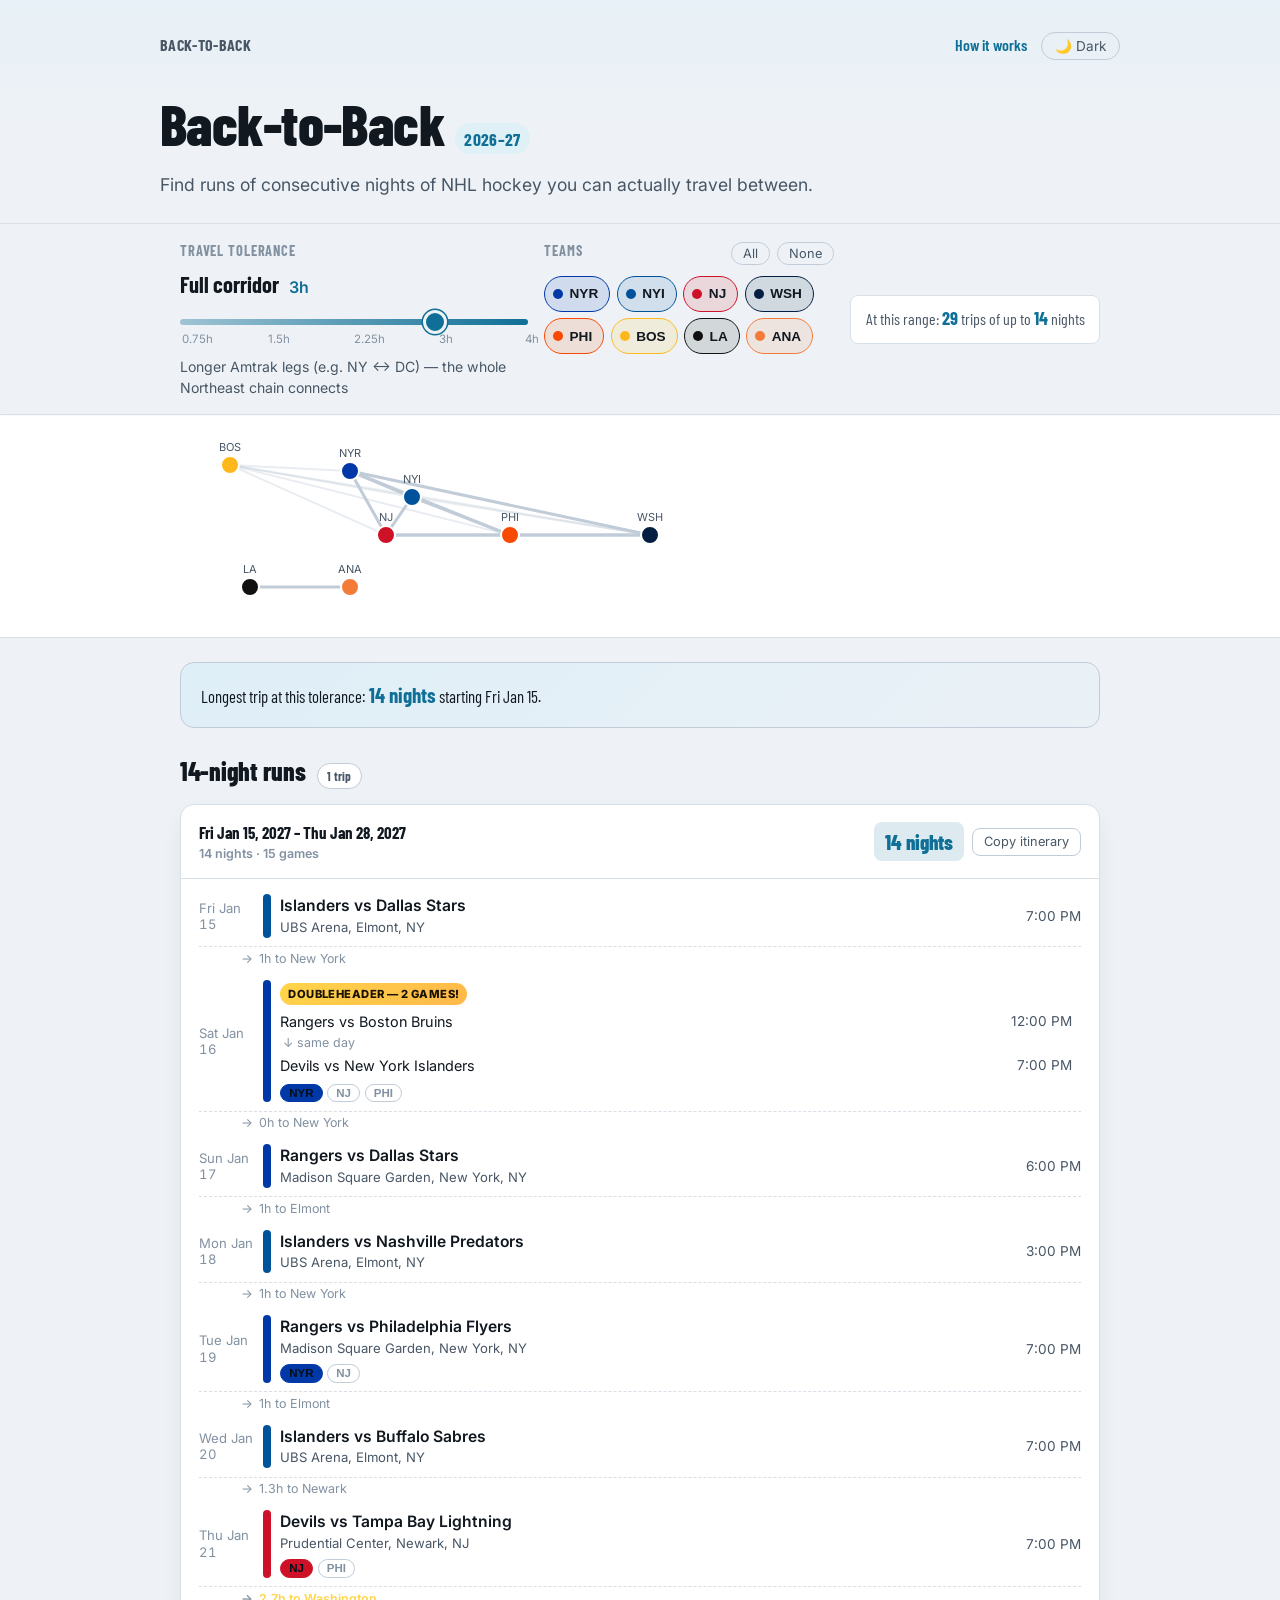
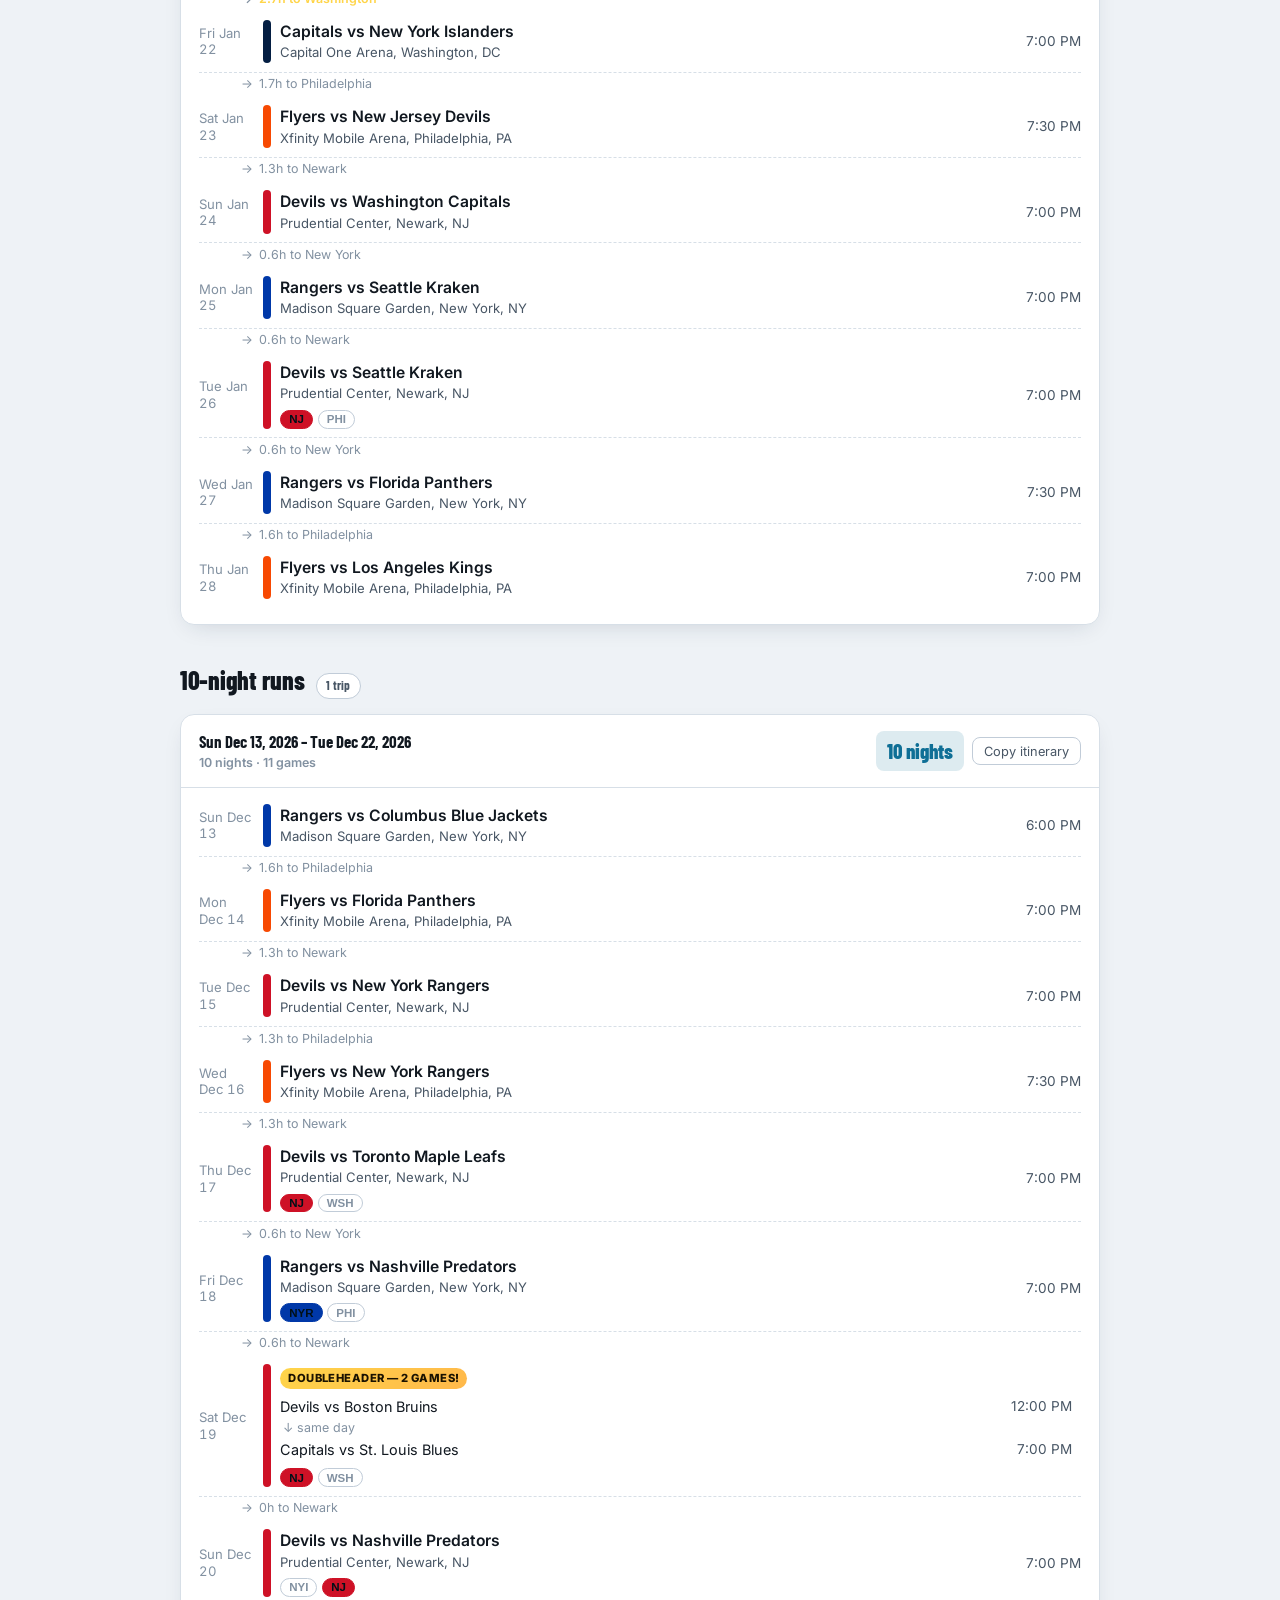
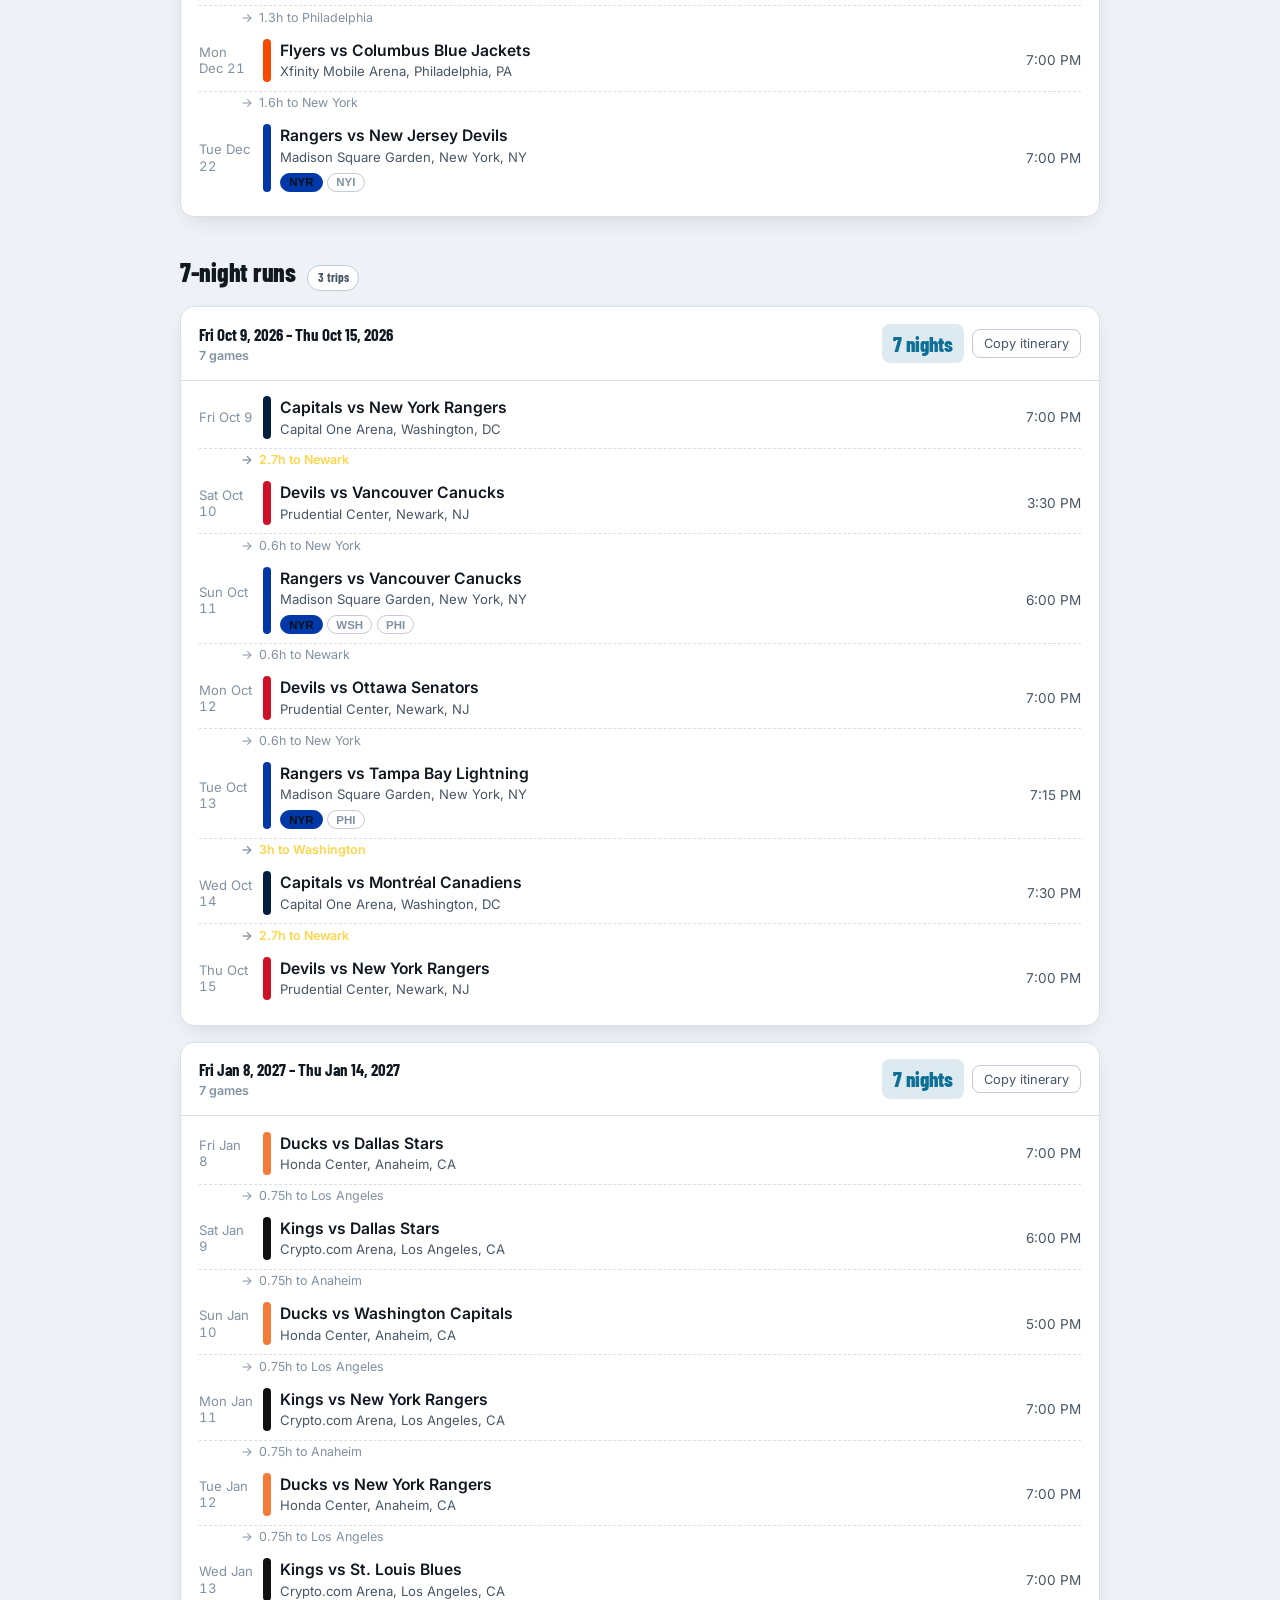
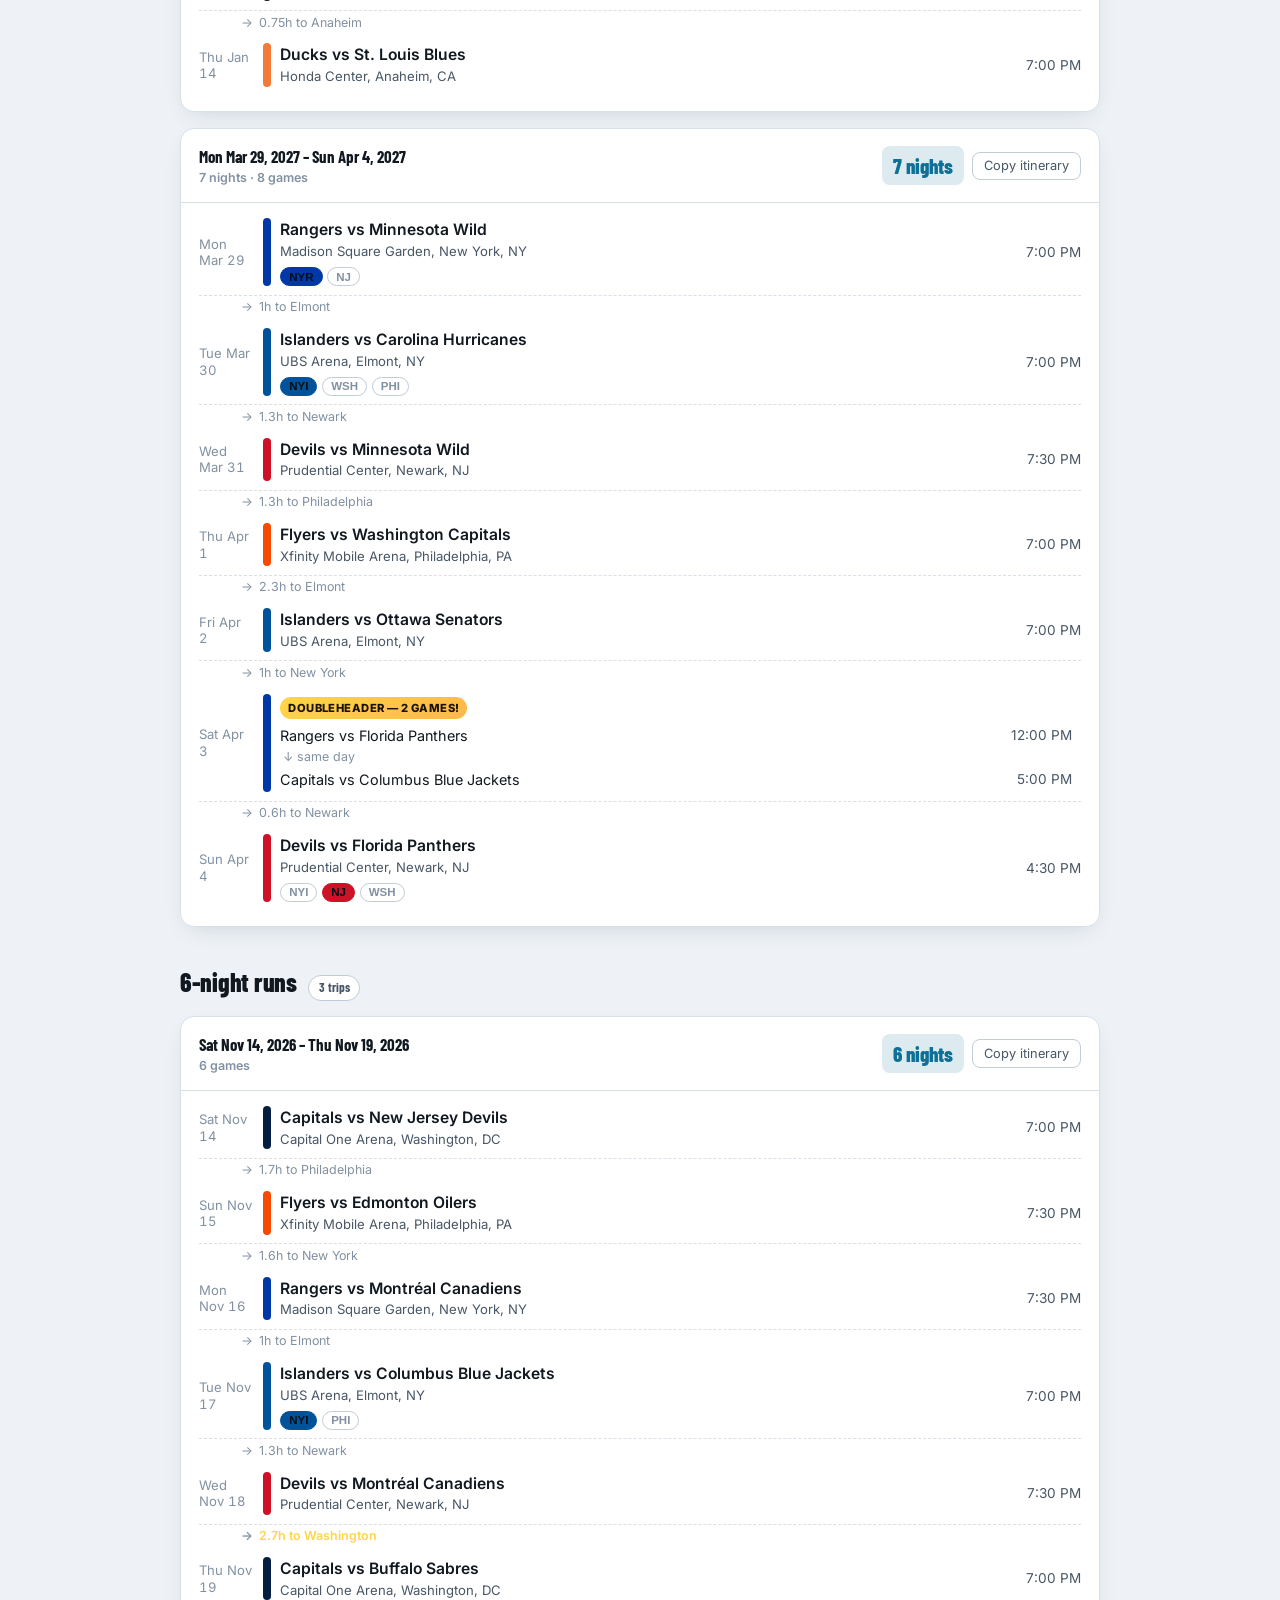
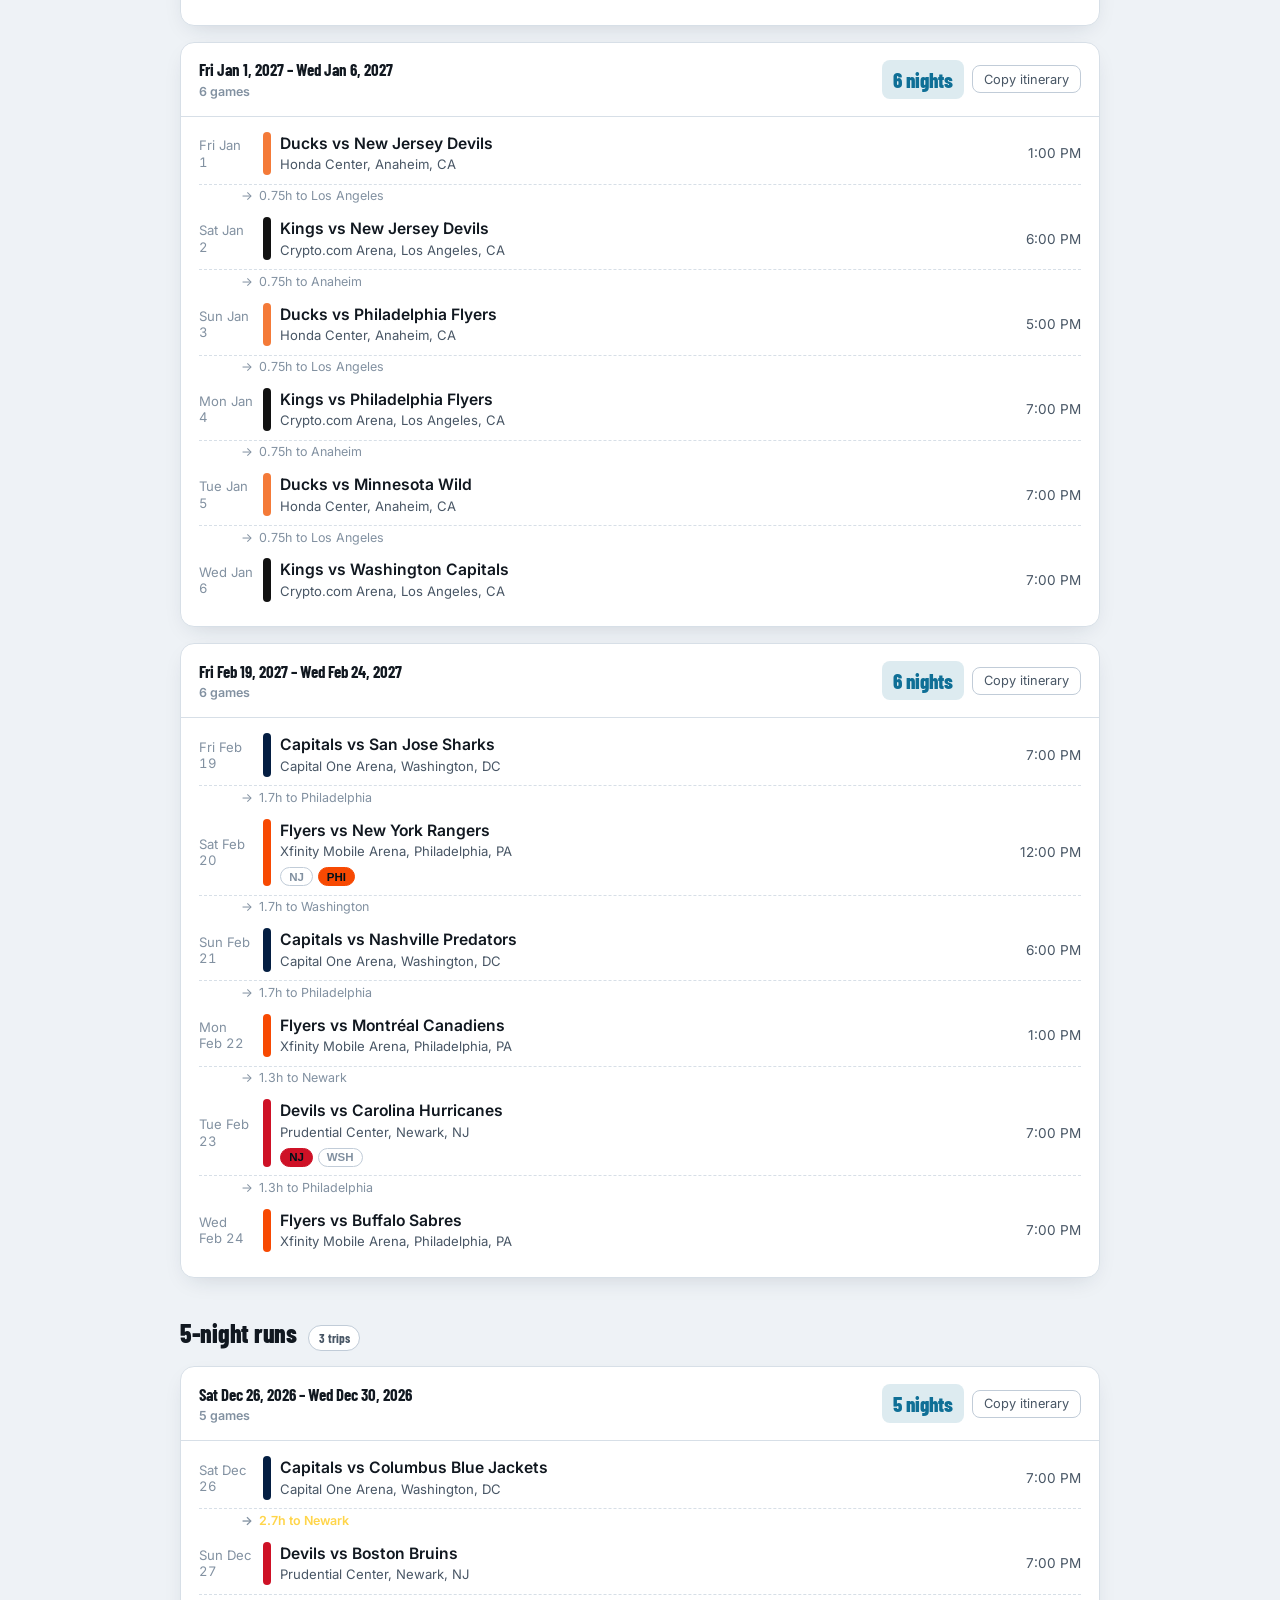
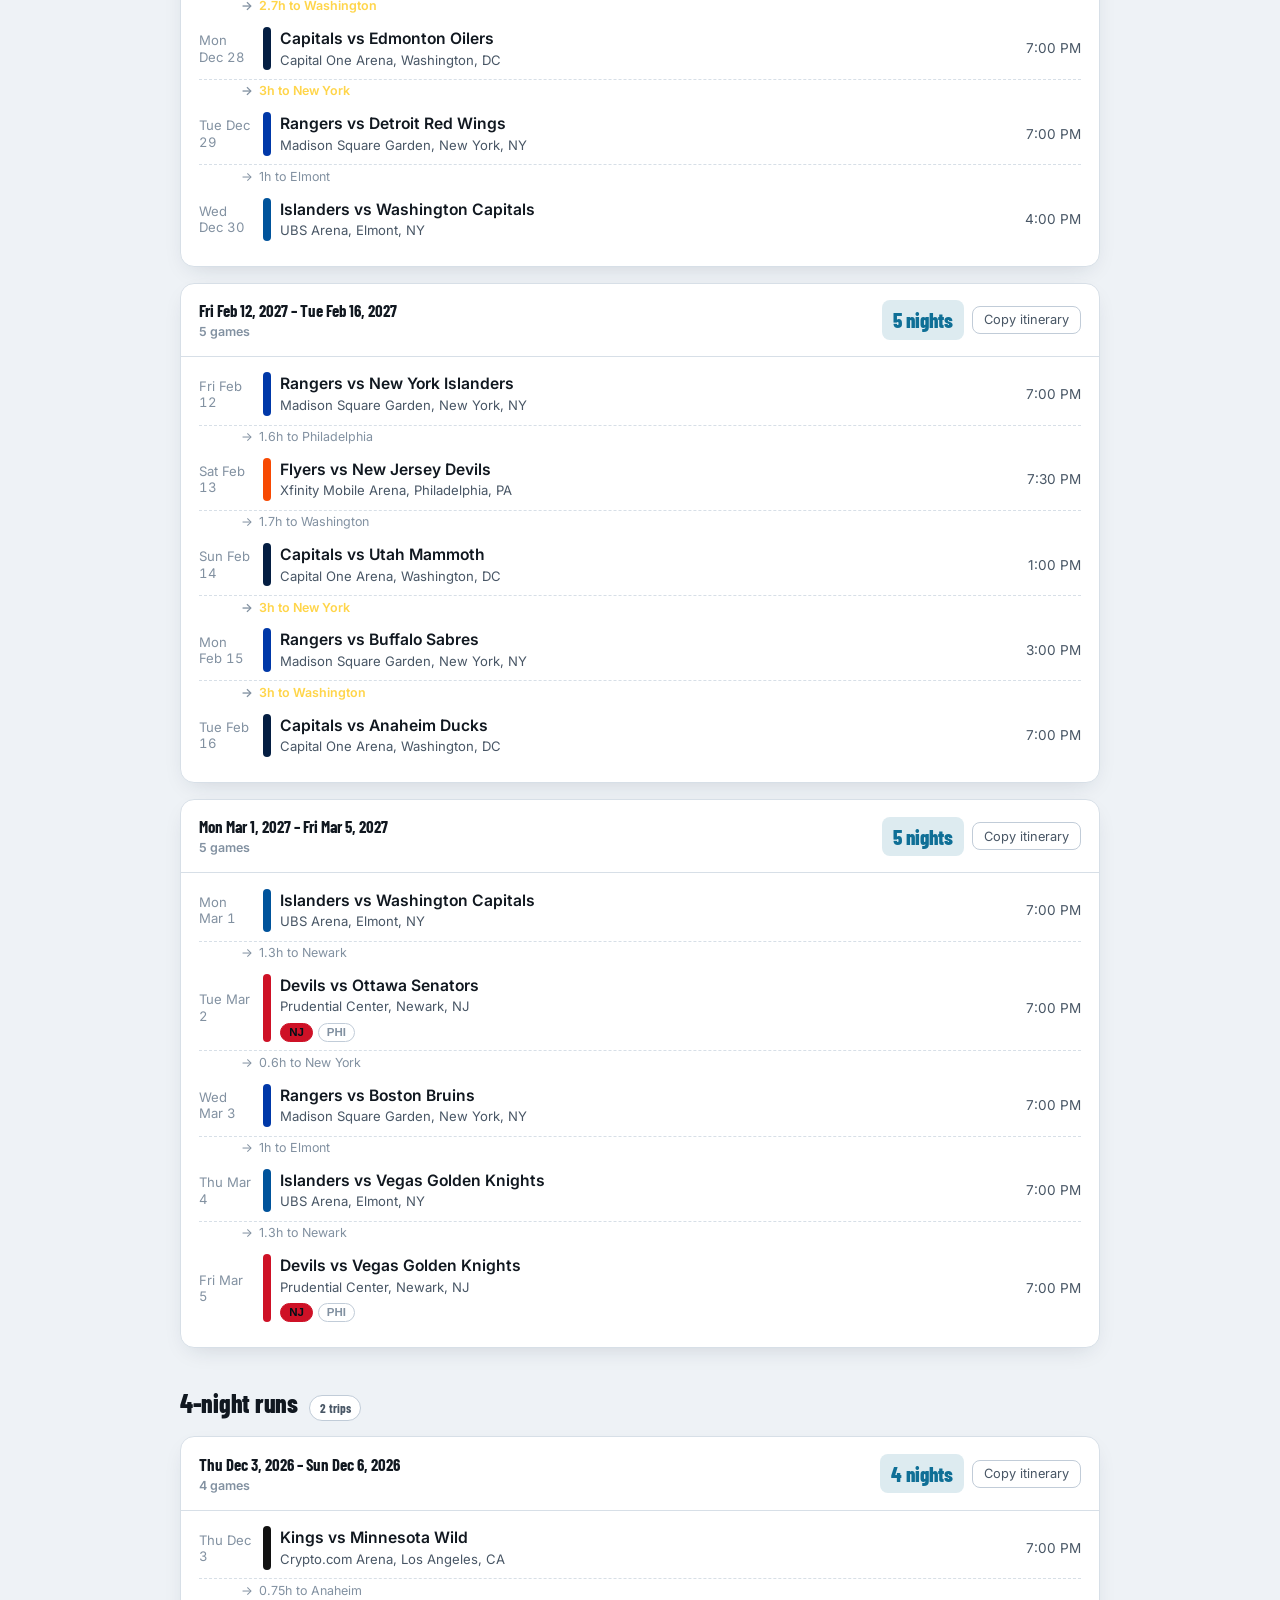
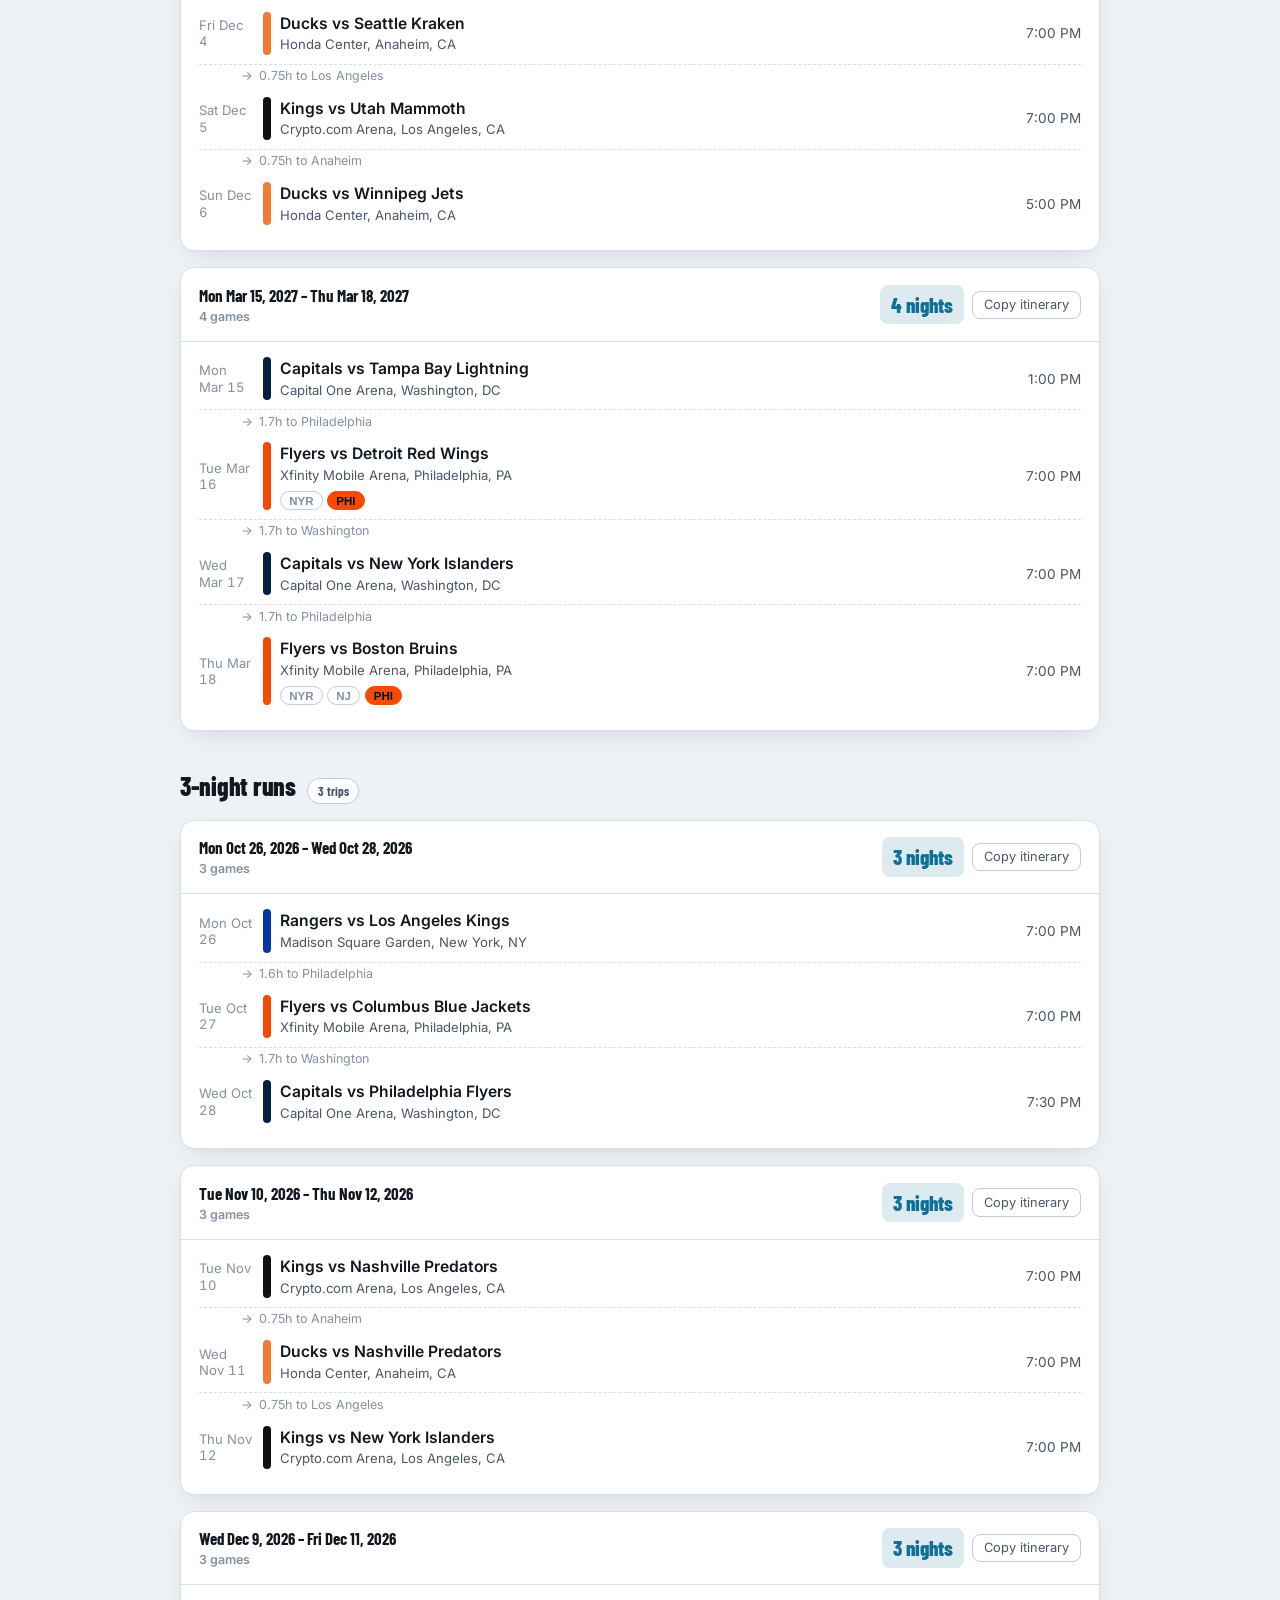
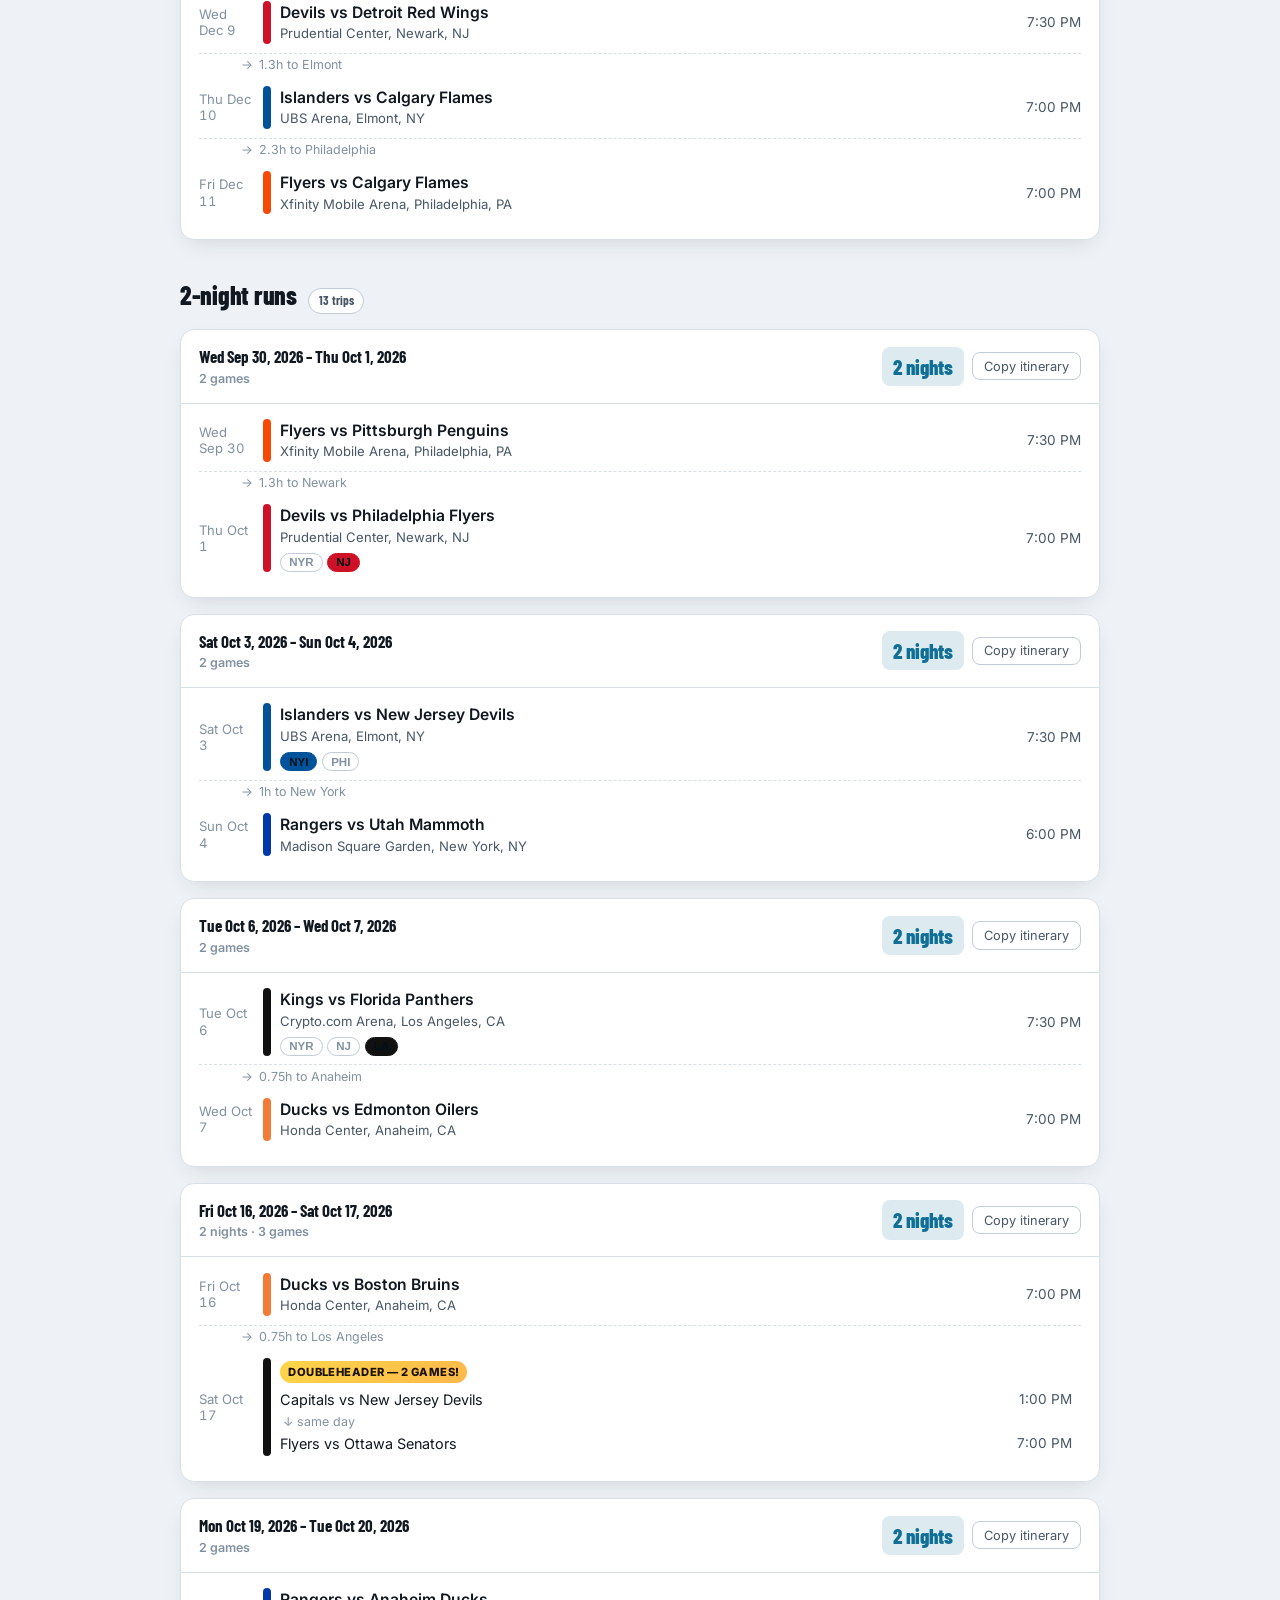
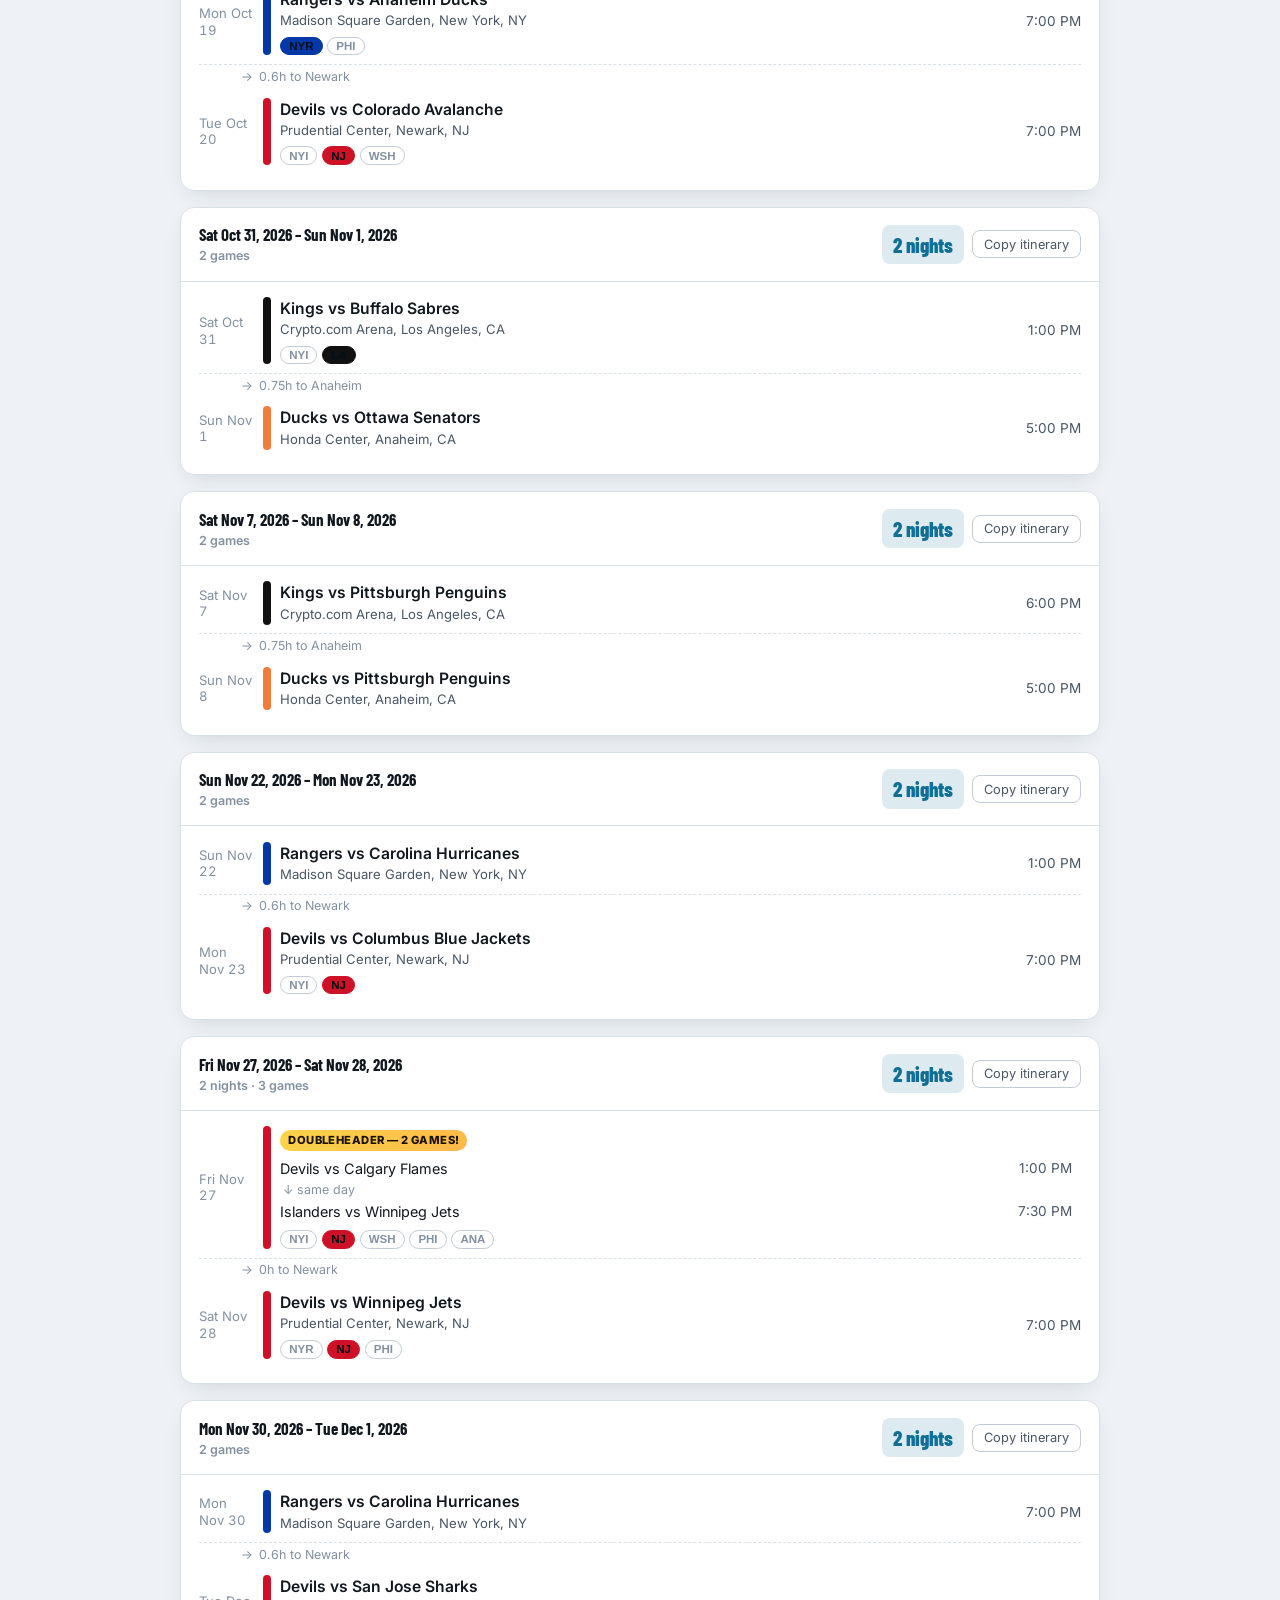
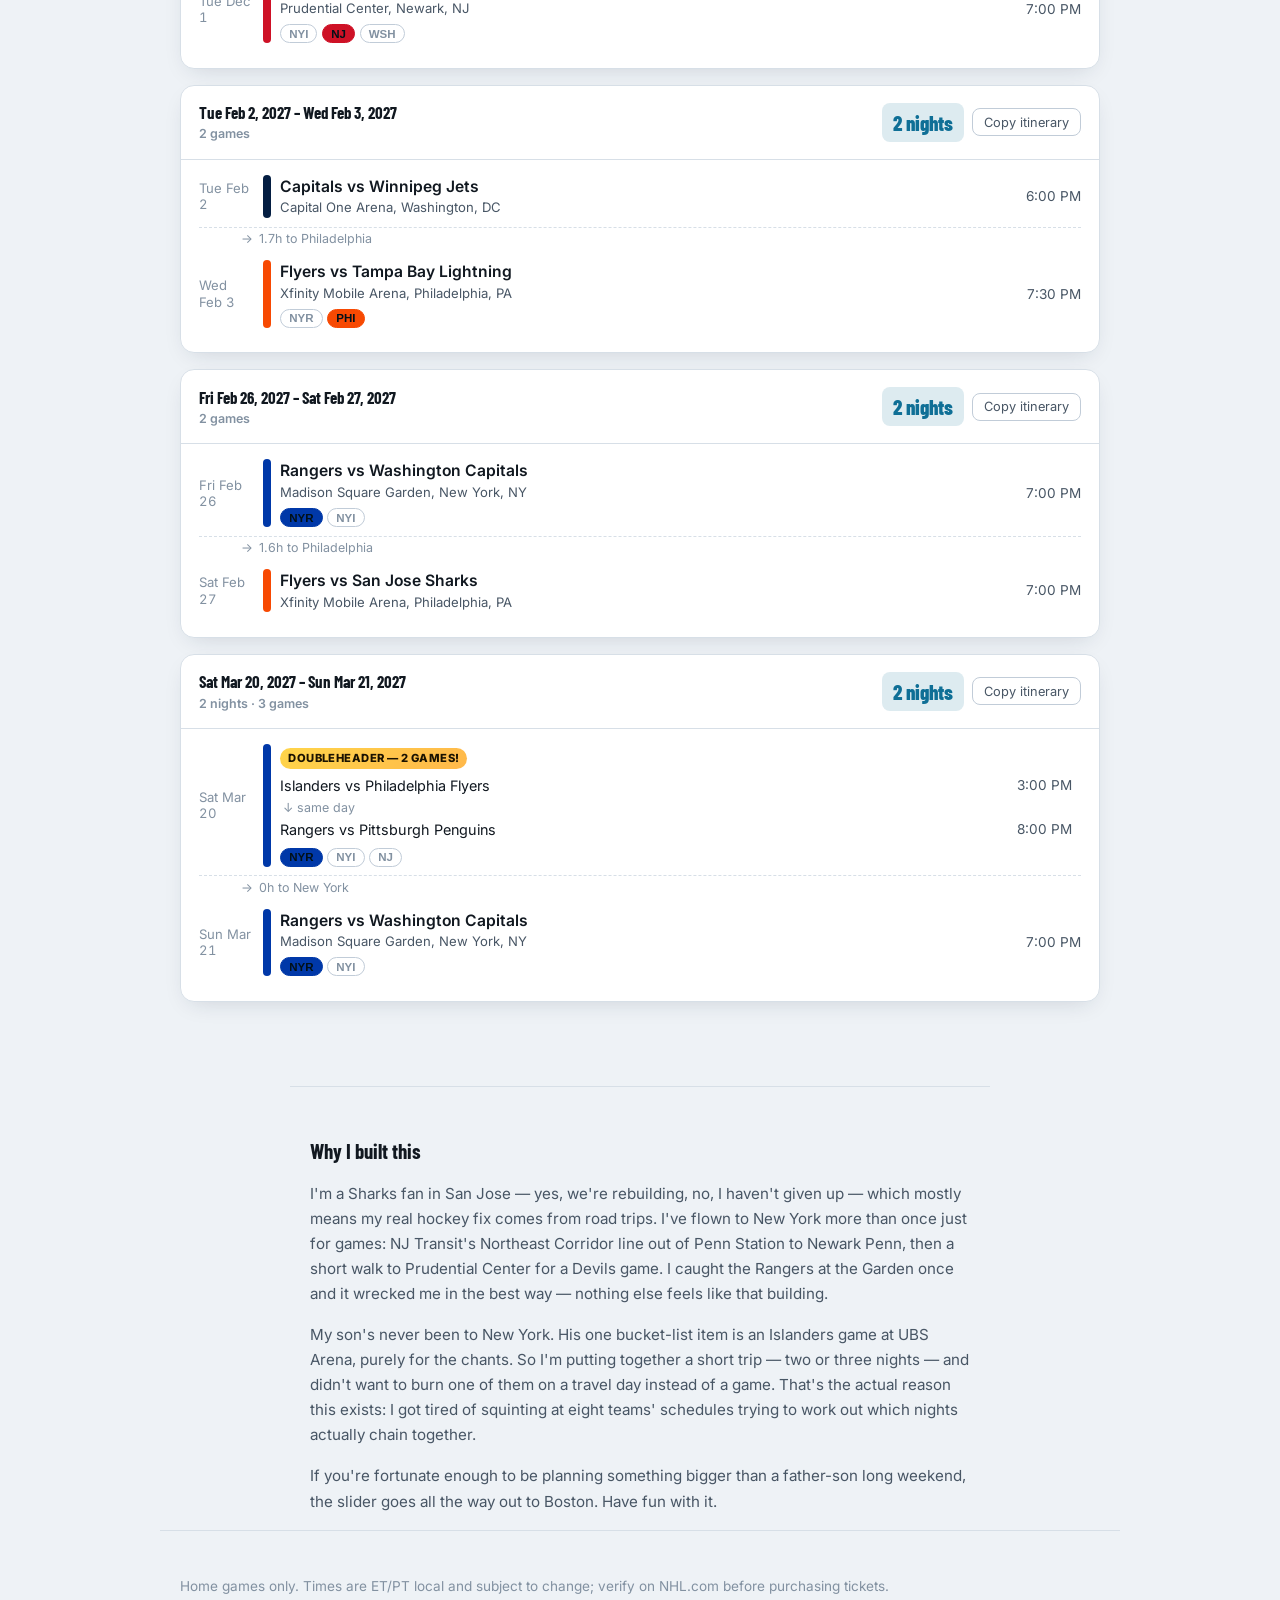
==== index.html @ 6605e3dd "Validate schedule against live NHL data, fix responsive/theme bugs, add about section - Re-fetch all" ====
<!doctype html>
<html lang="en">
<head>
<meta charset="utf-8">
<script src="theme.js"></script>
<meta name="viewport" content="width=device-width, initial-scale=1">
<title>Back-to-Back — 2026-27 NHL Trip Planner</title>
<meta name="description" content="Find runs of consecutive nights of NHL hockey you can actually travel between.">
<link rel="preconnect" href="https://fonts.googleapis.com">
<link rel="preconnect" href="https://fonts.gstatic.com" crossorigin>
<link href="https://fonts.googleapis.com/css2?family=Barlow+Condensed:wght@600;700;800&family=Inter:wght@400;500;600;700&display=swap" rel="stylesheet">
<link rel="stylesheet" href="styles.css">
</head>
<body>

<a class="skip-link" href="#results">Skip to results</a>

<header class="hero">
  <div class="hero-inner">
    <nav class="topnav">
      <span class="brand">Back-to-Back</span>
      <div class="topnav-right">
        <a href="how.html">How it works</a>
        <button type="button" class="theme-toggle" id="theme-toggle"></button>
      </div>
    </nav>
    <h1>Back-to-Back<span class="hero-year">2026&ndash;27</span></h1>
    <p class="subtitle">Find runs of consecutive nights of NHL hockey you can actually travel between.</p>
  </div>
</header>

<div class="controls-bar" id="controls">
  <div class="controls-inner">

    <section class="slider-section" aria-labelledby="slider-title">
      <h2 id="slider-title" class="control-label">Travel tolerance</h2>
      <div class="slider-readout">
        <span class="slider-value-label" id="slider-value-label">Full corridor</span>
        <span class="slider-value-hours" id="slider-value-hours">3.0h</span>
      </div>
      <input type="range" id="tolerance-slider" class="tolerance-slider"
             min="0" max="4" step="1" value="3"
             aria-describedby="slider-helper" aria-valuetext="Full corridor, 3.0 hours">
      <div class="stop-ticks" id="stop-ticks" aria-hidden="true"></div>
      <p class="slider-helper" id="slider-helper">Longer Amtrak legs (e.g. NY ↔ DC) — the whole Northeast chain connects</p>
    </section>

    <section class="team-filter" aria-labelledby="team-filter-title">
      <div class="team-filter-header">
        <h2 id="team-filter-title" class="control-label">Teams</h2>
        <div class="team-filter-actions">
          <button type="button" class="quick-action" id="teams-all">All</button>
          <button type="button" class="quick-action" id="teams-none">None</button>
        </div>
      </div>
      <div class="team-chips" id="team-chips"></div>
    </section>

    <div class="live-stat" id="live-stat" aria-live="polite"></div>
  </div>
</div>

<section class="corridor-schematic-wrap" id="corridor-wrap" aria-hidden="true">
  <div class="corridor-schematic-inner">
    <div class="corridor-schematic" id="corridor"></div>
  </div>
  <p class="corridor-hint">Swipe to see the full corridor →</p>
</section>

<main id="results" aria-live="polite"></main>

<section class="about-note">
  <h2>Why I built this</h2>
  <p>
    I'm a Sharks fan in San Jose — yes, we're rebuilding, no, I haven't given up — which mostly means
    my real hockey fix comes from road trips. I've flown to New York more than once just for games:
    NJ Transit's Northeast Corridor line out of Penn Station to Newark Penn, then a short walk to
    Prudential Center for a Devils game. I caught the Rangers at the Garden once and it wrecked me in
    the best way — nothing else feels like that building.
  </p>
  <p>
    My son's never been to New York. His one bucket-list item is an Islanders game at UBS Arena,
    purely for the chants. So I'm putting together a short trip — two or three nights — and didn't
    want to burn one of them on a travel day instead of a game. That's the actual reason this exists:
    I got tired of squinting at eight teams' schedules trying to work out which nights actually chain
    together.
  </p>
  <p>
    If you're fortunate enough to be planning something bigger than a father-son long weekend, the
    slider goes all the way out to Boston. Have fun with it.
  </p>
</section>

<footer class="site-footer">
  <p id="footer-note"></p>
  <p class="footer-credit">2026-27 season. No tracking, no analytics.</p>
</footer>

<script src="algo.js"></script>
<script src="app.js"></script>
</body>
</html>
---- styles.css ----
/* ===== Back-to-Back — rink-inspired dark theme ===== */

:root {
  --bg: #0a0e14;
  --bg-raised: #10151d;
  --bg-card: #131a24;
  --bg-card-hover: #172130;
  --ice: #7fd8ff;
  --ice-dim: #3d6b7d;
  --text: #f2f6fa;
  --text-dim: #a9b6c4;
  --text-faint: #6c7a89;
  --border: #223042;
  --border-bright: #2e4155;
  --accent: #7fd8ff;
  --danger: #ff6b6b;
  --focus: #ffd54a;
  --radius: 14px;
  --radius-sm: 8px;
  --font-display: "Barlow Condensed", "Archivo", system-ui, sans-serif;
  --font-body: "Inter", system-ui, -apple-system, sans-serif;
  --shadow-card: 0 8px 24px -8px rgba(0, 0, 0, 0.5);
  --motion-fast: 200ms;
  --motion-med: 340ms;
  --code-text: #cfe8ff;
  --controls-bg: rgba(10, 14, 20, 0.92);
}

@media (prefers-color-scheme: light) {
  :root {
    --bg: #eef2f6;
    --bg-raised: #ffffff;
    --bg-card: #ffffff;
    --bg-card-hover: #f5f8fb;
    --ice: #0f6f96;
    --ice-dim: #9fc4d4;
    --text: #111820;
    --text-dim: #485665;
    --text-faint: #8291a1;
    --border: #d7dfe7;
    --border-bright: #c1ccd8;
    --shadow-card: 0 8px 24px -10px rgba(20, 40, 60, 0.18);
    --code-text: #0b3350;
    --controls-bg: rgba(238, 242, 246, 0.92);
  }
}

/* Manual theme toggle overrides — win over the system prefers-color-scheme
   query in either direction once the visitor picks a theme explicitly. */
:root[data-theme="light"] {
  --bg: #eef2f6;
  --bg-raised: #ffffff;
  --bg-card: #ffffff;
  --bg-card-hover: #f5f8fb;
  --ice: #0f6f96;
  --ice-dim: #9fc4d4;
  --text: #111820;
  --text-dim: #485665;
  --text-faint: #8291a1;
  --border: #d7dfe7;
  --border-bright: #c1ccd8;
  --shadow-card: 0 8px 24px -10px rgba(20, 40, 60, 0.18);
  --code-text: #0b3350;
  --controls-bg: rgba(238, 242, 246, 0.92);
}
:root[data-theme="dark"] {
  --bg: #0a0e14;
  --bg-raised: #10151d;
  --bg-card: #131a24;
  --bg-card-hover: #172130;
  --ice: #7fd8ff;
  --ice-dim: #3d6b7d;
  --text: #f2f6fa;
  --text-dim: #a9b6c4;
  --text-faint: #6c7a89;
  --border: #223042;
  --border-bright: #2e4155;
  --shadow-card: 0 8px 24px -8px rgba(0, 0, 0, 0.5);
  --code-text: #cfe8ff;
  --controls-bg: rgba(10, 14, 20, 0.92);
}

* { box-sizing: border-box; }

html { color-scheme: dark light; }

body {
  margin: 0;
  background: radial-gradient(ellipse at top, #101823 0%, var(--bg) 55%);
  color: var(--text);
  font-family: var(--font-body);
  line-height: 1.5;
  -webkit-font-smoothing: antialiased;
}

@media (prefers-color-scheme: light) {
  body { background: var(--bg); }
}
:root[data-theme="light"] body { background: var(--bg); }
:root[data-theme="dark"] body { background: radial-gradient(ellipse at top, #101823 0%, var(--bg) 55%); }

.skip-link {
  position: absolute;
  left: -9999px;
  top: 0;
  background: var(--accent);
  color: #001018;
  padding: 0.75rem 1rem;
  z-index: 100;
  font-weight: 600;
}
.skip-link:focus { left: 0; }

:focus-visible {
  outline: 2px solid var(--focus);
  outline-offset: 2px;
}

/* ===== hero ===== */
.hero {
  padding: 2rem 1.25rem 1.5rem;
  border-bottom: 1px solid var(--border);
  background:
    linear-gradient(180deg, rgba(127, 216, 255, 0.06), transparent 60%);
}
.hero-inner { max-width: 960px; margin: 0 auto; }

.hero-compact { padding: 1.5rem 1.25rem 1.75rem; }
.hero-compact h1 { font-size: clamp(1.8rem, 5vw, 2.6rem); }

.topnav {
  display: flex;
  align-items: baseline;
  justify-content: space-between;
  margin-bottom: 1.25rem;
  font-family: var(--font-display);
}
.topnav .brand {
  font-weight: 700;
  letter-spacing: 0.02em;
  color: var(--text-dim);
  font-size: 1rem;
  text-transform: uppercase;
}
.topnav a {
  color: var(--ice);
  text-decoration: none;
  font-weight: 600;
  font-size: 1rem;
  border-bottom: 1px solid transparent;
}
.topnav a:hover, .topnav a:focus-visible { border-bottom-color: currentColor; }
.topnav-right { display: flex; align-items: center; gap: 0.9rem; }

.hero h1 {
  font-family: var(--font-display);
  font-weight: 800;
  font-size: clamp(2.2rem, 6vw, 3.6rem);
  letter-spacing: -0.01em;
  margin: 0 0 0.4rem;
  display: flex;
  align-items: baseline;
  gap: 0.6rem;
  flex-wrap: wrap;
}
.hero-year {
  font-size: 1.1rem;
  color: var(--ice);
  font-weight: 700;
  background: rgba(127, 216, 255, 0.12);
  padding: 0.15rem 0.6rem;
  border-radius: 999px;
  letter-spacing: 0.02em;
}
.subtitle {
  color: var(--text-dim);
  font-size: 1.1rem;
  max-width: 42em;
  margin: 0;
}

/* ===== controls bar ===== */
.controls-bar {
  position: sticky;
  top: 0;
  z-index: 20;
  background: var(--controls-bg);
  backdrop-filter: blur(10px);
  border-bottom: 1px solid var(--border);
}
.controls-inner {
  max-width: 960px;
  margin: 0 auto;
  padding: 1rem 1.25rem;
  display: grid;
  gap: 1rem;
  grid-template-columns: 1fr;
}
@media (min-width: 800px) {
  .controls-inner {
    grid-template-columns: 1.2fr 1fr auto;
    align-items: start;
  }
}

.control-label {
  font-family: var(--font-display);
  font-weight: 700;
  font-size: 0.9rem;
  text-transform: uppercase;
  letter-spacing: 0.06em;
  color: var(--text-faint);
  margin: 0 0 0.4rem;
}

.slider-readout {
  display: flex;
  align-items: baseline;
  gap: 0.6rem;
  margin-bottom: 0.35rem;
}
.slider-value-label {
  font-family: var(--font-display);
  font-weight: 700;
  font-size: 1.4rem;
  color: var(--text);
}
.slider-value-hours {
  font-variant-numeric: tabular-nums;
  color: var(--ice);
  font-weight: 600;
}

.tolerance-slider {
  width: 100%;
  appearance: none;
  height: 6px;
  border-radius: 999px;
  background: linear-gradient(90deg, var(--ice-dim), var(--ice));
  margin: 0.4rem 0 0.2rem;
  cursor: pointer;
}
.tolerance-slider::-webkit-slider-thumb {
  appearance: none;
  width: 24px;
  height: 24px;
  border-radius: 50%;
  background: var(--ice);
  border: 3px solid var(--bg);
  box-shadow: 0 0 0 1.5px var(--ice);
  cursor: pointer;
  transition: transform var(--motion-fast);
}
.tolerance-slider:hover::-webkit-slider-thumb,
.tolerance-slider:focus-visible::-webkit-slider-thumb { transform: scale(1.15); }
.tolerance-slider::-moz-range-thumb {
  width: 24px;
  height: 24px;
  border-radius: 50%;
  background: var(--ice);
  border: 3px solid var(--bg);
  cursor: pointer;
}

.stop-ticks {
  display: flex;
  justify-content: space-between;
  font-size: 0.72rem;
  color: var(--text-faint);
  padding: 0 2px;
}
.stop-ticks span { width: 1px; text-align: center; }

.slider-helper {
  color: var(--text-dim);
  font-size: 0.88rem;
  margin: 0.5rem 0 0;
  min-height: 2.4em;
}

.team-filter-header {
  display: flex;
  align-items: center;
  justify-content: space-between;
  gap: 0.5rem;
}
.team-filter-actions { display: flex; gap: 0.4rem; }
.quick-action {
  background: transparent;
  border: 1px solid var(--border-bright);
  color: var(--text-dim);
  border-radius: 999px;
  padding: 0.2rem 0.7rem;
  font-size: 0.8rem;
  cursor: pointer;
  font-family: var(--font-body);
}
.quick-action:hover { border-color: var(--ice); color: var(--ice); }

.theme-toggle {
  background: transparent;
  border: 1px solid var(--border-bright);
  color: var(--text-dim);
  border-radius: 999px;
  padding: 0.3rem 0.8rem;
  font-size: 0.85rem;
  font-family: var(--font-body);
  cursor: pointer;
  white-space: nowrap;
}
.theme-toggle:hover { border-color: var(--ice); color: var(--ice); }

.team-chips {
  display: flex;
  flex-wrap: wrap;
  gap: 0.4rem;
  margin-top: 0.5rem;
}
.team-chip {
  --chip-color: #888;
  display: inline-flex;
  align-items: center;
  gap: 0.4rem;
  border: 1.5px solid var(--chip-color);
  background: color-mix(in srgb, var(--chip-color) 12%, transparent);
  color: var(--text);
  padding: 0.35rem 0.7rem 0.35rem 0.5rem;
  border-radius: 999px;
  font-size: 0.85rem;
  font-weight: 600;
  cursor: pointer;
  min-height: 36px;
  transition: background var(--motion-fast), opacity var(--motion-fast);
}
.team-chip .dot {
  width: 10px;
  height: 10px;
  border-radius: 50%;
  background: var(--chip-color);
  flex: none;
}
.team-chip[aria-pressed="false"] {
  opacity: 0.4;
  background: transparent;
}
.team-chip:hover { background: color-mix(in srgb, var(--chip-color) 22%, transparent); }

.live-stat {
  font-family: var(--font-display);
  font-size: 1rem;
  color: var(--text-dim);
  align-self: center;
  background: var(--bg-raised);
  border: 1px solid var(--border);
  border-radius: var(--radius-sm);
  padding: 0.6rem 0.9rem;
  white-space: nowrap;
}
.live-stat strong { color: var(--ice); font-size: 1.15rem; }

/* ===== corridor schematic ===== */
.corridor-schematic-wrap {
  border-bottom: 1px solid var(--border);
  background: var(--bg-raised);
}
.corridor-schematic-inner {
  max-width: 960px;
  margin: 0 auto;
  padding: 1rem 1.25rem;
  overflow-x: auto;
}
.corridor-schematic svg { display: block; min-width: 560px; }
.corridor-hint {
  max-width: 960px;
  margin: 0 auto;
  padding: 0 1.25rem 0.85rem;
  font-size: 0.78rem;
  color: var(--text-faint);
  text-align: center;
  display: none;
}
@media (max-width: 640px) {
  .corridor-hint { display: block; }
}
.corridor-node-label {
  font-family: var(--font-body);
  font-size: 11px;
  fill: var(--text-dim);
}
.corridor-link {
  stroke: var(--border-bright);
  stroke-width: 2;
  transition: stroke var(--motion-med), stroke-width var(--motion-med), opacity var(--motion-med);
  opacity: 0.35;
}
.corridor-link.active {
  opacity: 1;
  stroke-width: 3;
}

/* ===== results ===== */
main#results {
  max-width: 960px;
  margin: 0 auto;
  padding: 1.5rem 1.25rem 3rem;
  /* keeps the skip-link target from landing underneath the sticky controls
     bar, which is much taller on narrow screens where its contents stack */
  scroll-margin-top: 400px;
}
@media (min-width: 800px) {
  main#results { scroll-margin-top: 200px; }
}

.hero-callout {
  background: linear-gradient(135deg, rgba(127, 216, 255, 0.14), rgba(127, 216, 255, 0.03));
  border: 1px solid var(--border-bright);
  border-radius: var(--radius);
  padding: 1rem 1.25rem;
  margin-bottom: 1.5rem;
  font-family: var(--font-display);
  font-size: 1.05rem;
  color: var(--text);
}
.hero-callout strong { color: var(--ice); font-size: 1.3rem; }

.empty-state {
  text-align: center;
  padding: 3rem 1rem;
  color: var(--text-dim);
  font-size: 1.05rem;
}

.range-section { margin-bottom: 2.25rem; }
.range-section-header {
  display: flex;
  align-items: baseline;
  gap: 0.7rem;
  margin-bottom: 0.9rem;
  font-family: var(--font-display);
}
.range-section-header h2 {
  font-size: 1.6rem;
  font-weight: 800;
  margin: 0;
  letter-spacing: -0.01em;
}
.range-count-badge {
  background: var(--bg-card);
  border: 1px solid var(--border-bright);
  color: var(--text-dim);
  font-size: 0.8rem;
  font-weight: 700;
  padding: 0.15rem 0.6rem;
  border-radius: 999px;
}

.trip-cards { display: grid; gap: 1rem; }

.trip-card {
  background: var(--bg-card);
  border: 1px solid var(--border);
  border-radius: var(--radius);
  box-shadow: var(--shadow-card);
  overflow: hidden;
  animation: card-in var(--motion-med) both;
}
@keyframes card-in {
  from { opacity: 0; transform: translateY(6px); }
  to { opacity: 1; transform: translateY(0); }
}
@media (prefers-reduced-motion: reduce) {
  .trip-card { animation: none; }
}

.trip-card-header {
  display: flex;
  align-items: center;
  justify-content: space-between;
  gap: 1rem;
  padding: 0.9rem 1.1rem;
  border-bottom: 1px solid var(--border);
  flex-wrap: wrap;
}
.trip-card-dates {
  font-family: var(--font-display);
  font-weight: 700;
  font-size: 1.05rem;
}
.trip-card-badges { display: flex; gap: 0.5rem; align-items: center; }
.night-count-badge {
  font-family: var(--font-display);
  font-weight: 800;
  font-size: 1.3rem;
  color: var(--ice);
  background: color-mix(in srgb, var(--ice) 14%, transparent);
  border-radius: var(--radius-sm);
  padding: 0.25rem 0.7rem;
  white-space: nowrap;
}
.game-count-note {
  font-size: 0.78rem;
  color: var(--text-faint);
  font-weight: 600;
}
.copy-btn {
  background: transparent;
  border: 1px solid var(--border-bright);
  color: var(--text-dim);
  border-radius: var(--radius-sm);
  padding: 0.35rem 0.7rem;
  font-size: 0.8rem;
  cursor: pointer;
  font-family: var(--font-body);
}
.copy-btn:hover { color: var(--ice); border-color: var(--ice); }

.night-list { list-style: none; margin: 0; padding: 0.4rem 1.1rem 1rem; }
.night-row {
  display: grid;
  grid-template-columns: 3.4em 8px 1fr auto;
  gap: 0.6rem;
  align-items: center;
  padding: 0.55rem 0;
  border-bottom: 1px dashed var(--border);
}
.night-row:last-child { border-bottom: none; }
.night-date {
  font-size: 0.82rem;
  color: var(--text-faint);
  font-variant-numeric: tabular-nums;
  line-height: 1.25;
}
.night-stripe { width: 8px; align-self: stretch; border-radius: 4px; background: var(--stripe-color, var(--ice)); }
.night-main { min-width: 0; }
.night-matchup { font-weight: 600; font-size: 0.98rem; }
.night-meta { font-size: 0.82rem; color: var(--text-dim); }
.night-time {
  font-size: 0.85rem;
  color: var(--text-dim);
  text-align: right;
  white-space: nowrap;
}

.alt-picker { display: flex; flex-wrap: wrap; gap: 0.3rem; margin-top: 0.35rem; }
.alt-chip {
  font-size: 0.72rem;
  font-weight: 600;
  padding: 0.15rem 0.5rem;
  border-radius: 999px;
  border: 1px solid var(--border-bright);
  background: transparent;
  color: var(--text-faint);
  cursor: pointer;
}
.alt-chip[aria-pressed="true"] {
  background: var(--alt-color, var(--ice));
  color: #001018;
  border-color: var(--alt-color, var(--ice));
}

.hop-row {
  grid-column: 1 / -1;
  display: flex;
  align-items: center;
  gap: 0.4rem;
  font-size: 0.78rem;
  color: var(--text-faint);
  padding: 0.15rem 0 0.15rem 3.4em;
}
.hop-row.hop-tight { color: var(--focus); font-weight: 600; }
.hop-arrow { color: var(--text-faint); }

.doubleheader-badge {
  display: inline-block;
  font-size: 0.7rem;
  font-weight: 800;
  text-transform: uppercase;
  letter-spacing: 0.04em;
  color: #1a1200;
  background: linear-gradient(135deg, var(--focus), #ffb84a);
  padding: 0.15rem 0.5rem;
  border-radius: 999px;
  margin-bottom: 0.3rem;
}
.doubleheader-game {
  display: flex;
  justify-content: space-between;
  gap: 0.6rem;
  font-size: 0.9rem;
  padding: 0.1rem 0;
}
.doubleheader-arrow { color: var(--text-faint); font-size: 0.78rem; padding-left: 0.2rem; }

/* ===== about note ===== */
.about-note {
  max-width: 700px;
  margin: 0 auto;
  padding: 1.5rem 1.25rem 0;
  border-top: 1px solid var(--border);
}
.about-note h2 {
  font-family: var(--font-display);
  font-weight: 700;
  font-size: 1.3rem;
  margin: 1.5rem 0 0.9rem;
}
.about-note p {
  color: var(--text-dim);
  font-size: 0.95rem;
  line-height: 1.65;
  margin: 0 0 1rem;
}

/* ===== footer ===== */
.site-footer {
  max-width: 960px;
  margin: 0 auto;
  padding: 2rem 1.25rem 3rem;
  color: var(--text-faint);
  font-size: 0.85rem;
  border-top: 1px solid var(--border);
}
.footer-credit { margin-top: 0.4rem; }

/* ===== "how it works" page shares this stylesheet ===== */
.how-page {
  max-width: 760px;
  margin: 0 auto;
  padding: 1.5rem 1.25rem 4rem;
}
.how-page h1 {
  font-family: var(--font-display);
  font-weight: 800;
  font-size: clamp(2rem, 5vw, 2.8rem);
  margin-bottom: 0.3rem;
}
.how-page h2 {
  font-family: var(--font-display);
  font-weight: 700;
  font-size: 1.5rem;
  margin-top: 2.4rem;
  border-top: 1px solid var(--border);
  padding-top: 1.6rem;
}
.how-page p { color: var(--text-dim); font-size: 1.02rem; }
.how-page code, .how-page pre { font-family: "SF Mono", "Menlo", monospace; }
.how-page pre {
  background: var(--bg-card);
  border: 1px solid var(--border);
  border-radius: var(--radius-sm);
  padding: 1rem;
  overflow-x: auto;
  font-size: 0.85rem;
  line-height: 1.5;
  color: var(--code-text);
}
.how-page .aha {
  border-left: 3px solid var(--focus);
  padding: 0.2rem 0 0.2rem 1rem;
  margin: 1.2rem 0;
  color: var(--text);
  font-style: italic;
}
.worked-example-row {
  display: flex;
  gap: 0.6rem;
  align-items: baseline;
  padding: 0.3rem 0;
  font-size: 0.92rem;
  border-bottom: 1px dashed var(--border);
}
.worked-example-row .ok { color: #6ee787; font-weight: 700; }
.mini-slider-demo {
  display: flex;
  gap: 0.5rem;
  flex-wrap: wrap;
  margin: 1rem 0;
}
.mini-slider-card {
  border: 1px solid var(--border-bright);
  border-radius: var(--radius-sm);
  padding: 0.6rem 0.8rem;
  background: var(--bg-card);
  font-size: 0.85rem;
  flex: 1 1 200px;
}
.mini-slider-card h3 { margin: 0 0 0.4rem; font-family: var(--font-display); font-size: 1rem; }
.mini-slider-card .link-ok { color: #6ee787; }
.mini-slider-card .link-no { color: var(--text-faint); text-decoration: line-through; }

@media (max-width: 560px) {
  .night-row { grid-template-columns: 2.8em 6px 1fr; }
  .night-time { grid-column: 1 / -1; text-align: left; padding-left: calc(2.8em + 6px + 0.6rem); }
  .hop-row { padding-left: 2.8em; }
}
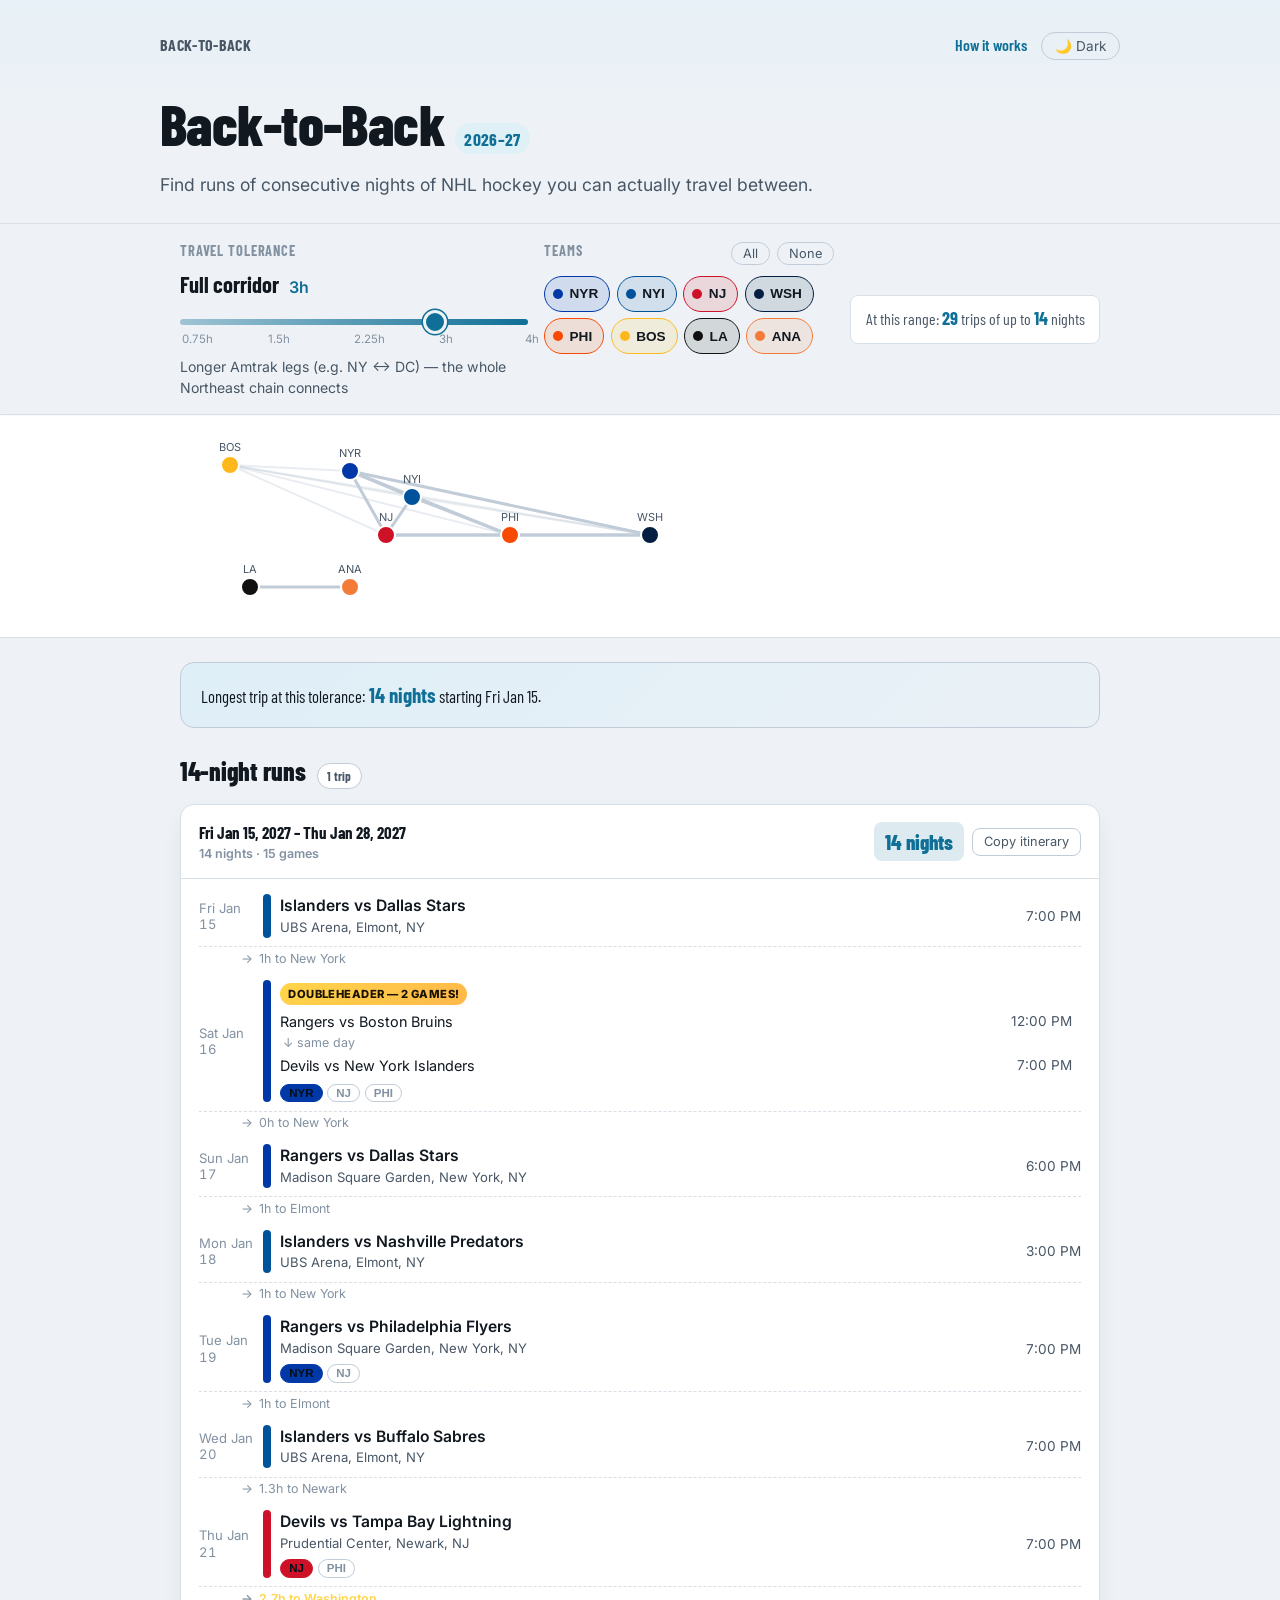
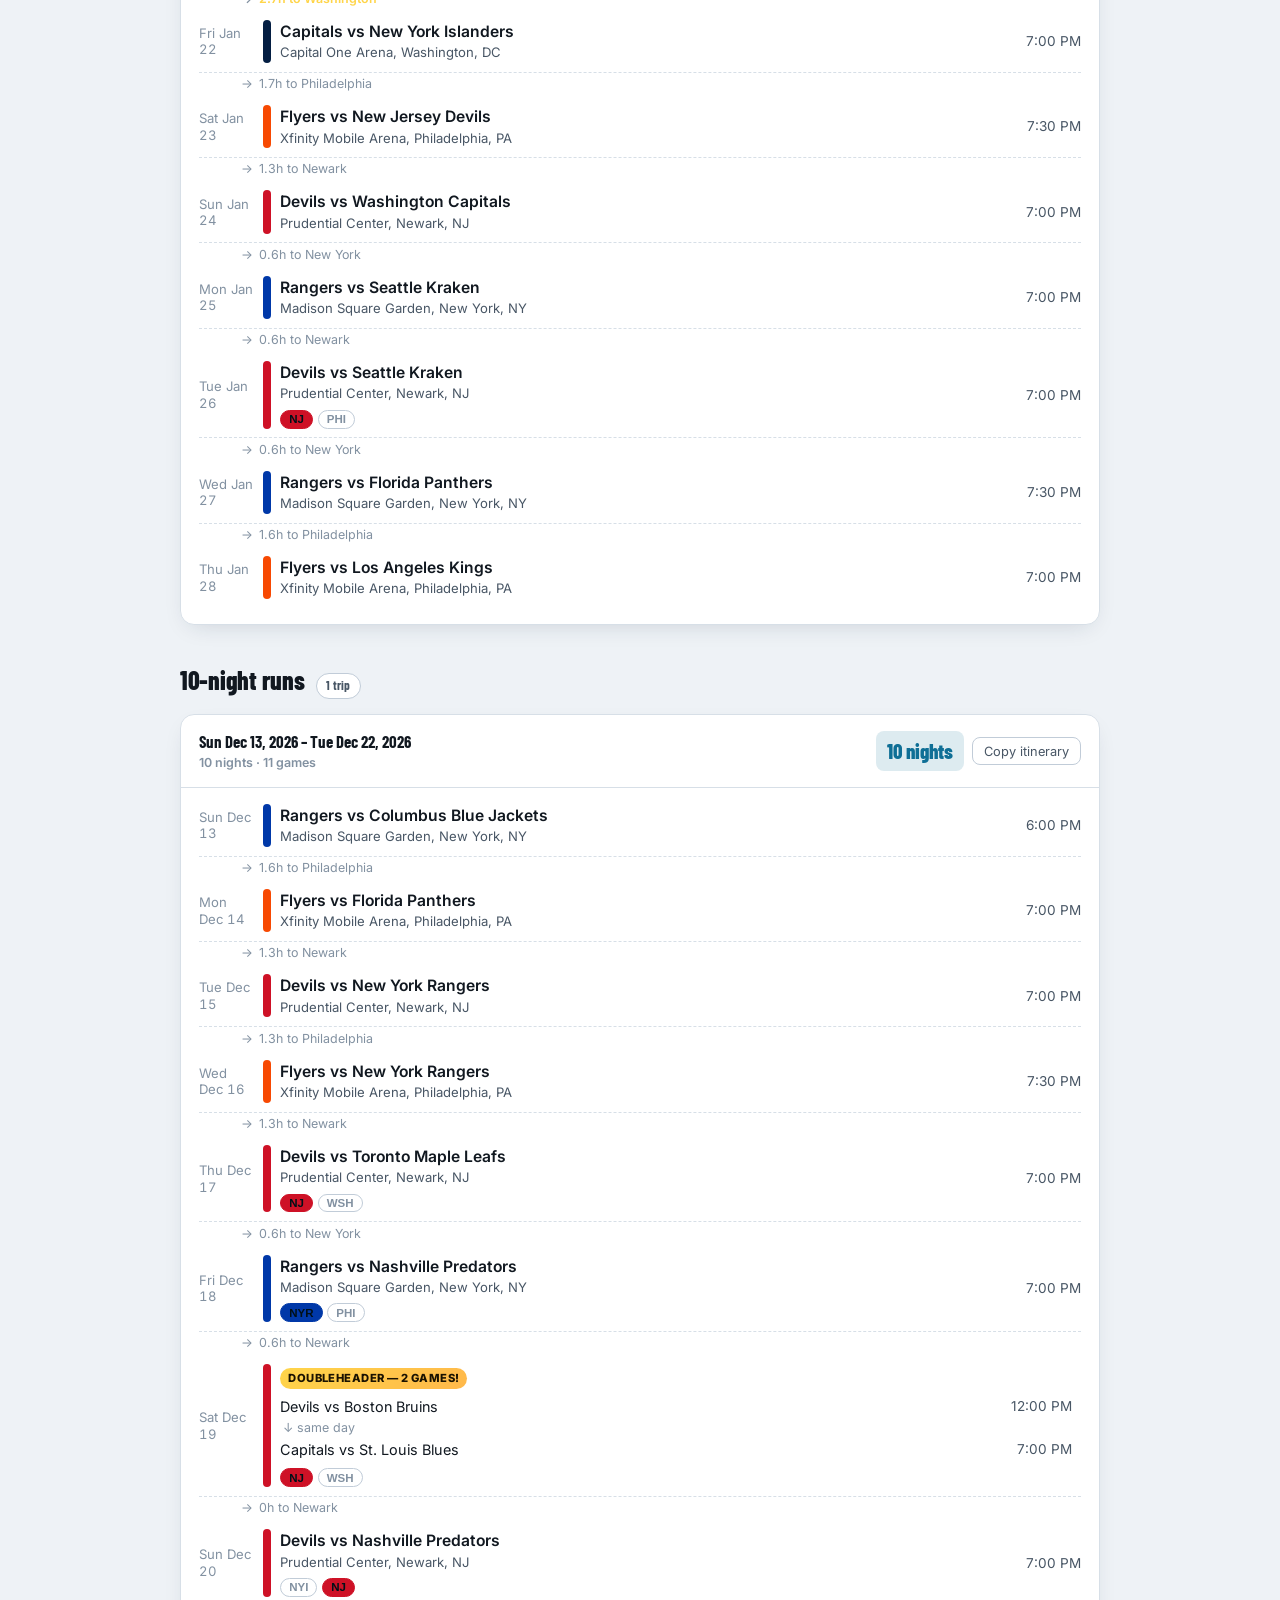
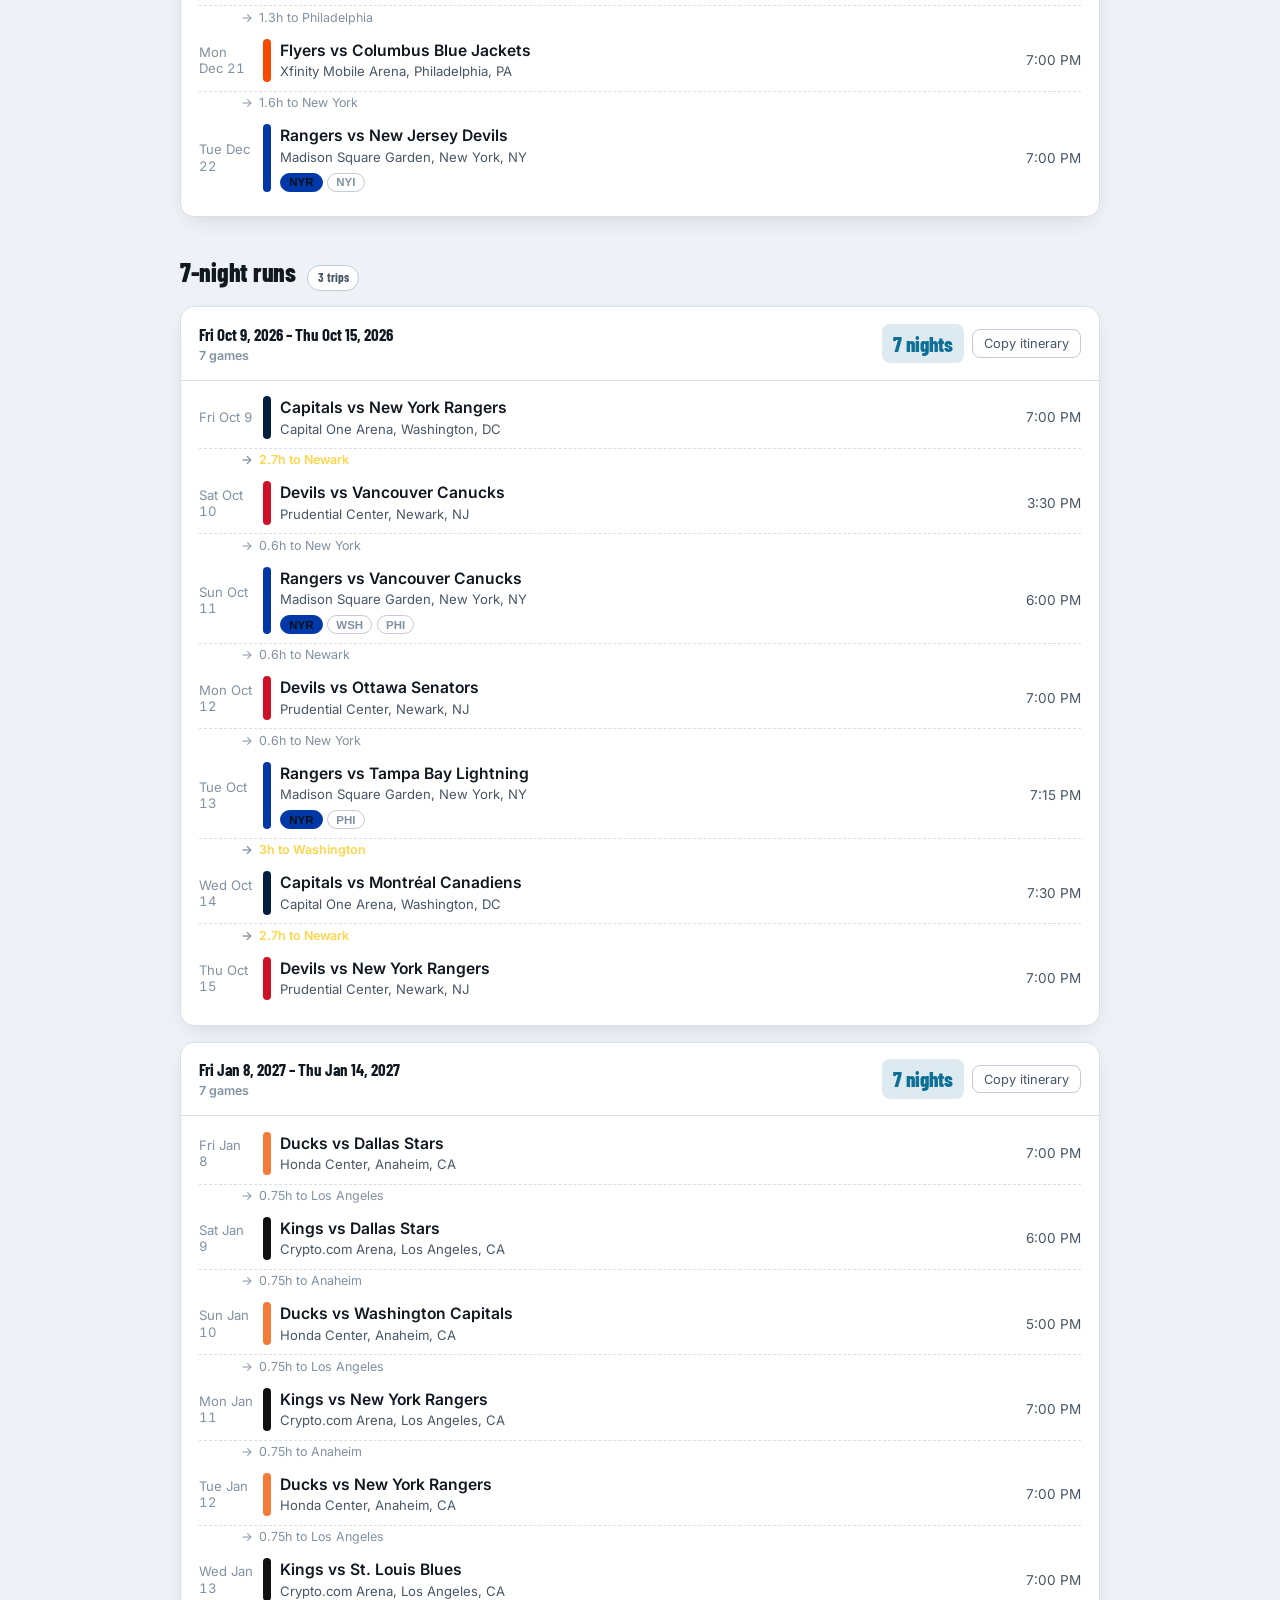
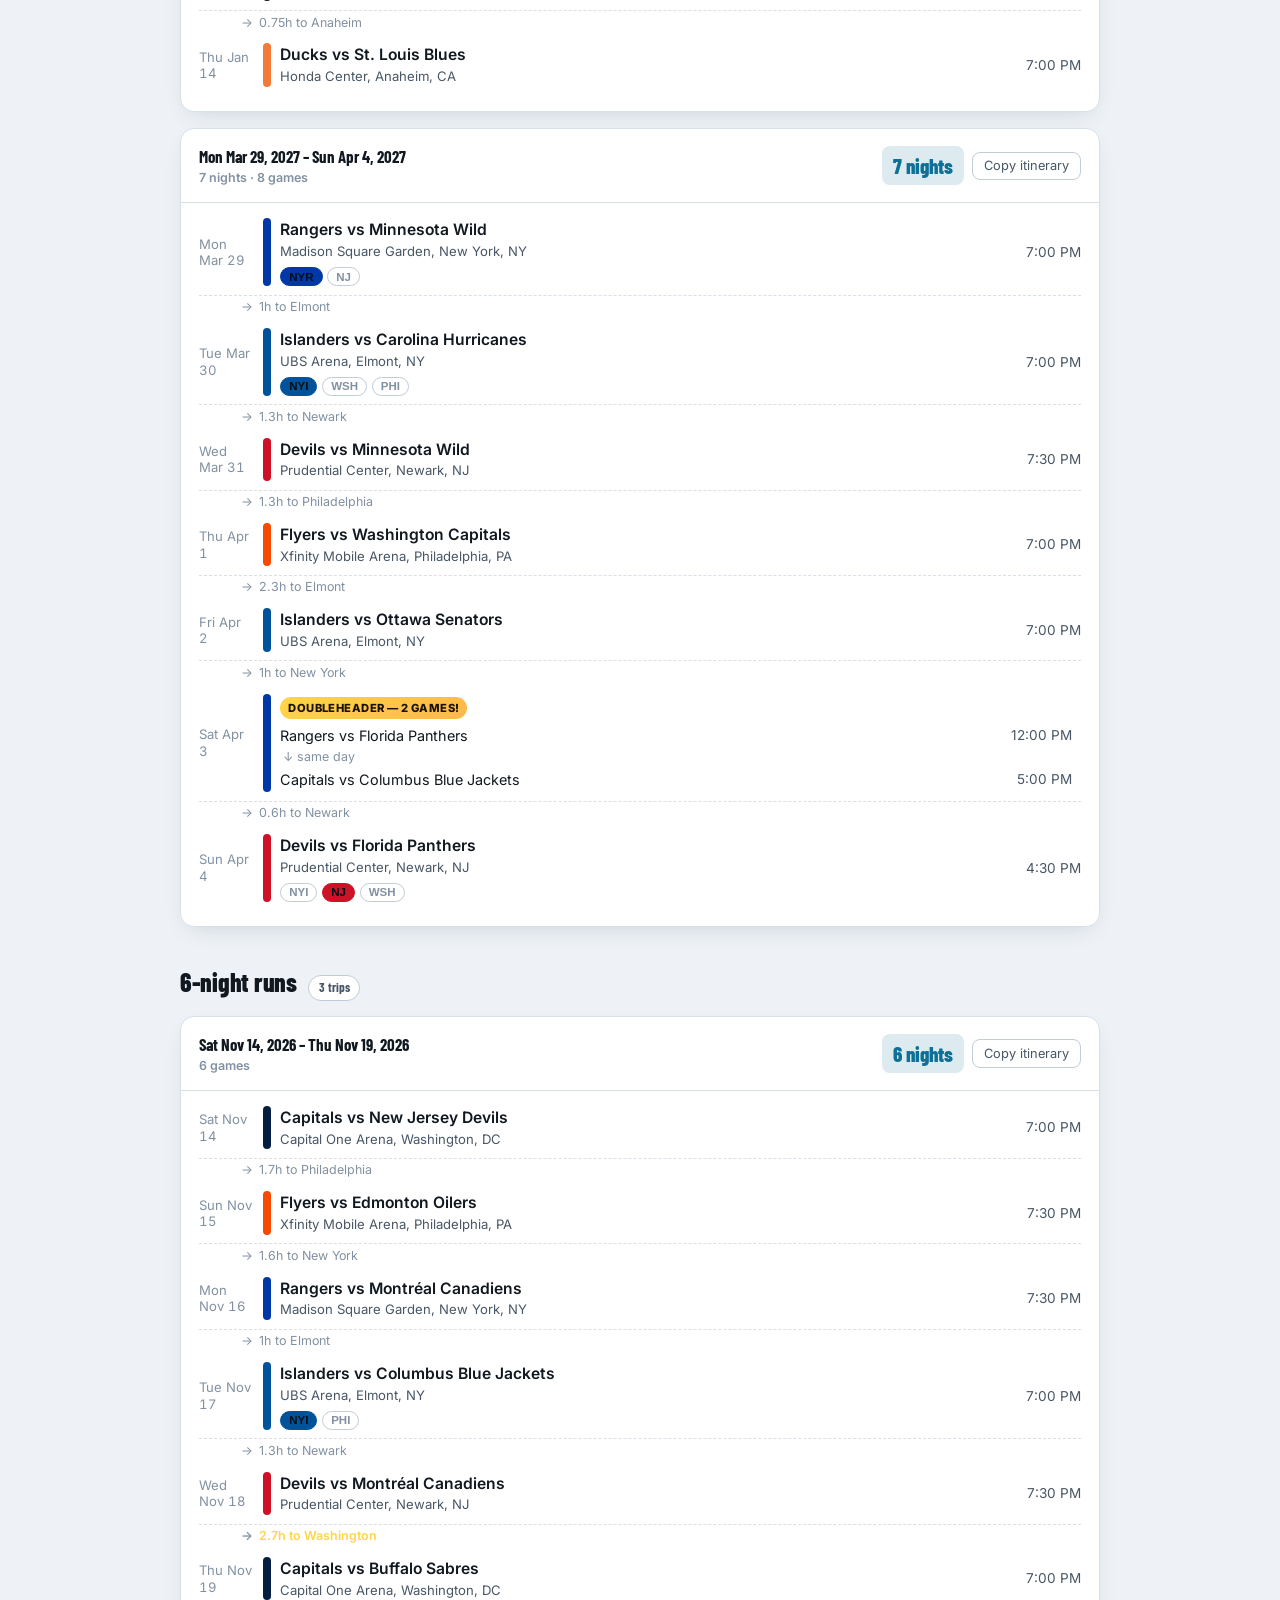
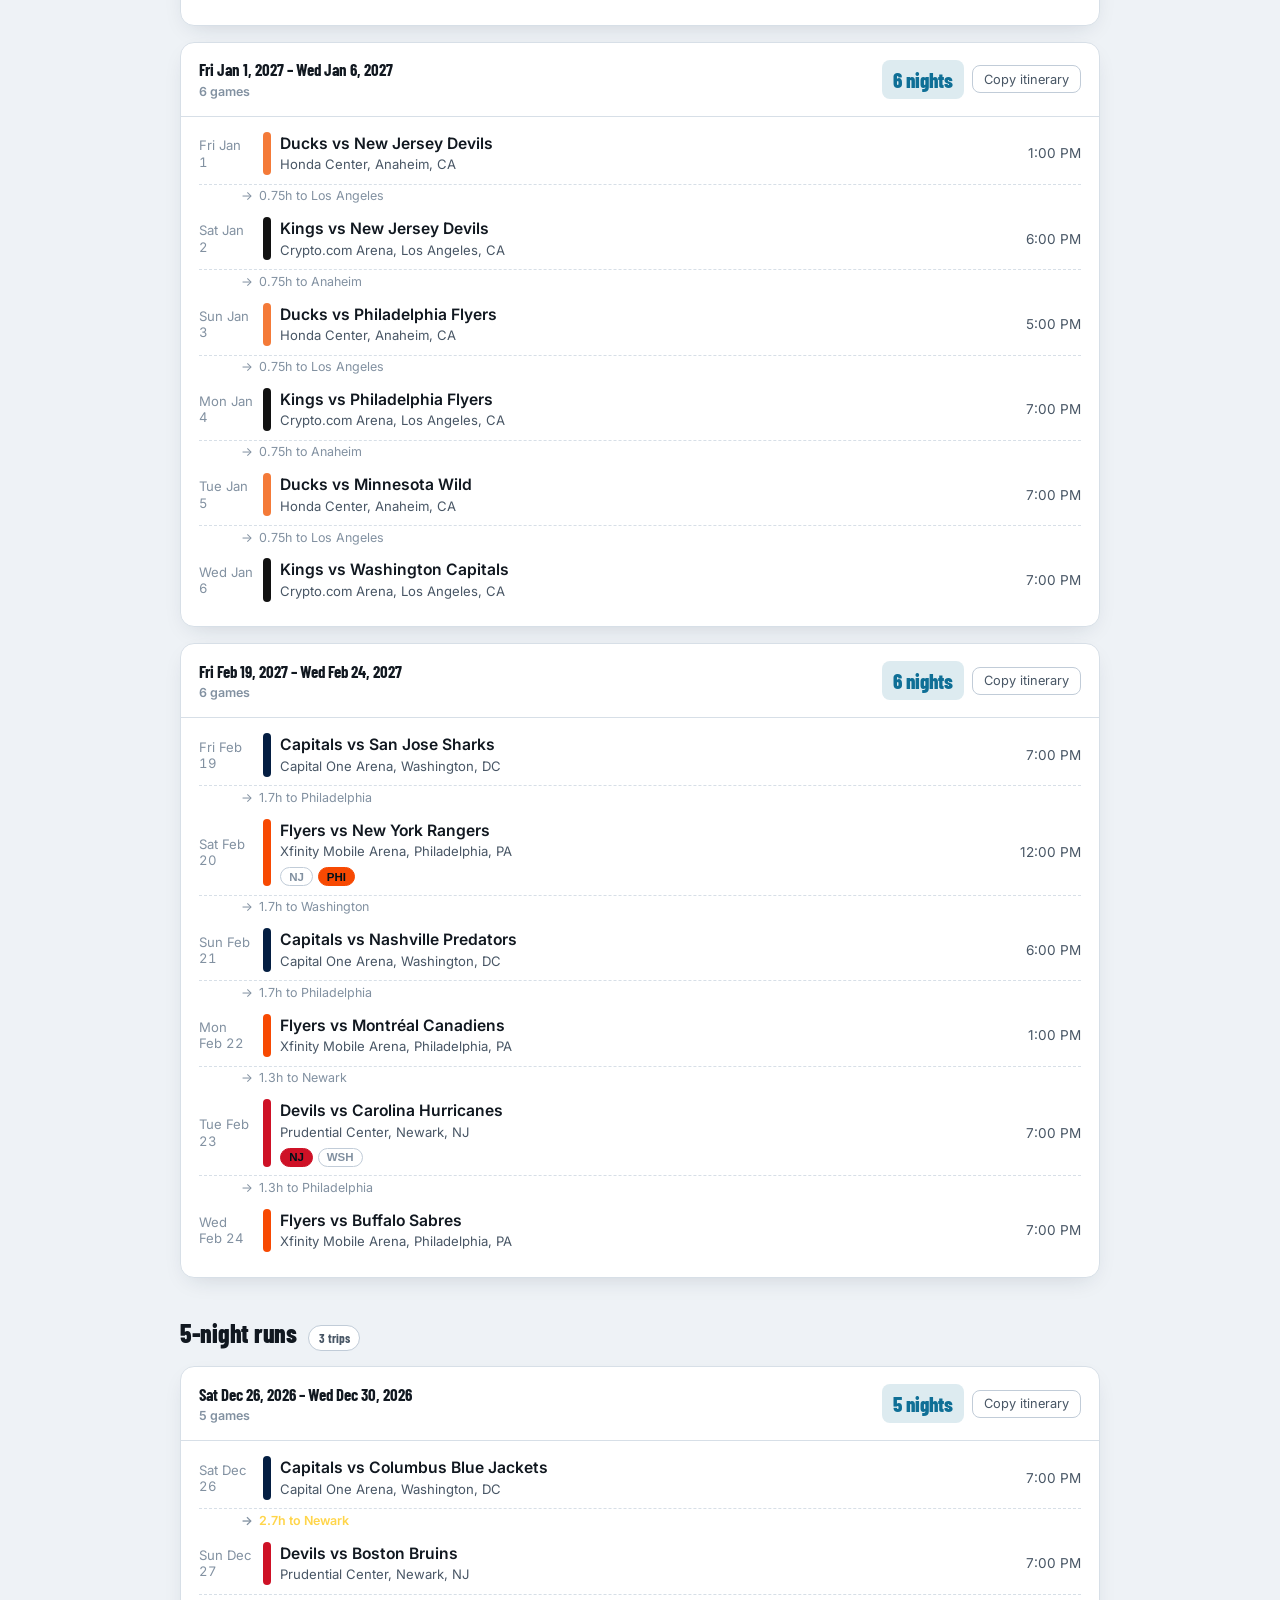
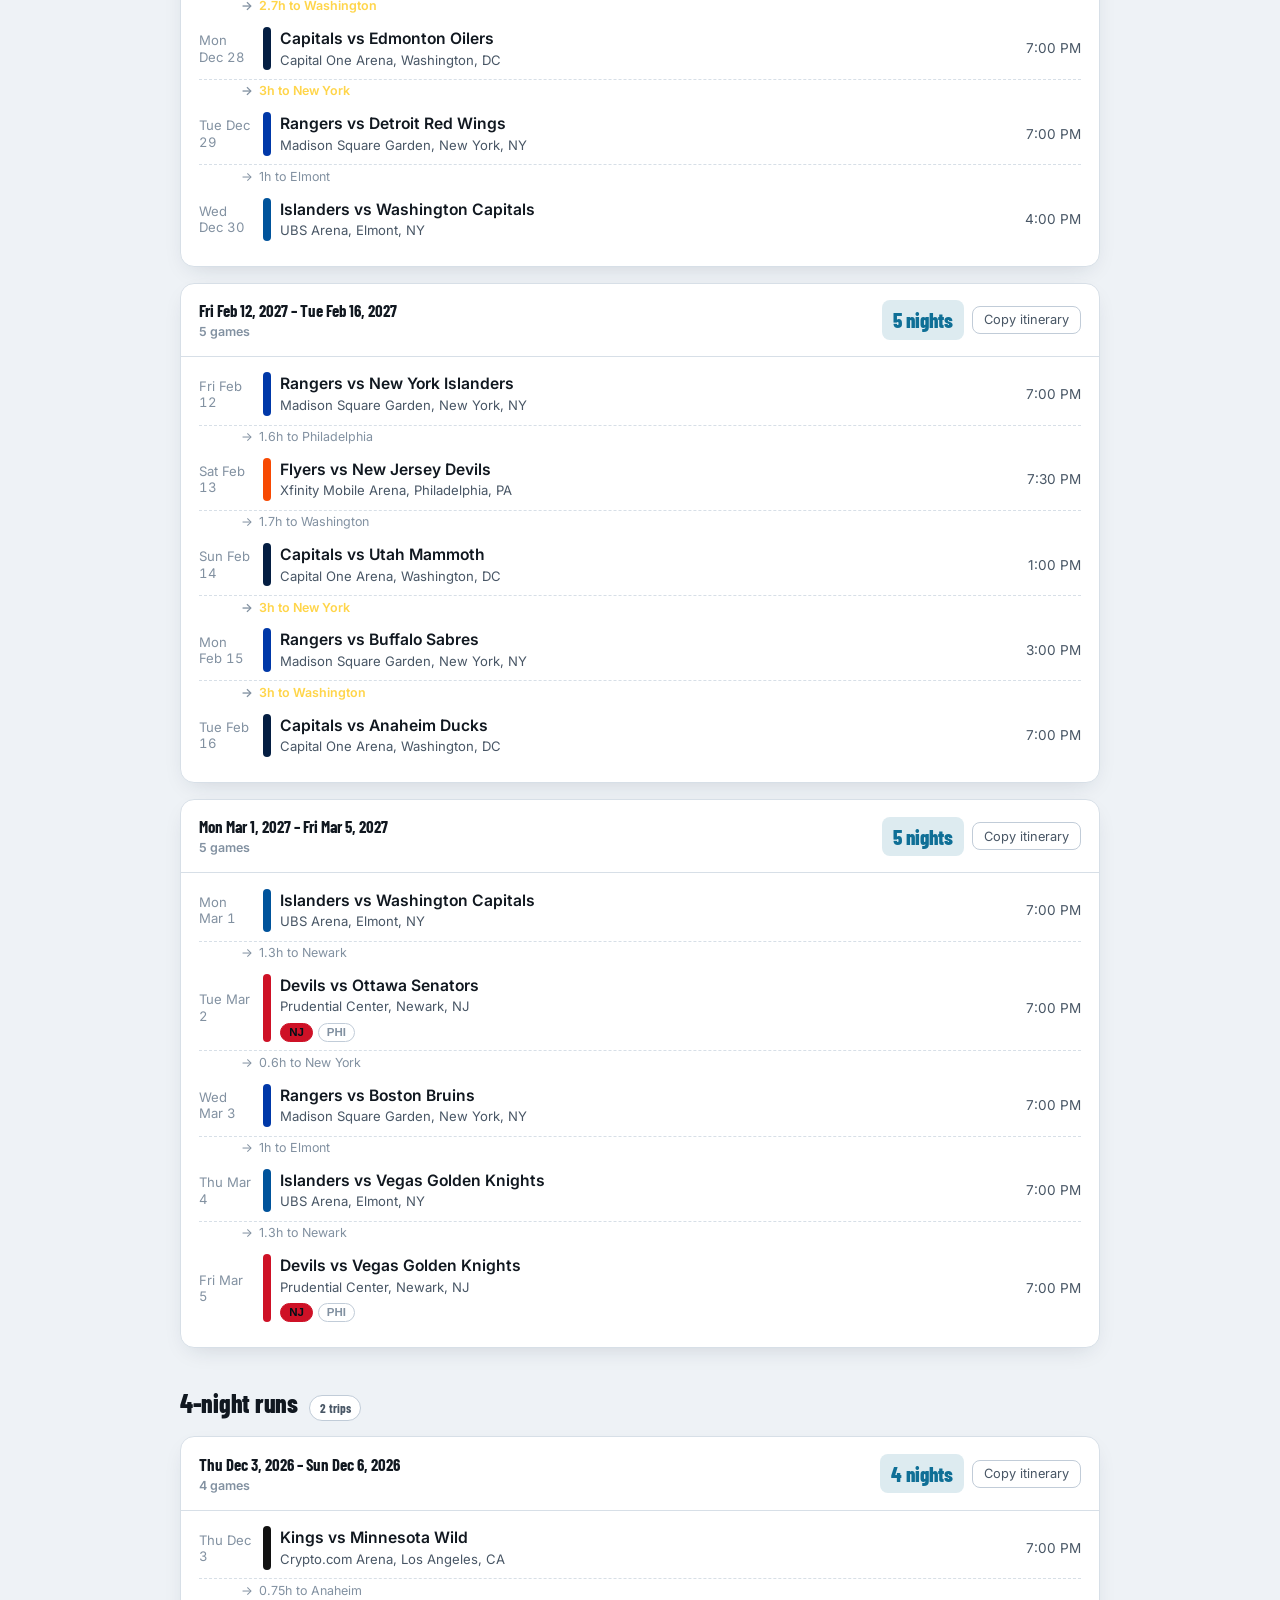
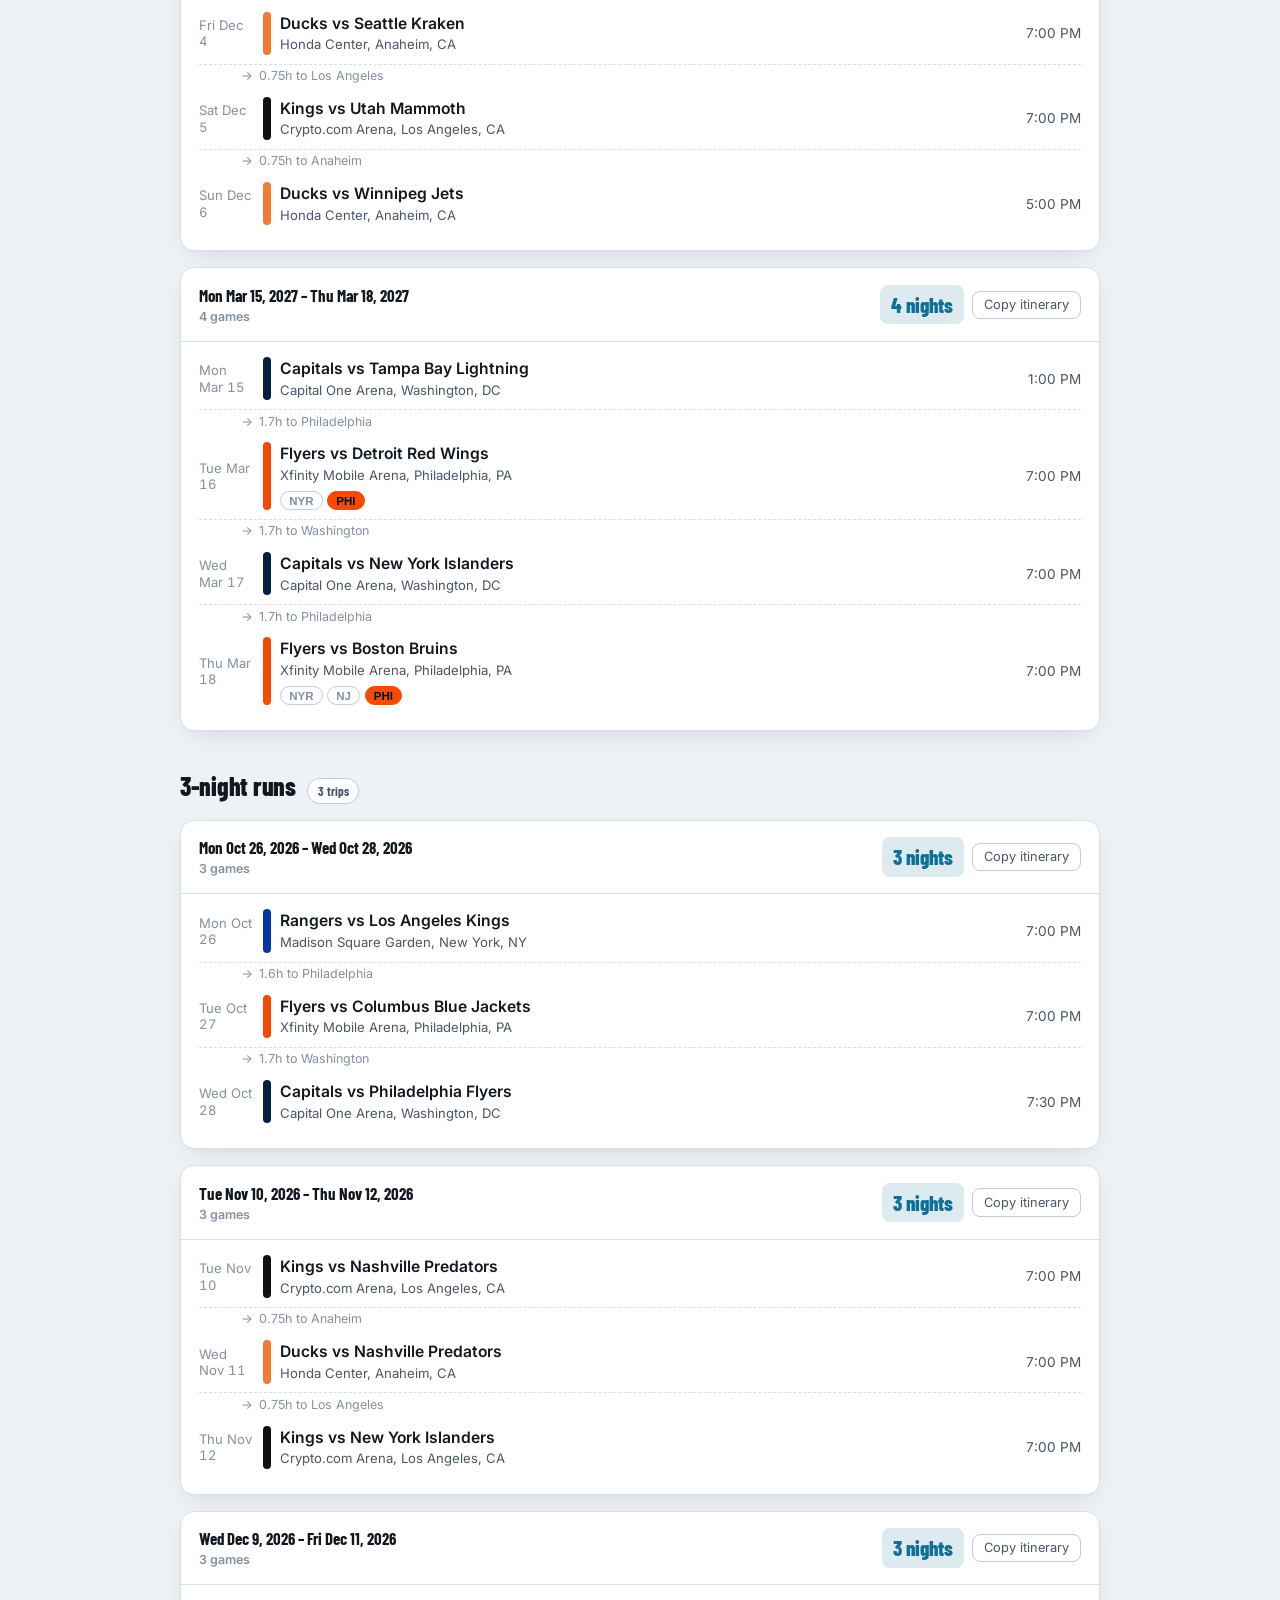
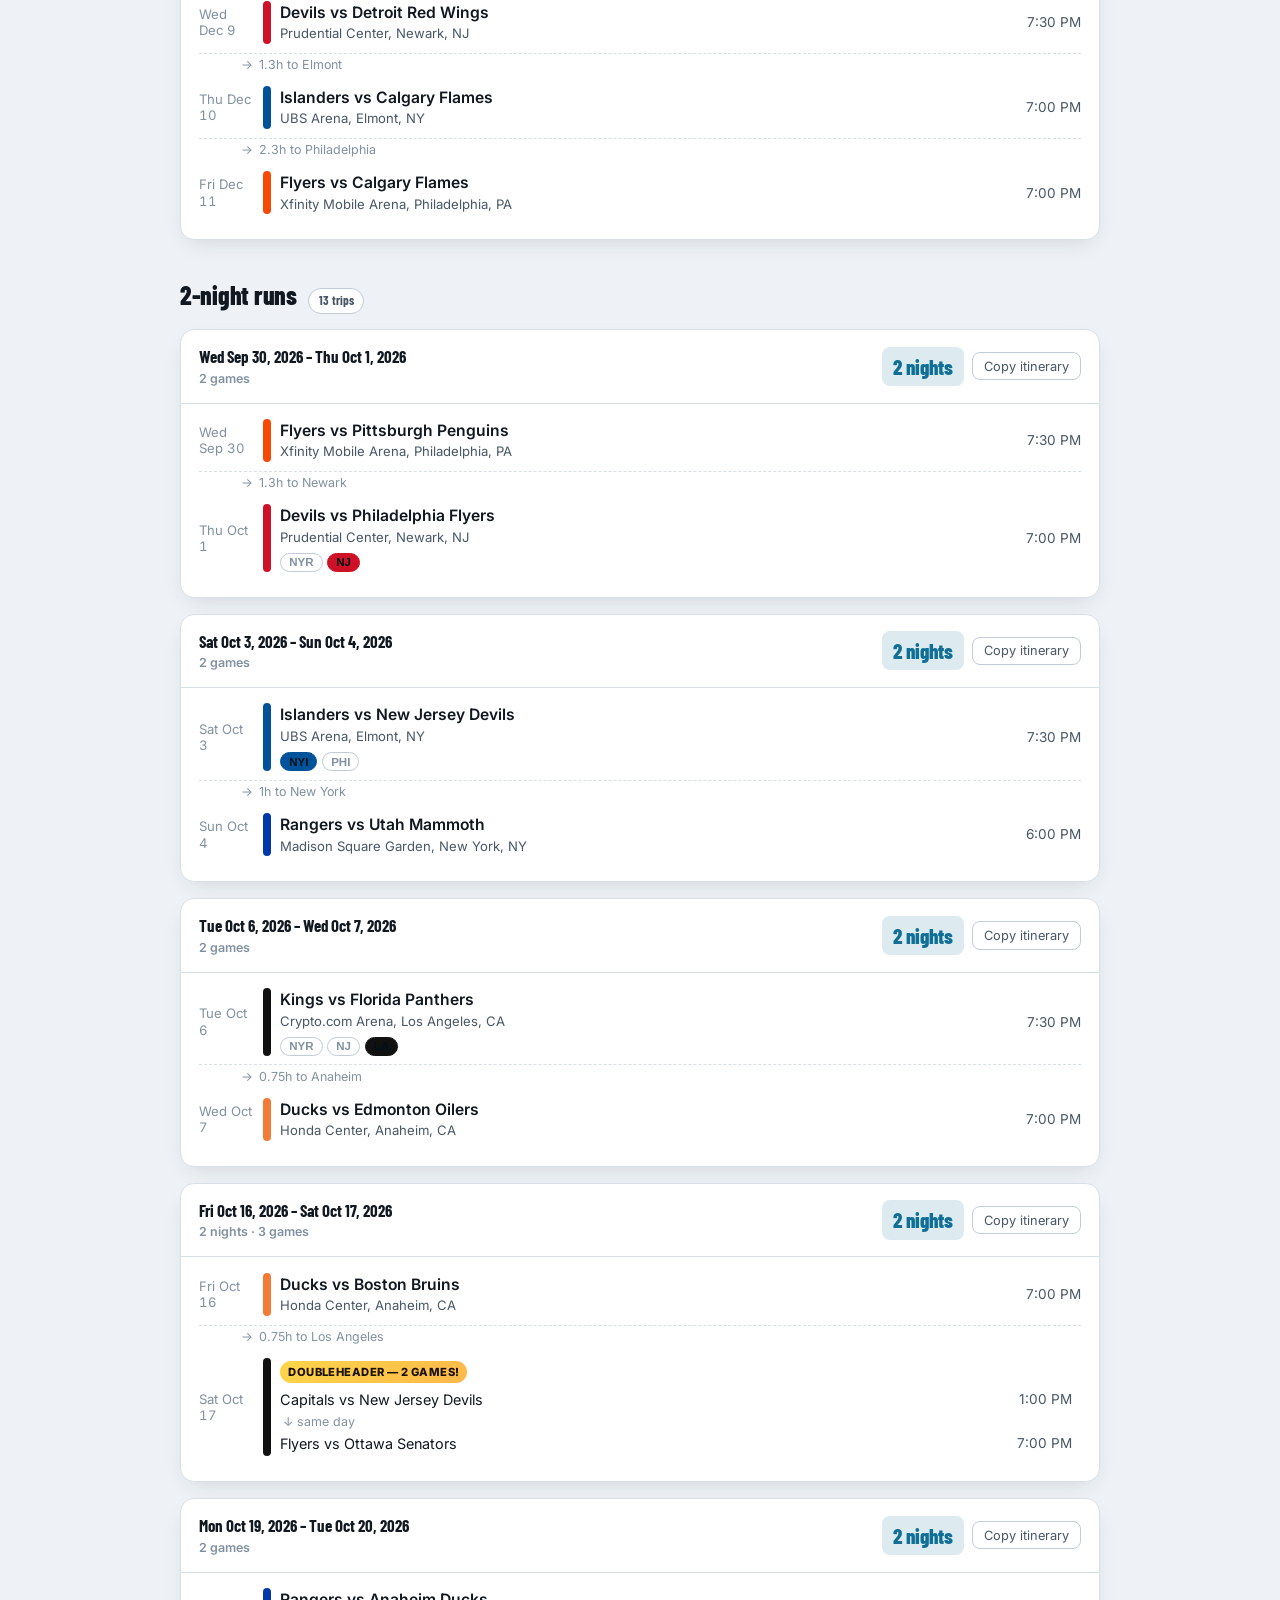
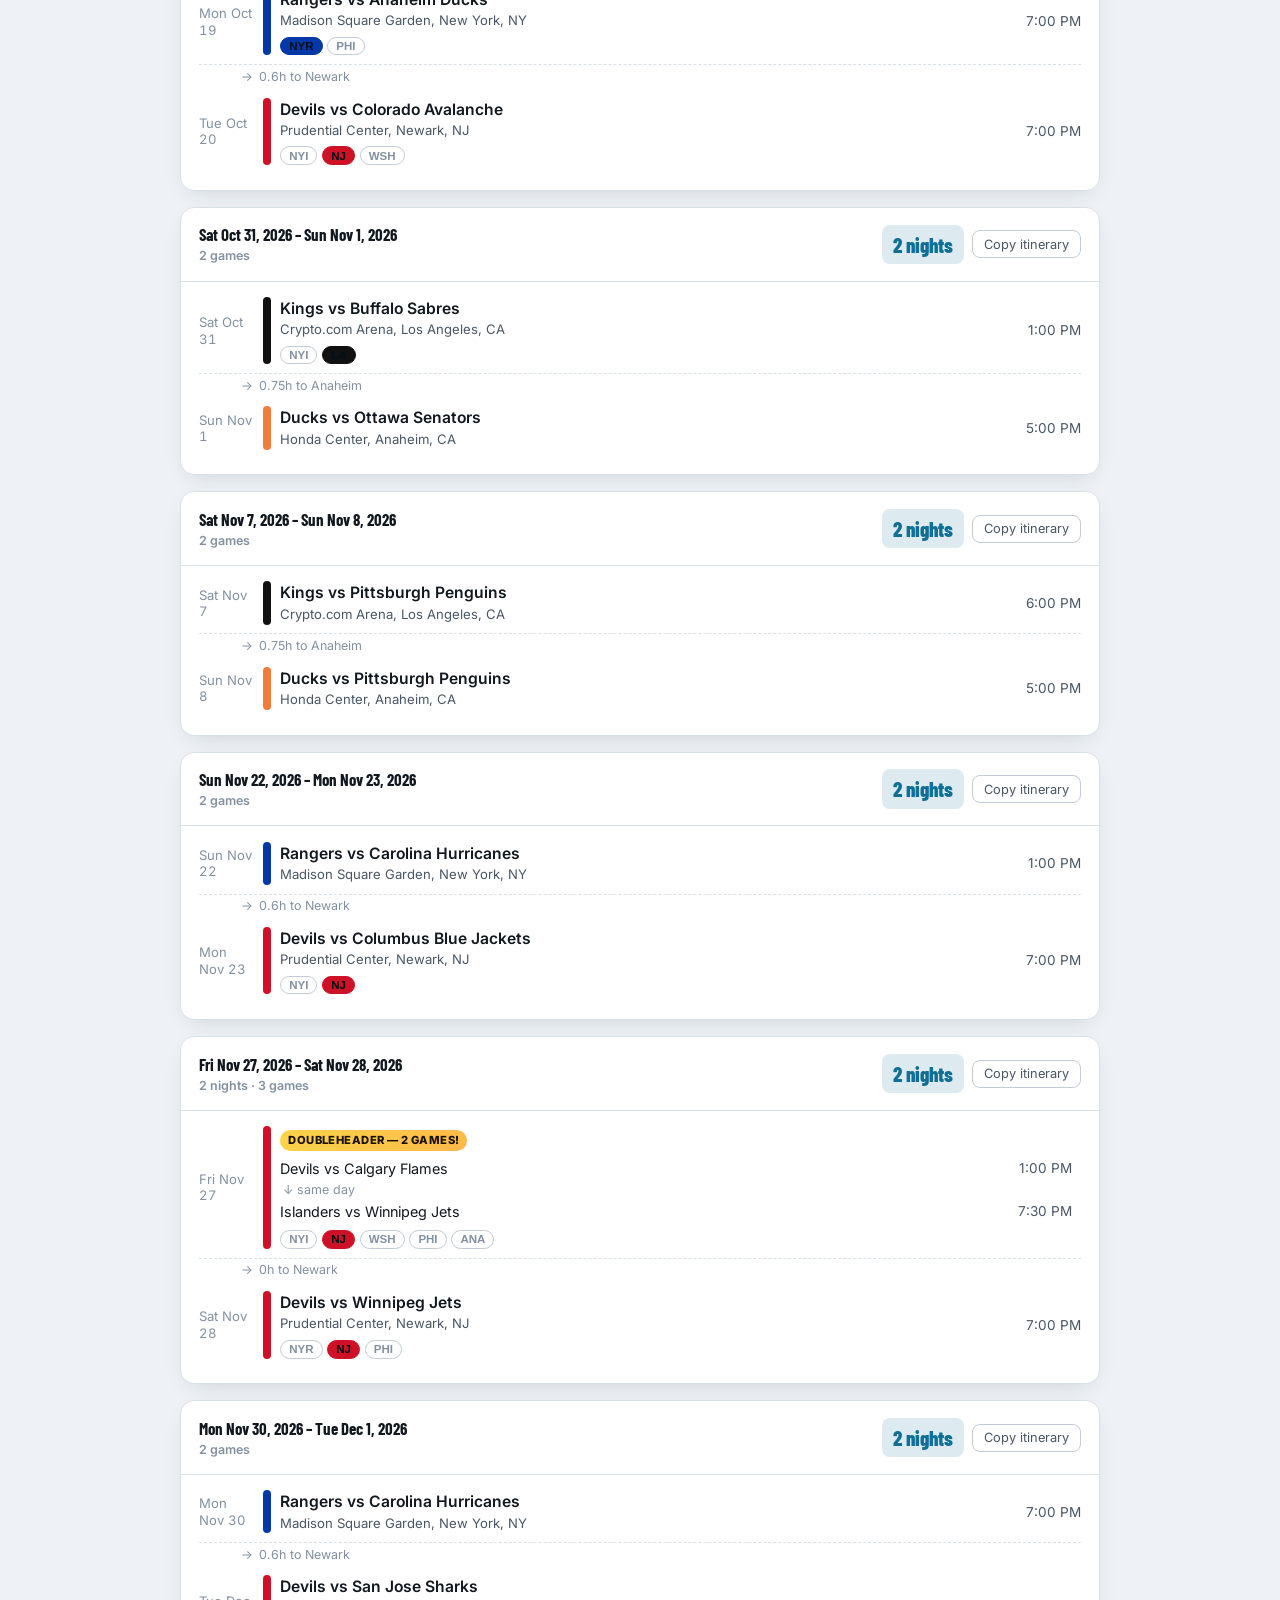
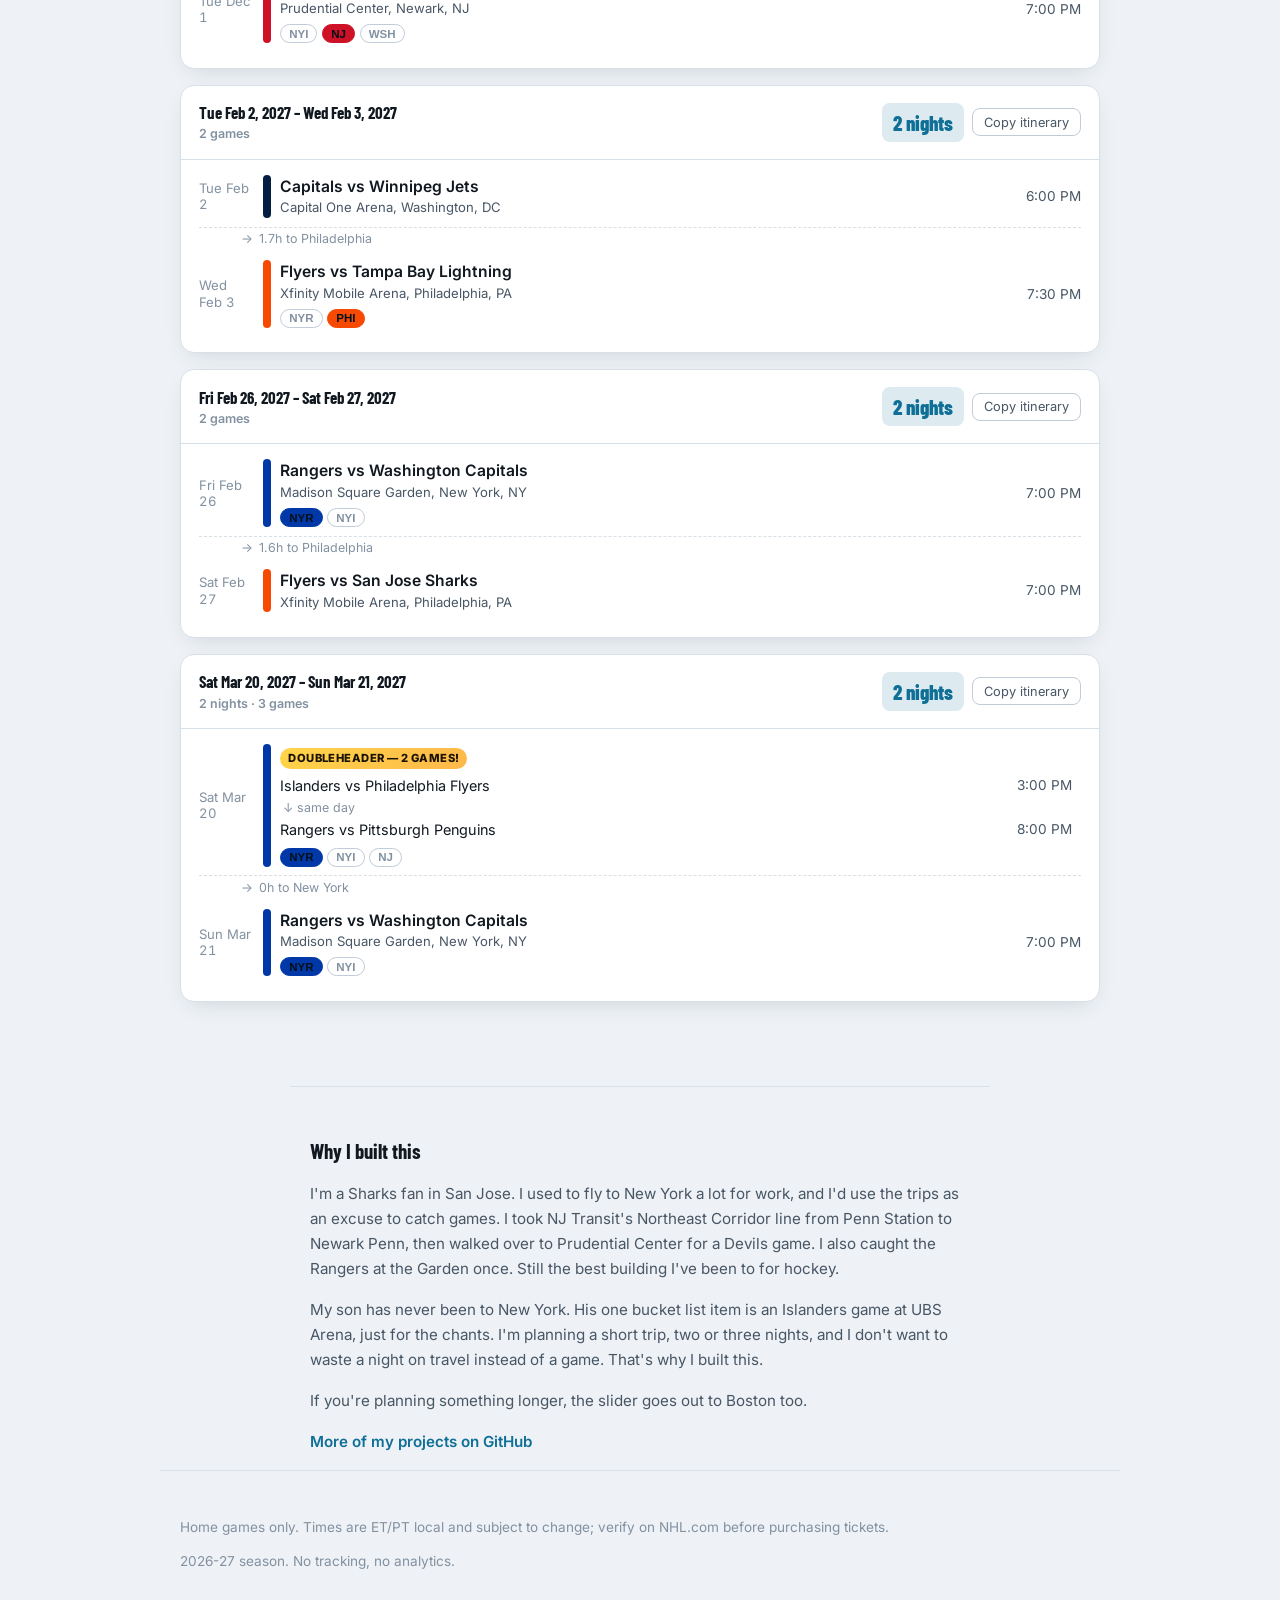
==== commit 3a612f4d: "Rewrite about section copy, add GitHub link Cut the em dashes and flowery asides in favor of shorter" ====
--- a/index.html
+++ b/index.html
@@ -72,23 +72,20 @@
 <section class="about-note">
   <h2>Why I built this</h2>
   <p>
-    I'm a Sharks fan in San Jose — yes, we're rebuilding, no, I haven't given up — which mostly means
-    my real hockey fix comes from road trips. I've flown to New York more than once just for games:
-    NJ Transit's Northeast Corridor line out of Penn Station to Newark Penn, then a short walk to
-    Prudential Center for a Devils game. I caught the Rangers at the Garden once and it wrecked me in
-    the best way — nothing else feels like that building.
+    I'm a Sharks fan in San Jose. I used to fly to New York a lot for work, and I'd use the trips as
+    an excuse to catch games. I took NJ Transit's Northeast Corridor line from Penn Station to Newark
+    Penn, then walked over to Prudential Center for a Devils game. I also caught the Rangers at the
+    Garden once. Still the best building I've been to for hockey.
   </p>
   <p>
-    My son's never been to New York. His one bucket-list item is an Islanders game at UBS Arena,
-    purely for the chants. So I'm putting together a short trip — two or three nights — and didn't
-    want to burn one of them on a travel day instead of a game. That's the actual reason this exists:
-    I got tired of squinting at eight teams' schedules trying to work out which nights actually chain
-    together.
+    My son has never been to New York. His one bucket list item is an Islanders game at UBS Arena,
+    just for the chants. I'm planning a short trip, two or three nights, and I don't want to waste a
+    night on travel instead of a game. That's why I built this.
   </p>
   <p>
-    If you're fortunate enough to be planning something bigger than a father-son long weekend, the
-    slider goes all the way out to Boston. Have fun with it.
+    If you're planning something longer, the slider goes out to Boston too.
   </p>
+  <p class="about-links"><a href="https://github.com/neilkod">More of my projects on GitHub</a></p>
 </section>
 
 <footer class="site-footer">
--- a/styles.css
+++ b/styles.css
@@ -610,6 +610,13 @@
   line-height: 1.65;
   margin: 0 0 1rem;
 }
+.about-links a {
+  color: var(--ice);
+  text-decoration: none;
+  font-weight: 600;
+  border-bottom: 1px solid transparent;
+}
+.about-links a:hover, .about-links a:focus-visible { border-bottom-color: currentColor; }
 
 /* ===== footer ===== */
 .site-footer {
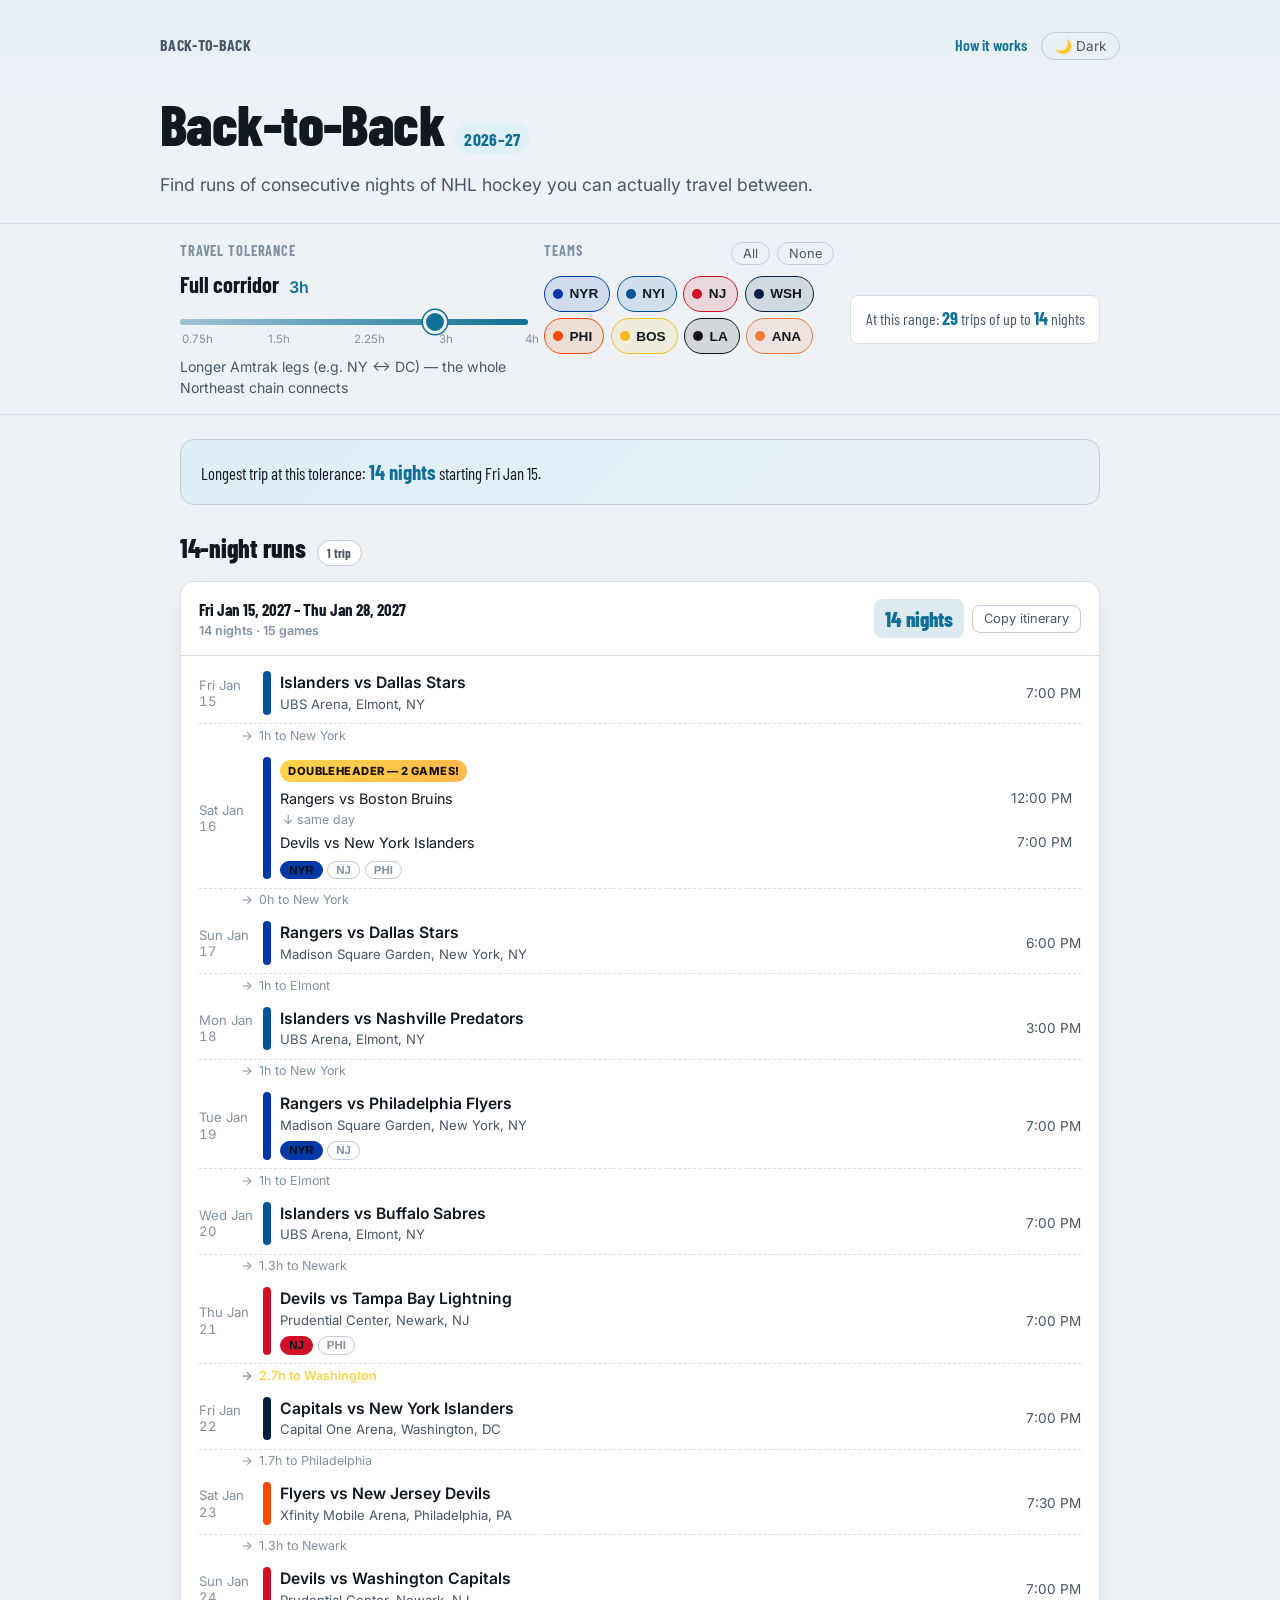
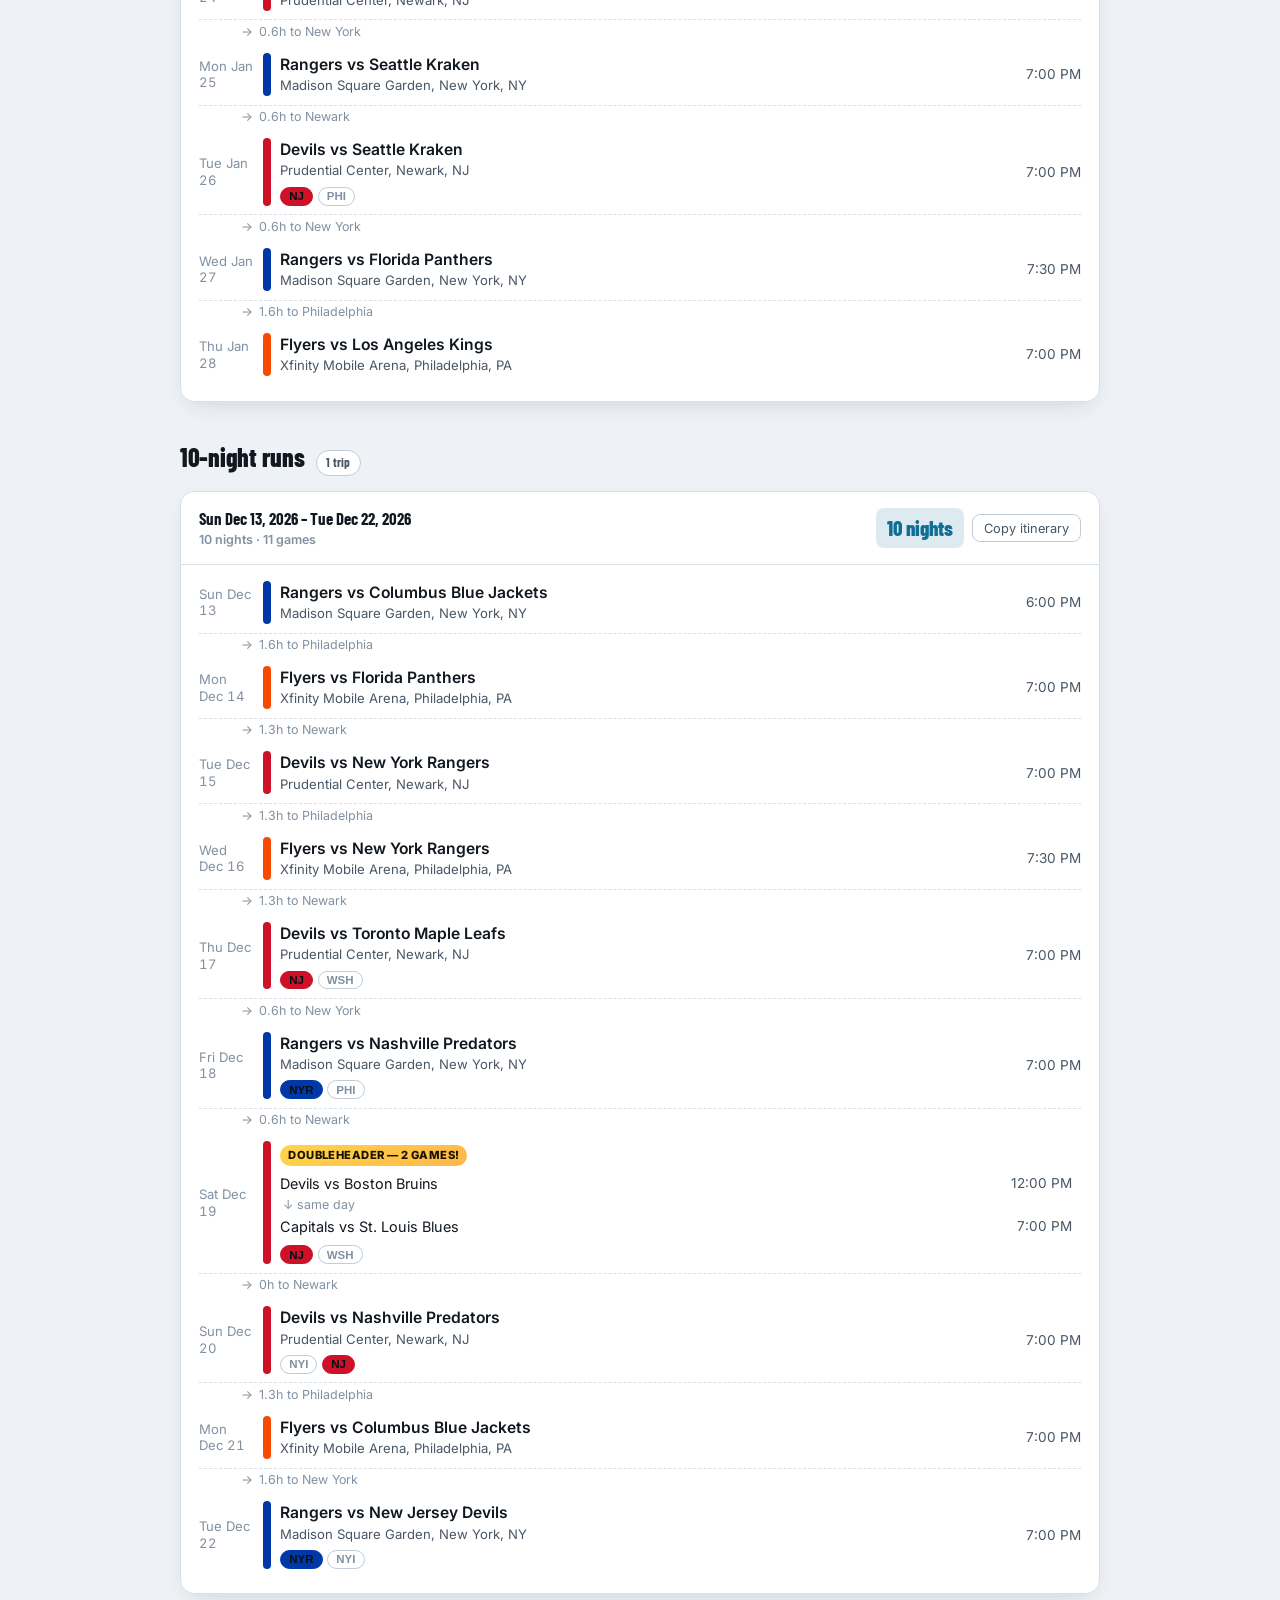
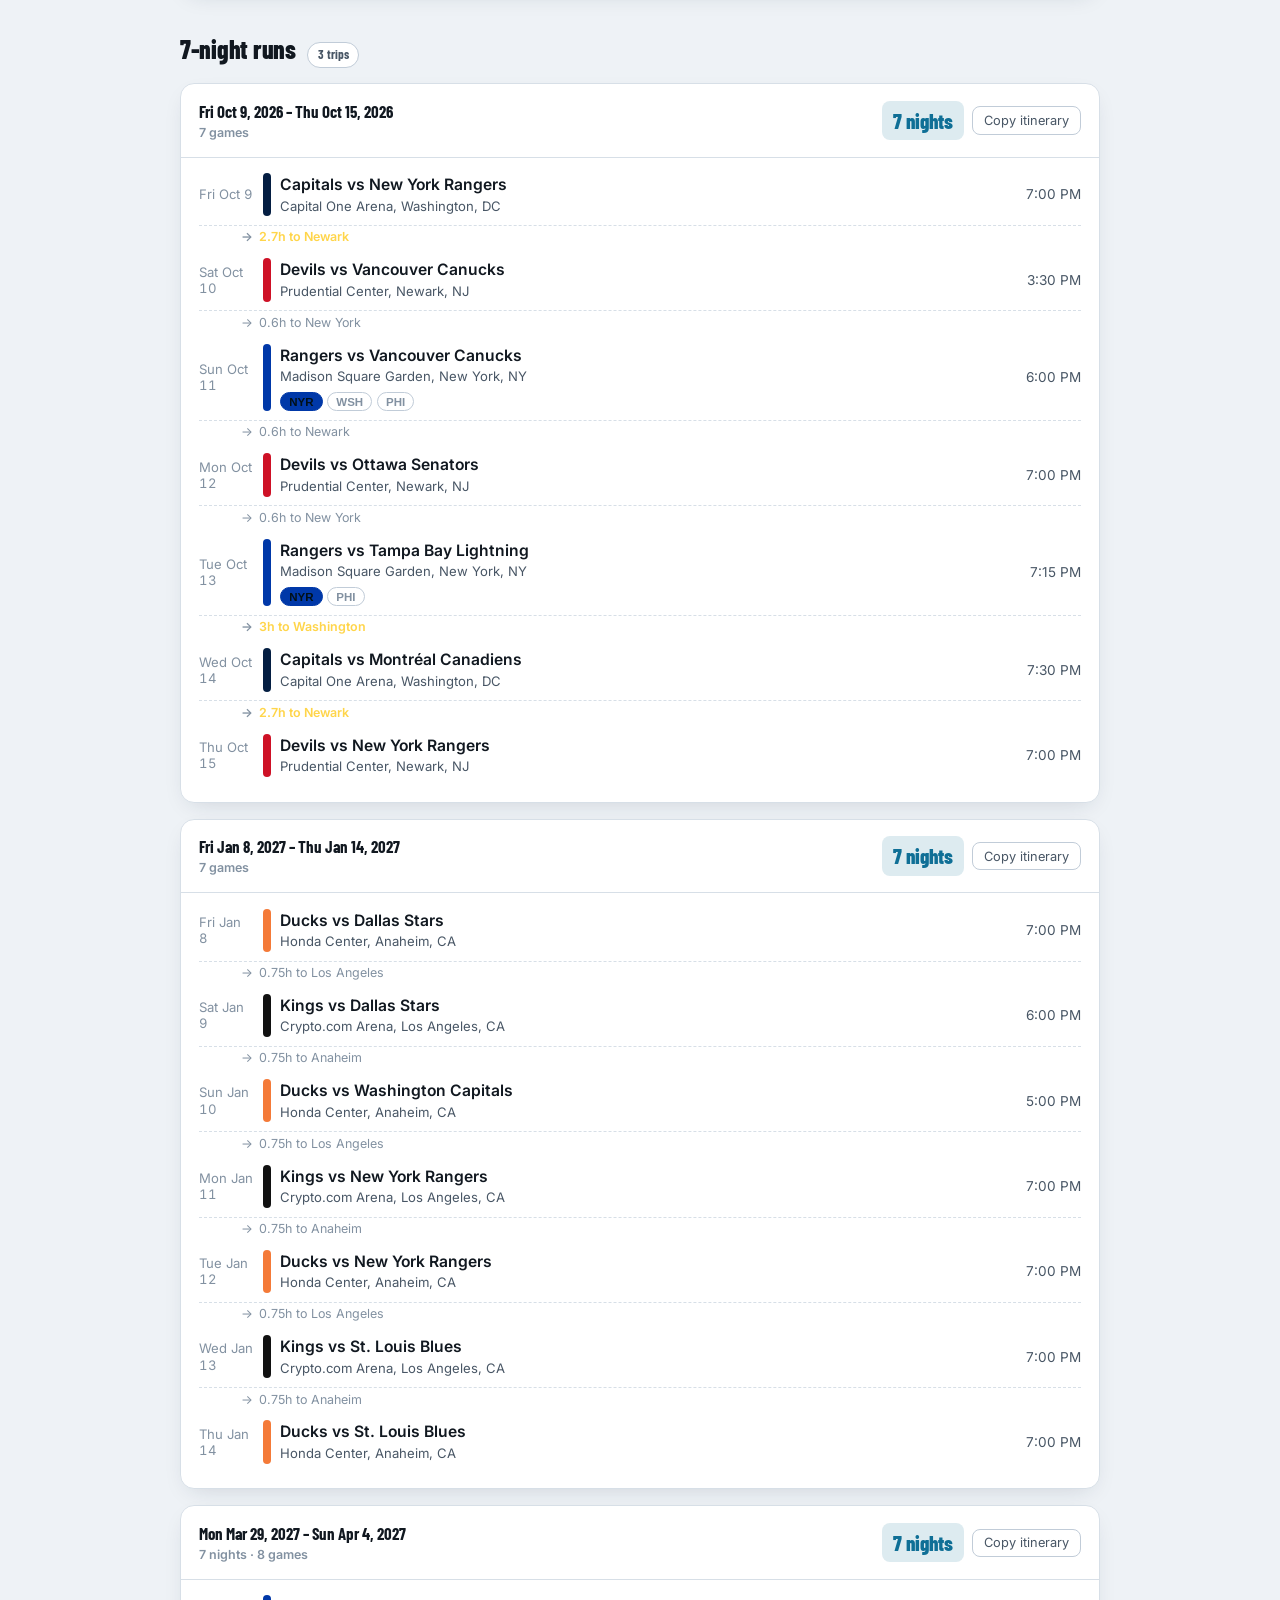
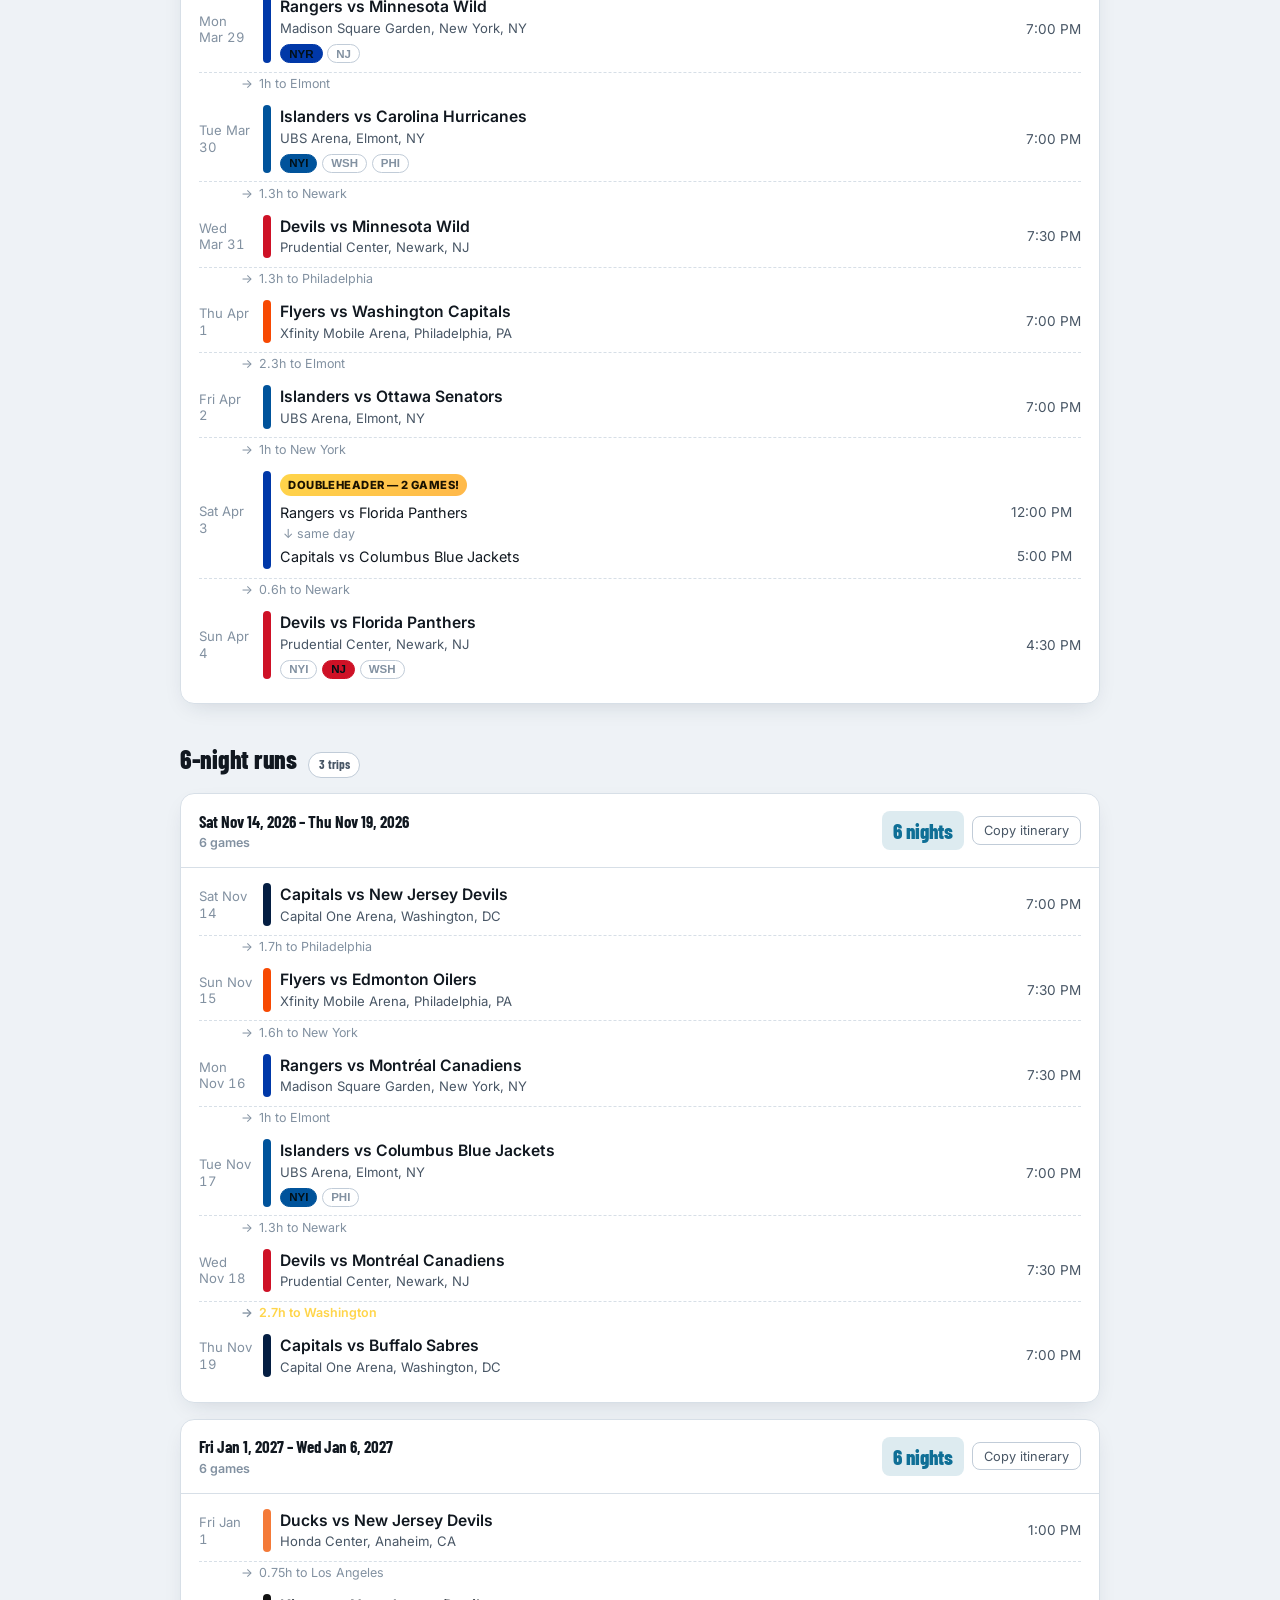
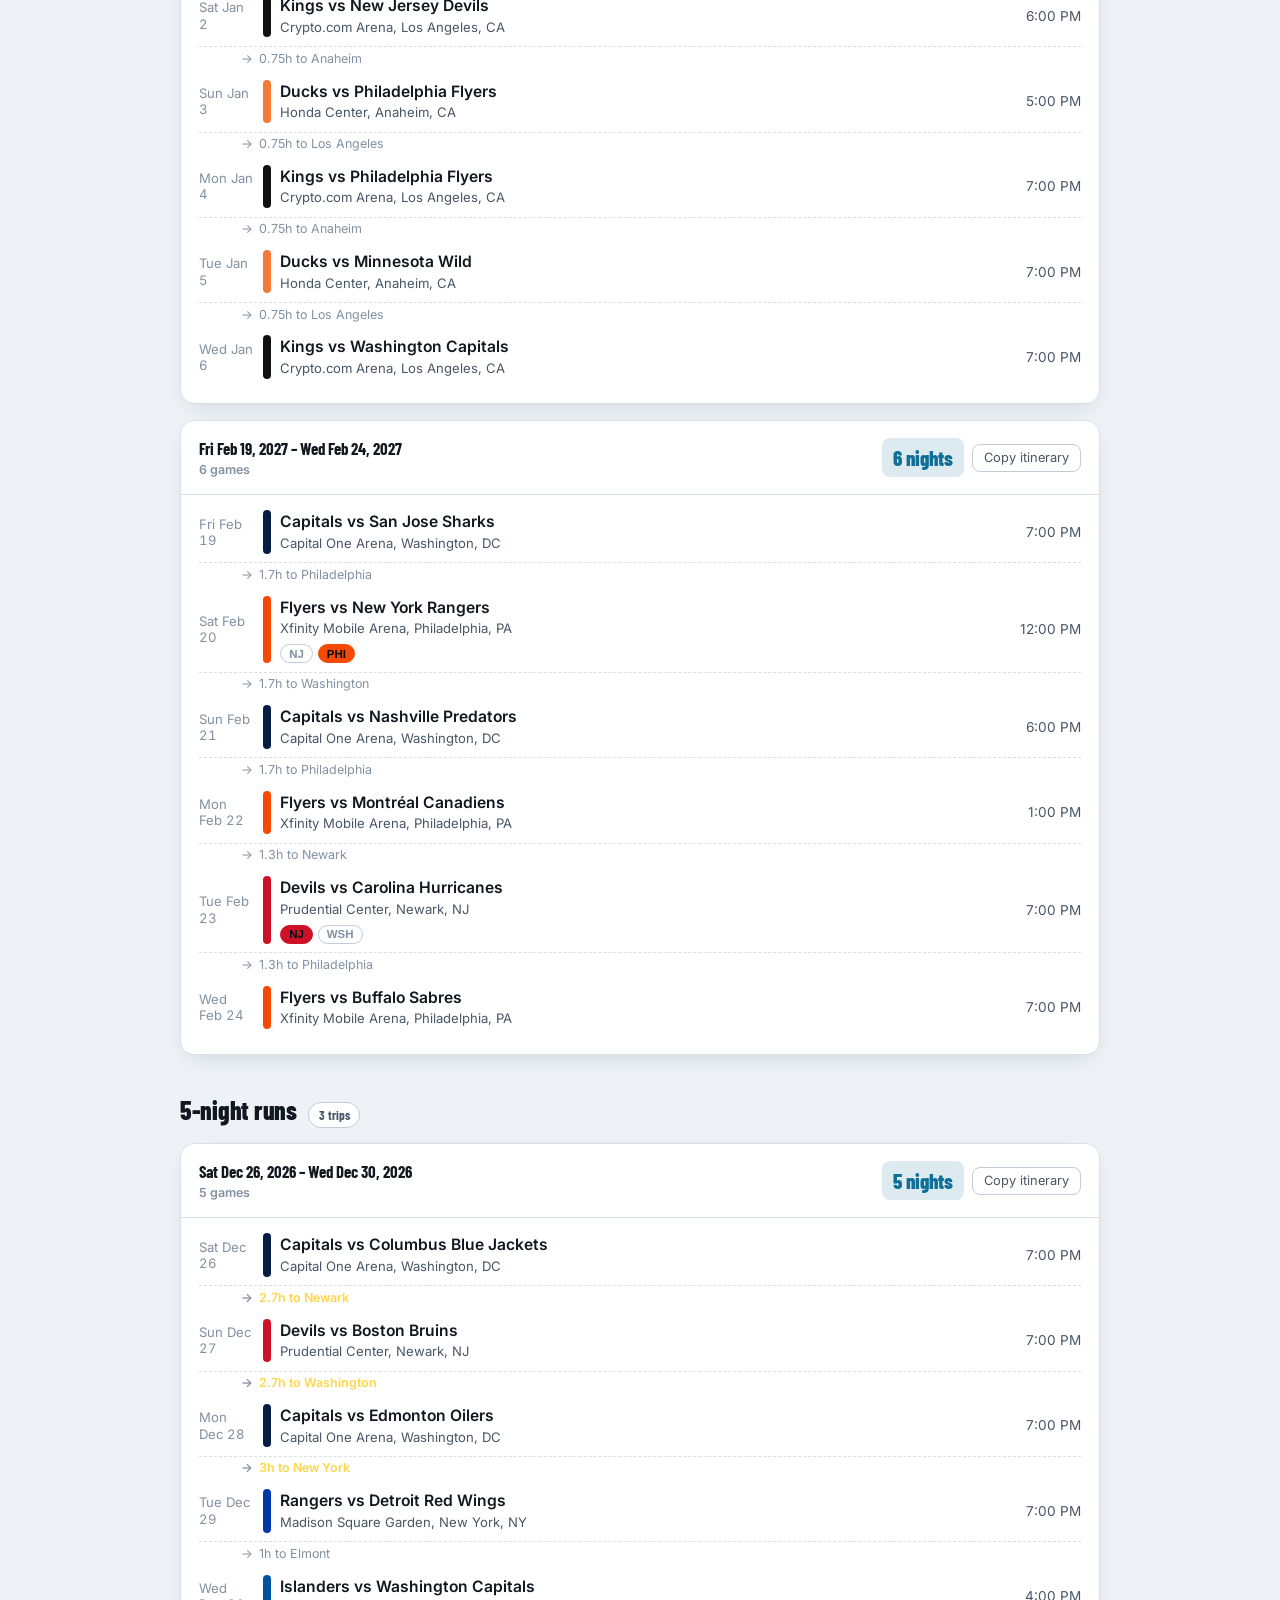
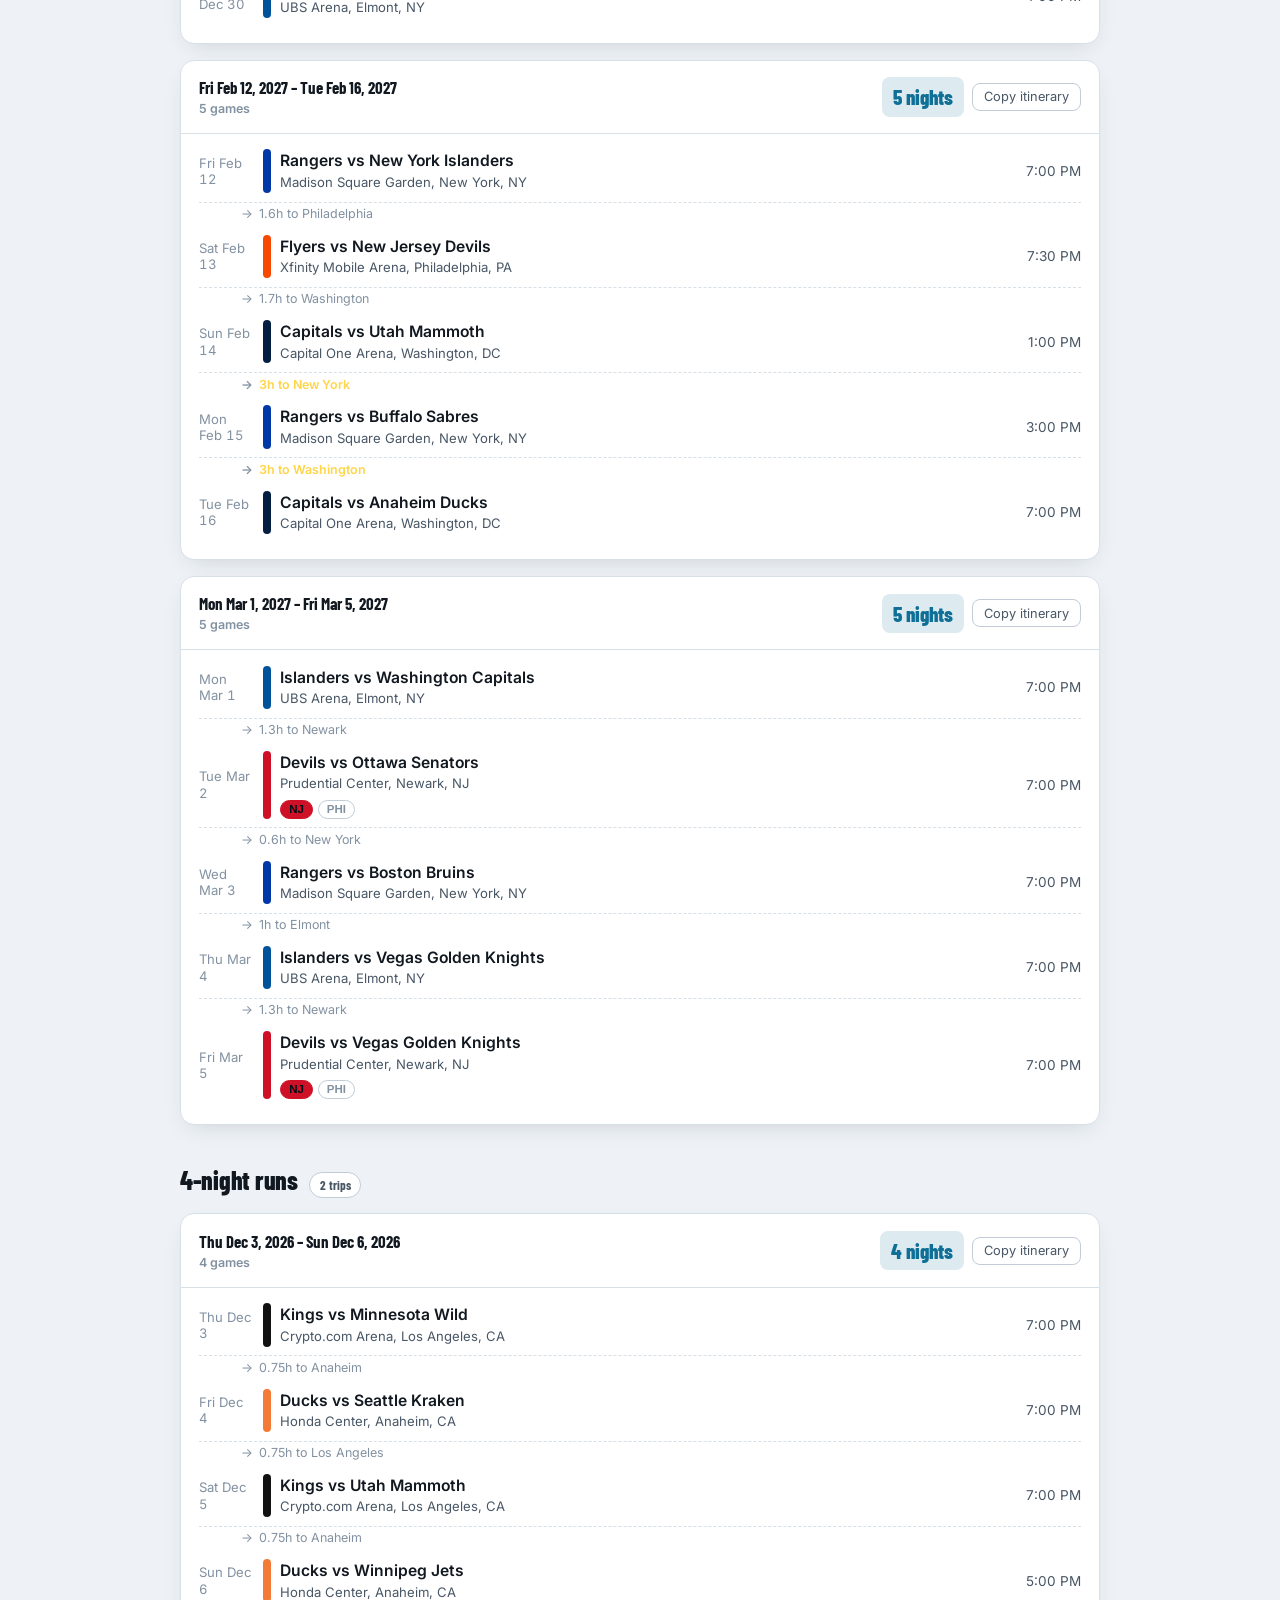
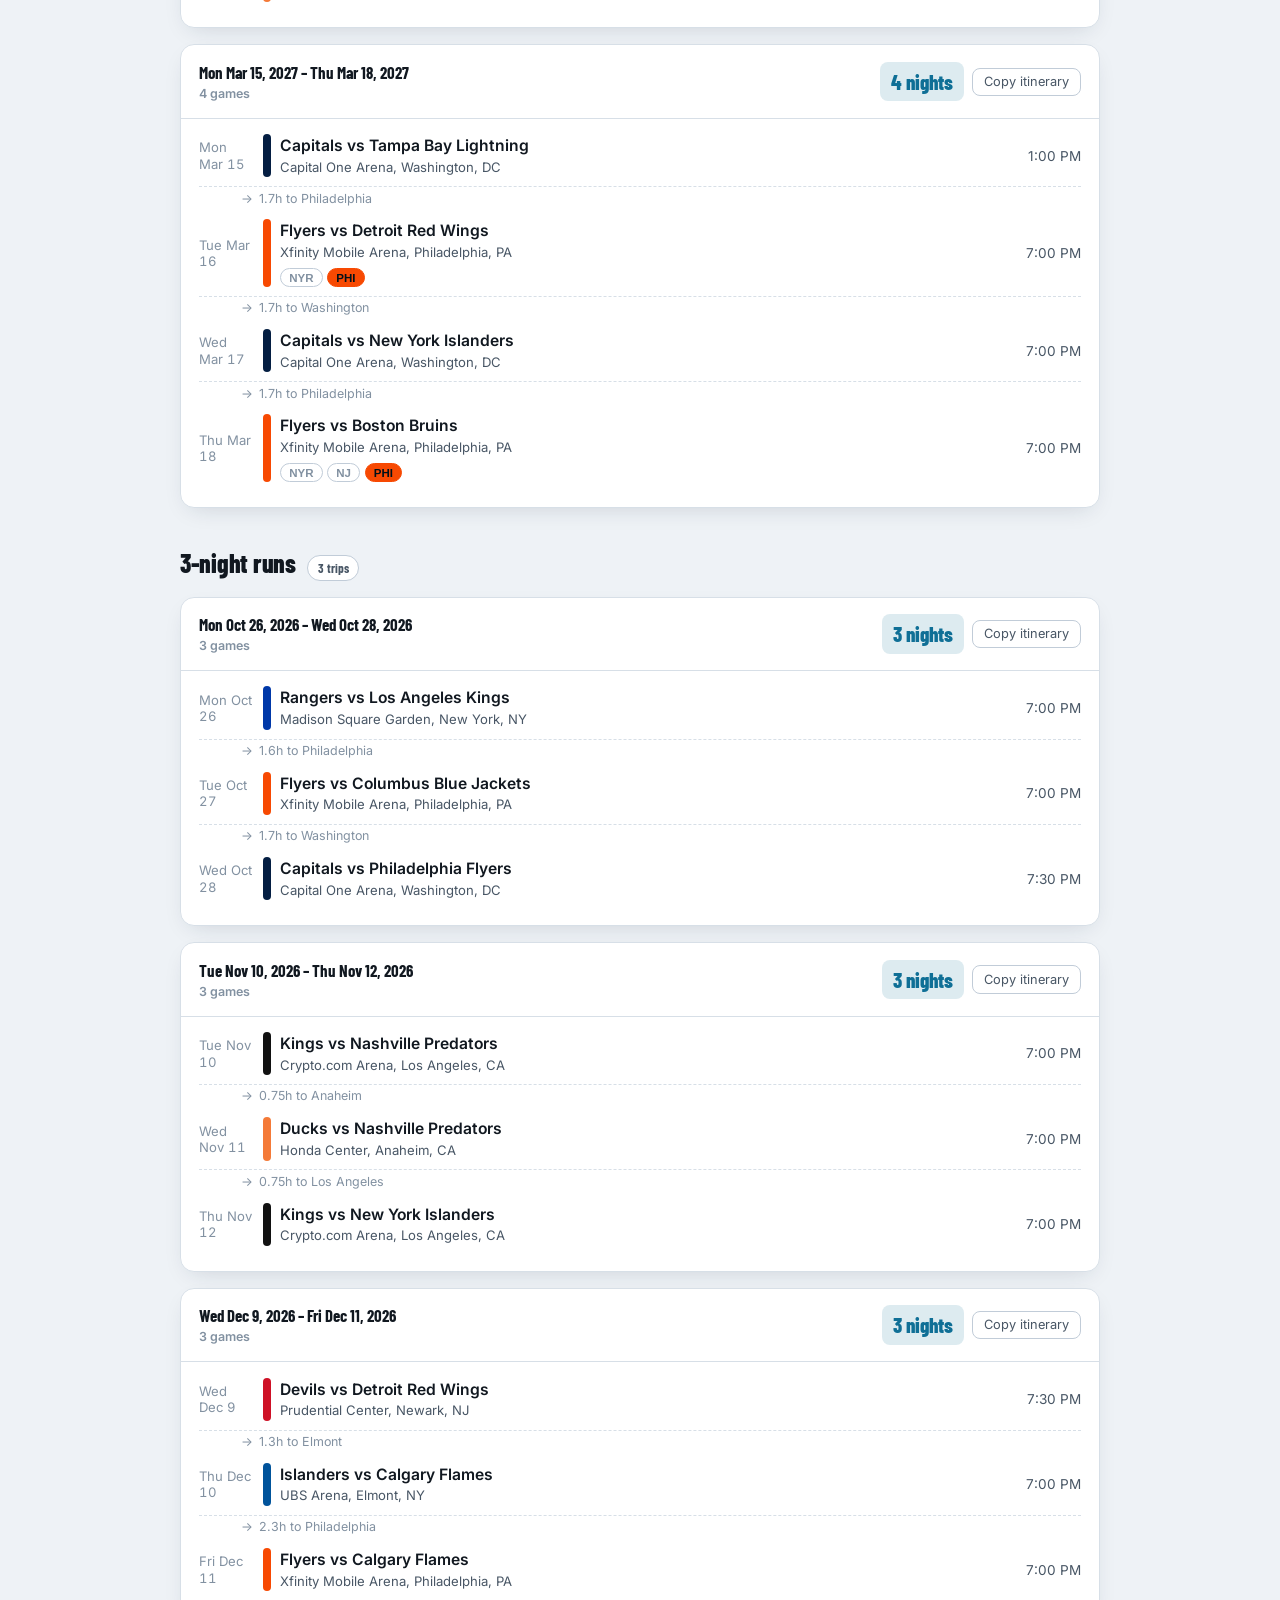
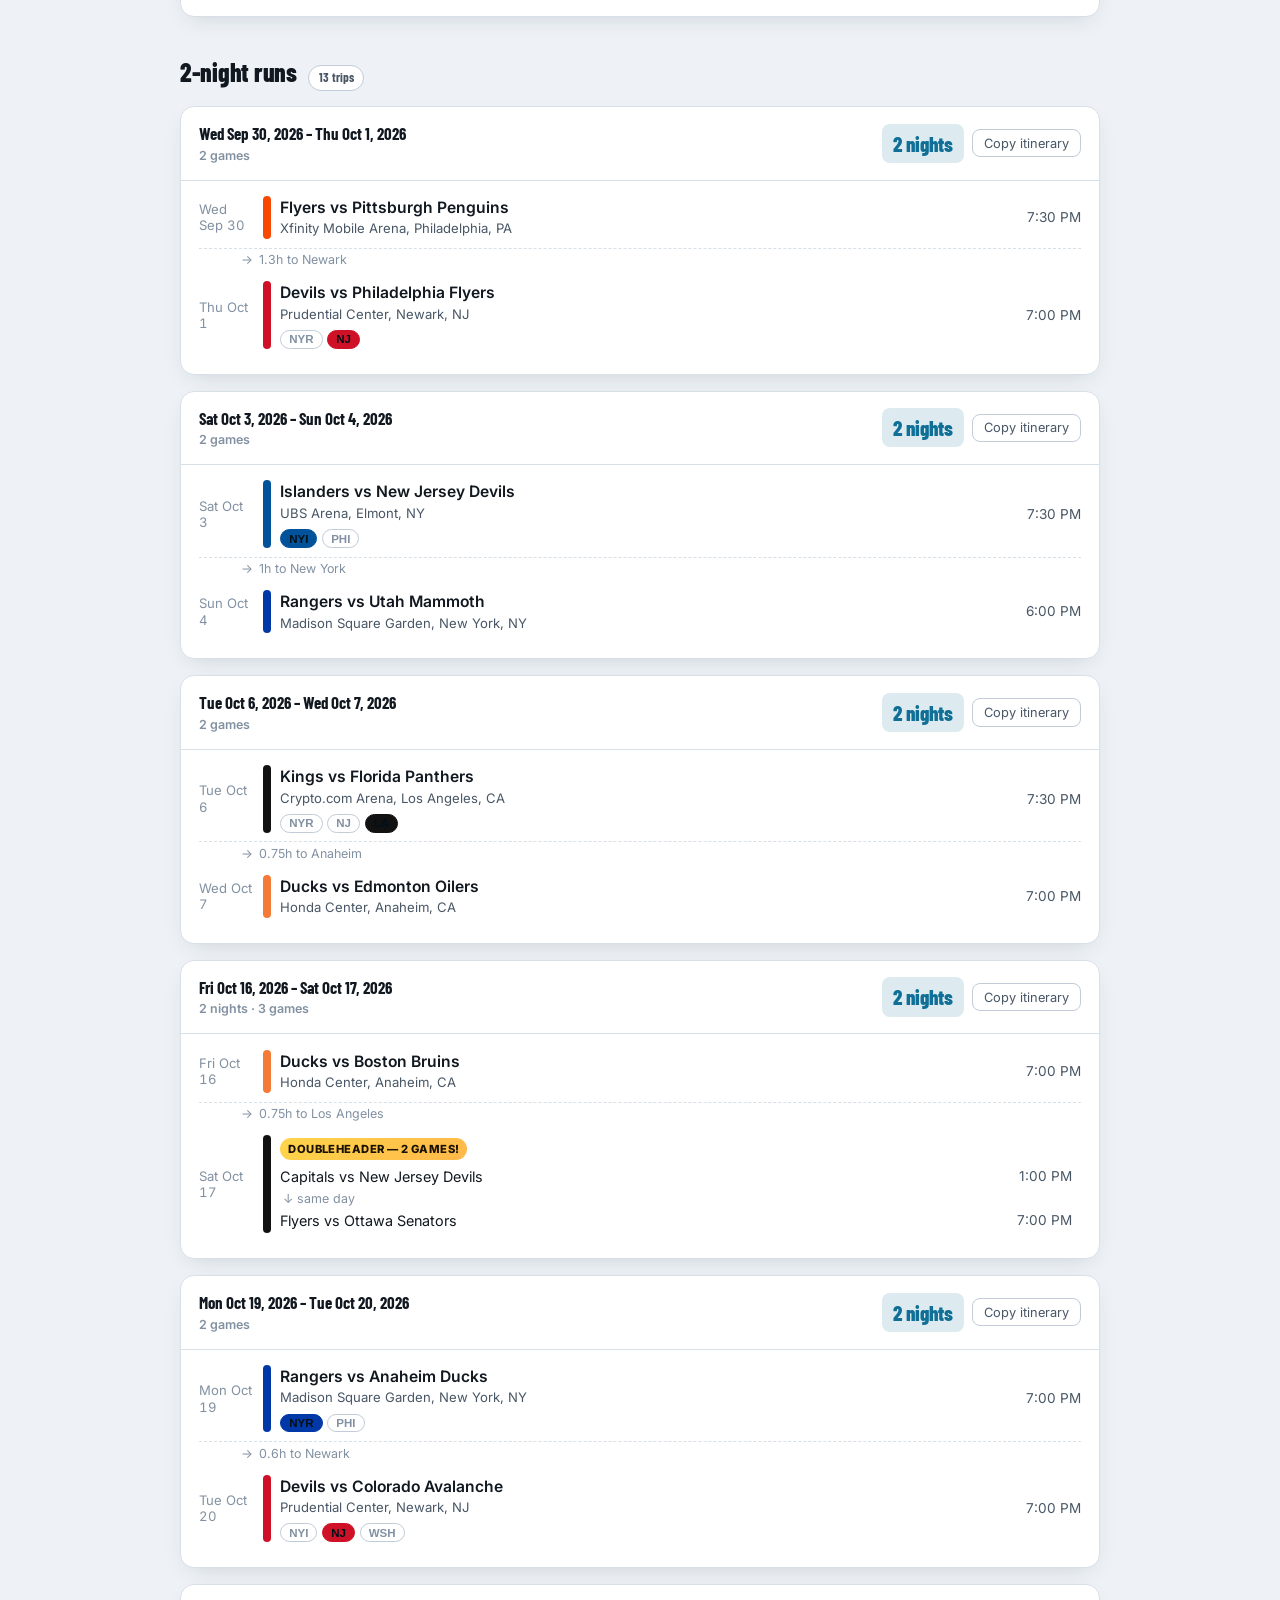
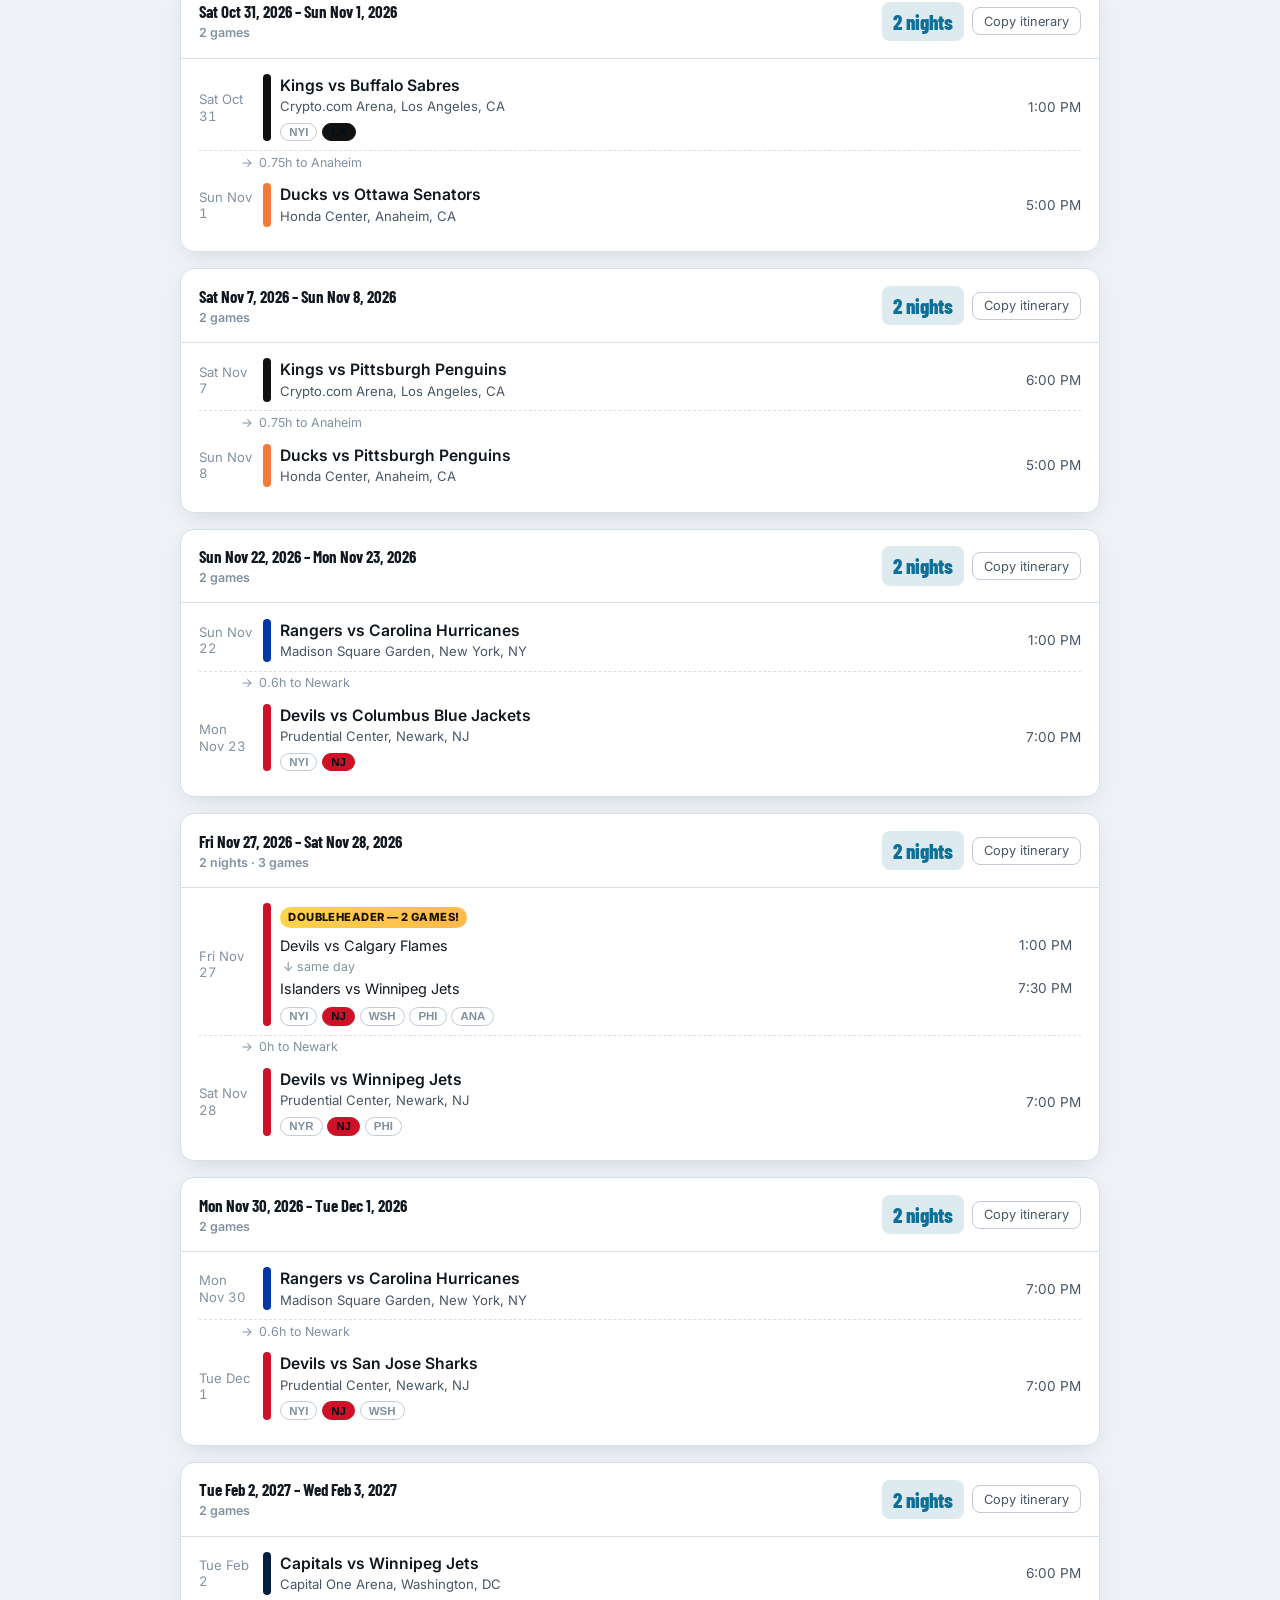
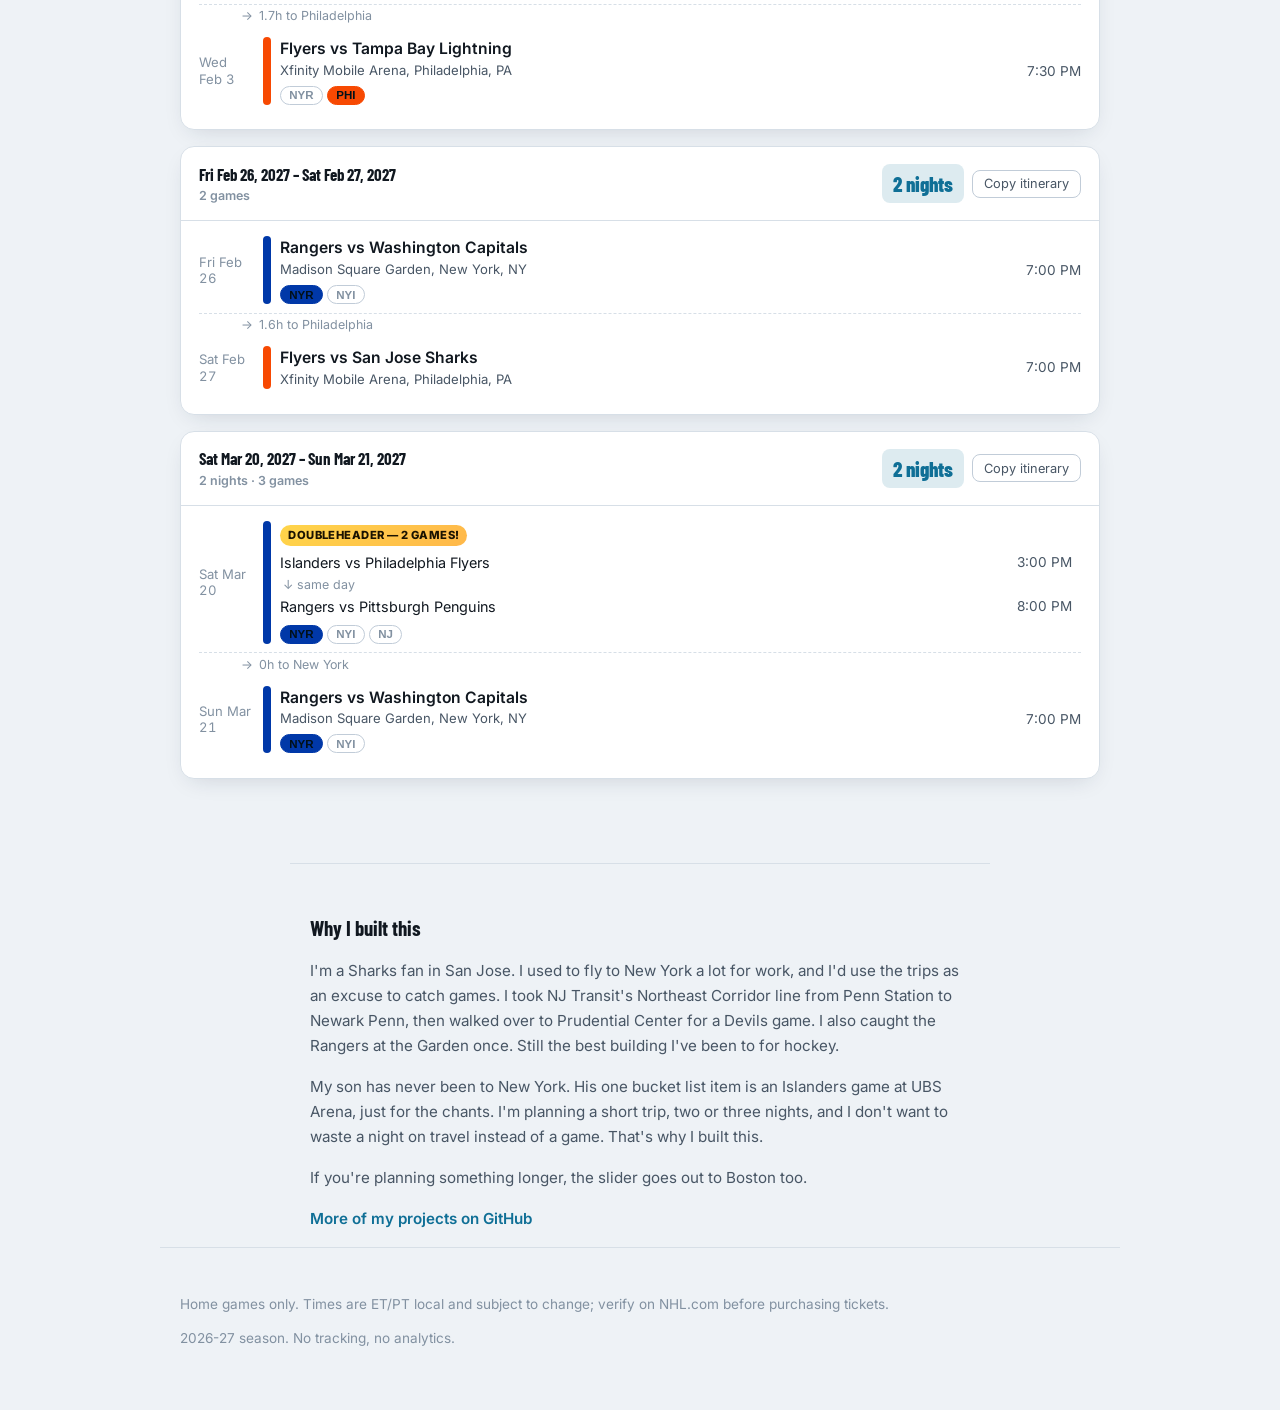
==== commit a9c8c498: "Remove the corridor schematic diagram It didn't add information beyond what the trip cards already s" ====
--- a/index.html
+++ b/index.html
@@ -60,13 +60,6 @@
   </div>
 </div>
 
-<section class="corridor-schematic-wrap" id="corridor-wrap" aria-hidden="true">
-  <div class="corridor-schematic-inner">
-    <div class="corridor-schematic" id="corridor"></div>
-  </div>
-  <p class="corridor-hint">Swipe to see the full corridor →</p>
-</section>
-
 <main id="results" aria-live="polite"></main>
 
 <section class="about-note">
--- a/styles.css
+++ b/styles.css
@@ -358,46 +358,6 @@
 }
 .live-stat strong { color: var(--ice); font-size: 1.15rem; }
 
-/* ===== corridor schematic ===== */
-.corridor-schematic-wrap {
-  border-bottom: 1px solid var(--border);
-  background: var(--bg-raised);
-}
-.corridor-schematic-inner {
-  max-width: 960px;
-  margin: 0 auto;
-  padding: 1rem 1.25rem;
-  overflow-x: auto;
-}
-.corridor-schematic svg { display: block; min-width: 560px; }
-.corridor-hint {
-  max-width: 960px;
-  margin: 0 auto;
-  padding: 0 1.25rem 0.85rem;
-  font-size: 0.78rem;
-  color: var(--text-faint);
-  text-align: center;
-  display: none;
-}
-@media (max-width: 640px) {
-  .corridor-hint { display: block; }
-}
-.corridor-node-label {
-  font-family: var(--font-body);
-  font-size: 11px;
-  fill: var(--text-dim);
-}
-.corridor-link {
-  stroke: var(--border-bright);
-  stroke-width: 2;
-  transition: stroke var(--motion-med), stroke-width var(--motion-med), opacity var(--motion-med);
-  opacity: 0.35;
-}
-.corridor-link.active {
-  opacity: 1;
-  stroke-width: 3;
-}
-
 /* ===== results ===== */
 main#results {
   max-width: 960px;
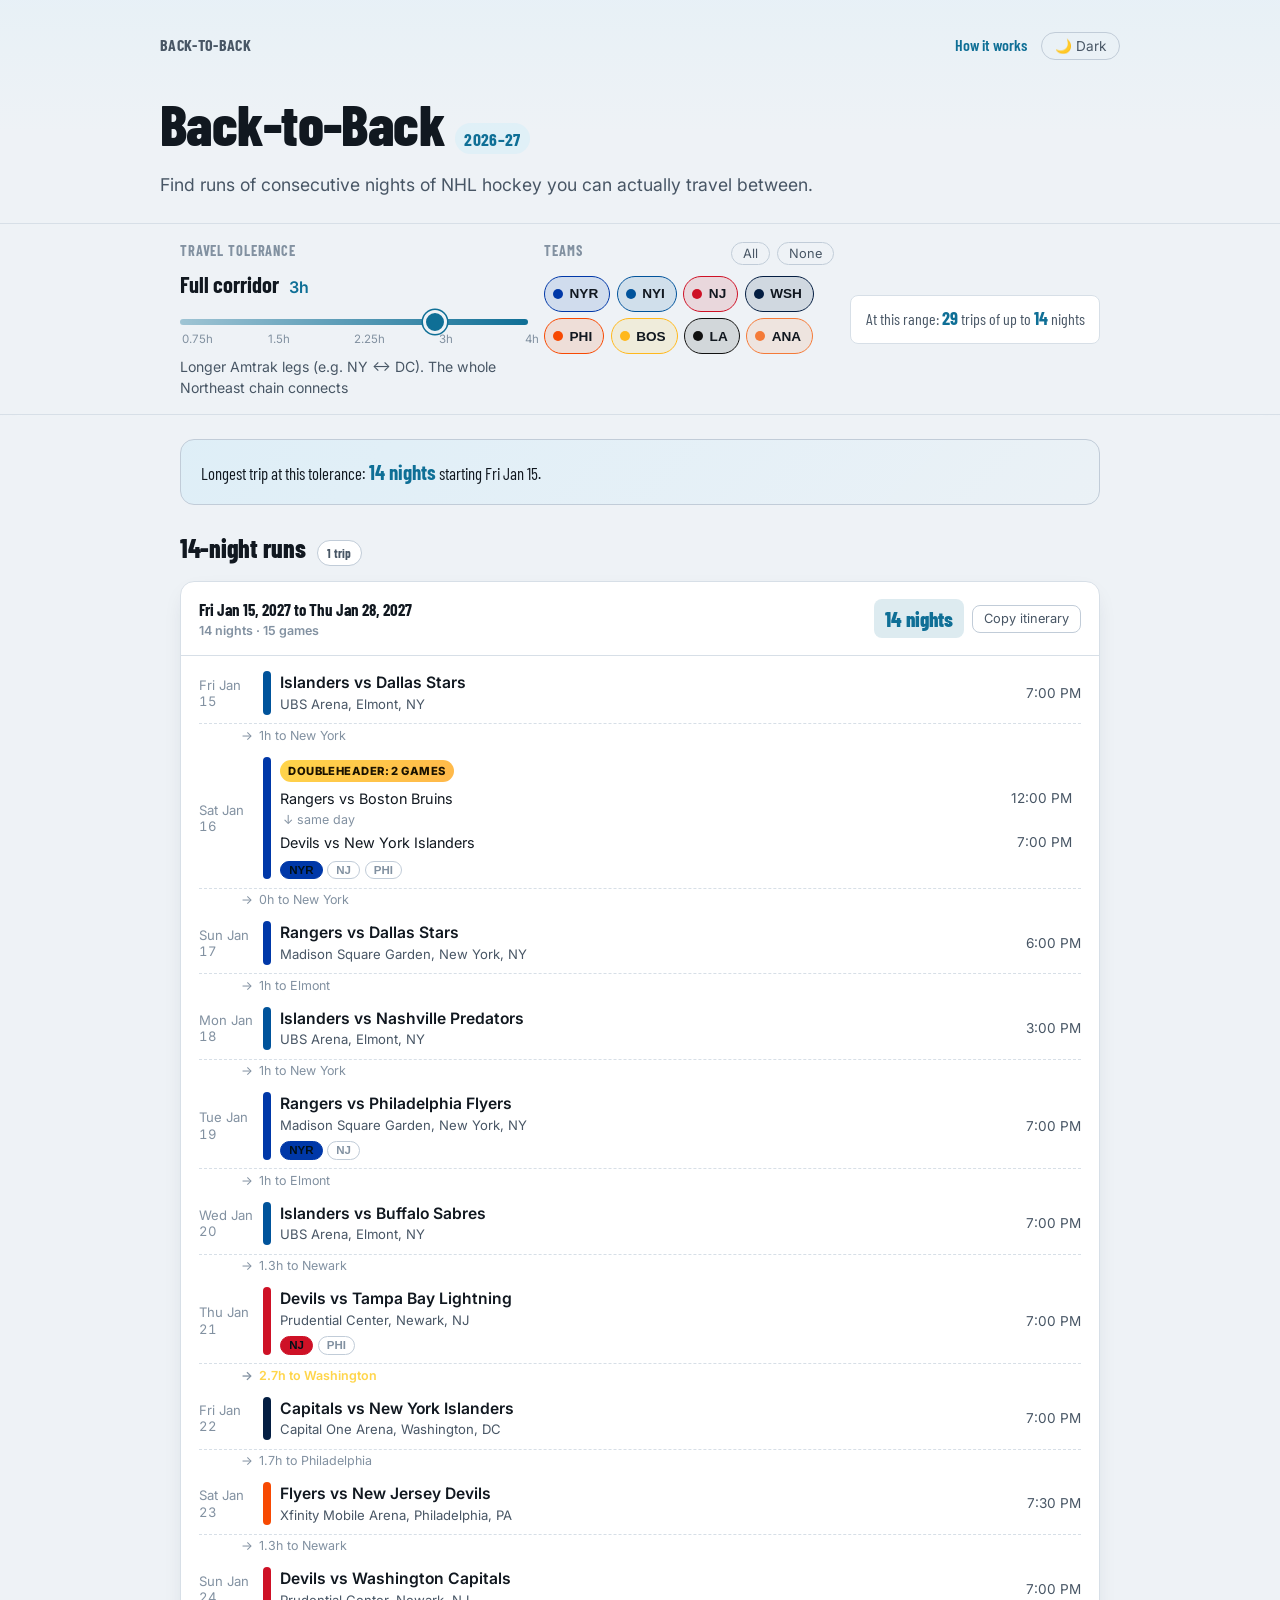
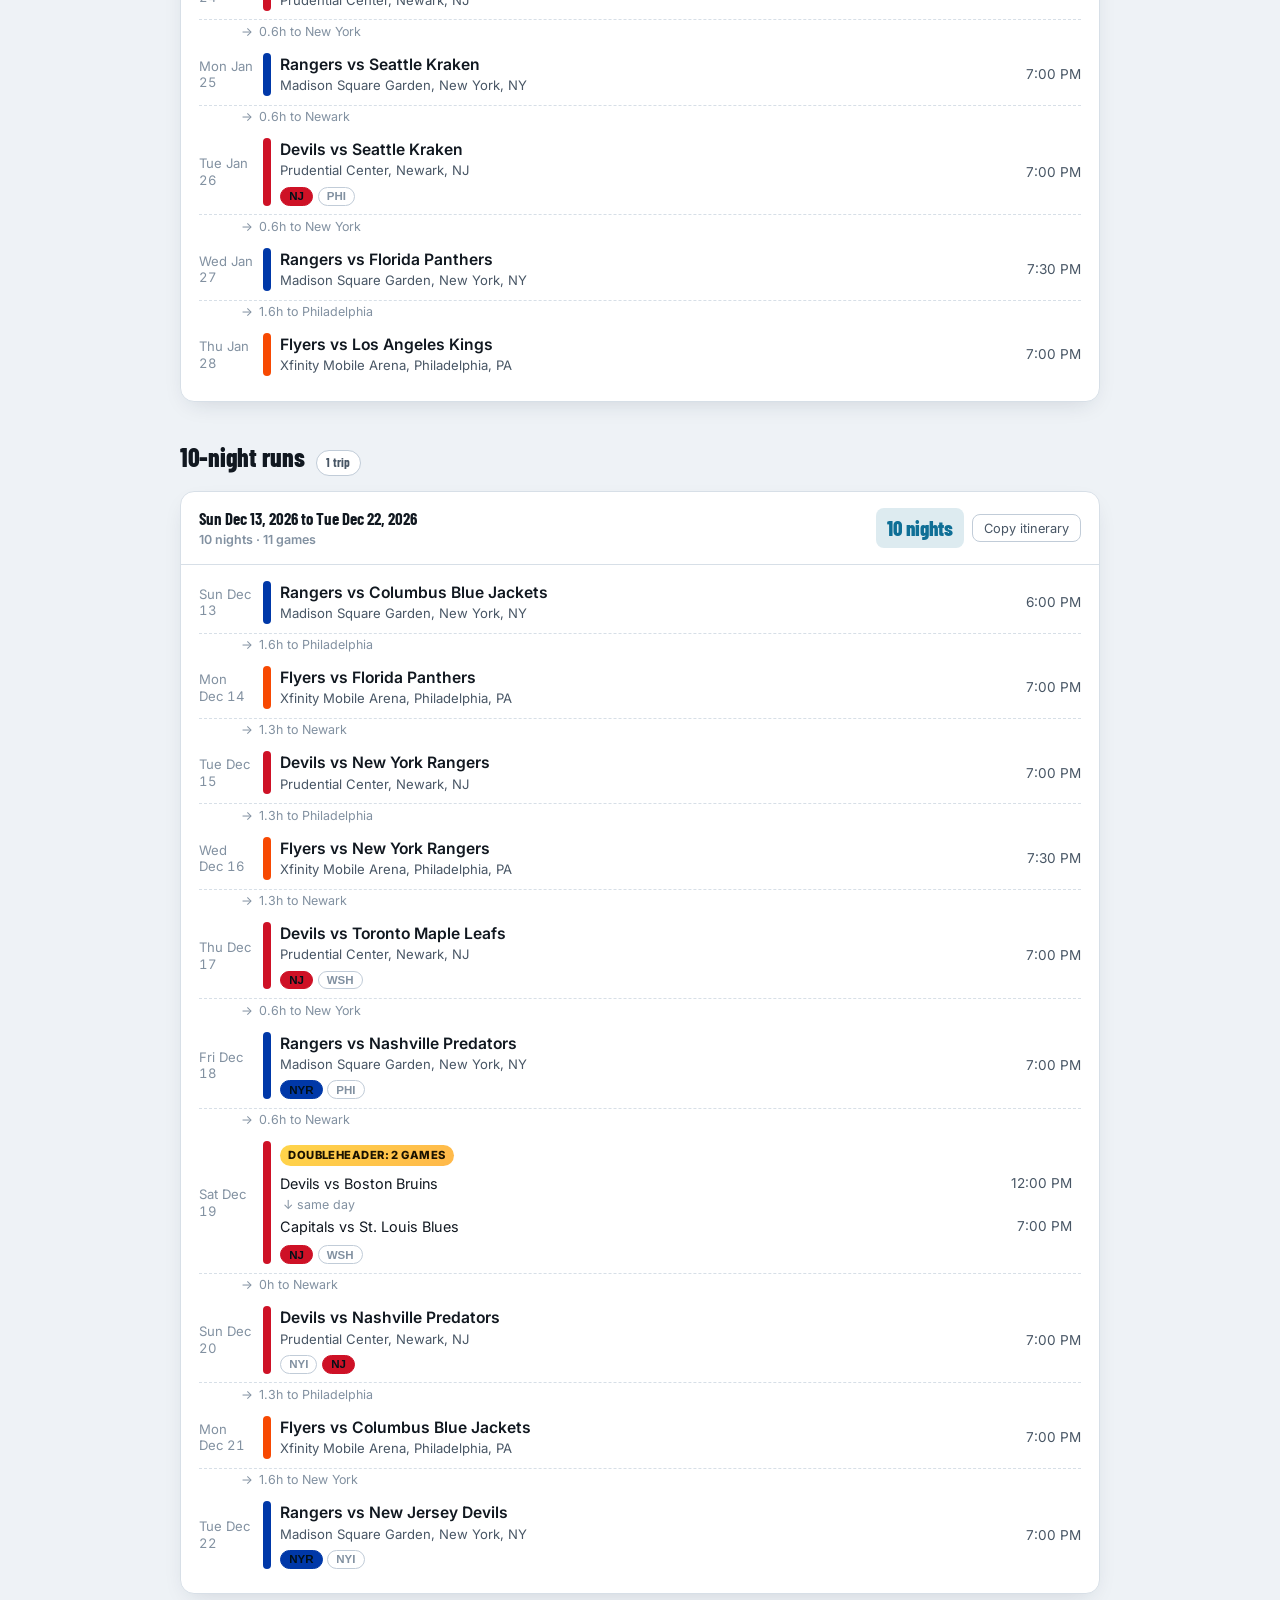
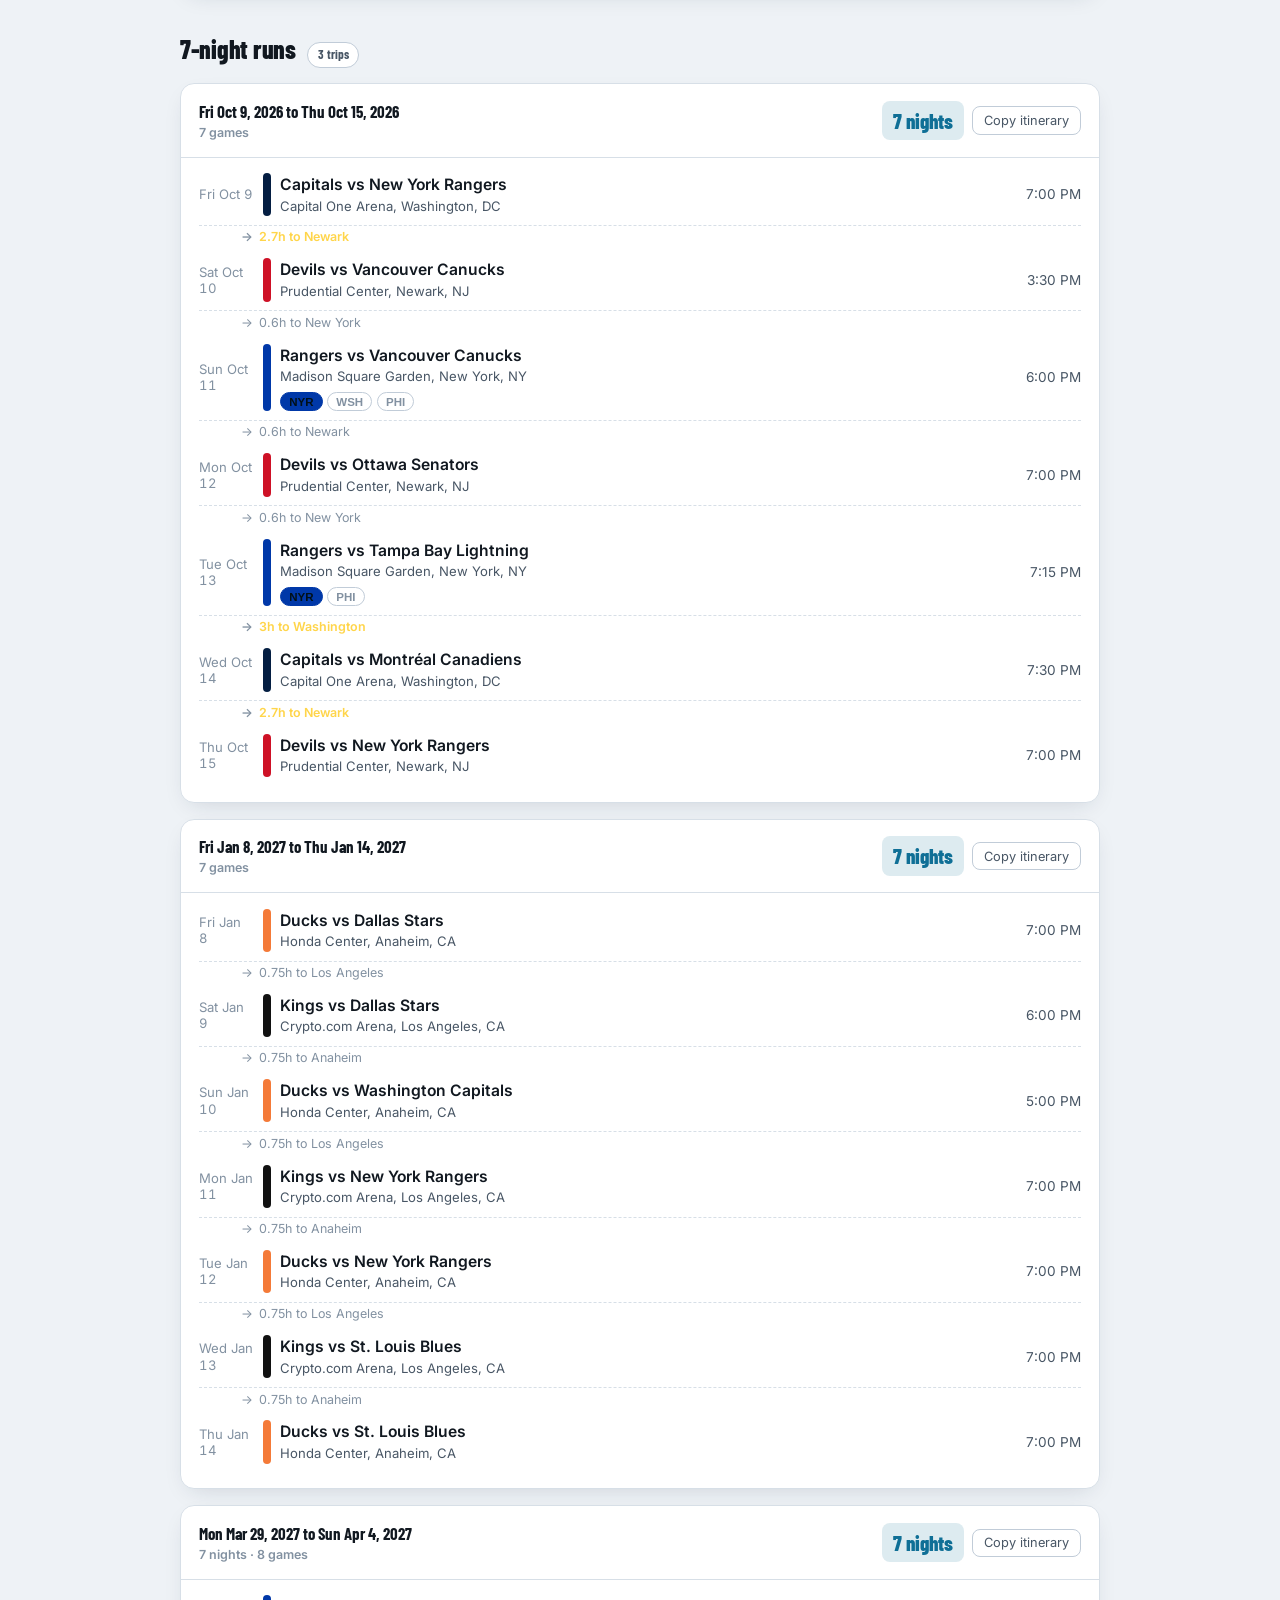
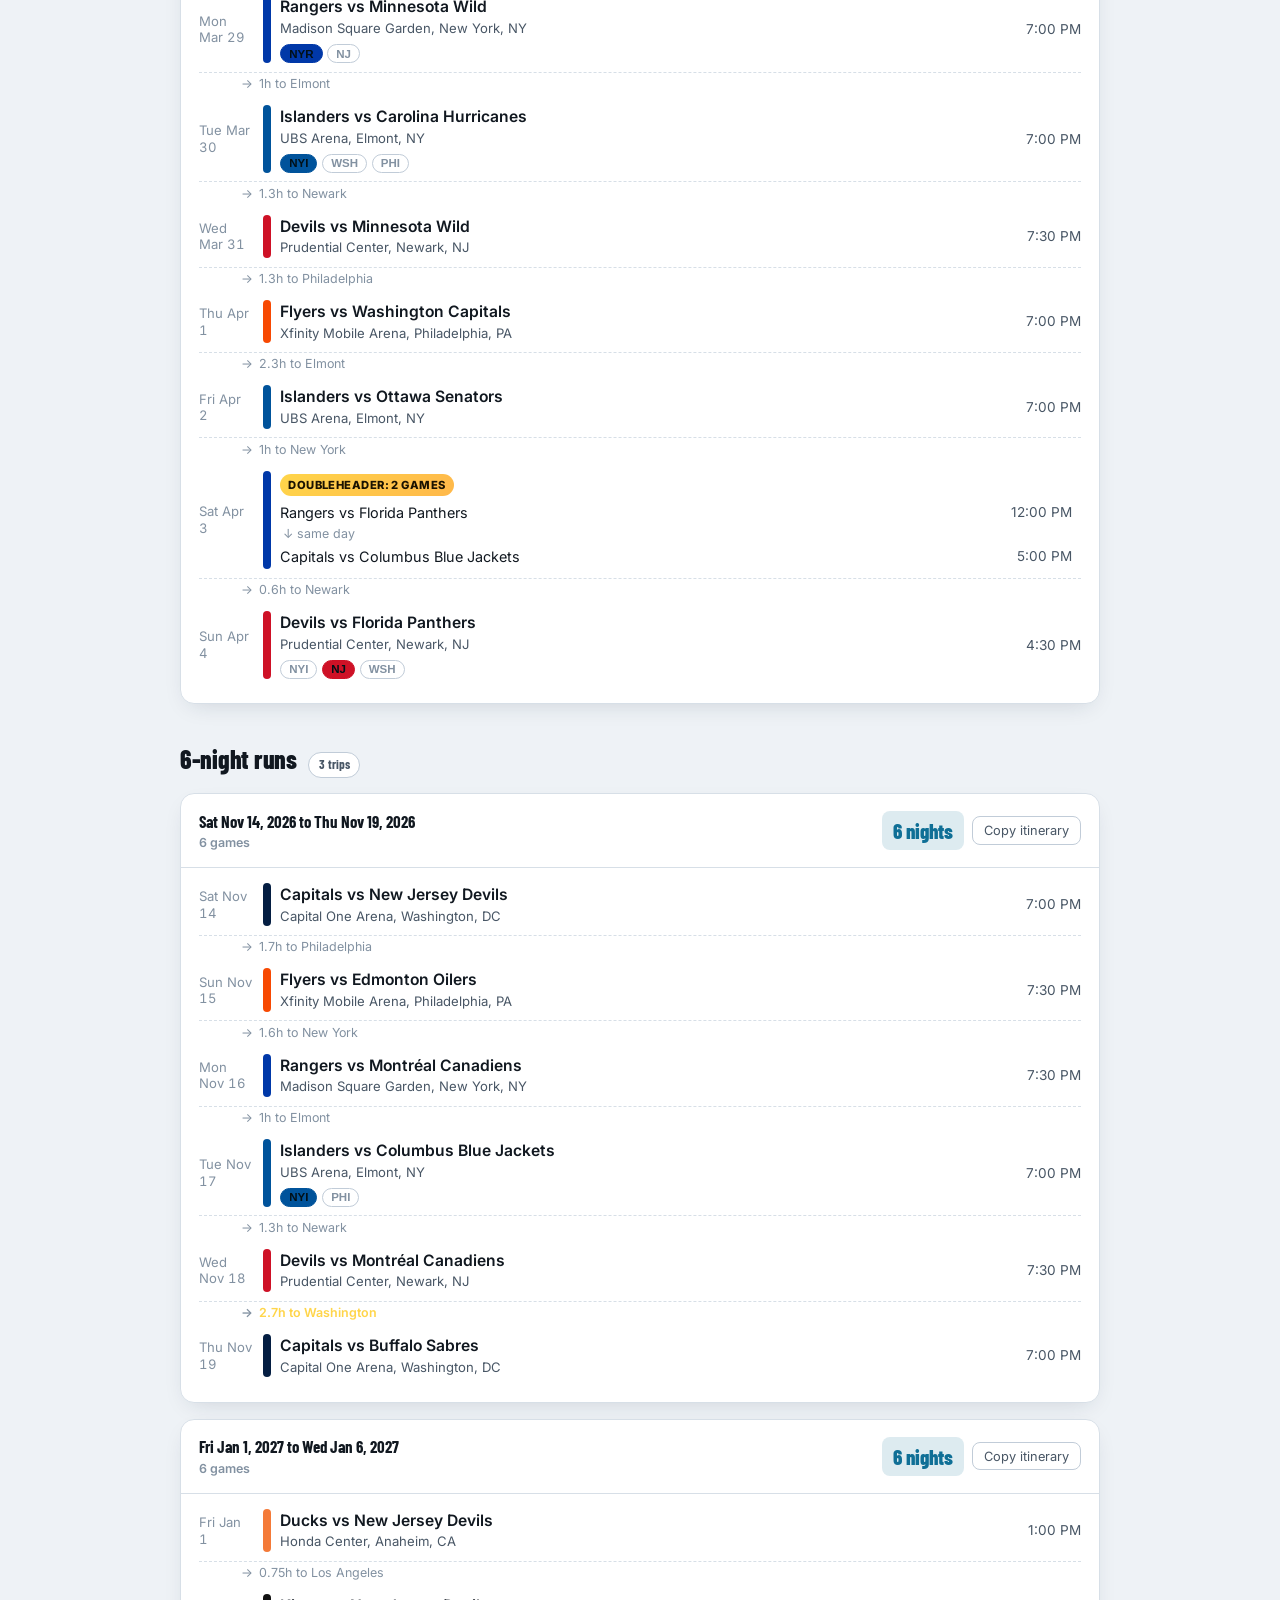
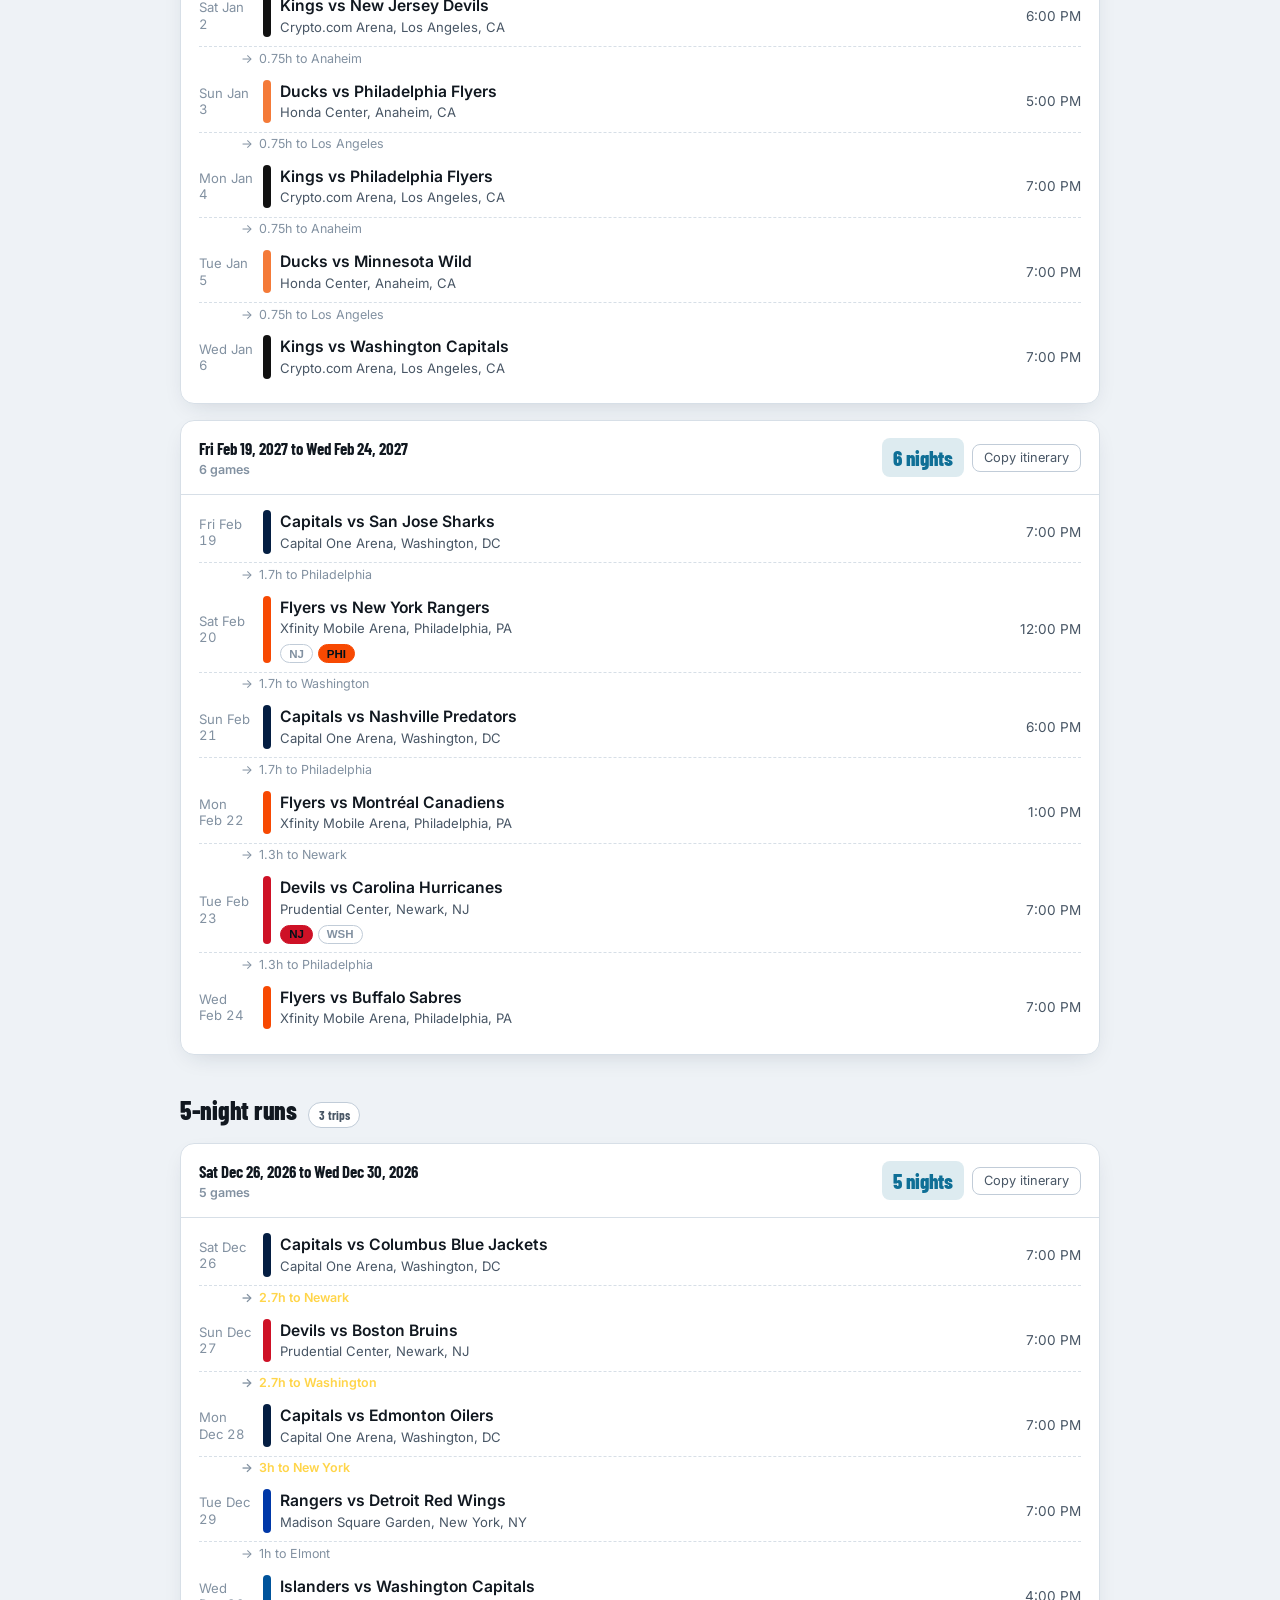
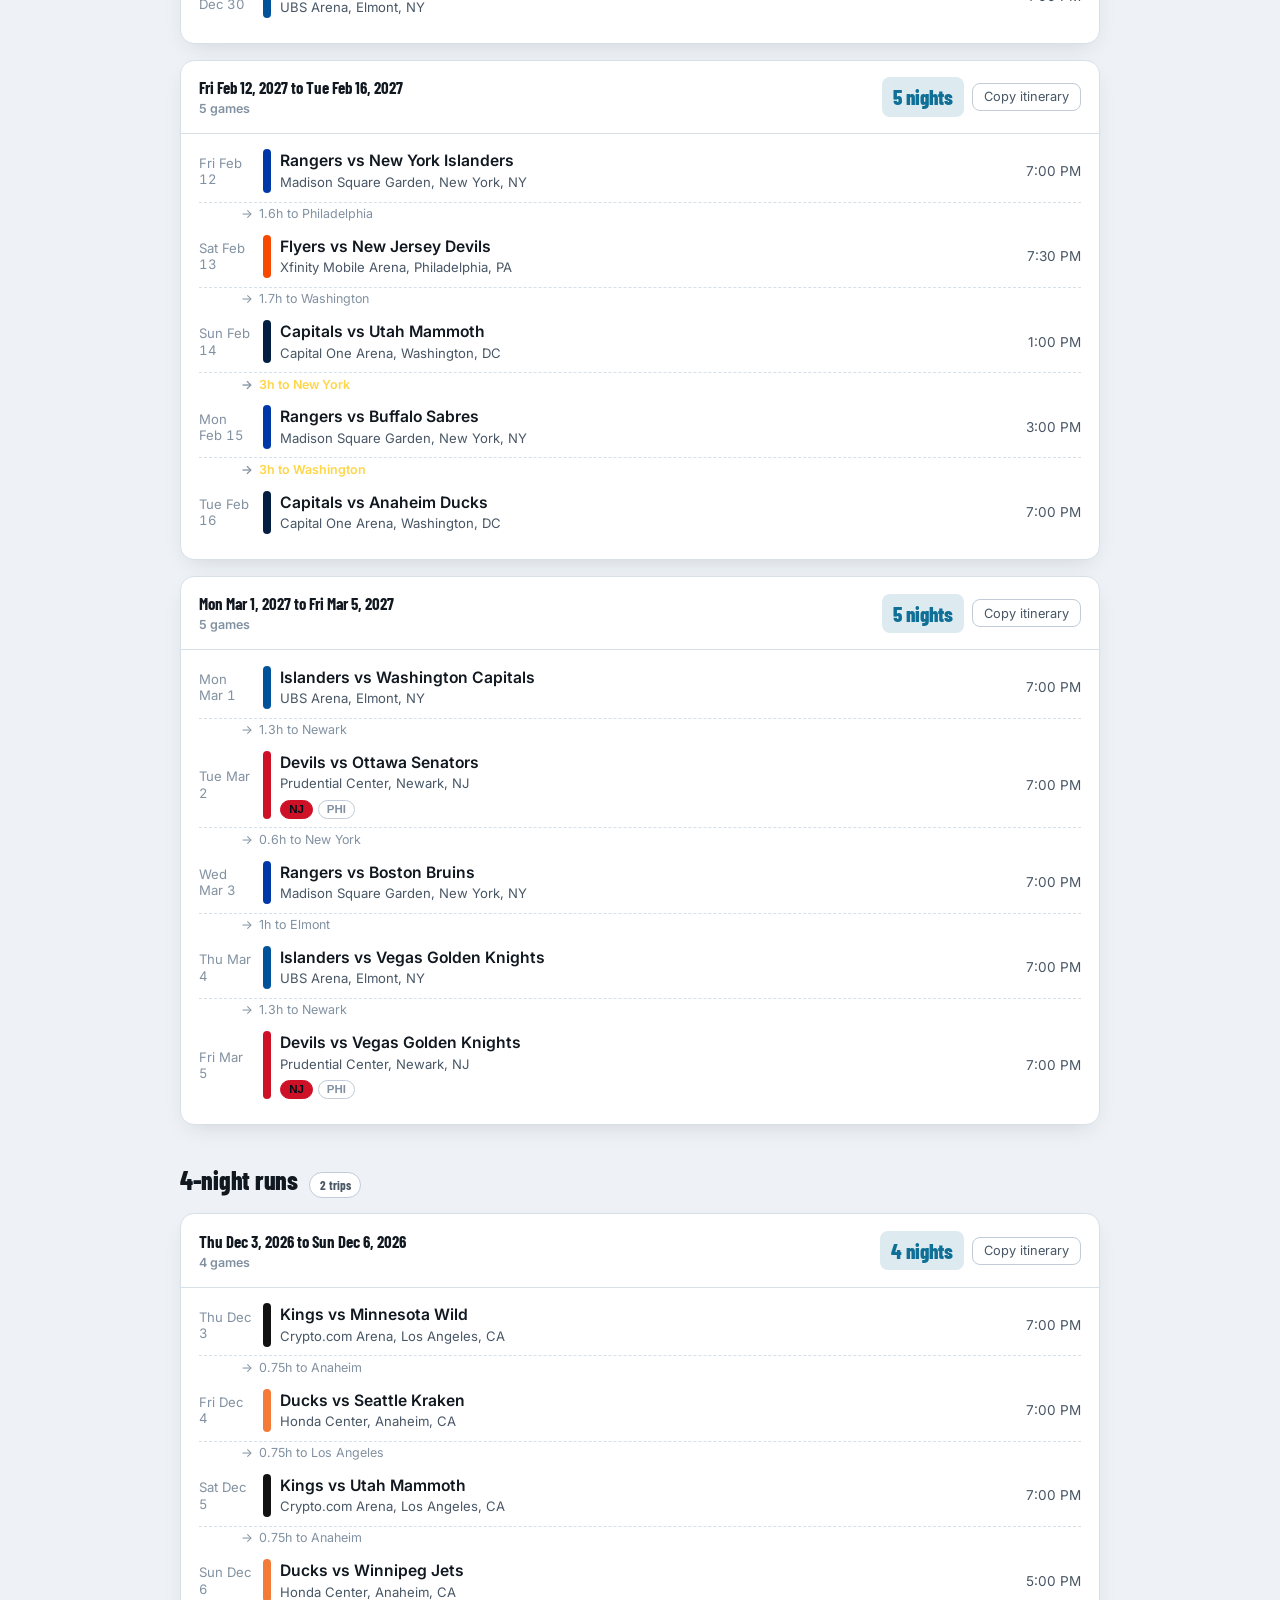
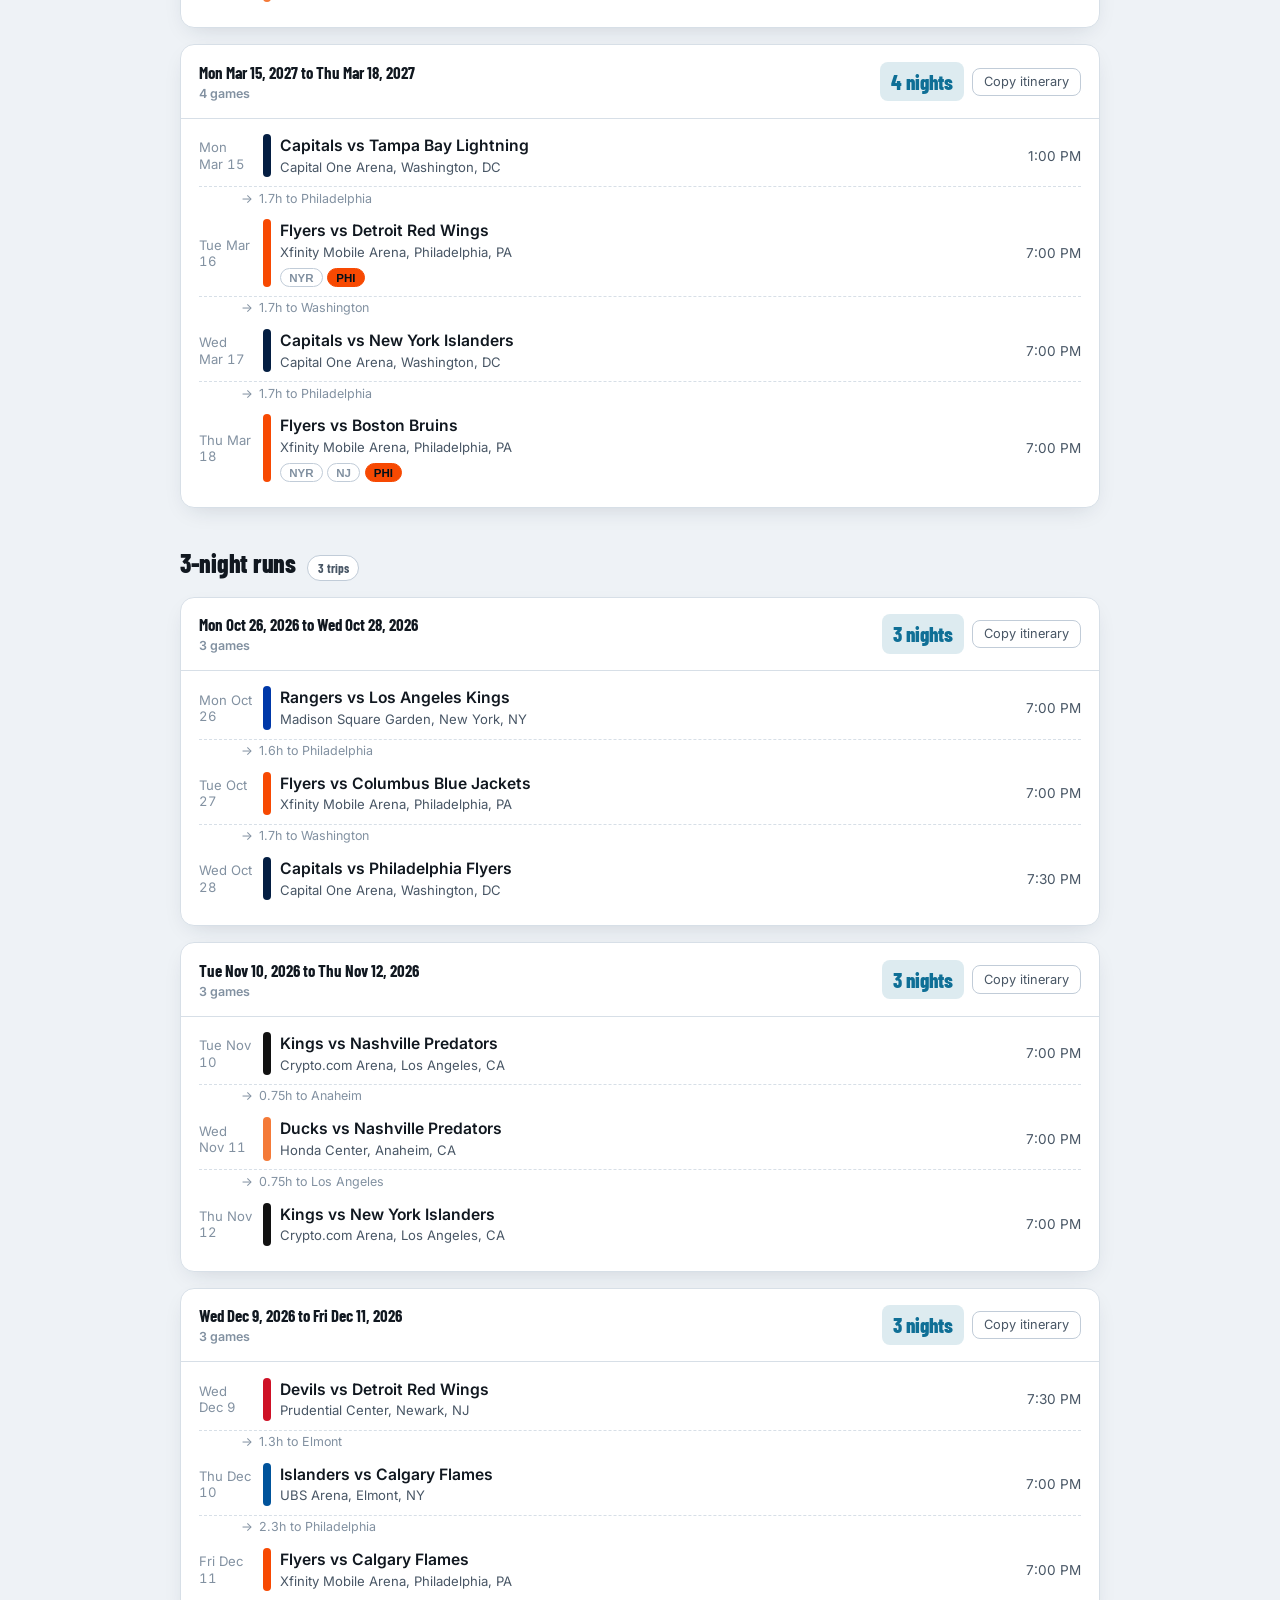
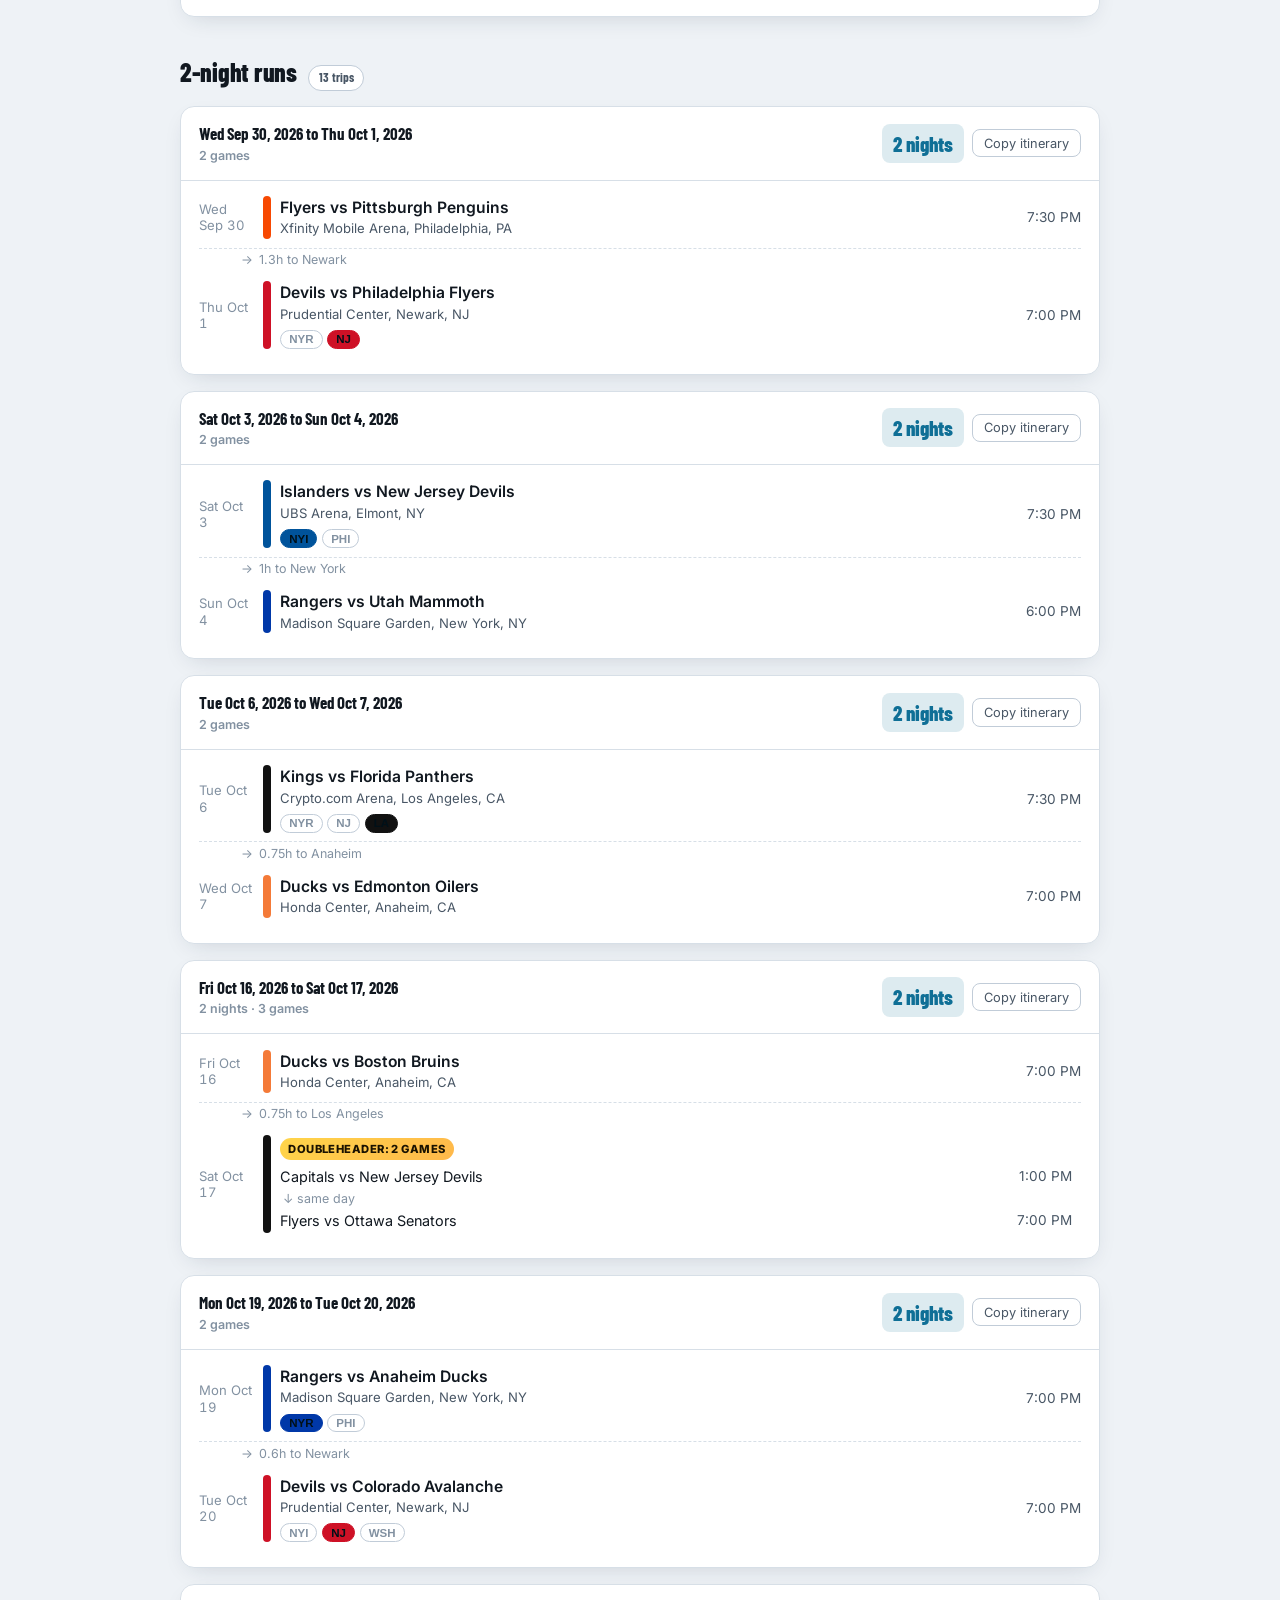
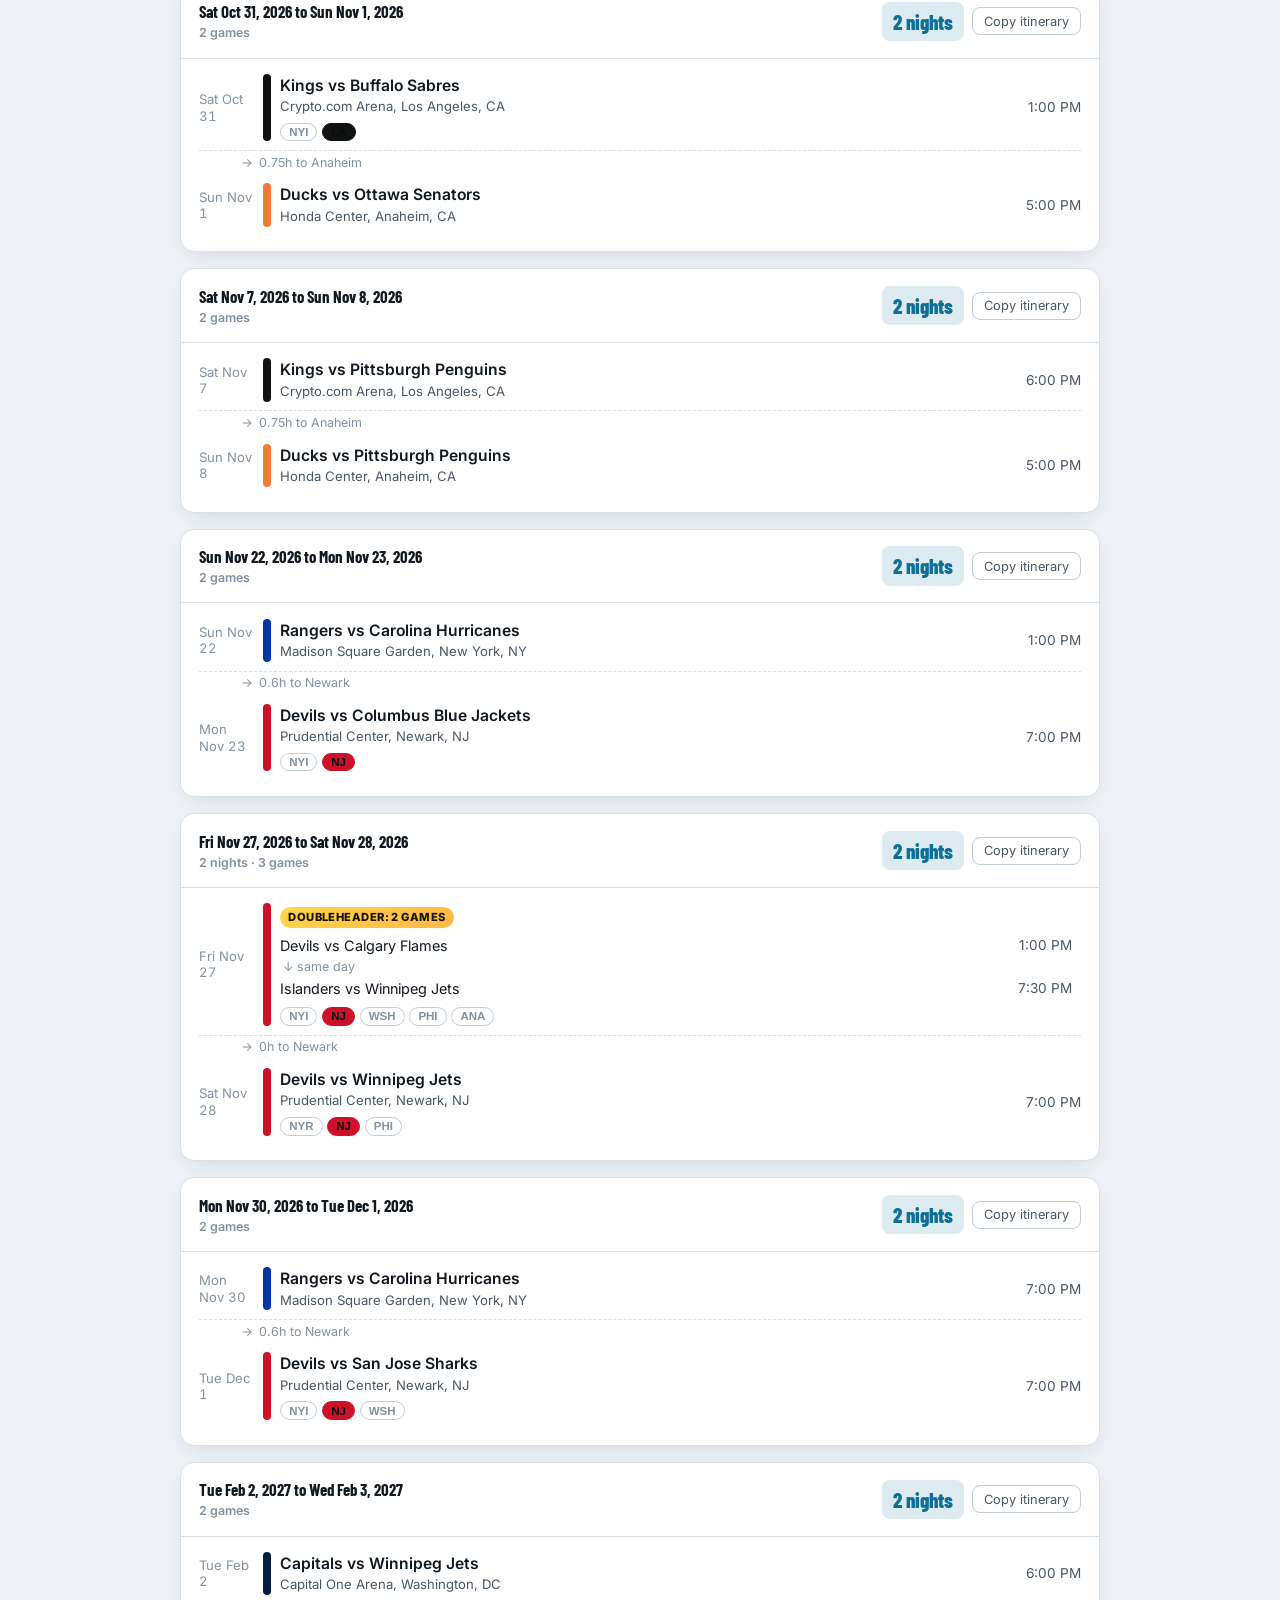
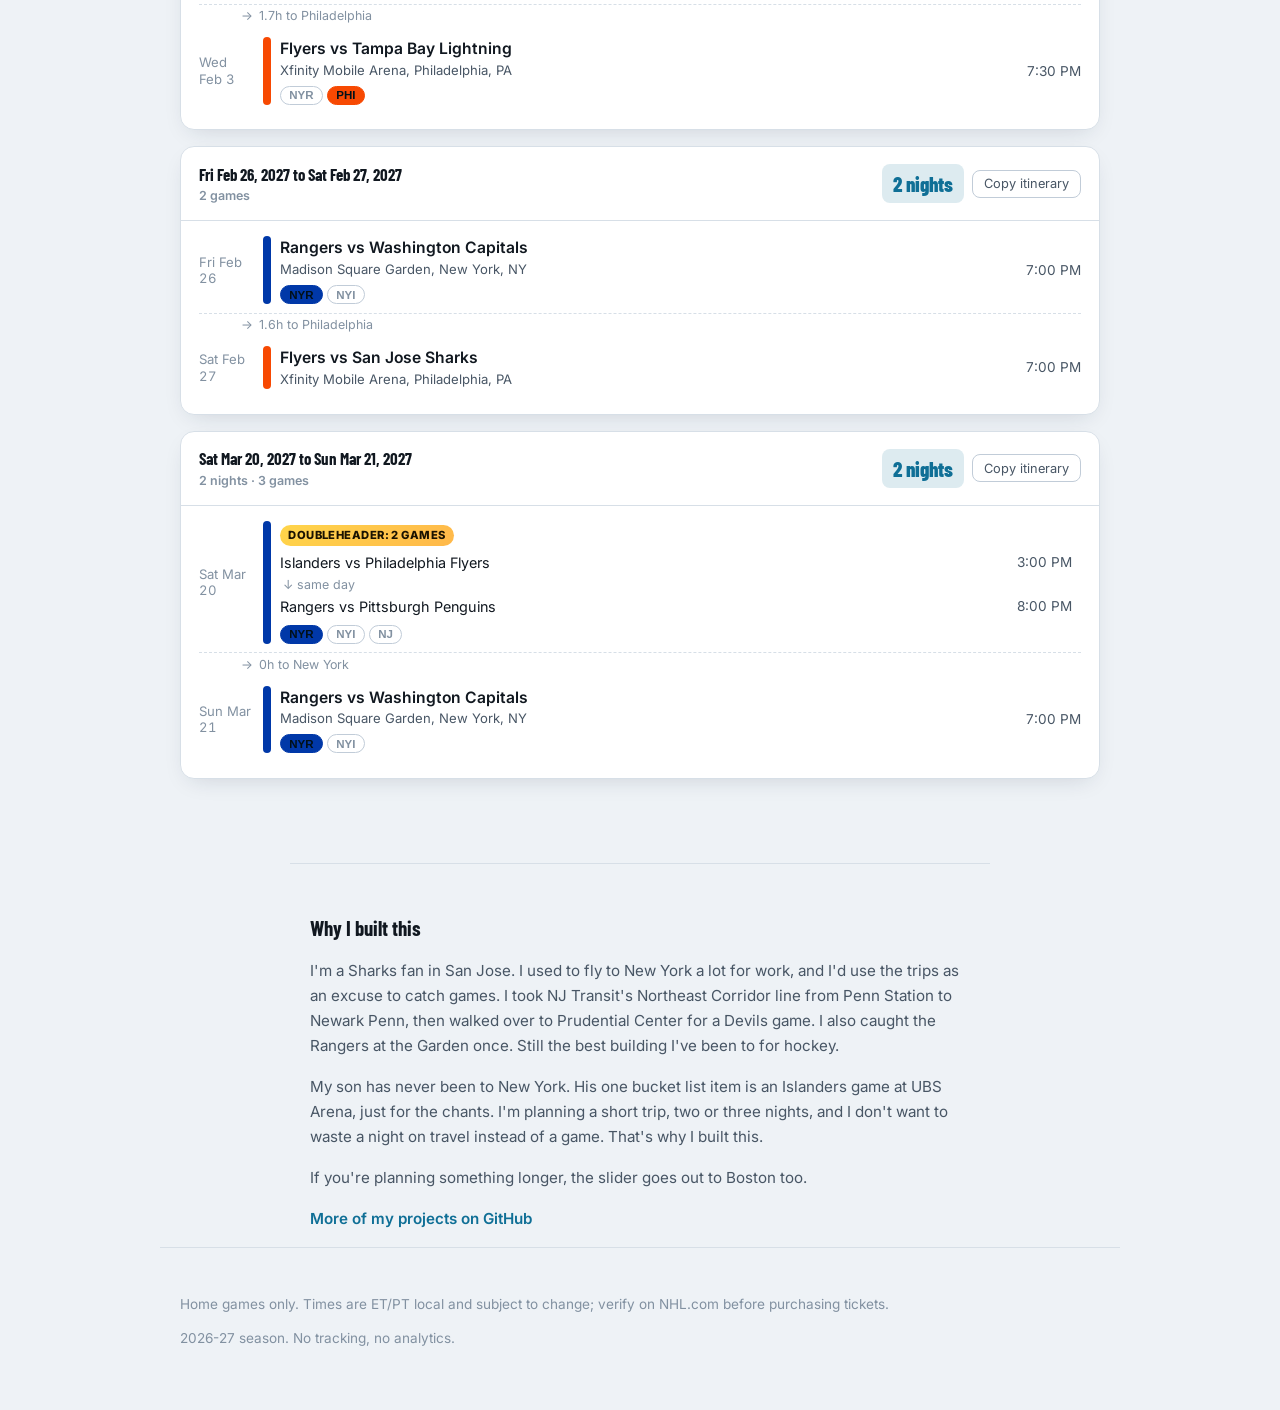
==== commit 86572460: "Remove em/en dashes site-wide, rewrite how.html prose, document style rule Swept every file (UI copy" ====
--- a/index.html
+++ b/index.html
@@ -4,7 +4,7 @@
 <meta charset="utf-8">
 <script src="theme.js"></script>
 <meta name="viewport" content="width=device-width, initial-scale=1">
-<title>Back-to-Back — 2026-27 NHL Trip Planner</title>
+<title>Back-to-Back: 2026-27 NHL Trip Planner</title>
 <meta name="description" content="Find runs of consecutive nights of NHL hockey you can actually travel between.">
 <link rel="preconnect" href="https://fonts.googleapis.com">
 <link rel="preconnect" href="https://fonts.gstatic.com" crossorigin>
@@ -42,7 +42,7 @@
              min="0" max="4" step="1" value="3"
              aria-describedby="slider-helper" aria-valuetext="Full corridor, 3.0 hours">
       <div class="stop-ticks" id="stop-ticks" aria-hidden="true"></div>
-      <p class="slider-helper" id="slider-helper">Longer Amtrak legs (e.g. NY ↔ DC) — the whole Northeast chain connects</p>
+      <p class="slider-helper" id="slider-helper">Longer Amtrak legs (e.g. NY ↔ DC). The whole Northeast chain connects</p>
     </section>
 
     <section class="team-filter" aria-labelledby="team-filter-title">
--- a/styles.css
+++ b/styles.css
@@ -1,4 +1,4 @@
-/* ===== Back-to-Back — rink-inspired dark theme ===== */
+/* ===== Back-to-Back: rink-inspired dark theme ===== */
 
 :root {
   --bg: #0a0e14;
@@ -45,8 +45,9 @@
   }
 }
 
-/* Manual theme toggle overrides — win over the system prefers-color-scheme
-   query in either direction once the visitor picks a theme explicitly. */
+/* Manual theme toggle overrides. These win over the system
+   prefers-color-scheme query in either direction once the visitor picks a
+   theme explicitly. */
 :root[data-theme="light"] {
   --bg: #eef2f6;
   --bg-raised: #ffffff;
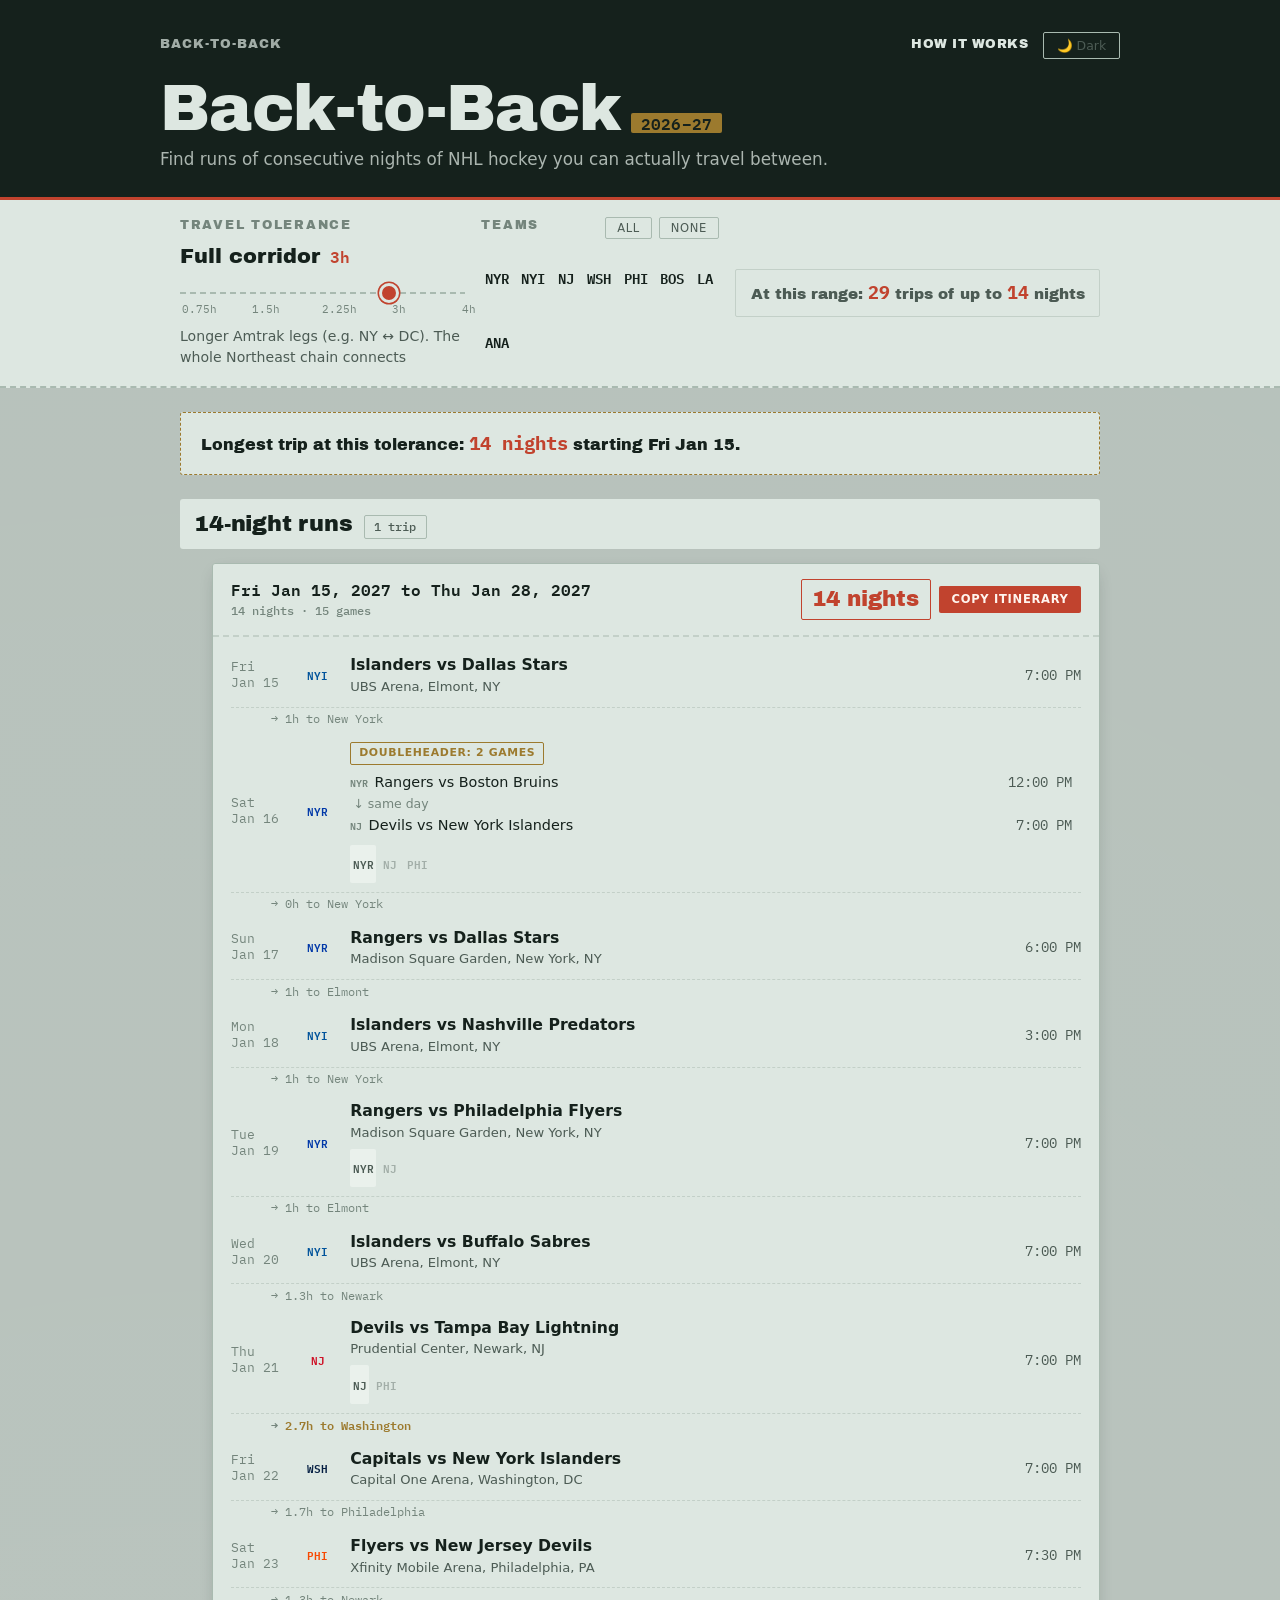
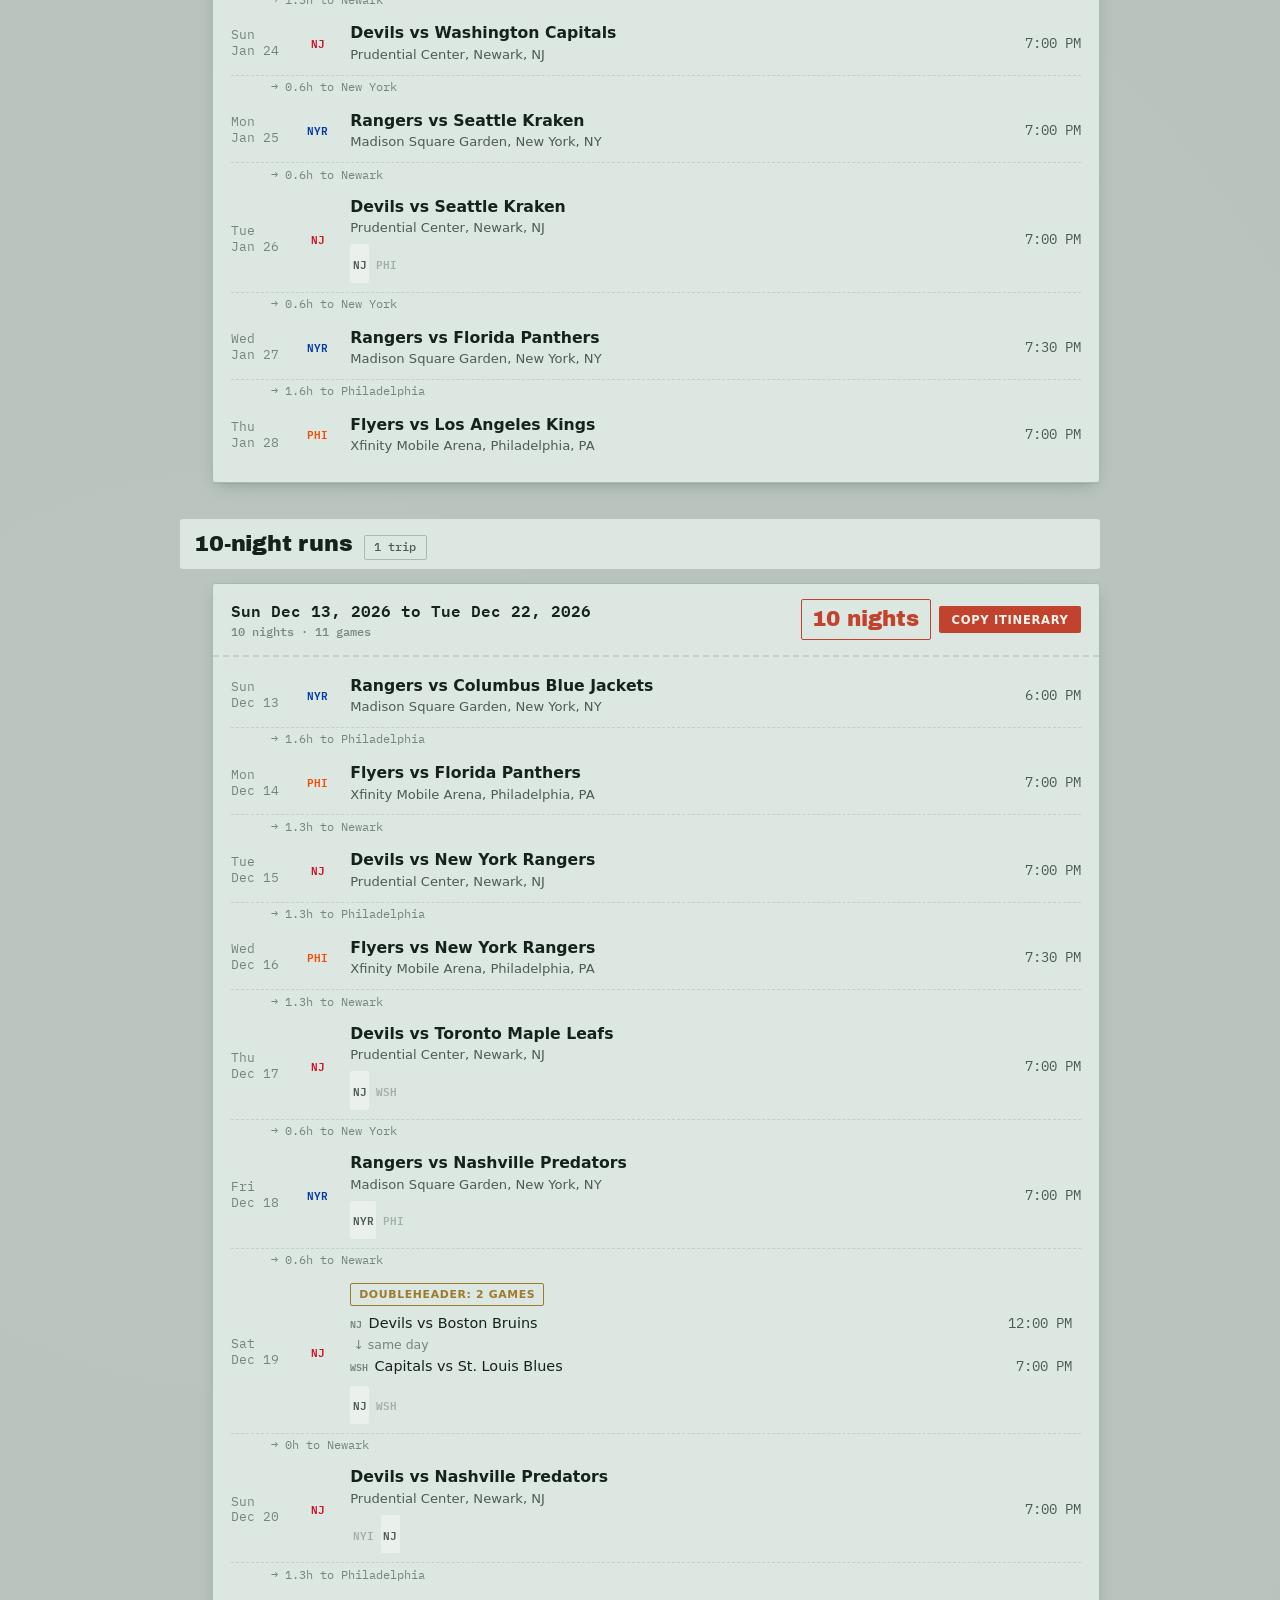
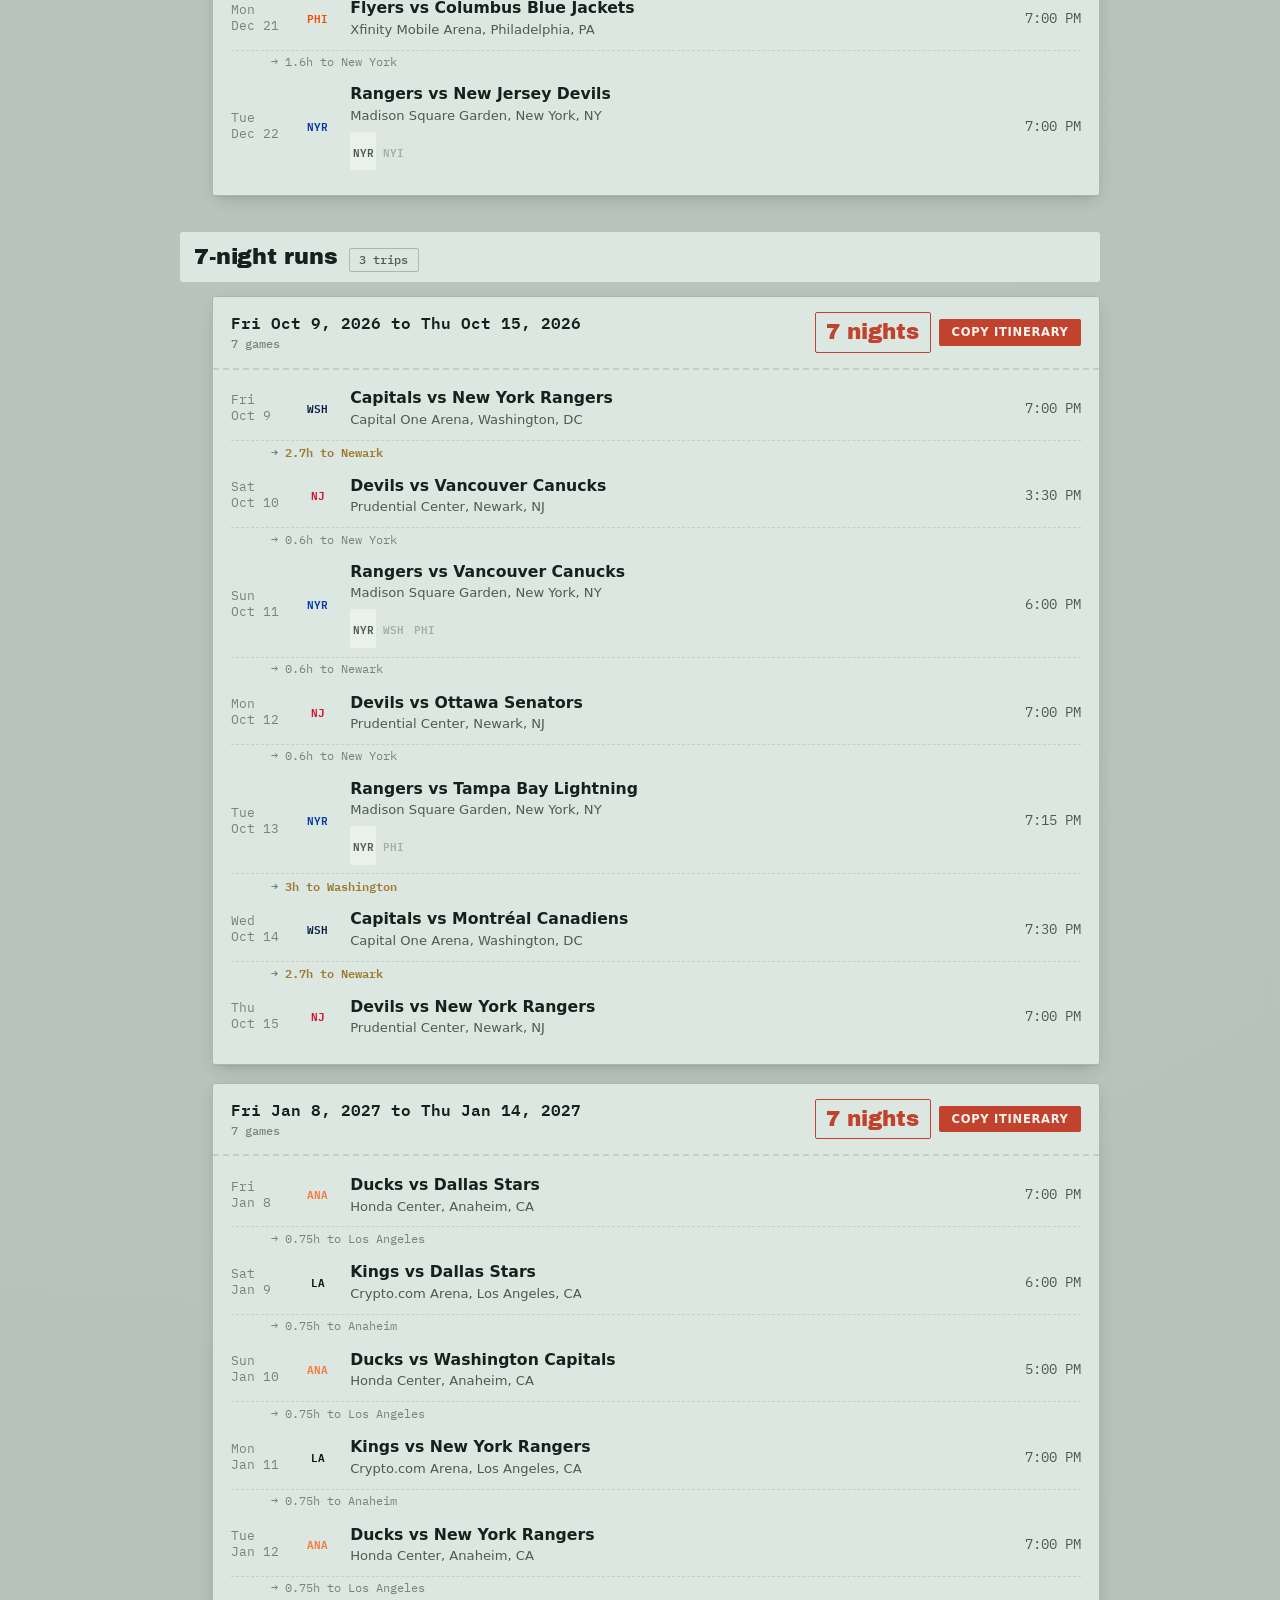
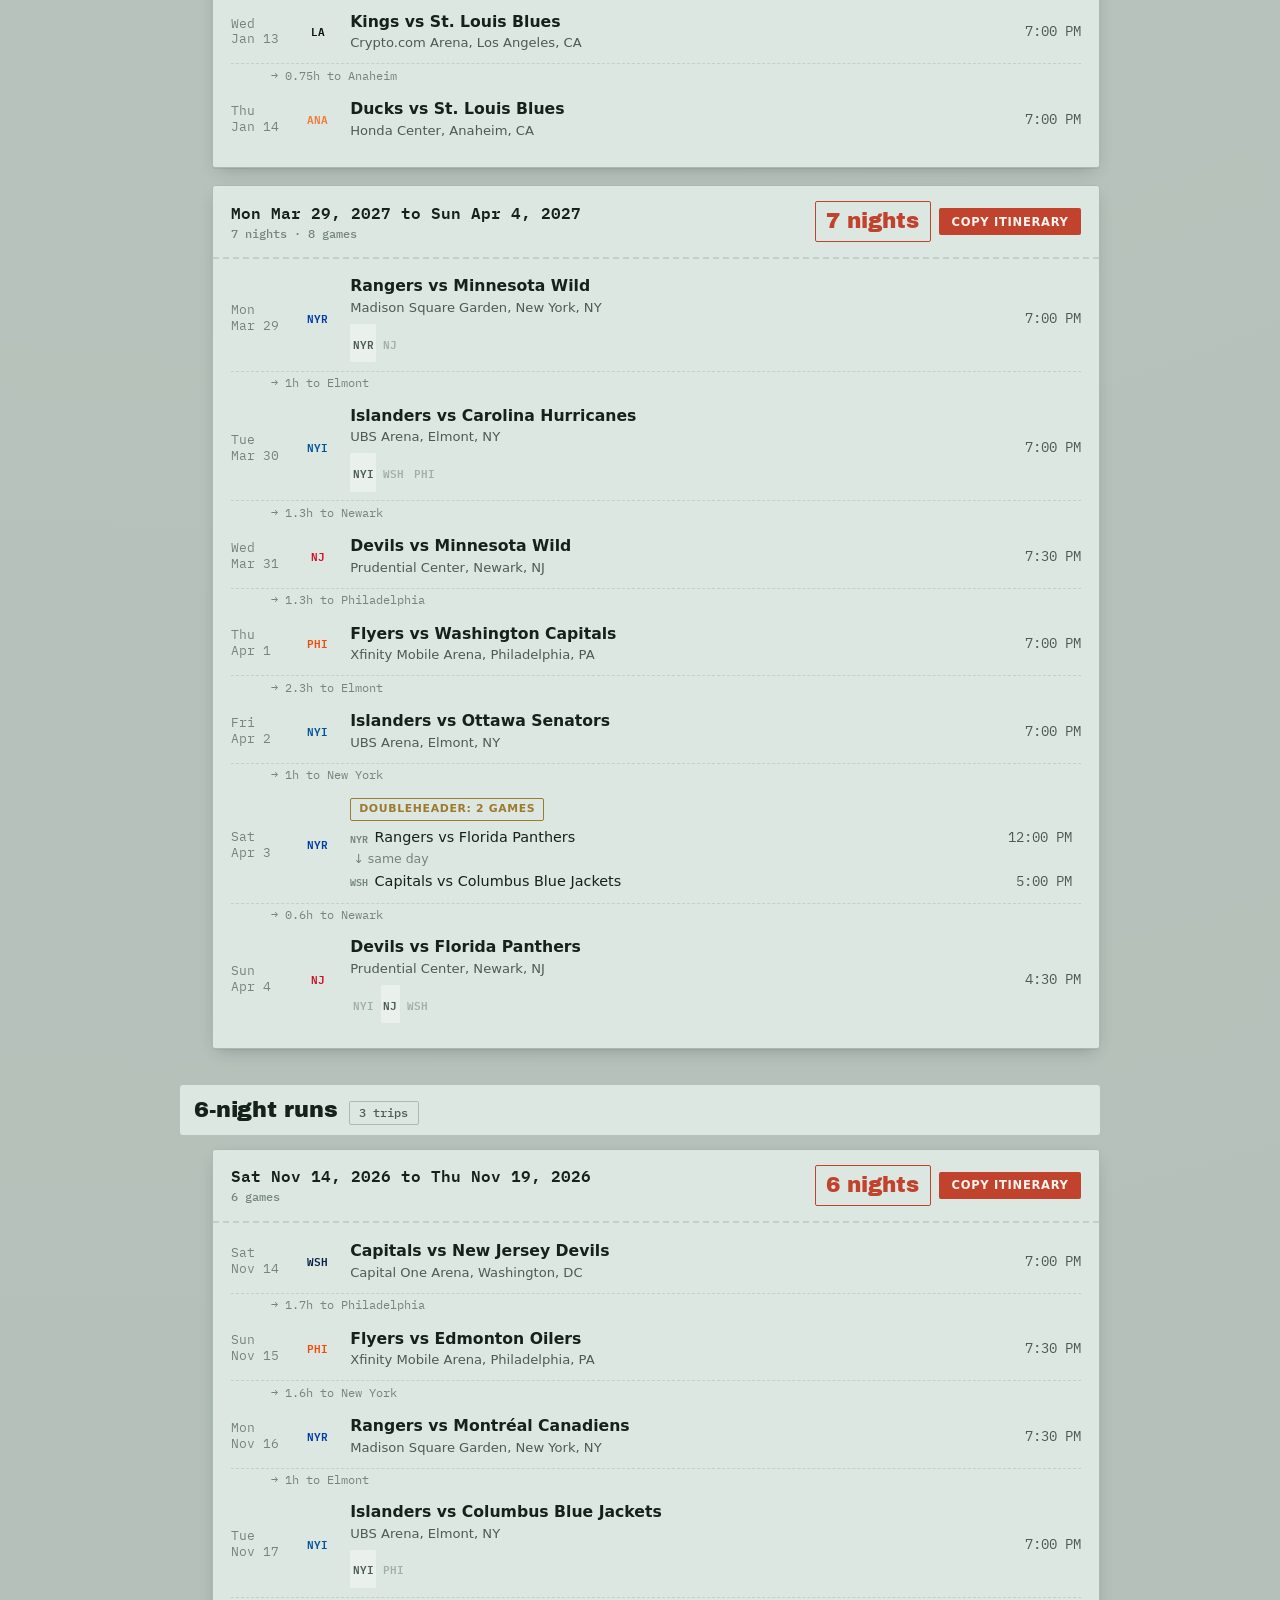
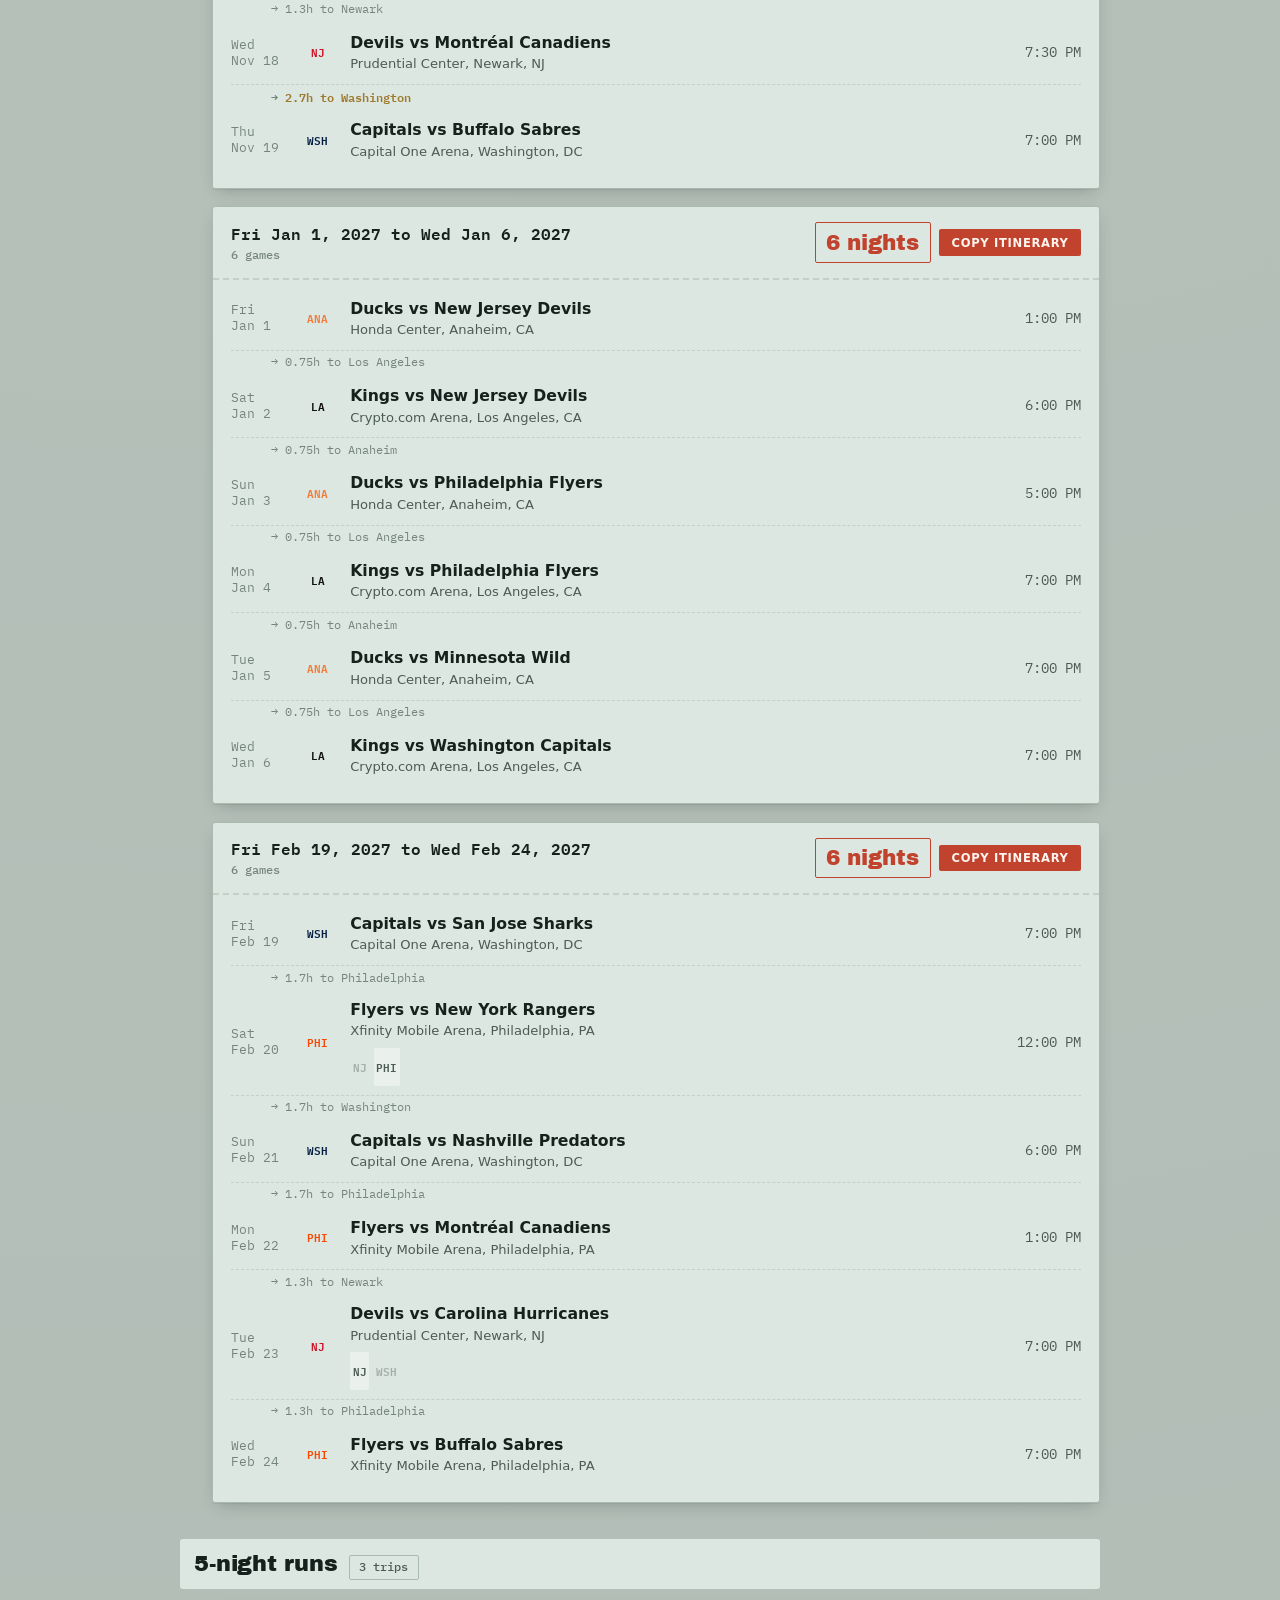
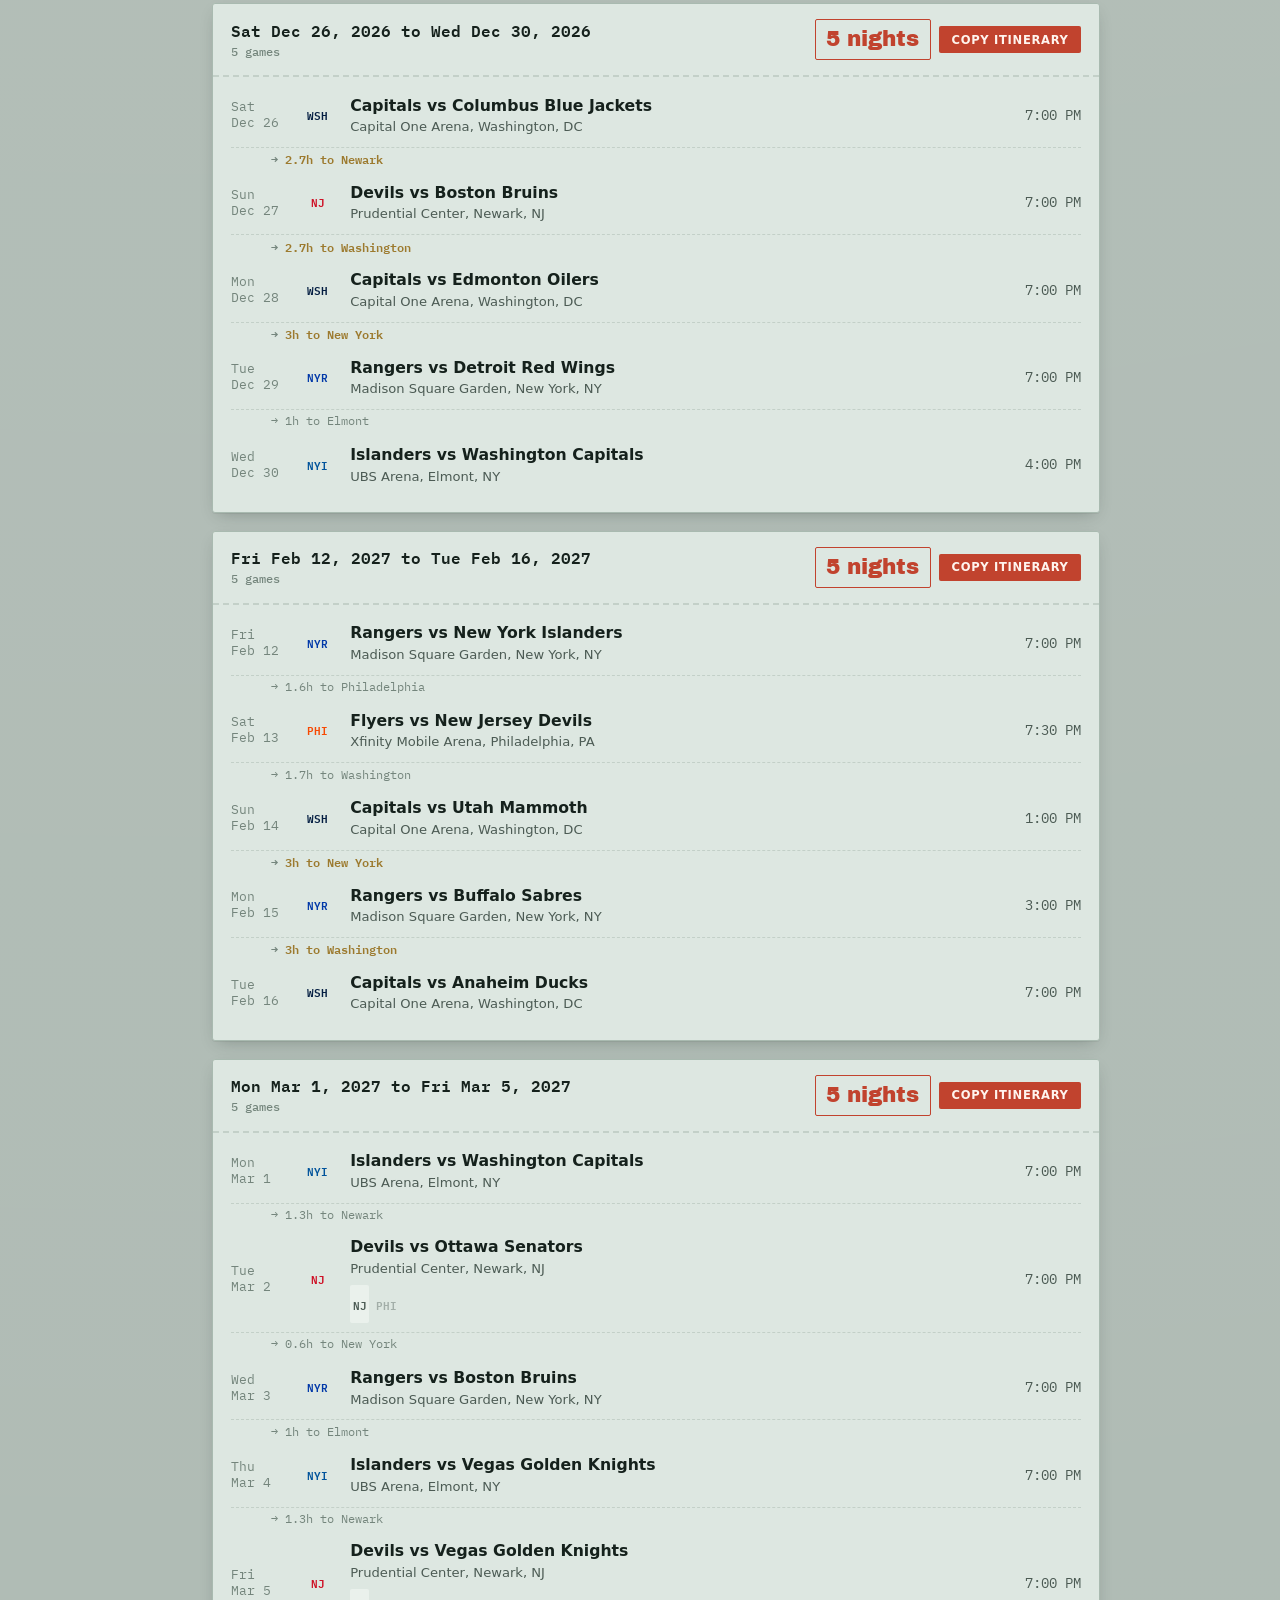
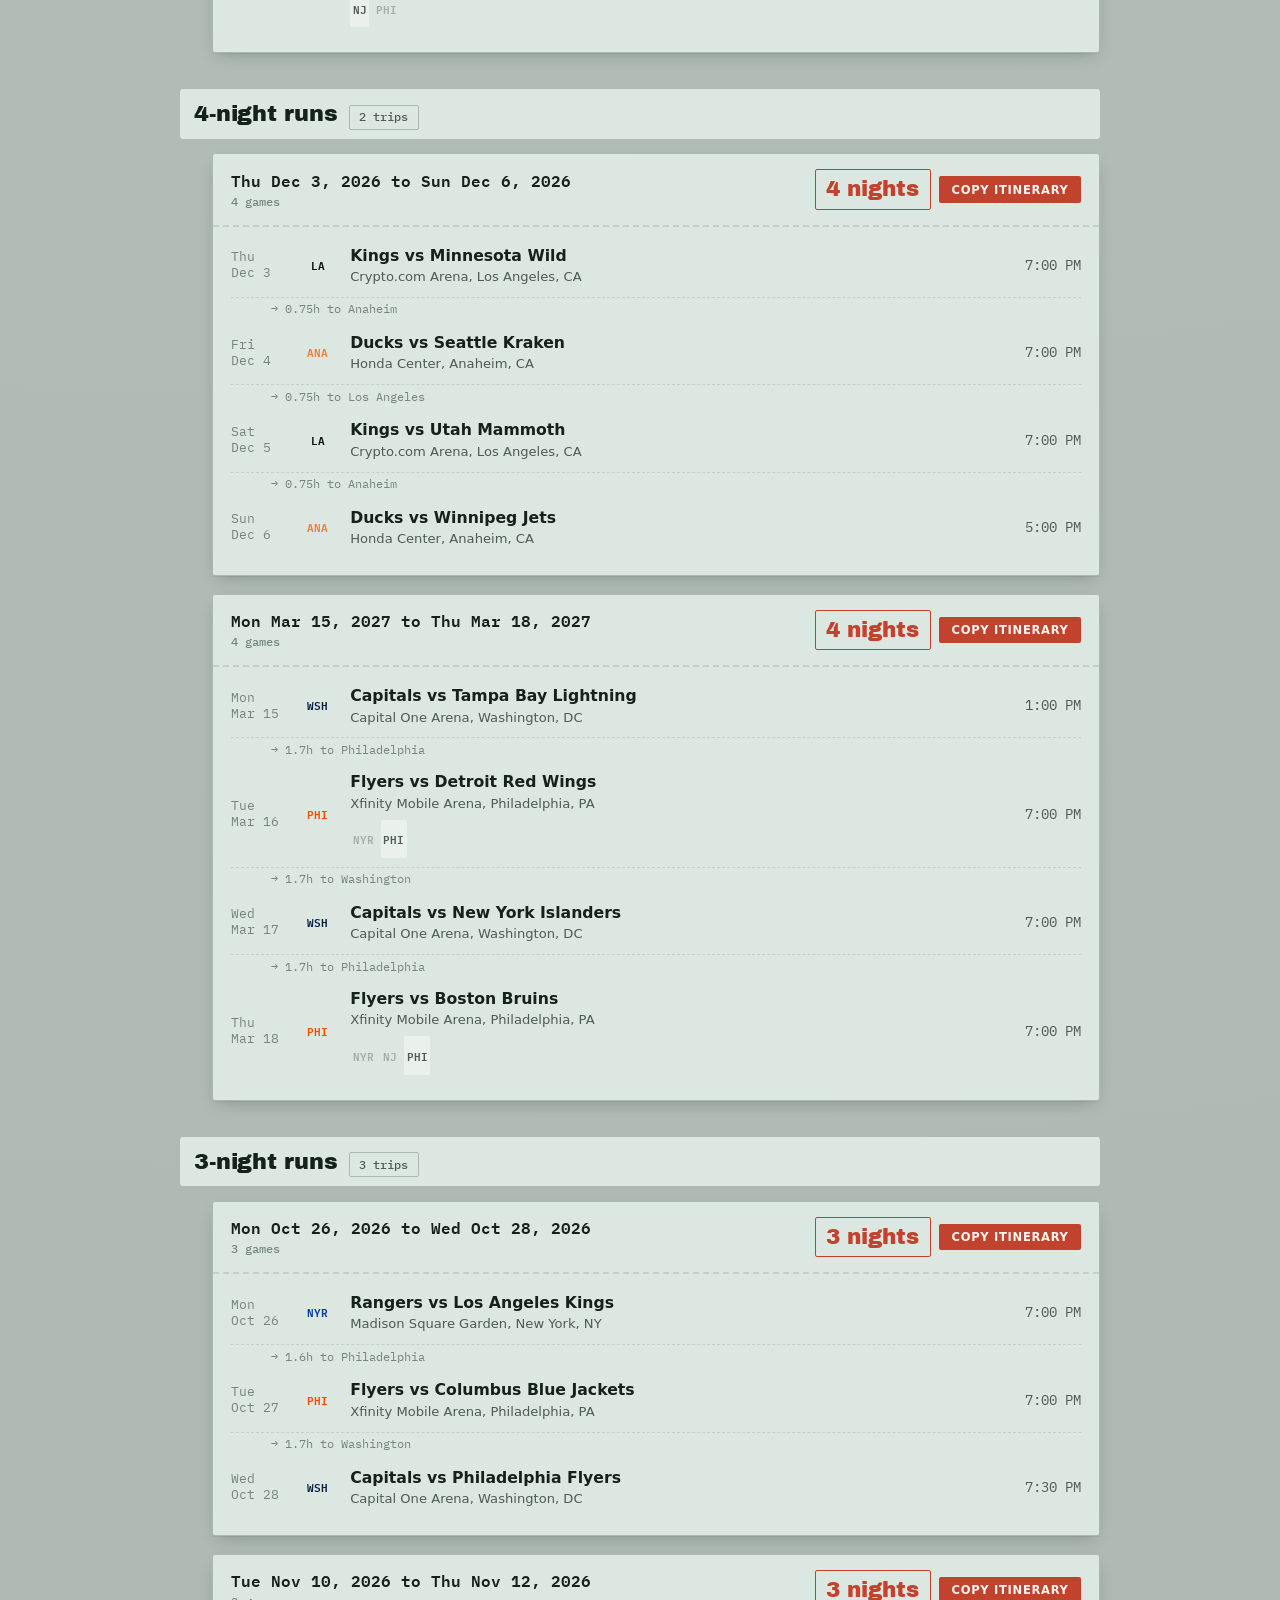
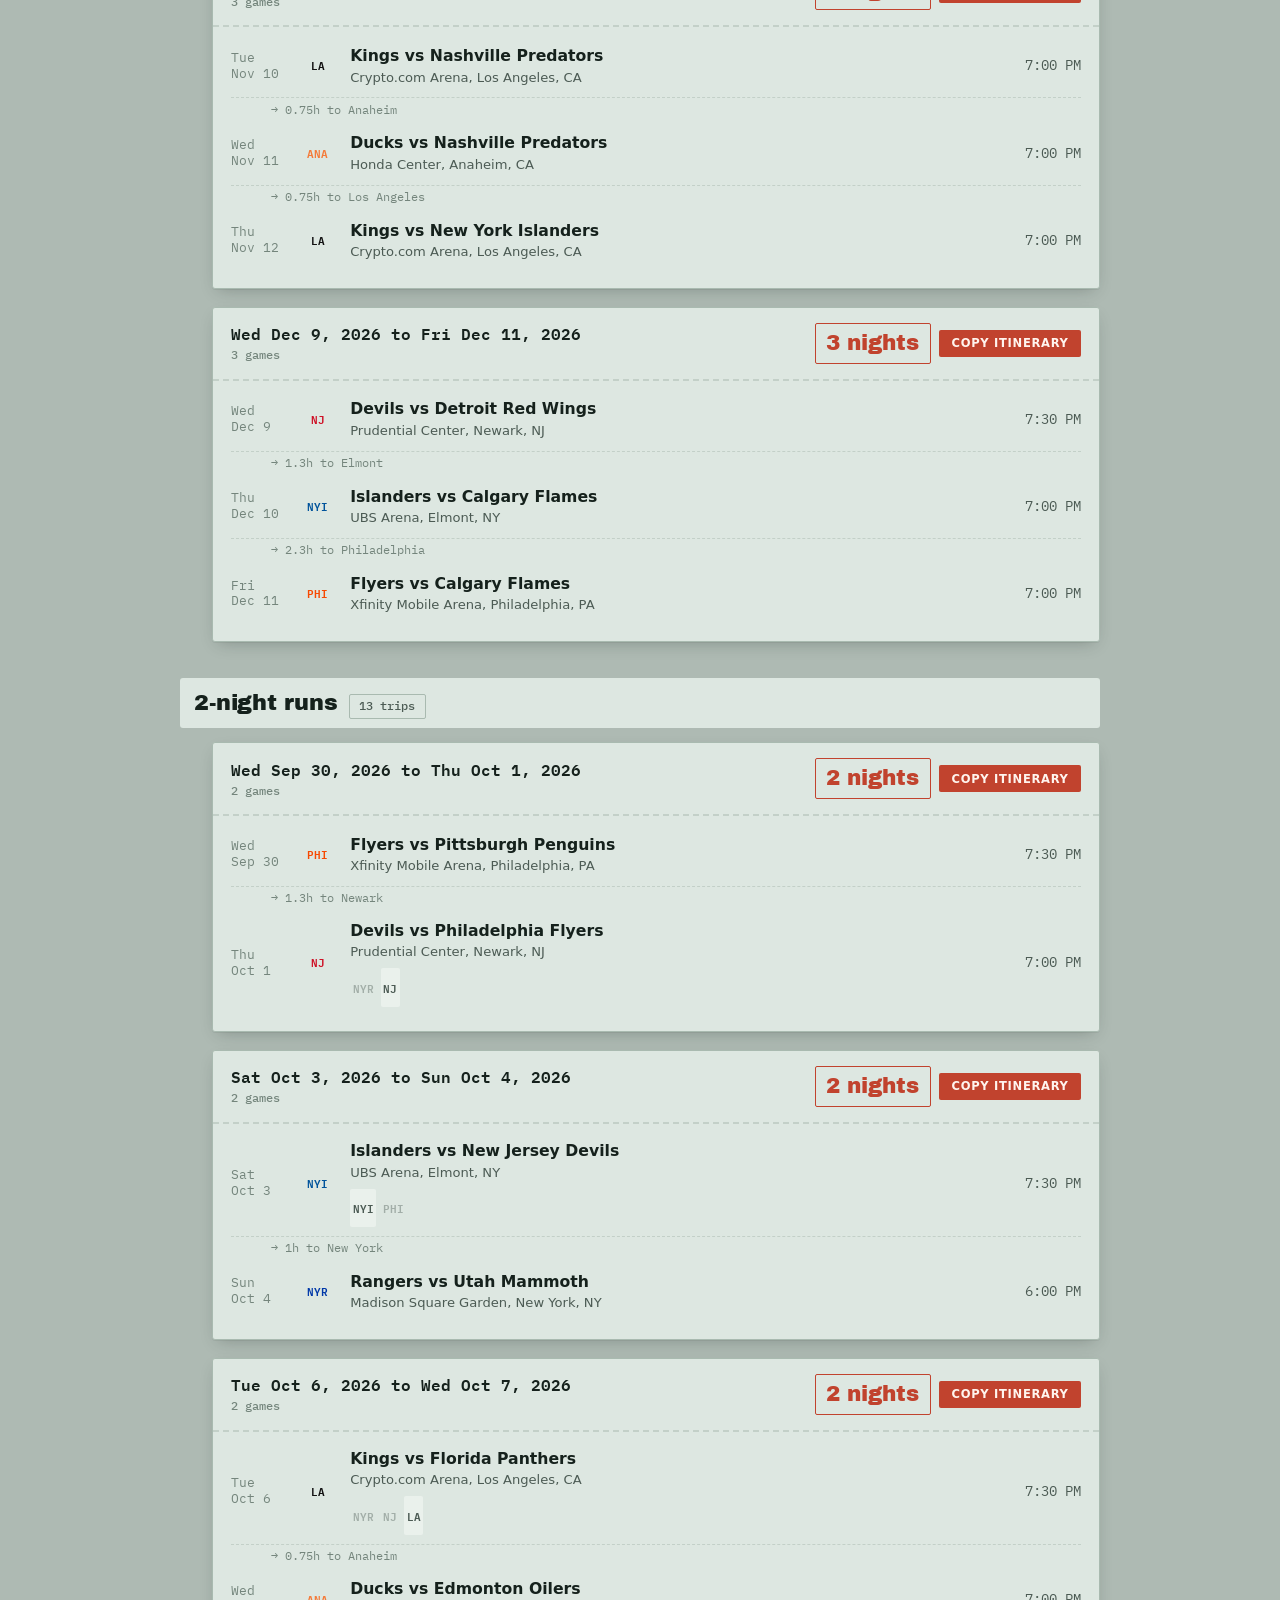
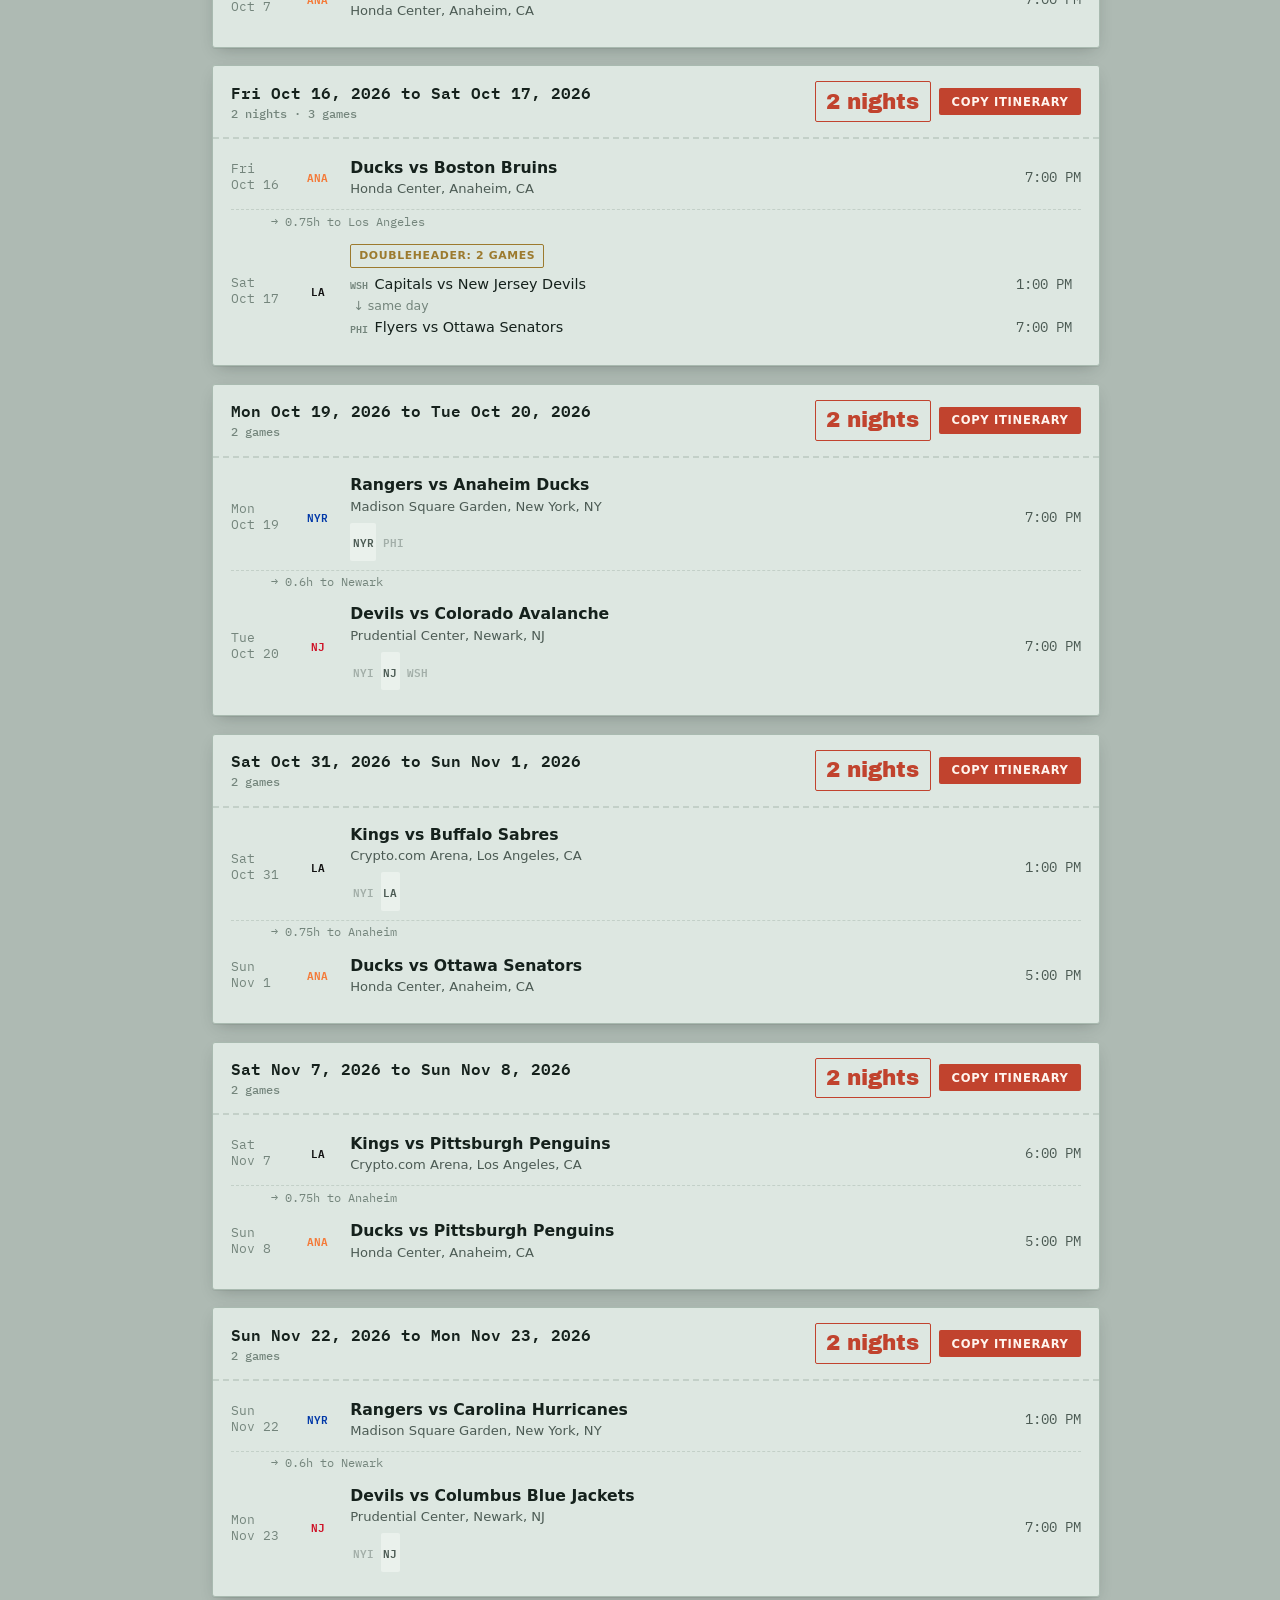
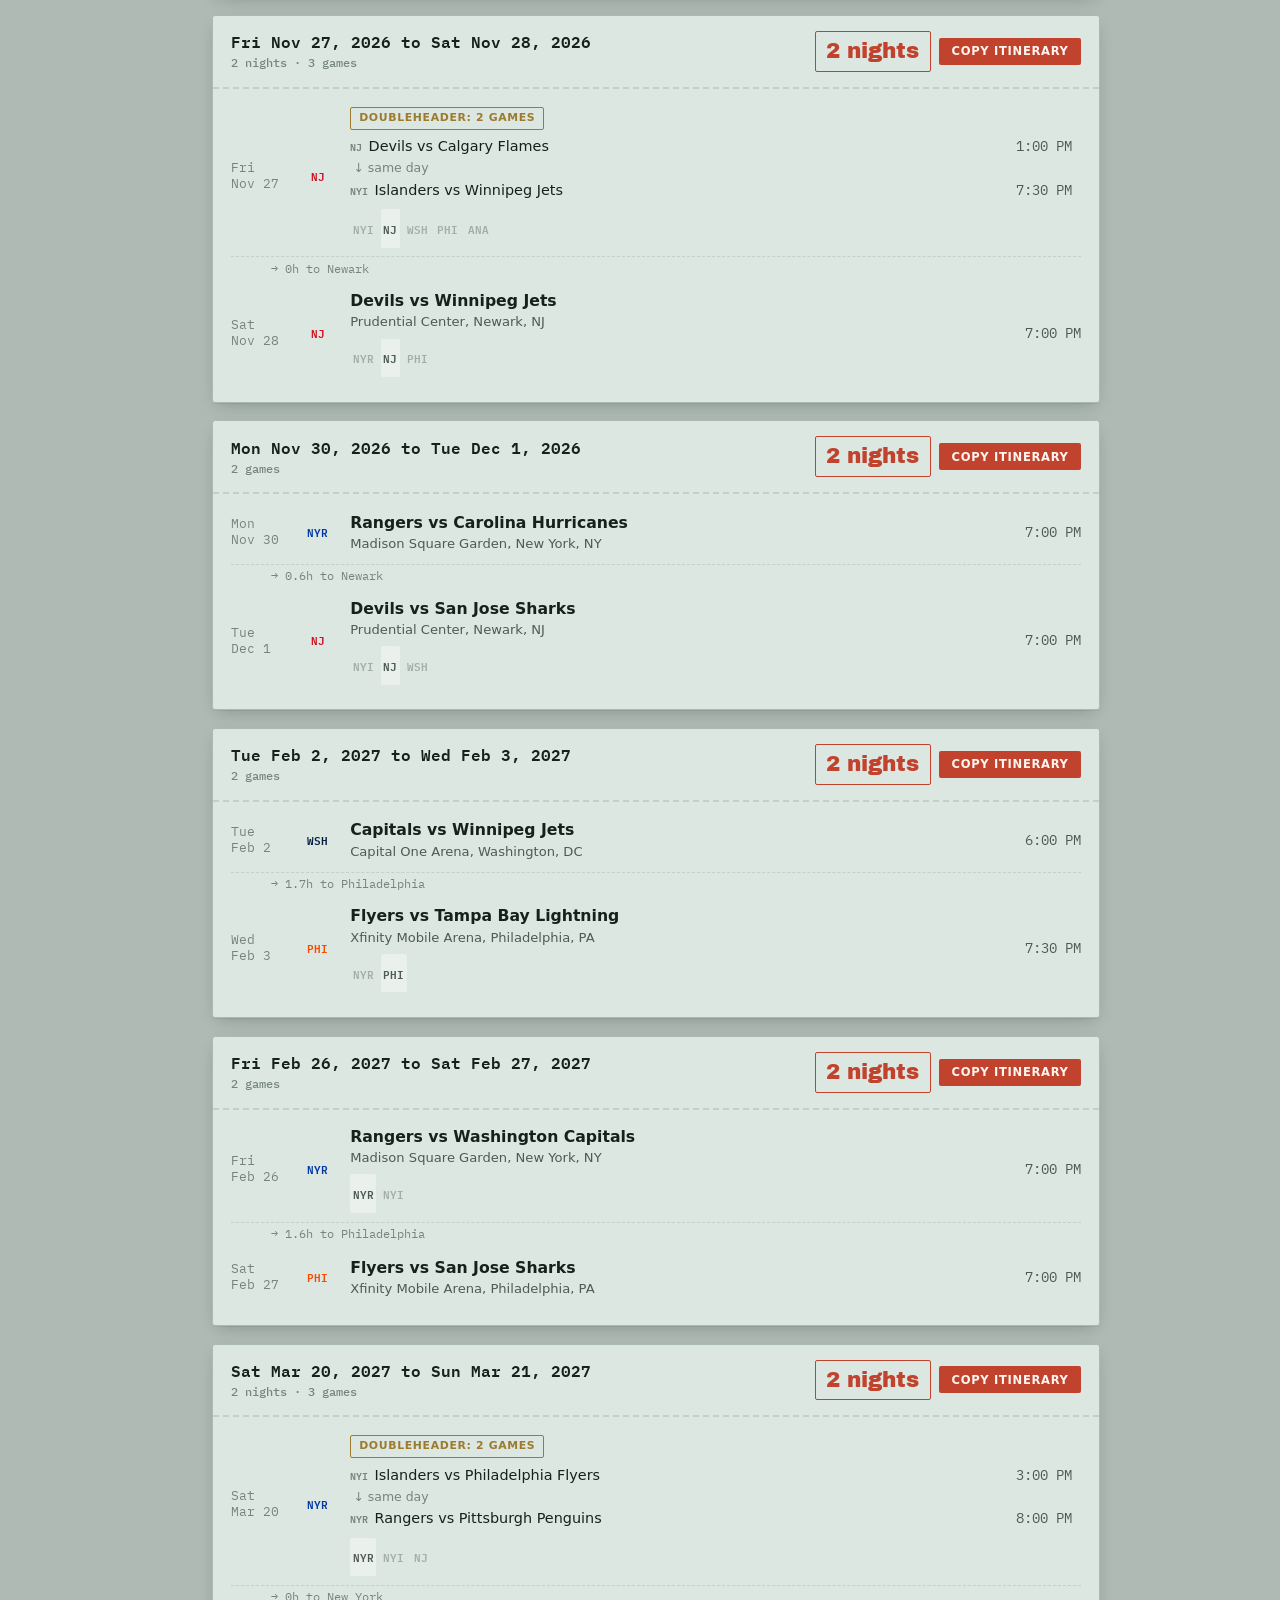
==== commit 649e4d72: "Redesign as a boarding-pass ticket, add real NHL team logos Replaces the previous dark/ice-blue them" ====
--- a/index.html
+++ b/index.html
@@ -8,7 +8,7 @@
 <meta name="description" content="Find runs of consecutive nights of NHL hockey you can actually travel between.">
 <link rel="preconnect" href="https://fonts.googleapis.com">
 <link rel="preconnect" href="https://fonts.gstatic.com" crossorigin>
-<link href="https://fonts.googleapis.com/css2?family=Barlow+Condensed:wght@600;700;800&family=Inter:wght@400;500;600;700&display=swap" rel="stylesheet">
+<link href="https://fonts.googleapis.com/css2?family=Archivo+Black&family=IBM+Plex+Mono:wght@400;500;600&display=swap" rel="stylesheet">
 <link rel="stylesheet" href="styles.css">
 </head>
 <body>
--- a/styles.css
+++ b/styles.css
@@ -1,47 +1,48 @@
-/* ===== Back-to-Back: rink-inspired dark theme ===== */
+/* ===== Back-to-Back: boarding-pass theme =====
+   Concept: a printed ticket sitting on a desk. The ticket itself (paper,
+   ink, the rust/gold spot inks) doesn't change between light and dark.
+   Only the room around it does: a sunlit desk in light mode, a lamp-lit
+   desk at night in dark mode. That's a deliberate choice, not a missed
+   dark-mode pass. */
 
 :root {
-  --bg: #0a0e14;
-  --bg-raised: #10151d;
-  --bg-card: #131a24;
-  --bg-card-hover: #172130;
-  --ice: #7fd8ff;
-  --ice-dim: #3d6b7d;
-  --text: #f2f6fa;
-  --text-dim: #a9b6c4;
-  --text-faint: #6c7a89;
-  --border: #223042;
-  --border-bright: #2e4155;
-  --accent: #7fd8ff;
-  --danger: #ff6b6b;
-  --focus: #ffd54a;
-  --radius: 14px;
-  --radius-sm: 8px;
-  --font-display: "Barlow Condensed", "Archivo", system-ui, sans-serif;
-  --font-body: "Inter", system-ui, -apple-system, sans-serif;
-  --shadow-card: 0 8px 24px -8px rgba(0, 0, 0, 0.5);
+  --bg: #aebab3;
+  --bg-raised: #dde7e1;
+  --bg-card: #dde7e1;
+  --bg-card-hover: #eaf1ec;
+  --ice: #c1432e;
+  --ice-dim: #9c7a2e;
+  --text: #15211c;
+  --text-dim: #4c5b54;
+  --text-faint: #74857c;
+  --border: #c3d0c8;
+  --border-bright: #a9bab0;
+  --accent: #c1432e;
+  --danger: #b3261e;
+  --focus: #9c7a2e;
+  --radius: 3px;
+  --radius-sm: 2px;
+  --font-display: "Archivo Black", "Arial Black", "Helvetica Neue", sans-serif;
+  --font-body: system-ui, -apple-system, "Helvetica Neue", Arial, sans-serif;
+  --font-mono: "IBM Plex Mono", "SF Mono", Menlo, Consolas, monospace;
+  --shadow-card: 0 6px 16px -6px rgba(21, 33, 28, 0.28), 0 1px 0 rgba(21, 33, 28, 0.06);
   --motion-fast: 200ms;
   --motion-med: 340ms;
-  --code-text: #cfe8ff;
-  --controls-bg: rgba(10, 14, 20, 0.92);
-}
-
-@media (prefers-color-scheme: light) {
+  --code-text: #15211c;
+  --controls-bg: #dde7e1;
+}
+
+@media (prefers-color-scheme: dark) {
   :root {
-    --bg: #eef2f6;
-    --bg-raised: #ffffff;
-    --bg-card: #ffffff;
-    --bg-card-hover: #f5f8fb;
-    --ice: #0f6f96;
-    --ice-dim: #9fc4d4;
-    --text: #111820;
-    --text-dim: #485665;
-    --text-faint: #8291a1;
-    --border: #d7dfe7;
-    --border-bright: #c1ccd8;
-    --shadow-card: 0 8px 24px -10px rgba(20, 40, 60, 0.18);
-    --code-text: #0b3350;
-    --controls-bg: rgba(238, 242, 246, 0.92);
+    --bg: #2b2622;
+    --bg-raised: #cdd6cd;
+    --bg-card: #cdd6cd;
+    --bg-card-hover: #d6dfd6;
+    --border: #b8c4b8;
+    --border-bright: #9fb09f;
+    --shadow-card: 0 10px 26px -8px rgba(0, 0, 0, 0.55);
+    --code-text: #15211c;
+    --controls-bg: #cdd6cd;
   }
 }
 
@@ -49,36 +50,26 @@
    prefers-color-scheme query in either direction once the visitor picks a
    theme explicitly. */
 :root[data-theme="light"] {
-  --bg: #eef2f6;
-  --bg-raised: #ffffff;
-  --bg-card: #ffffff;
-  --bg-card-hover: #f5f8fb;
-  --ice: #0f6f96;
-  --ice-dim: #9fc4d4;
-  --text: #111820;
-  --text-dim: #485665;
-  --text-faint: #8291a1;
-  --border: #d7dfe7;
-  --border-bright: #c1ccd8;
-  --shadow-card: 0 8px 24px -10px rgba(20, 40, 60, 0.18);
-  --code-text: #0b3350;
-  --controls-bg: rgba(238, 242, 246, 0.92);
+  --bg: #aebab3;
+  --bg-raised: #dde7e1;
+  --bg-card: #dde7e1;
+  --bg-card-hover: #eaf1ec;
+  --border: #c3d0c8;
+  --border-bright: #a9bab0;
+  --shadow-card: 0 6px 16px -6px rgba(21, 33, 28, 0.28), 0 1px 0 rgba(21, 33, 28, 0.06);
+  --code-text: #15211c;
+  --controls-bg: #dde7e1;
 }
 :root[data-theme="dark"] {
-  --bg: #0a0e14;
-  --bg-raised: #10151d;
-  --bg-card: #131a24;
-  --bg-card-hover: #172130;
-  --ice: #7fd8ff;
-  --ice-dim: #3d6b7d;
-  --text: #f2f6fa;
-  --text-dim: #a9b6c4;
-  --text-faint: #6c7a89;
-  --border: #223042;
-  --border-bright: #2e4155;
-  --shadow-card: 0 8px 24px -8px rgba(0, 0, 0, 0.5);
-  --code-text: #cfe8ff;
-  --controls-bg: rgba(10, 14, 20, 0.92);
+  --bg: #2b2622;
+  --bg-raised: #cdd6cd;
+  --bg-card: #cdd6cd;
+  --bg-card-hover: #d6dfd6;
+  --border: #b8c4b8;
+  --border-bright: #9fb09f;
+  --shadow-card: 0 10px 26px -8px rgba(0, 0, 0, 0.55);
+  --code-text: #15211c;
+  --controls-bg: #cdd6cd;
 }
 
 * { box-sizing: border-box; }
@@ -87,25 +78,24 @@
 
 body {
   margin: 0;
-  background: radial-gradient(ellipse at top, #101823 0%, var(--bg) 55%);
+  background: var(--bg) radial-gradient(circle at 18% 15%, rgba(255, 255, 255, 0.16), transparent 60%);
   color: var(--text);
   font-family: var(--font-body);
   line-height: 1.5;
   -webkit-font-smoothing: antialiased;
 }
-
-@media (prefers-color-scheme: light) {
-  body { background: var(--bg); }
-}
-:root[data-theme="light"] body { background: var(--bg); }
-:root[data-theme="dark"] body { background: radial-gradient(ellipse at top, #101823 0%, var(--bg) 55%); }
+@media (prefers-color-scheme: dark) {
+  body { background: var(--bg) radial-gradient(ellipse at top, rgba(255, 195, 110, 0.1) 0%, transparent 55%); }
+}
+:root[data-theme="light"] body { background: var(--bg) radial-gradient(circle at 18% 15%, rgba(255, 255, 255, 0.16), transparent 60%); }
+:root[data-theme="dark"] body { background: var(--bg) radial-gradient(ellipse at top, rgba(255, 195, 110, 0.1) 0%, transparent 55%); }
 
 .skip-link {
   position: absolute;
   left: -9999px;
   top: 0;
   background: var(--accent);
-  color: #001018;
+  color: #fff4ee;
   padding: 0.75rem 1rem;
   z-index: 100;
   font-weight: 600;
@@ -117,12 +107,12 @@
   outline-offset: 2px;
 }
 
-/* ===== hero ===== */
+/* ===== hero: the ink stub of the ticket ===== */
 .hero {
   padding: 2rem 1.25rem 1.5rem;
-  border-bottom: 1px solid var(--border);
-  background:
-    linear-gradient(180deg, rgba(127, 216, 255, 0.06), transparent 60%);
+  background: var(--text);
+  color: var(--bg-raised);
+  border-bottom: 3px solid var(--ice);
 }
 .hero-inner { max-width: 960px; margin: 0 auto; }
 
@@ -133,61 +123,70 @@
   display: flex;
   align-items: baseline;
   justify-content: space-between;
+  flex-wrap: wrap;
+  row-gap: 0.5rem;
   margin-bottom: 1.25rem;
   font-family: var(--font-display);
 }
 .topnav .brand {
-  font-weight: 700;
-  letter-spacing: 0.02em;
-  color: var(--text-dim);
-  font-size: 1rem;
+  font-weight: 400;
+  letter-spacing: 0.08em;
+  color: var(--bg-raised);
+  opacity: 0.7;
+  font-size: 0.8rem;
   text-transform: uppercase;
+  white-space: nowrap;
 }
 .topnav a {
-  color: var(--ice);
+  color: var(--bg-raised);
   text-decoration: none;
-  font-weight: 600;
-  font-size: 1rem;
+  font-weight: 400;
+  font-size: 0.8rem;
+  letter-spacing: 0.04em;
+  text-transform: uppercase;
   border-bottom: 1px solid transparent;
+  white-space: nowrap;
 }
 .topnav a:hover, .topnav a:focus-visible { border-bottom-color: currentColor; }
 .topnav-right { display: flex; align-items: center; gap: 0.9rem; }
 
 .hero h1 {
   font-family: var(--font-display);
-  font-weight: 800;
-  font-size: clamp(2.2rem, 6vw, 3.6rem);
+  font-weight: 400;
+  font-size: clamp(2.4rem, 7vw, 4rem);
   letter-spacing: -0.01em;
-  margin: 0 0 0.4rem;
+  line-height: 0.95;
+  margin: 0 0 0.5rem;
   display: flex;
   align-items: baseline;
   gap: 0.6rem;
   flex-wrap: wrap;
 }
 .hero-year {
-  font-size: 1.1rem;
-  color: var(--ice);
-  font-weight: 700;
-  background: rgba(127, 216, 255, 0.12);
+  font-family: var(--font-mono);
+  font-size: 1rem;
+  color: var(--text);
+  font-weight: 600;
+  background: var(--ice-dim);
   padding: 0.15rem 0.6rem;
-  border-radius: 999px;
+  border-radius: var(--radius-sm);
   letter-spacing: 0.02em;
 }
 .subtitle {
-  color: var(--text-dim);
-  font-size: 1.1rem;
+  color: var(--bg-raised);
+  opacity: 0.75;
+  font-size: 1.05rem;
   max-width: 42em;
   margin: 0;
 }
 
-/* ===== controls bar ===== */
+/* ===== controls bar: paper, not glass ===== */
 .controls-bar {
   position: sticky;
   top: 0;
   z-index: 20;
   background: var(--controls-bg);
-  backdrop-filter: blur(10px);
-  border-bottom: 1px solid var(--border);
+  border-bottom: 2px dashed var(--border-bright);
 }
 .controls-inner {
   max-width: 960px;
@@ -206,10 +205,10 @@
 
 .control-label {
   font-family: var(--font-display);
-  font-weight: 700;
-  font-size: 0.9rem;
+  font-weight: 400;
+  font-size: 0.78rem;
   text-transform: uppercase;
-  letter-spacing: 0.06em;
+  letter-spacing: 0.14em;
   color: var(--text-faint);
   margin: 0 0 0.4rem;
 }
@@ -222,11 +221,12 @@
 }
 .slider-value-label {
   font-family: var(--font-display);
-  font-weight: 700;
-  font-size: 1.4rem;
+  font-weight: 400;
+  font-size: 1.3rem;
   color: var(--text);
 }
 .slider-value-hours {
+  font-family: var(--font-mono);
   font-variant-numeric: tabular-nums;
   color: var(--ice);
   font-weight: 600;
@@ -235,19 +235,18 @@
 .tolerance-slider {
   width: 100%;
   appearance: none;
-  height: 6px;
-  border-radius: 999px;
-  background: linear-gradient(90deg, var(--ice-dim), var(--ice));
-  margin: 0.4rem 0 0.2rem;
+  height: 2px;
+  background: repeating-linear-gradient(90deg, var(--border-bright) 0 6px, transparent 6px 10px);
+  margin: 0.6rem 0 0.3rem;
   cursor: pointer;
 }
 .tolerance-slider::-webkit-slider-thumb {
   appearance: none;
-  width: 24px;
-  height: 24px;
+  width: 20px;
+  height: 20px;
   border-radius: 50%;
   background: var(--ice);
-  border: 3px solid var(--bg);
+  border: 3px solid var(--bg-raised);
   box-shadow: 0 0 0 1.5px var(--ice);
   cursor: pointer;
   transition: transform var(--motion-fast);
@@ -255,18 +254,19 @@
 .tolerance-slider:hover::-webkit-slider-thumb,
 .tolerance-slider:focus-visible::-webkit-slider-thumb { transform: scale(1.15); }
 .tolerance-slider::-moz-range-thumb {
-  width: 24px;
-  height: 24px;
+  width: 20px;
+  height: 20px;
   border-radius: 50%;
   background: var(--ice);
-  border: 3px solid var(--bg);
+  border: 3px solid var(--bg-raised);
   cursor: pointer;
 }
 
 .stop-ticks {
   display: flex;
   justify-content: space-between;
-  font-size: 0.72rem;
+  font-family: var(--font-mono);
+  font-size: 0.7rem;
   color: var(--text-faint);
   padding: 0 2px;
 }
@@ -290,9 +290,11 @@
   background: transparent;
   border: 1px solid var(--border-bright);
   color: var(--text-dim);
-  border-radius: 999px;
+  border-radius: var(--radius-sm);
   padding: 0.2rem 0.7rem;
-  font-size: 0.8rem;
+  font-size: 0.72rem;
+  text-transform: uppercase;
+  letter-spacing: 0.06em;
   cursor: pointer;
   font-family: var(--font-body);
 }
@@ -302,62 +304,67 @@
   background: transparent;
   border: 1px solid var(--border-bright);
   color: var(--text-dim);
-  border-radius: 999px;
+  border-radius: var(--radius-sm);
   padding: 0.3rem 0.8rem;
-  font-size: 0.85rem;
+  font-size: 0.78rem;
   font-family: var(--font-body);
   cursor: pointer;
   white-space: nowrap;
 }
 .theme-toggle:hover { border-color: var(--ice); color: var(--ice); }
 
+/* ===== team chips: bare logos, no badge shell ===== */
 .team-chips {
   display: flex;
   flex-wrap: wrap;
+  align-items: center;
   gap: 0.4rem;
   margin-top: 0.5rem;
 }
 .team-chip {
-  --chip-color: #888;
   display: inline-flex;
   align-items: center;
-  gap: 0.4rem;
-  border: 1.5px solid var(--chip-color);
-  background: color-mix(in srgb, var(--chip-color) 12%, transparent);
-  color: var(--text);
-  padding: 0.35rem 0.7rem 0.35rem 0.5rem;
-  border-radius: 999px;
-  font-size: 0.85rem;
-  font-weight: 600;
+  justify-content: center;
+  height: 3.6rem;
+  padding: 0.2rem;
+  background: none;
+  border: none;
+  border-radius: var(--radius-sm);
+  color: var(--text);
   cursor: pointer;
-  min-height: 36px;
-  transition: background var(--motion-fast), opacity var(--motion-fast);
-}
-.team-chip .dot {
-  width: 10px;
-  height: 10px;
-  border-radius: 50%;
-  background: var(--chip-color);
-  flex: none;
+  opacity: 1;
+  transition: opacity var(--motion-fast), background var(--motion-fast);
+}
+.team-chip-logo {
+  height: 100%;
+  width: auto;
+  max-width: 5rem;
+  object-fit: contain;
+}
+.team-chip-fallback {
+  display: none;
+  font-family: var(--font-mono);
+  font-size: 0.9rem;
+  font-weight: 600;
 }
 .team-chip[aria-pressed="false"] {
-  opacity: 0.4;
-  background: transparent;
-}
-.team-chip:hover { background: color-mix(in srgb, var(--chip-color) 22%, transparent); }
+  opacity: 0.28;
+}
+.team-chip:hover { background: var(--bg-card-hover); }
 
 .live-stat {
   font-family: var(--font-display);
-  font-size: 1rem;
+  font-weight: 400;
+  font-size: 0.95rem;
   color: var(--text-dim);
   align-self: center;
-  background: var(--bg-raised);
+  background: var(--bg-card);
   border: 1px solid var(--border);
   border-radius: var(--radius-sm);
   padding: 0.6rem 0.9rem;
   white-space: nowrap;
 }
-.live-stat strong { color: var(--ice); font-size: 1.15rem; }
+.live-stat strong { color: var(--ice); font-family: var(--font-mono); font-size: 1.1rem; }
 
 /* ===== results ===== */
 main#results {
@@ -373,22 +380,25 @@
 }
 
 .hero-callout {
-  background: linear-gradient(135deg, rgba(127, 216, 255, 0.14), rgba(127, 216, 255, 0.03));
-  border: 1px solid var(--border-bright);
+  background: var(--bg-card);
+  border: 1px dashed var(--ice-dim);
   border-radius: var(--radius);
   padding: 1rem 1.25rem;
   margin-bottom: 1.5rem;
   font-family: var(--font-display);
-  font-size: 1.05rem;
-  color: var(--text);
-}
-.hero-callout strong { color: var(--ice); font-size: 1.3rem; }
+  font-weight: 400;
+  font-size: 1rem;
+  color: var(--text);
+}
+.hero-callout strong { color: var(--ice); font-family: var(--font-mono); font-size: 1.2rem; }
 
 .empty-state {
   text-align: center;
   padding: 3rem 1rem;
   color: var(--text-dim);
   font-size: 1.05rem;
+  background: var(--bg-card);
+  border-radius: var(--radius);
 }
 
 .range-section { margin-bottom: 2.25rem; }
@@ -397,29 +407,35 @@
   align-items: baseline;
   gap: 0.7rem;
   margin-bottom: 0.9rem;
-  font-family: var(--font-display);
+  padding: 0.5rem 0.9rem;
+  background: var(--bg-card);
+  border-radius: var(--radius);
+  font-family: var(--font-display);
+  font-weight: 400;
+  color: var(--text);
 }
 .range-section-header h2 {
-  font-size: 1.6rem;
-  font-weight: 800;
+  font-size: 1.4rem;
+  font-weight: 400;
   margin: 0;
   letter-spacing: -0.01em;
 }
 .range-count-badge {
+  background: transparent;
+  border: 1px solid var(--border-bright);
+  color: var(--text-dim);
+  font-family: var(--font-mono);
+  font-size: 0.75rem;
+  font-weight: 500;
+  padding: 0.15rem 0.6rem;
+  border-radius: var(--radius-sm);
+}
+
+.trip-cards { display: grid; gap: 1.1rem; padding-left: 2rem; }
+
+.trip-card {
   background: var(--bg-card);
   border: 1px solid var(--border-bright);
-  color: var(--text-dim);
-  font-size: 0.8rem;
-  font-weight: 700;
-  padding: 0.15rem 0.6rem;
-  border-radius: 999px;
-}
-
-.trip-cards { display: grid; gap: 1rem; }
-
-.trip-card {
-  background: var(--bg-card);
-  border: 1px solid var(--border);
   border-radius: var(--radius);
   box-shadow: var(--shadow-card);
   overflow: hidden;
@@ -439,46 +455,51 @@
   justify-content: space-between;
   gap: 1rem;
   padding: 0.9rem 1.1rem;
-  border-bottom: 1px solid var(--border);
+  border-bottom: 2px dashed var(--border);
   flex-wrap: wrap;
 }
 .trip-card-dates {
-  font-family: var(--font-display);
-  font-weight: 700;
-  font-size: 1.05rem;
+  font-family: var(--font-mono);
+  font-weight: 600;
+  font-size: 1rem;
 }
 .trip-card-badges { display: flex; gap: 0.5rem; align-items: center; }
 .night-count-badge {
   font-family: var(--font-display);
-  font-weight: 800;
-  font-size: 1.3rem;
+  font-weight: 400;
+  font-size: 1.35rem;
   color: var(--ice);
-  background: color-mix(in srgb, var(--ice) 14%, transparent);
-  border-radius: var(--radius-sm);
-  padding: 0.25rem 0.7rem;
+  background: transparent;
+  border: 1.5px solid var(--ice);
+  border-radius: var(--radius-sm);
+  padding: 0.2rem 0.65rem;
   white-space: nowrap;
 }
 .game-count-note {
-  font-size: 0.78rem;
+  font-family: var(--font-mono);
+  font-size: 0.75rem;
   color: var(--text-faint);
-  font-weight: 600;
+  font-weight: 500;
 }
 .copy-btn {
-  background: transparent;
-  border: 1px solid var(--border-bright);
-  color: var(--text-dim);
-  border-radius: var(--radius-sm);
-  padding: 0.35rem 0.7rem;
-  font-size: 0.8rem;
+  background: var(--ice);
+  border: none;
+  color: #fff4ee;
+  border-radius: var(--radius-sm);
+  padding: 0.4rem 0.8rem;
+  font-size: 0.72rem;
+  text-transform: uppercase;
+  letter-spacing: 0.06em;
   cursor: pointer;
   font-family: var(--font-body);
-}
-.copy-btn:hover { color: var(--ice); border-color: var(--ice); }
+  font-weight: 600;
+}
+.copy-btn:hover { opacity: 0.85; }
 
 .night-list { list-style: none; margin: 0; padding: 0.4rem 1.1rem 1rem; }
 .night-row {
   display: grid;
-  grid-template-columns: 3.4em 8px 1fr auto;
+  grid-template-columns: 3.4em 46px 1fr auto;
   gap: 0.6rem;
   align-items: center;
   padding: 0.55rem 0;
@@ -486,45 +507,78 @@
 }
 .night-row:last-child { border-bottom: none; }
 .night-date {
-  font-size: 0.82rem;
+  font-family: var(--font-mono);
+  font-size: 0.8rem;
   color: var(--text-faint);
   font-variant-numeric: tabular-nums;
   line-height: 1.25;
 }
-.night-stripe { width: 8px; align-self: stretch; border-radius: 4px; background: var(--stripe-color, var(--ice)); }
+/* a bare team logo, not a full-height accent rail or a badge shell */
+.night-seal {
+  width: 46px;
+  height: 46px;
+  align-self: center;
+  display: flex;
+  align-items: center;
+  justify-content: center;
+  background: none;
+  border: none;
+}
+.night-seal-logo { width: 100%; height: 100%; object-fit: contain; }
+.night-seal-fallback {
+  display: none;
+  font-family: var(--font-mono);
+  font-size: 0.68rem;
+  font-weight: 600;
+  color: var(--stripe-color, var(--ice));
+}
 .night-main { min-width: 0; }
 .night-matchup { font-weight: 600; font-size: 0.98rem; }
 .night-meta { font-size: 0.82rem; color: var(--text-dim); }
 .night-time {
+  font-family: var(--font-mono);
   font-size: 0.85rem;
   color: var(--text-dim);
   text-align: right;
   white-space: nowrap;
 }
 
-.alt-picker { display: flex; flex-wrap: wrap; gap: 0.3rem; margin-top: 0.35rem; }
+.alt-picker { display: flex; flex-wrap: wrap; align-items: center; gap: 0.3rem; margin-top: 0.4rem; }
 .alt-chip {
-  font-size: 0.72rem;
-  font-weight: 600;
-  padding: 0.15rem 0.5rem;
-  border-radius: 999px;
-  border: 1px solid var(--border-bright);
-  background: transparent;
-  color: var(--text-faint);
+  display: inline-flex;
+  align-items: center;
+  justify-content: center;
+  height: 2.4rem;
+  padding: 0.15rem;
+  border-radius: var(--radius-sm);
+  border: none;
+  background: none;
   cursor: pointer;
-}
+  opacity: 0.4;
+  transition: opacity var(--motion-fast), background var(--motion-fast);
+}
+.alt-chip-logo { height: 100%; width: auto; max-width: 3.2rem; object-fit: contain; }
+.alt-chip-fallback {
+  display: none;
+  font-family: var(--font-mono);
+  font-size: 0.7rem;
+  font-weight: 600;
+  color: var(--text-dim);
+}
+.alt-chip:hover { opacity: 0.7; }
 .alt-chip[aria-pressed="true"] {
-  background: var(--alt-color, var(--ice));
-  color: #001018;
-  border-color: var(--alt-color, var(--ice));
-}
+  opacity: 1;
+  background: var(--bg-card-hover);
+}
+.alt-chip[aria-pressed="true"]:hover { opacity: 1; }
 
 .hop-row {
   grid-column: 1 / -1;
   display: flex;
   align-items: center;
   gap: 0.4rem;
-  font-size: 0.78rem;
+  font-family: var(--font-mono);
+  font-size: 0.75rem;
   color: var(--text-faint);
   padding: 0.15rem 0 0.15rem 3.4em;
 }
@@ -533,14 +587,16 @@
 
 .doubleheader-badge {
   display: inline-block;
-  font-size: 0.7rem;
-  font-weight: 800;
+  font-family: var(--font-body);
+  font-size: 0.68rem;
+  font-weight: 700;
   text-transform: uppercase;
-  letter-spacing: 0.04em;
-  color: #1a1200;
-  background: linear-gradient(135deg, var(--focus), #ffb84a);
+  letter-spacing: 0.06em;
+  color: var(--focus);
+  background: transparent;
+  border: 1px solid var(--focus);
   padding: 0.15rem 0.5rem;
-  border-radius: 999px;
+  border-radius: var(--radius-sm);
   margin-bottom: 0.3rem;
 }
 .doubleheader-game {
@@ -550,20 +606,33 @@
   font-size: 0.9rem;
   padding: 0.1rem 0;
 }
+.dh-team-name { display: inline-flex; align-items: center; gap: 0.4rem; }
+.dh-logo { width: 28px; height: 28px; object-fit: contain; flex: none; }
+.dh-fallback {
+  display: none;
+  font-family: var(--font-mono);
+  font-size: 0.62rem;
+  font-weight: 600;
+  color: var(--text-faint);
+}
 .doubleheader-arrow { color: var(--text-faint); font-size: 0.78rem; padding-left: 0.2rem; }
 
 /* ===== about note ===== */
 .about-note {
   max-width: 700px;
-  margin: 0 auto;
-  padding: 1.5rem 1.25rem 0;
-  border-top: 1px solid var(--border);
+  width: calc(100% - 2.5rem);
+  margin: 0 auto 2rem;
+  padding: 1.75rem 1.5rem;
+  background: var(--bg-card);
+  border-top: 2px dashed var(--border-bright);
+  border-radius: var(--radius);
+  color: var(--text);
 }
 .about-note h2 {
   font-family: var(--font-display);
-  font-weight: 700;
-  font-size: 1.3rem;
-  margin: 1.5rem 0 0.9rem;
+  font-weight: 400;
+  font-size: 1.2rem;
+  margin: 0 0 0.9rem;
 }
 .about-note p {
   color: var(--text-dim);
@@ -582,43 +651,63 @@
 /* ===== footer ===== */
 .site-footer {
   max-width: 960px;
-  margin: 0 auto;
-  padding: 2rem 1.25rem 3rem;
+  width: calc(100% - 2.5rem);
+  margin: 0 auto 2rem;
+  padding: 1.75rem 1.5rem 2rem;
+  background: var(--bg-card);
   color: var(--text-faint);
   font-size: 0.85rem;
-  border-top: 1px solid var(--border);
-}
-.footer-credit { margin-top: 0.4rem; }
+  border-top: 2px dashed var(--border-bright);
+  border-radius: var(--radius);
+}
+.site-footer::before {
+  content: "";
+  display: block;
+  width: 140px;
+  height: 1.6rem;
+  margin-bottom: 1.1rem;
+  opacity: 0.55;
+  background-image: repeating-linear-gradient(90deg,
+    var(--text) 0 2px, transparent 2px 4px,
+    var(--text) 4px 5px, transparent 5px 9px,
+    var(--text) 9px 12px, transparent 12px 15px,
+    var(--text) 15px 16px, transparent 16px 21px);
+}
+.footer-credit { margin-top: 0.4rem; font-family: var(--font-mono); font-size: 0.78rem; }
 
 /* ===== "how it works" page shares this stylesheet ===== */
 .how-page {
   max-width: 760px;
-  margin: 0 auto;
-  padding: 1.5rem 1.25rem 4rem;
+  width: calc(100% - 2.5rem);
+  margin: 1.75rem auto 2rem;
+  padding: 2rem clamp(1.25rem, 4vw, 3rem) 3rem;
+  background: var(--bg-card);
+  border-radius: var(--radius);
+  color: var(--text);
 }
 .how-page h1 {
   font-family: var(--font-display);
-  font-weight: 800;
+  font-weight: 400;
   font-size: clamp(2rem, 5vw, 2.8rem);
   margin-bottom: 0.3rem;
 }
 .how-page h2 {
   font-family: var(--font-display);
-  font-weight: 700;
-  font-size: 1.5rem;
+  font-weight: 400;
+  font-size: 1.3rem;
   margin-top: 2.4rem;
-  border-top: 1px solid var(--border);
+  border-top: 2px dashed var(--border-bright);
   padding-top: 1.6rem;
 }
 .how-page p { color: var(--text-dim); font-size: 1.02rem; }
-.how-page code, .how-page pre { font-family: "SF Mono", "Menlo", monospace; }
+.how-page code, .how-page pre { font-family: var(--font-mono); }
 .how-page pre {
-  background: var(--bg-card);
-  border: 1px solid var(--border);
+  background: var(--bg-card-hover);
+  border: 1px solid var(--border-bright);
   border-radius: var(--radius-sm);
   padding: 1rem;
   overflow-x: auto;
-  font-size: 0.85rem;
+  font-size: 0.83rem;
   line-height: 1.5;
   color: var(--code-text);
 }
@@ -633,11 +722,12 @@
   display: flex;
   gap: 0.6rem;
   align-items: baseline;
+  font-family: var(--font-mono);
   padding: 0.3rem 0;
-  font-size: 0.92rem;
+  font-size: 0.85rem;
   border-bottom: 1px dashed var(--border);
 }
-.worked-example-row .ok { color: #6ee787; font-weight: 700; }
+.worked-example-row .ok { color: var(--ice); font-weight: 700; }
 .mini-slider-demo {
   display: flex;
   gap: 0.5rem;
@@ -648,16 +738,18 @@
   border: 1px solid var(--border-bright);
   border-radius: var(--radius-sm);
   padding: 0.6rem 0.8rem;
-  background: var(--bg-card);
+  background: var(--bg-card-hover);
   font-size: 0.85rem;
   flex: 1 1 200px;
 }
-.mini-slider-card h3 { margin: 0 0 0.4rem; font-family: var(--font-display); font-size: 1rem; }
-.mini-slider-card .link-ok { color: #6ee787; }
+.mini-slider-card h3 { margin: 0 0 0.4rem; font-family: var(--font-display); font-weight: 400; font-size: 0.95rem; }
+.mini-slider-card div.link-ok, .mini-slider-card div.link-no { font-family: var(--font-mono); }
+.mini-slider-card .link-ok { color: var(--ice); }
 .mini-slider-card .link-no { color: var(--text-faint); text-decoration: line-through; }
 
 @media (max-width: 560px) {
-  .night-row { grid-template-columns: 2.8em 6px 1fr; }
-  .night-time { grid-column: 1 / -1; text-align: left; padding-left: calc(2.8em + 6px + 0.6rem); }
+  .night-row { grid-template-columns: 2.8em 38px 1fr; }
+  .night-time { grid-column: 1 / -1; text-align: left; padding-left: calc(2.8em + 38px + 0.6rem); }
   .hop-row { padding-left: 2.8em; }
-}
+  .trip-cards { padding-left: 1rem; }
+}
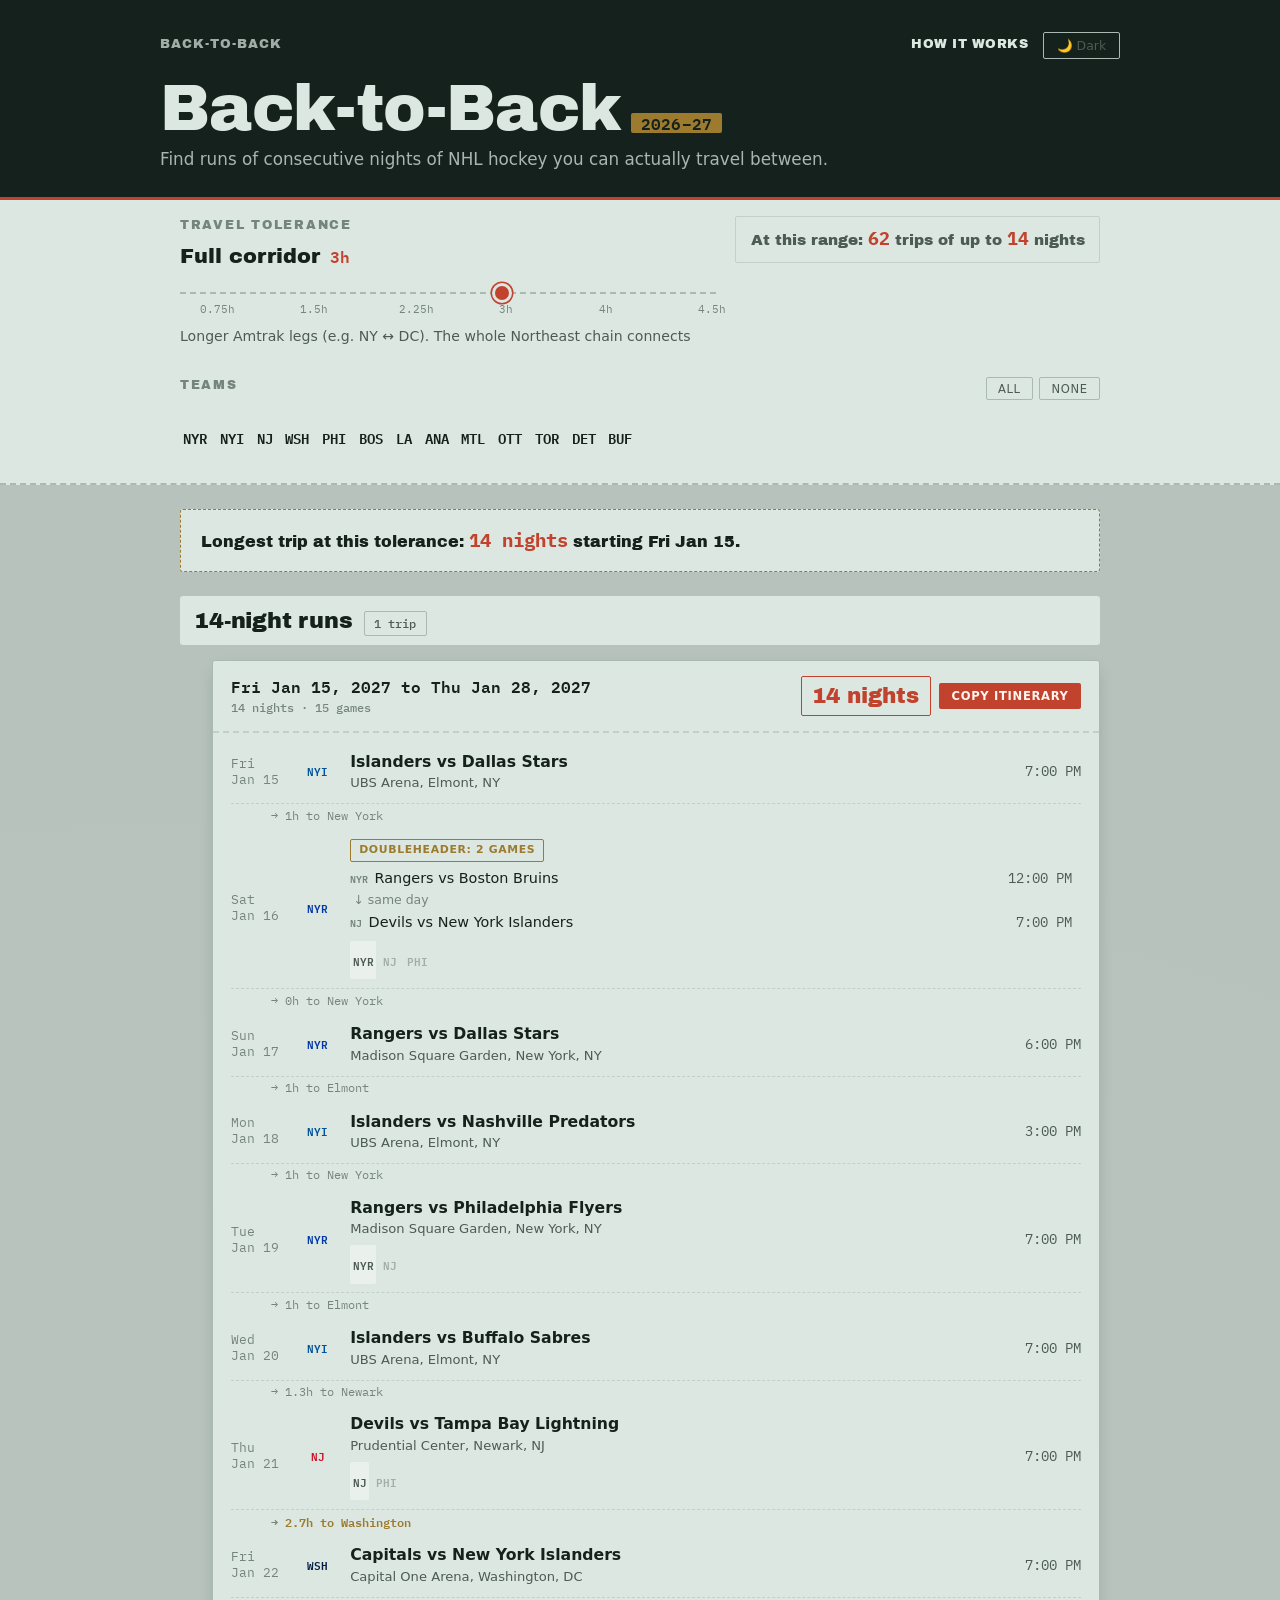
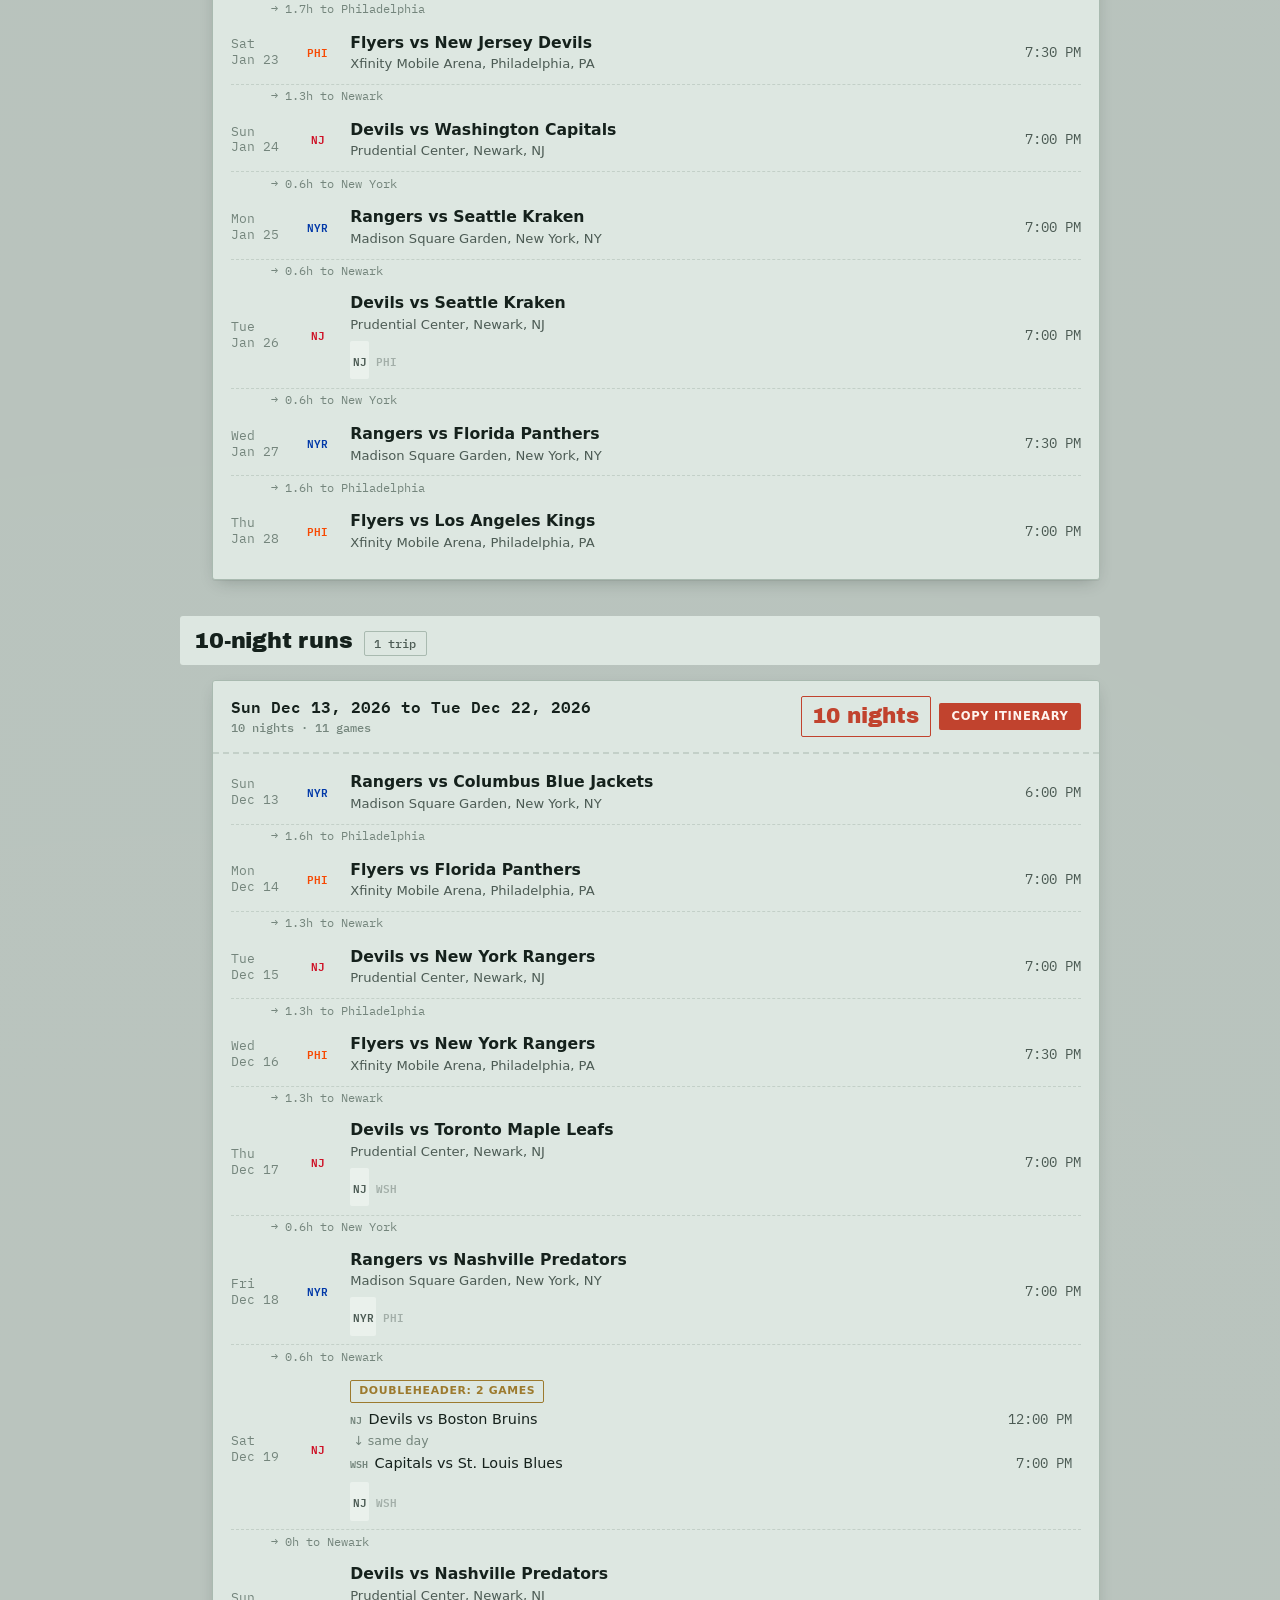
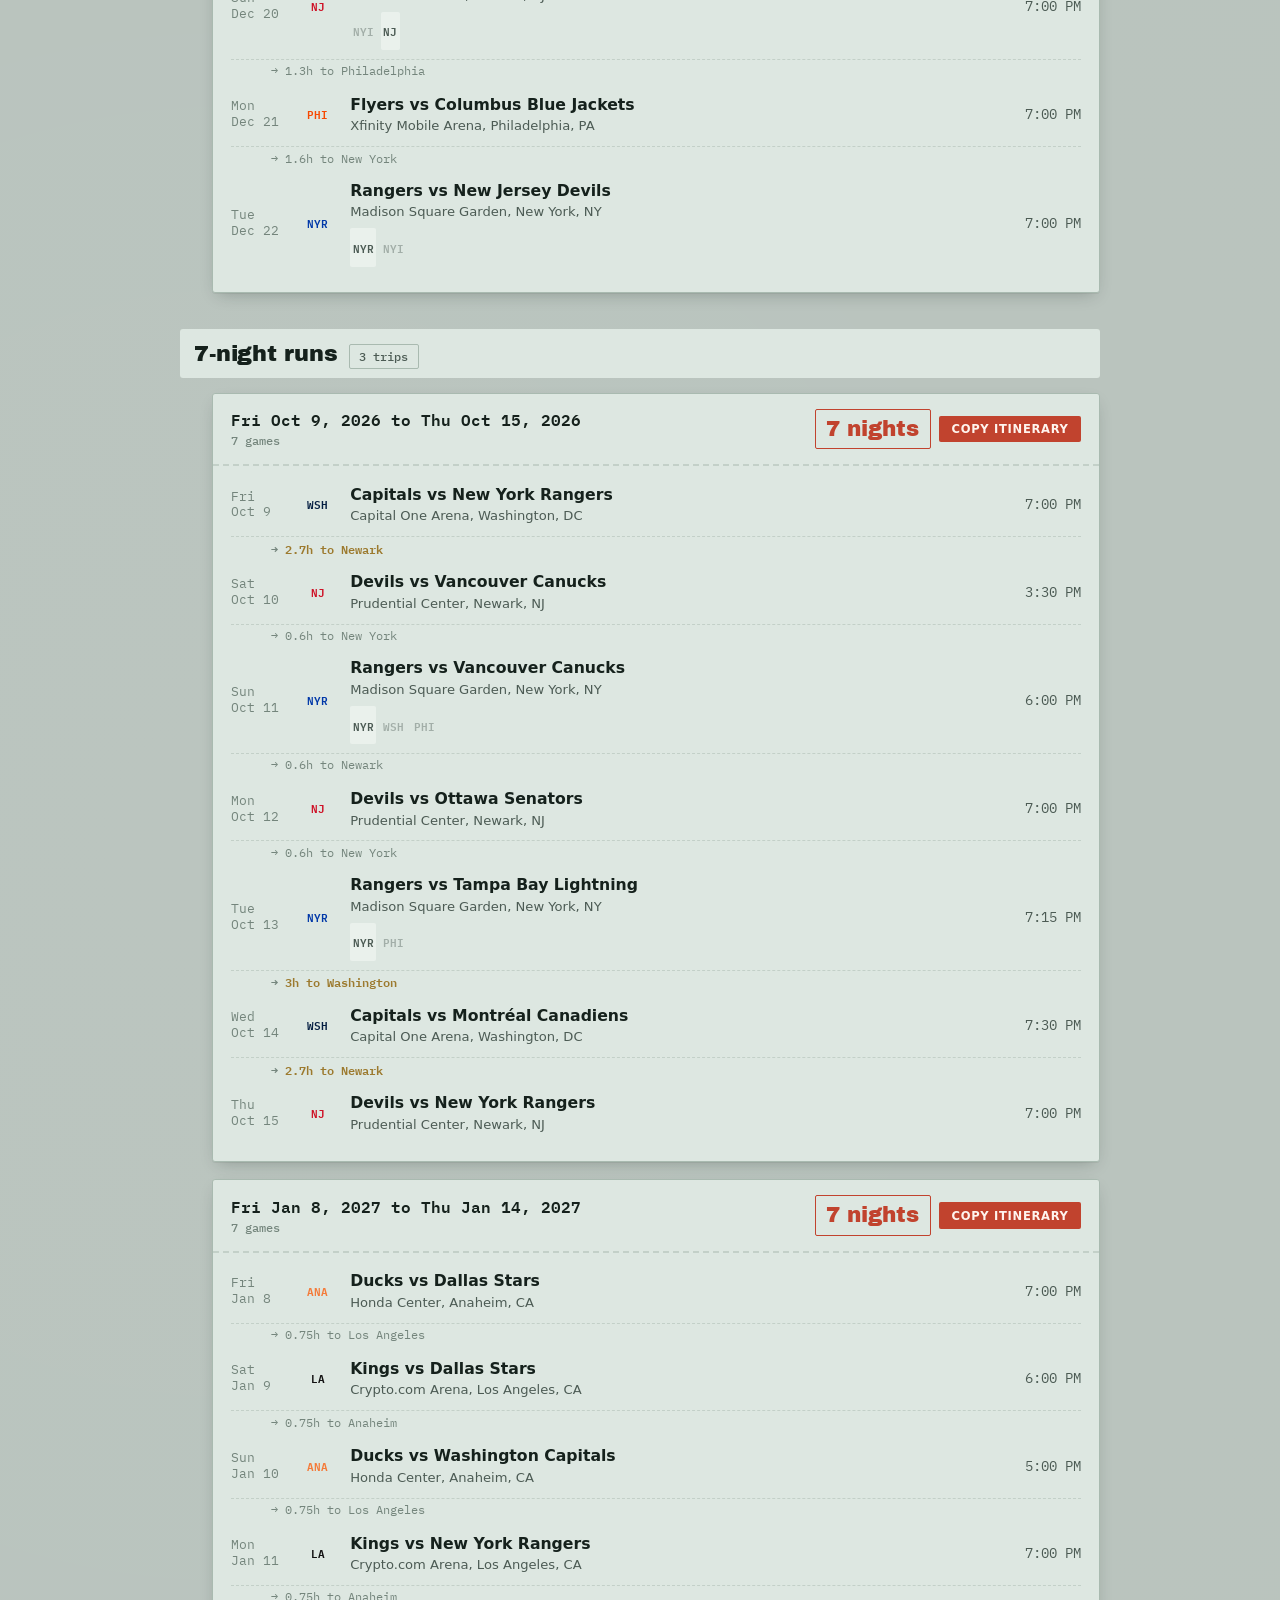
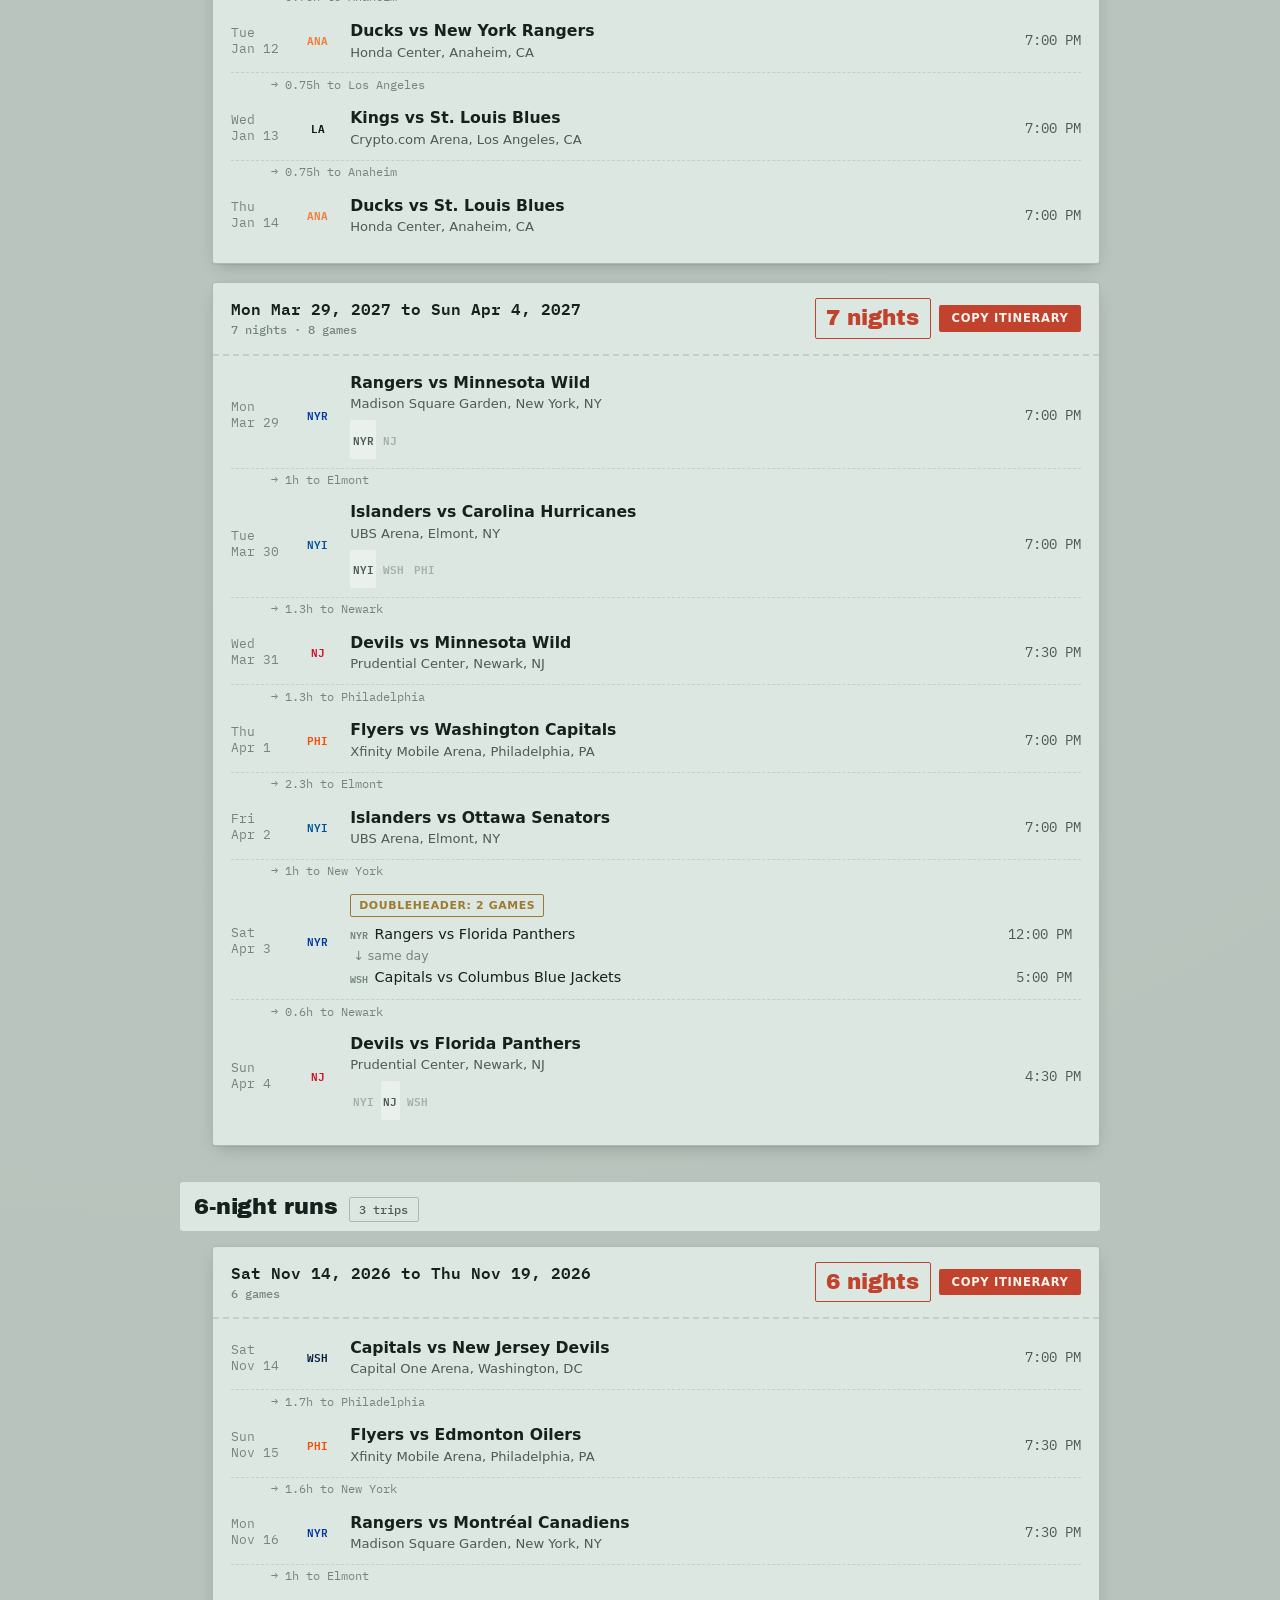
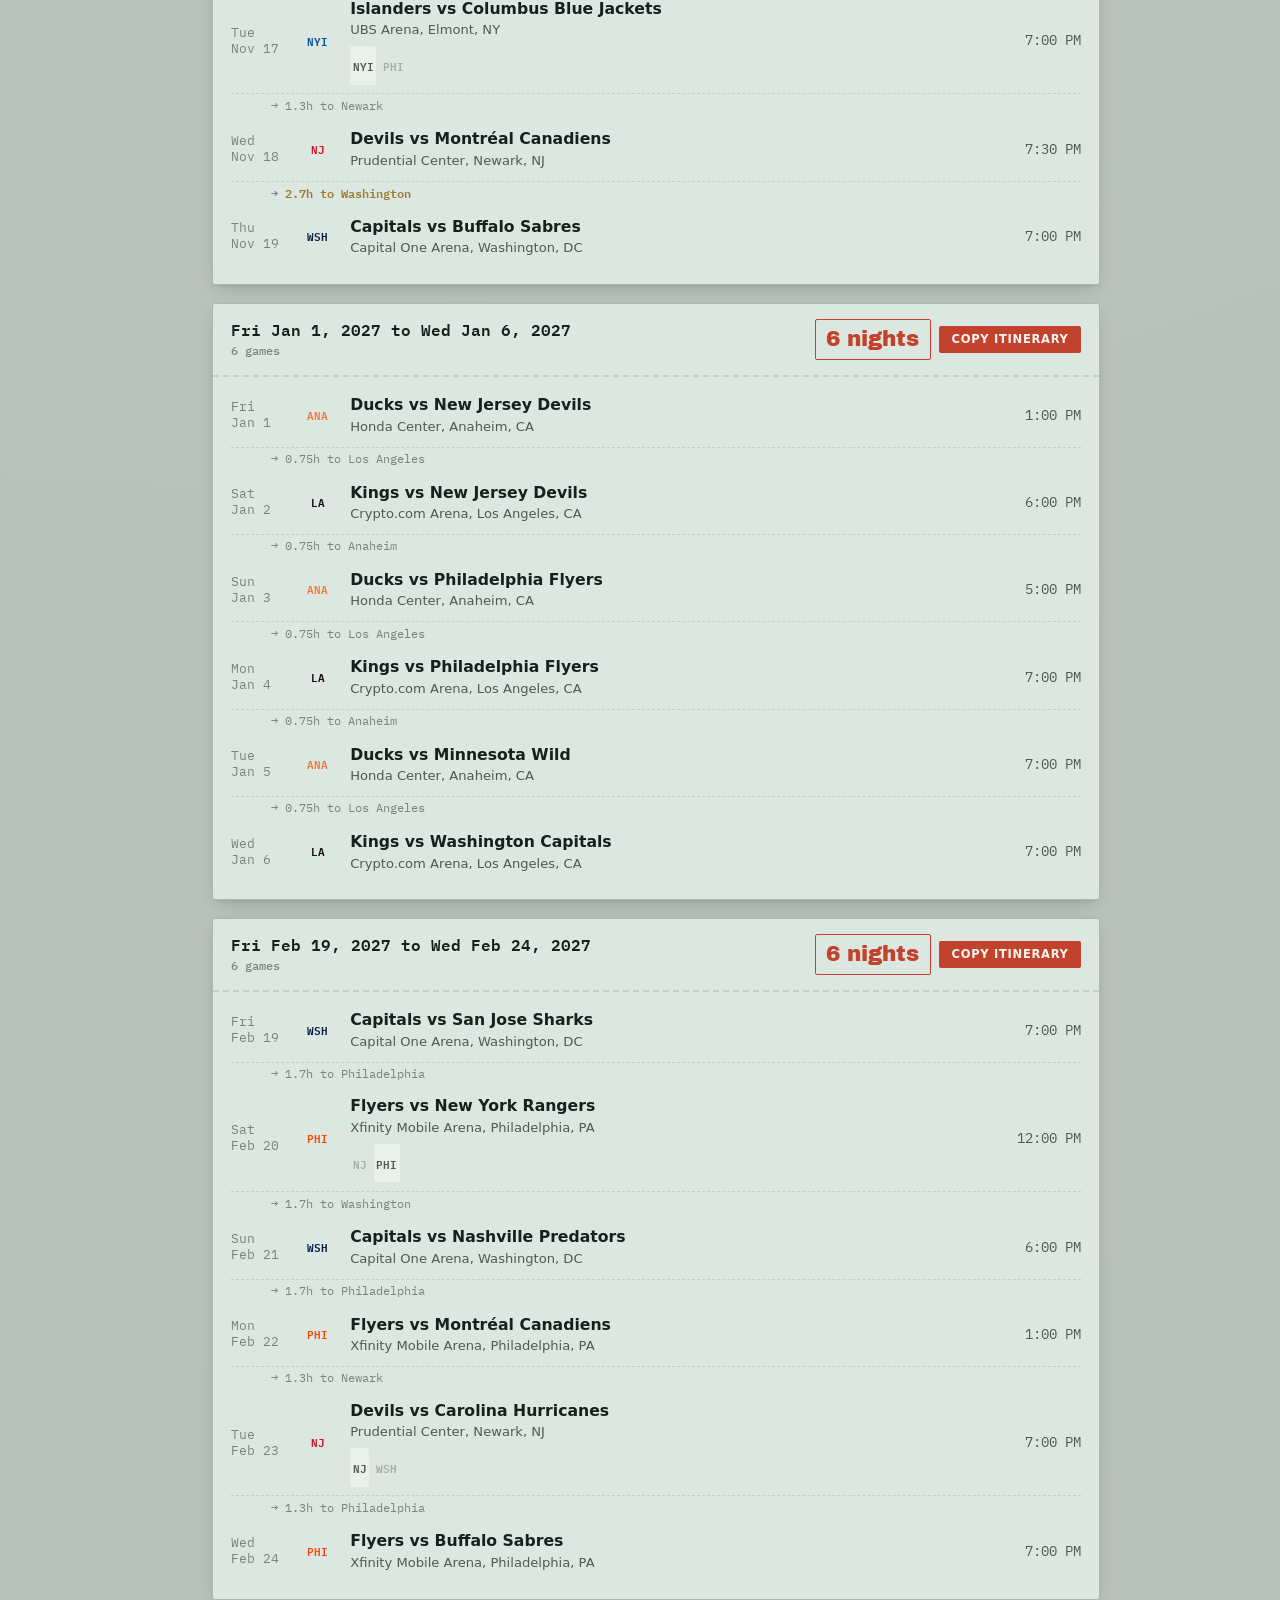
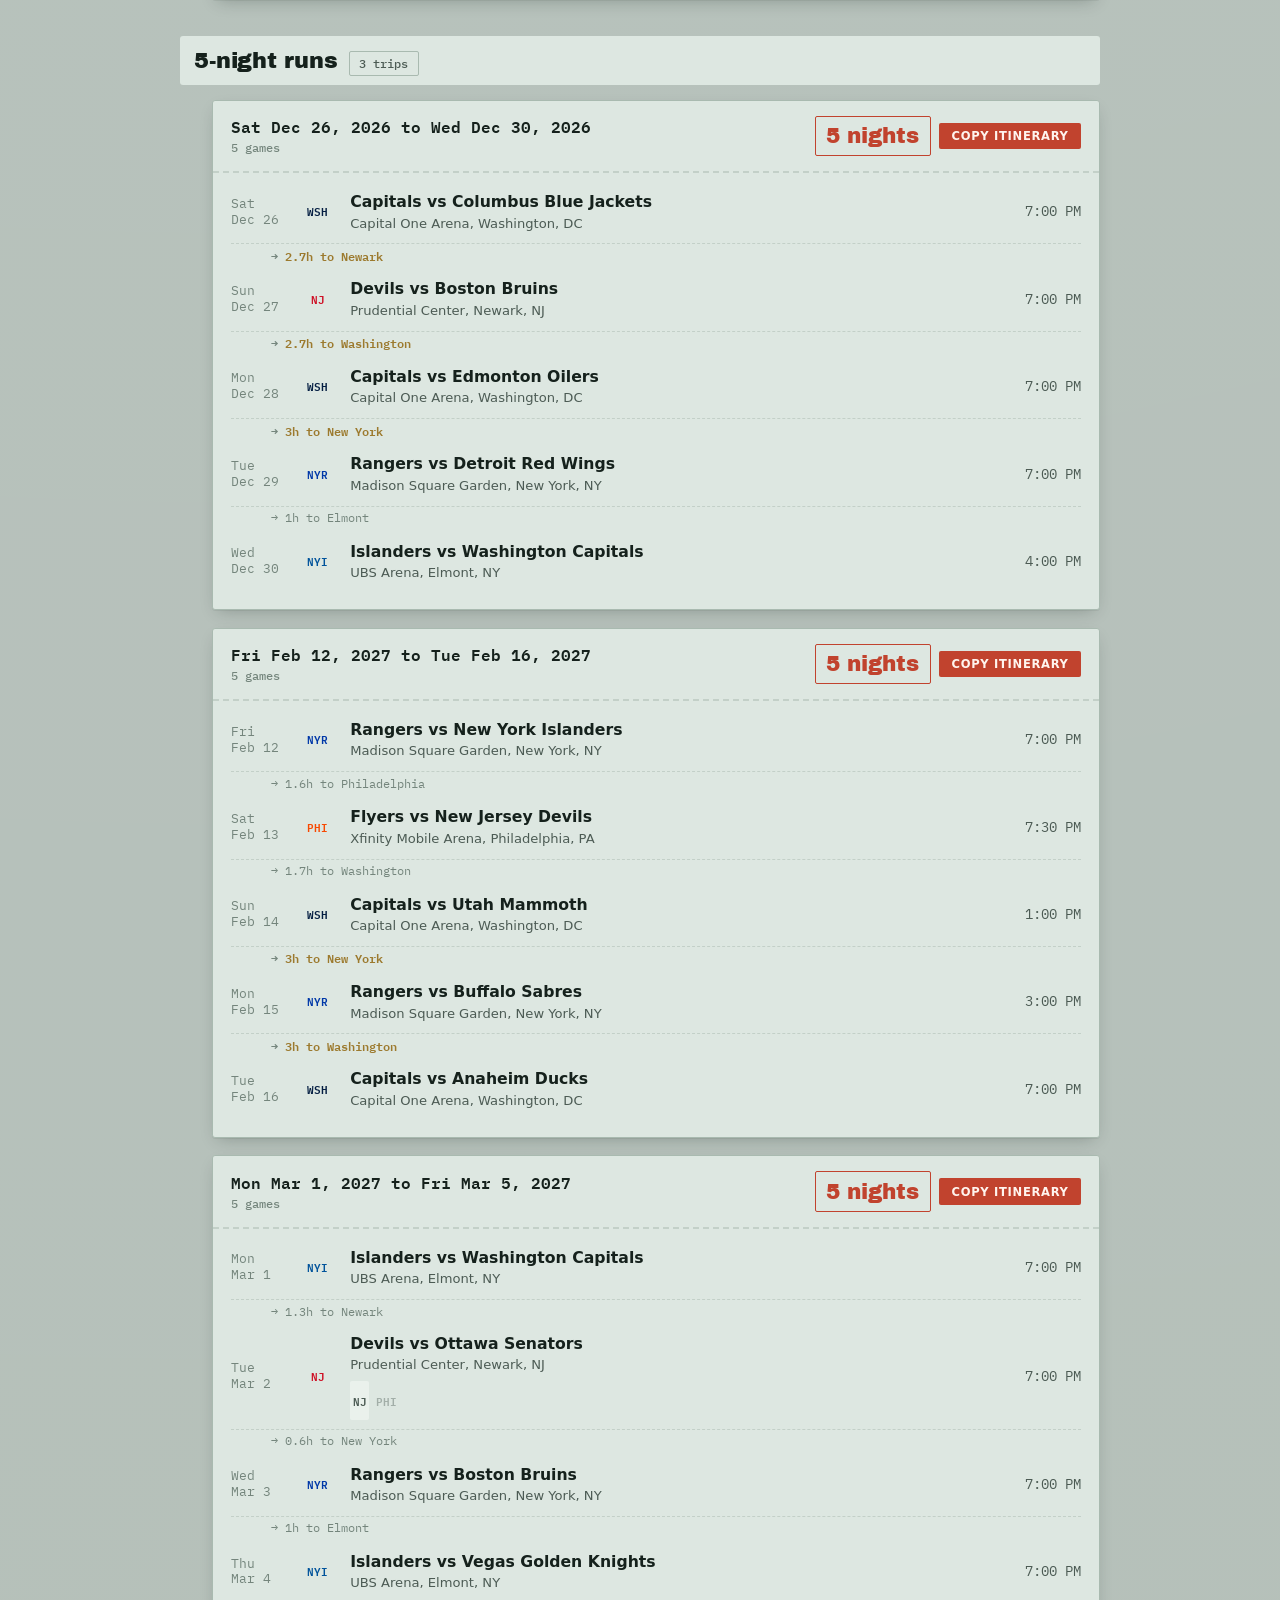
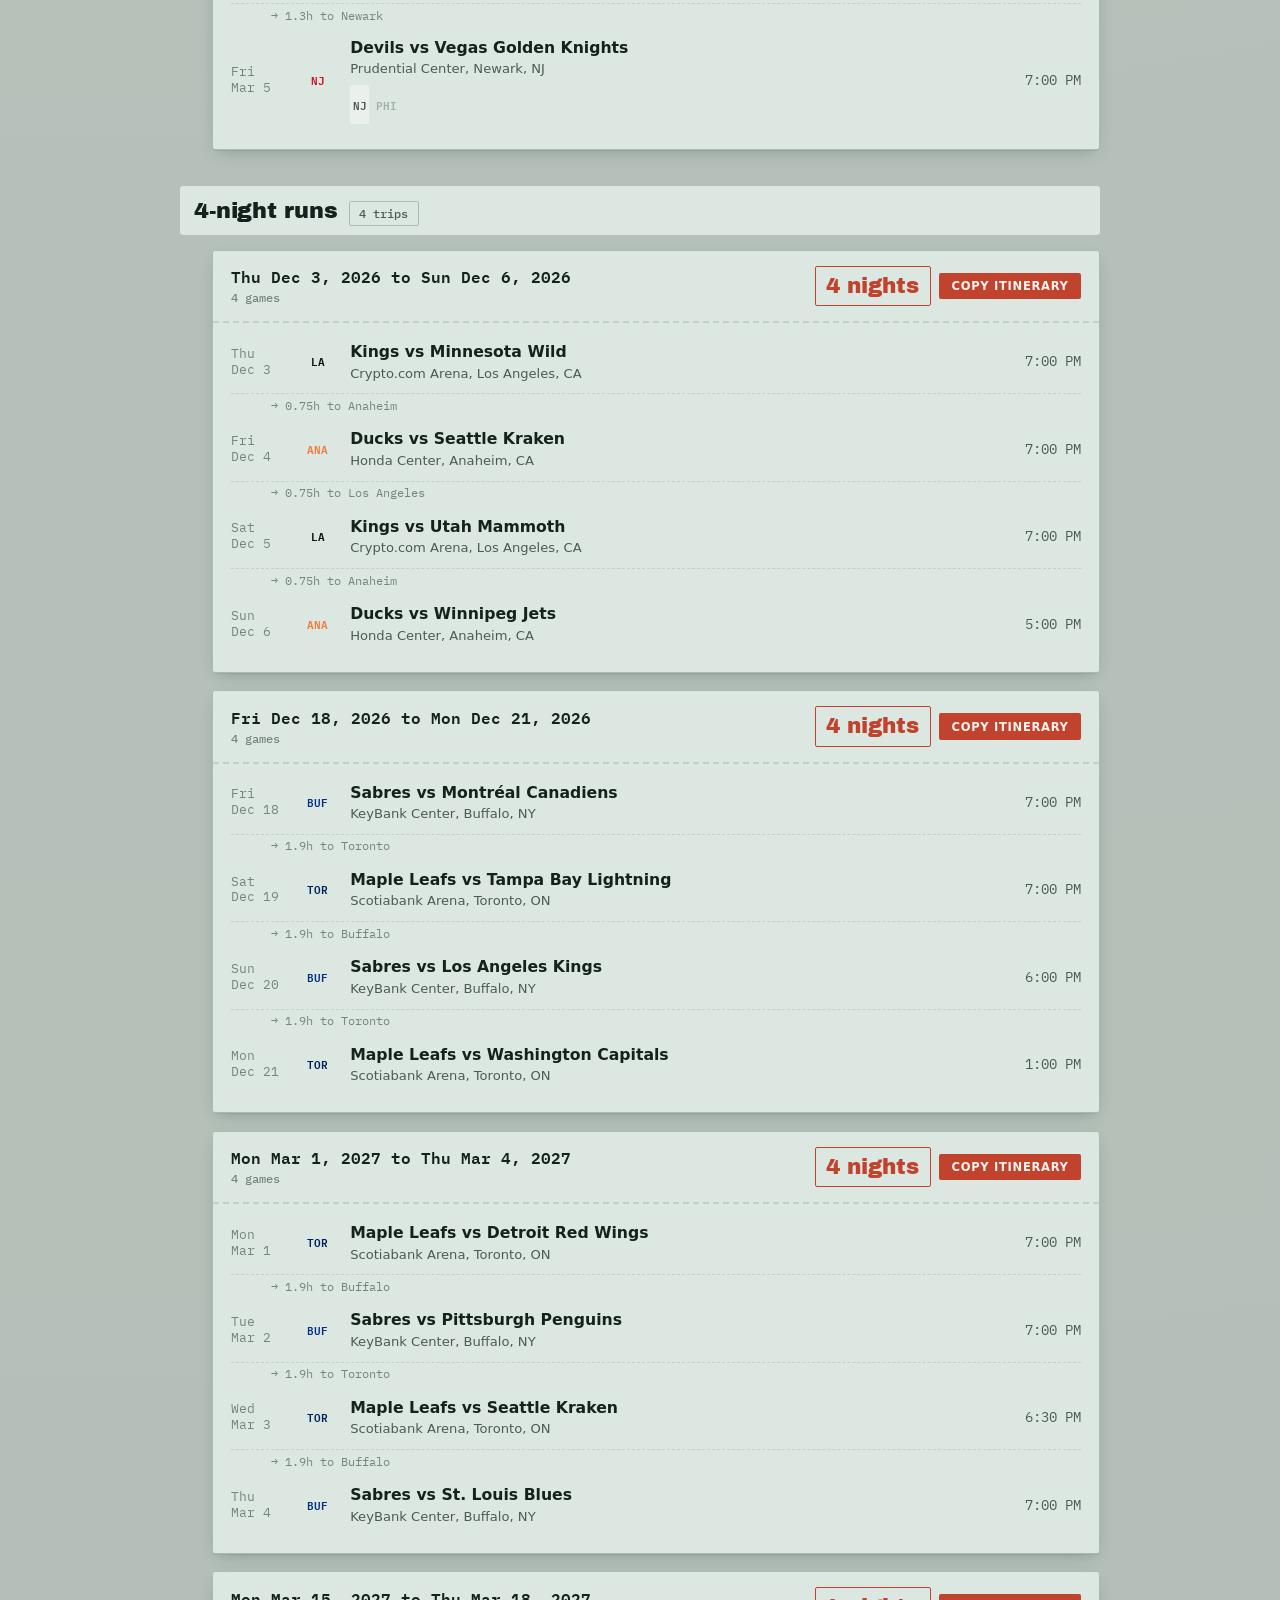
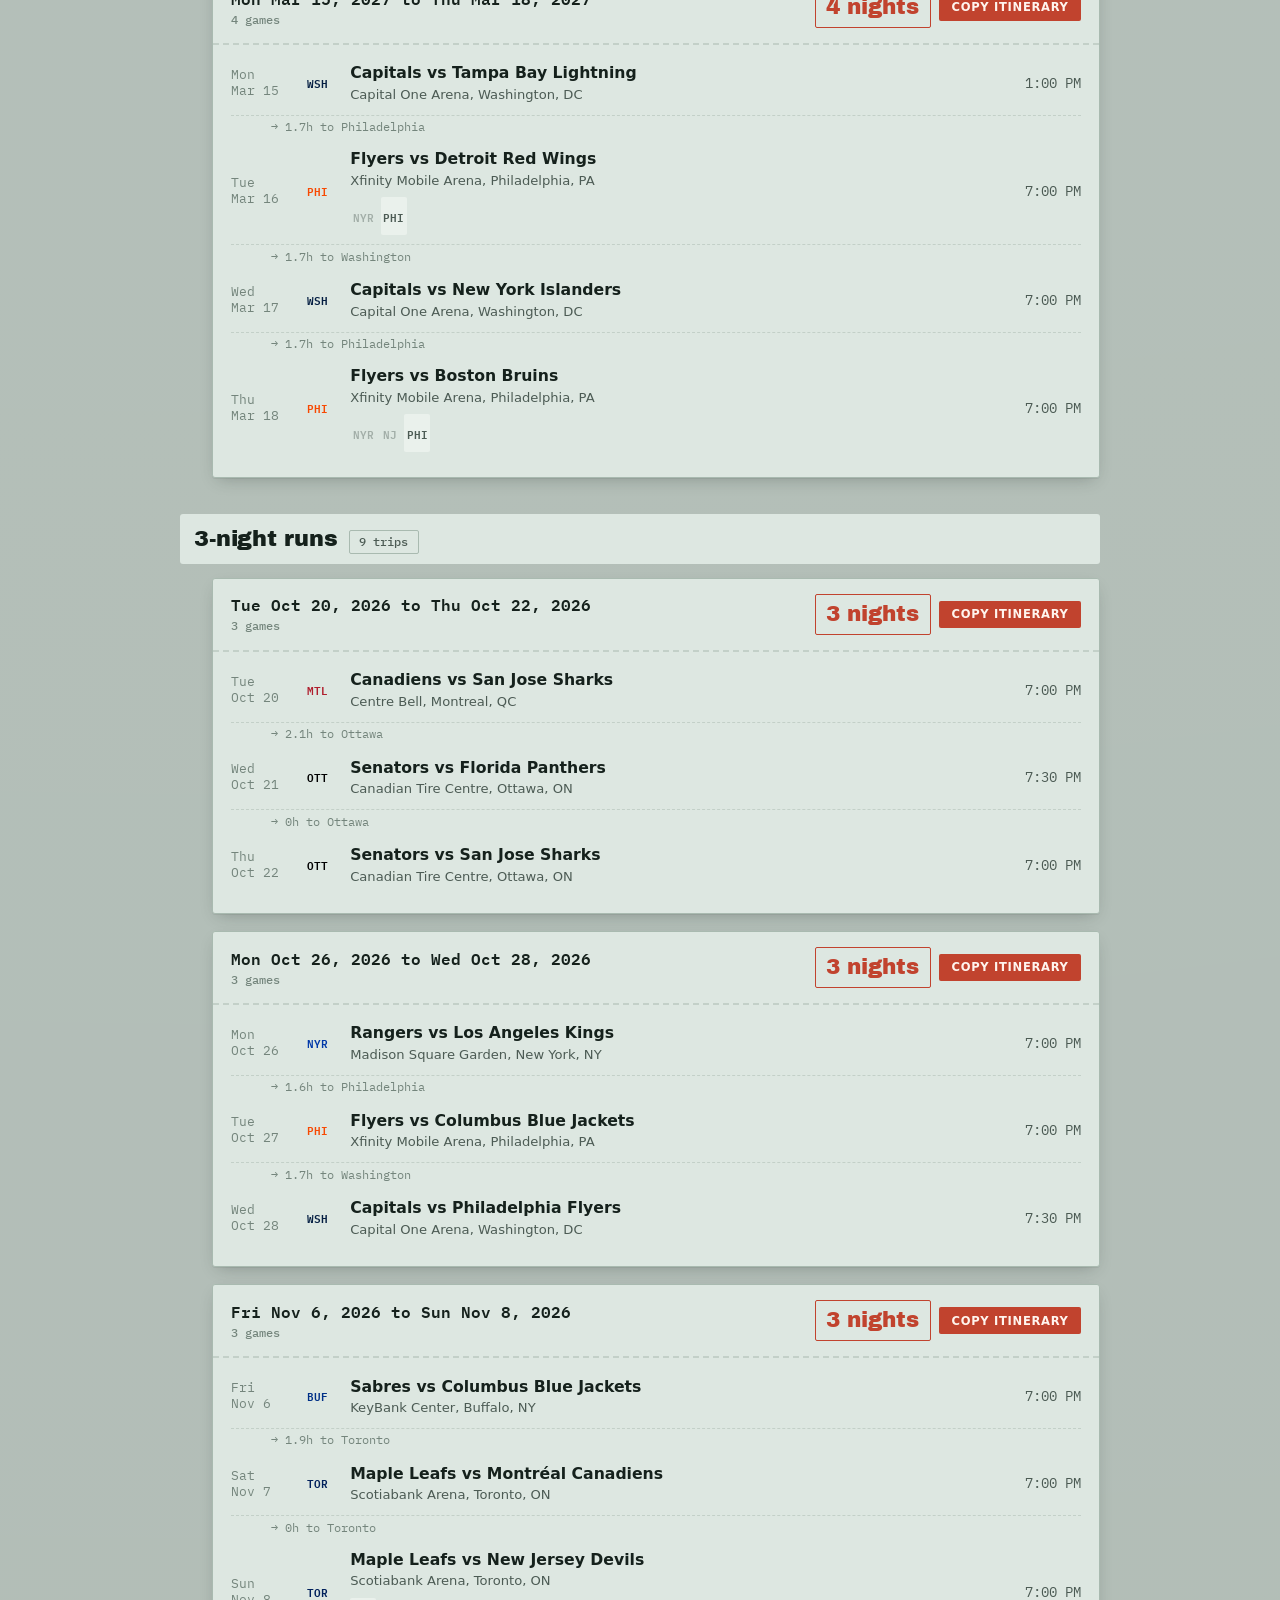
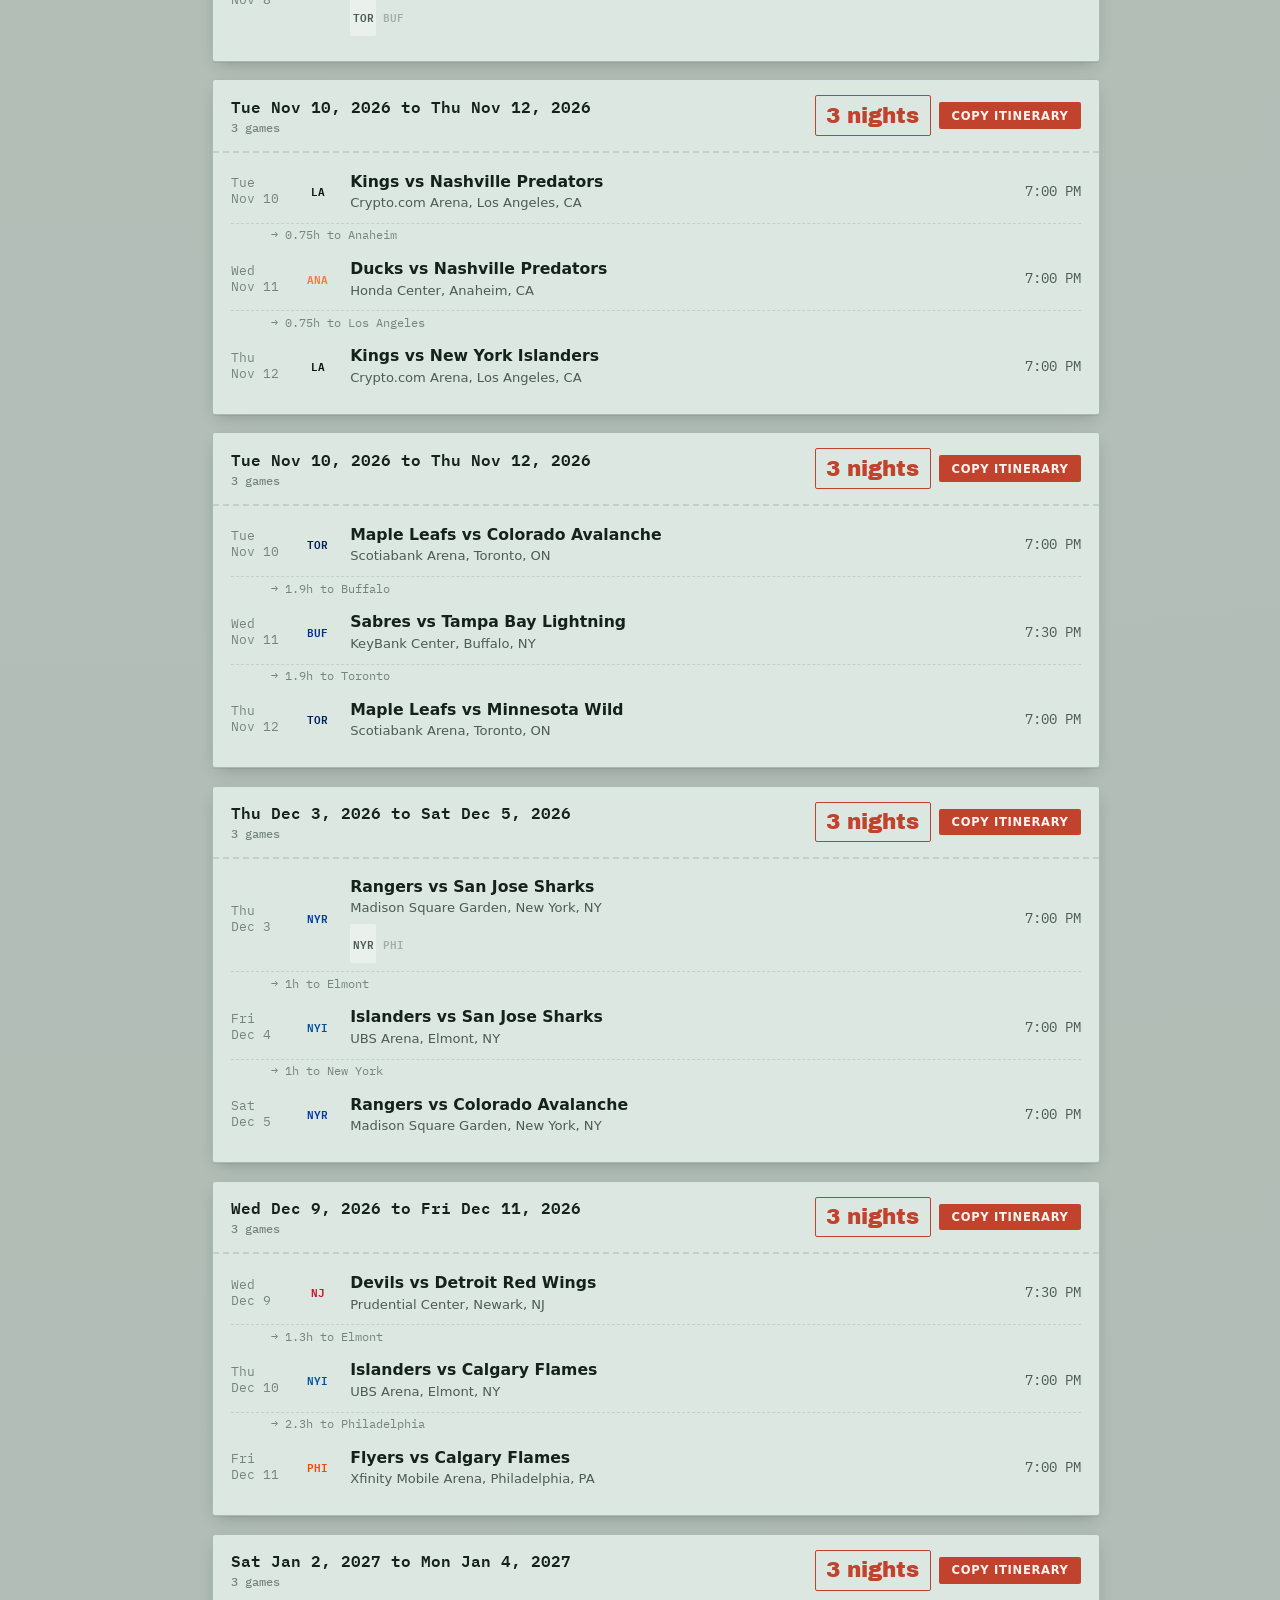
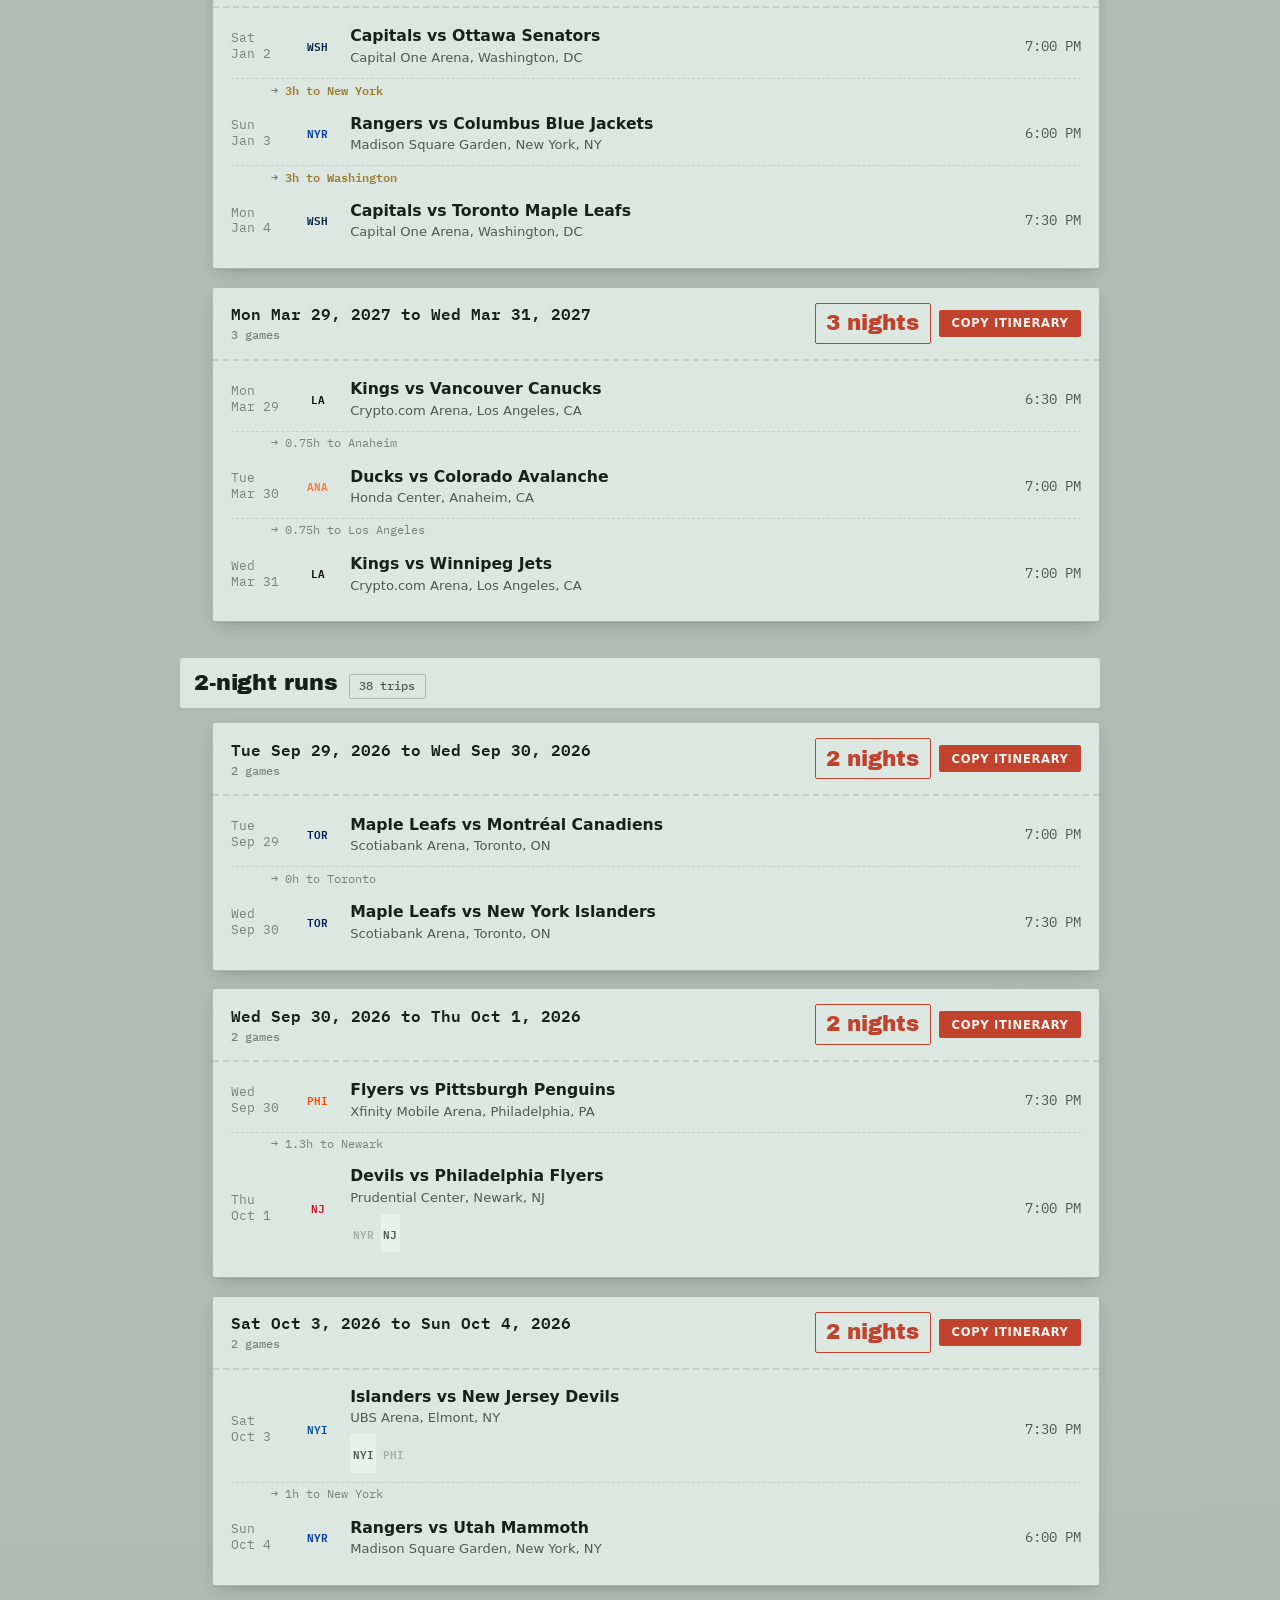
==== commit 7dd8ed0c: "Add the Great Lakes corridor, fix a latent run-detection bug Adds Montreal, Ottawa, Toronto, Detroit" ====
--- a/index.html
+++ b/index.html
@@ -39,7 +39,7 @@
         <span class="slider-value-hours" id="slider-value-hours">3.0h</span>
       </div>
       <input type="range" id="tolerance-slider" class="tolerance-slider"
-             min="0" max="4" step="1" value="3"
+             min="0" max="5" step="1" value="3"
              aria-describedby="slider-helper" aria-valuetext="Full corridor, 3.0 hours">
       <div class="stop-ticks" id="stop-ticks" aria-hidden="true"></div>
       <p class="slider-helper" id="slider-helper">Longer Amtrak legs (e.g. NY ↔ DC). The whole Northeast chain connects</p>
--- a/styles.css
+++ b/styles.css
@@ -74,7 +74,10 @@
 
 * { box-sizing: border-box; }
 
-html { color-scheme: dark light; }
+/* Safety net only, not a fix for anything: if you're chasing a horizontal
+   overflow bug, comment this out first so you can actually see it, since
+   this will silently clip content instead of showing a scrollbar. */
+html { color-scheme: dark light; overflow-x: hidden; }
 
 body {
   margin: 0;
@@ -182,9 +185,6 @@
 
 /* ===== controls bar: paper, not glass ===== */
 .controls-bar {
-  position: sticky;
-  top: 0;
-  z-index: 20;
   background: var(--controls-bg);
   border-bottom: 2px dashed var(--border-bright);
 }
@@ -198,9 +198,15 @@
 }
 @media (min-width: 800px) {
   .controls-inner {
-    grid-template-columns: 1.2fr 1fr auto;
+    grid-template-columns: 1fr auto;
+    grid-template-areas:
+      "slider stat"
+      "teams  teams";
     align-items: start;
   }
+  .slider-section { grid-area: slider; }
+  .live-stat { grid-area: stat; }
+  .team-filter { grid-area: teams; }
 }
 
 .control-label {
@@ -268,9 +274,9 @@
   font-family: var(--font-mono);
   font-size: 0.7rem;
   color: var(--text-faint);
-  padding: 0 2px;
-}
-.stop-ticks span { width: 1px; text-align: center; }
+  padding: 0 20px;
+}
+.stop-ticks span { width: 1px; min-width: 0; text-align: center; white-space: nowrap; }
 
 .slider-helper {
   color: var(--text-dim);
@@ -357,12 +363,14 @@
   font-weight: 400;
   font-size: 0.95rem;
   color: var(--text-dim);
-  align-self: center;
+  align-self: start;
   background: var(--bg-card);
   border: 1px solid var(--border);
   border-radius: var(--radius-sm);
   padding: 0.6rem 0.9rem;
-  white-space: nowrap;
+}
+@media (min-width: 800px) {
+  .live-stat { white-space: nowrap; }
 }
 .live-stat strong { color: var(--ice); font-family: var(--font-mono); font-size: 1.1rem; }
 
@@ -371,12 +379,6 @@
   max-width: 960px;
   margin: 0 auto;
   padding: 1.5rem 1.25rem 3rem;
-  /* keeps the skip-link target from landing underneath the sticky controls
-     bar, which is much taller on narrow screens where its contents stack */
-  scroll-margin-top: 400px;
-}
-@media (min-width: 800px) {
-  main#results { scroll-margin-top: 200px; }
 }
 
 .hero-callout {
@@ -748,8 +750,8 @@
 .mini-slider-card .link-no { color: var(--text-faint); text-decoration: line-through; }
 
 @media (max-width: 560px) {
-  .night-row { grid-template-columns: 2.8em 38px 1fr; }
-  .night-time { grid-column: 1 / -1; text-align: left; padding-left: calc(2.8em + 38px + 0.6rem); }
+  .night-row { grid-template-columns: 2.8em 46px 1fr; }
+  .night-row > .night-time { grid-column: 1 / -1; text-align: left; padding-left: calc(2.8em + 46px + 0.6rem); }
   .hop-row { padding-left: 2.8em; }
   .trip-cards { padding-left: 1rem; }
 }
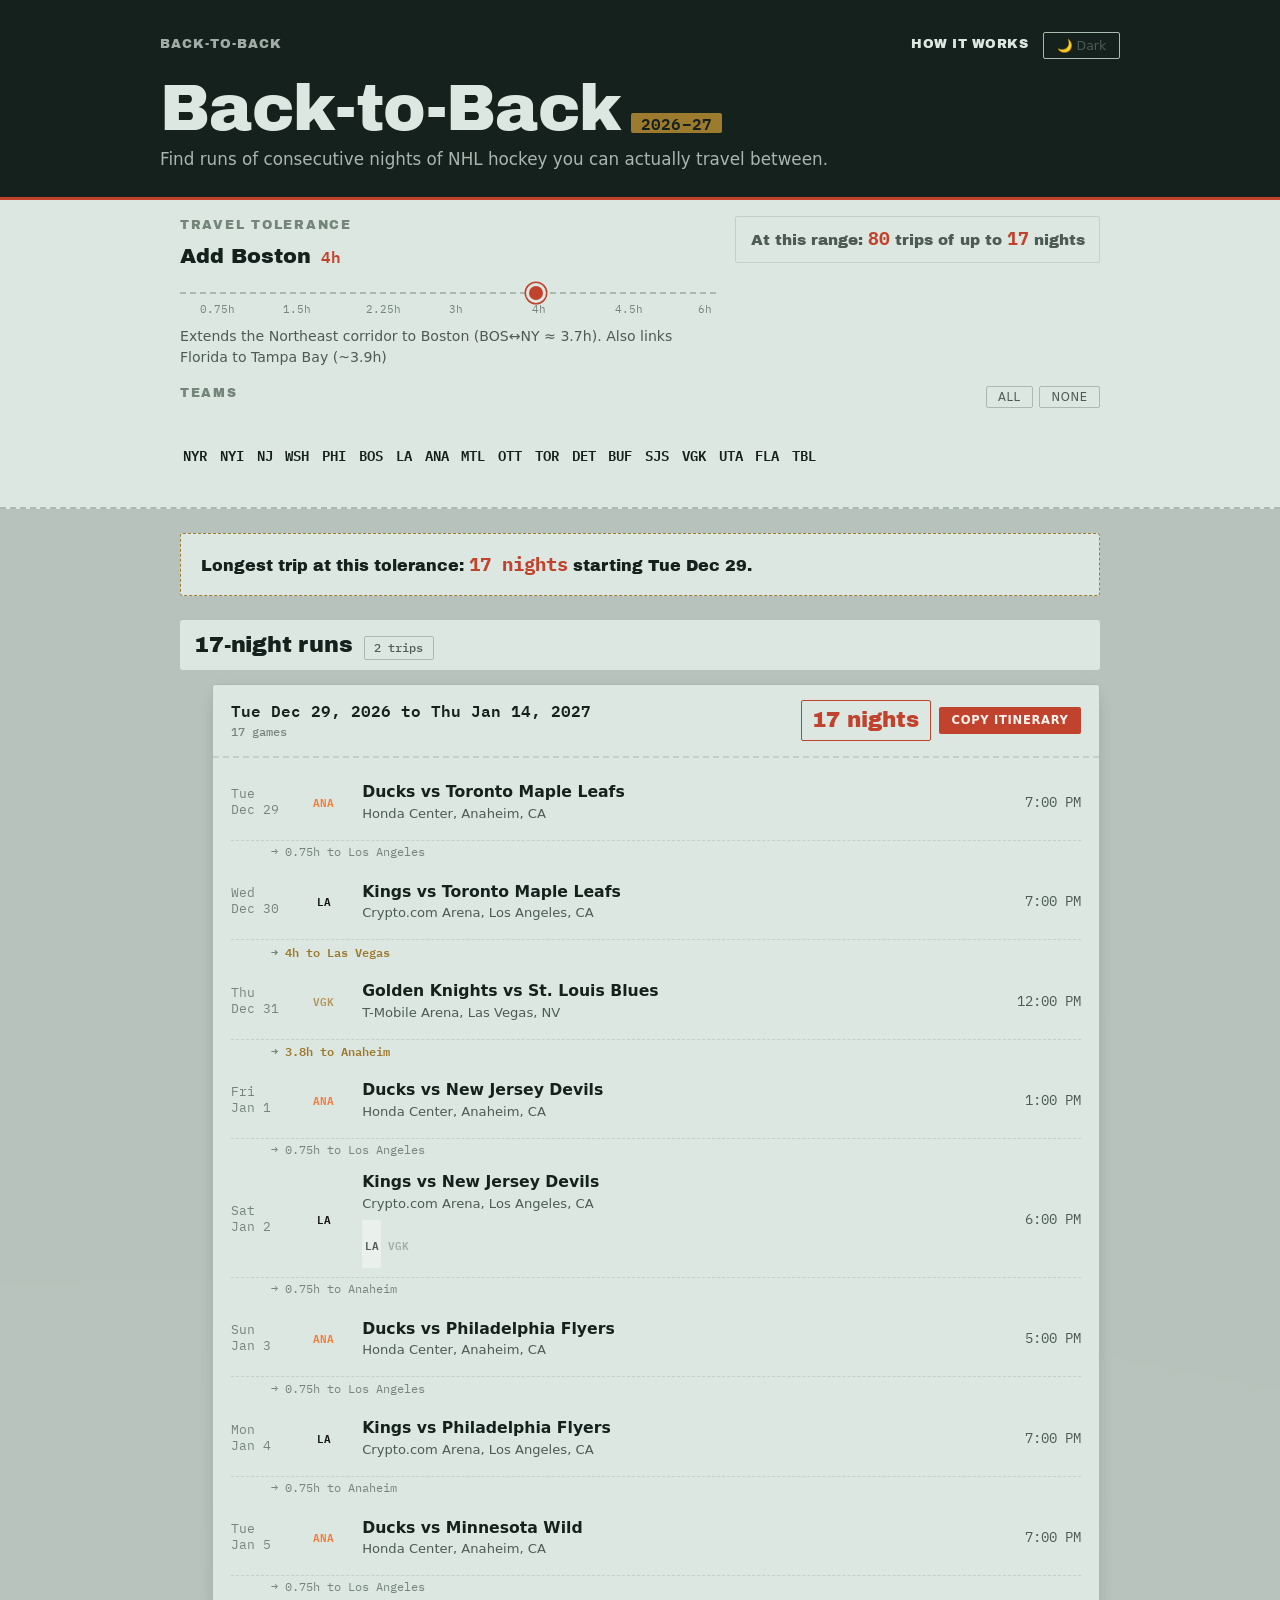
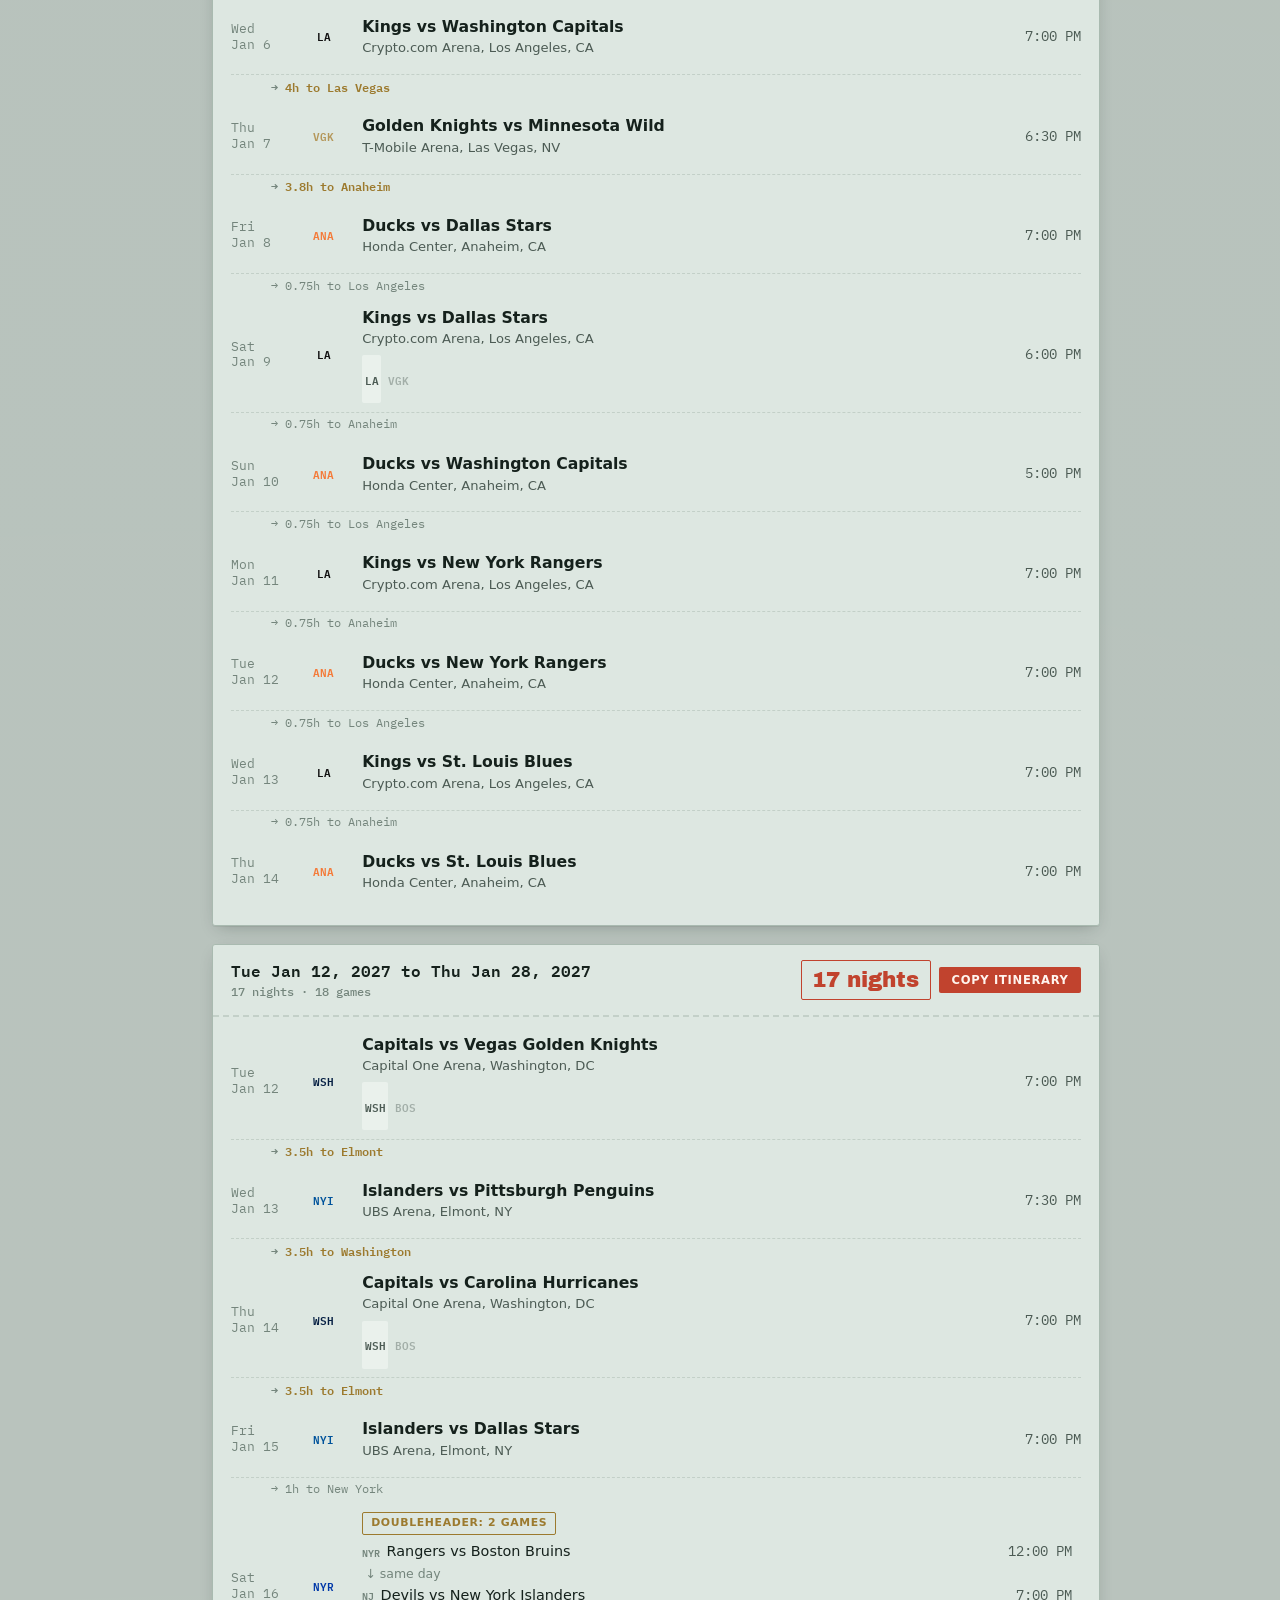
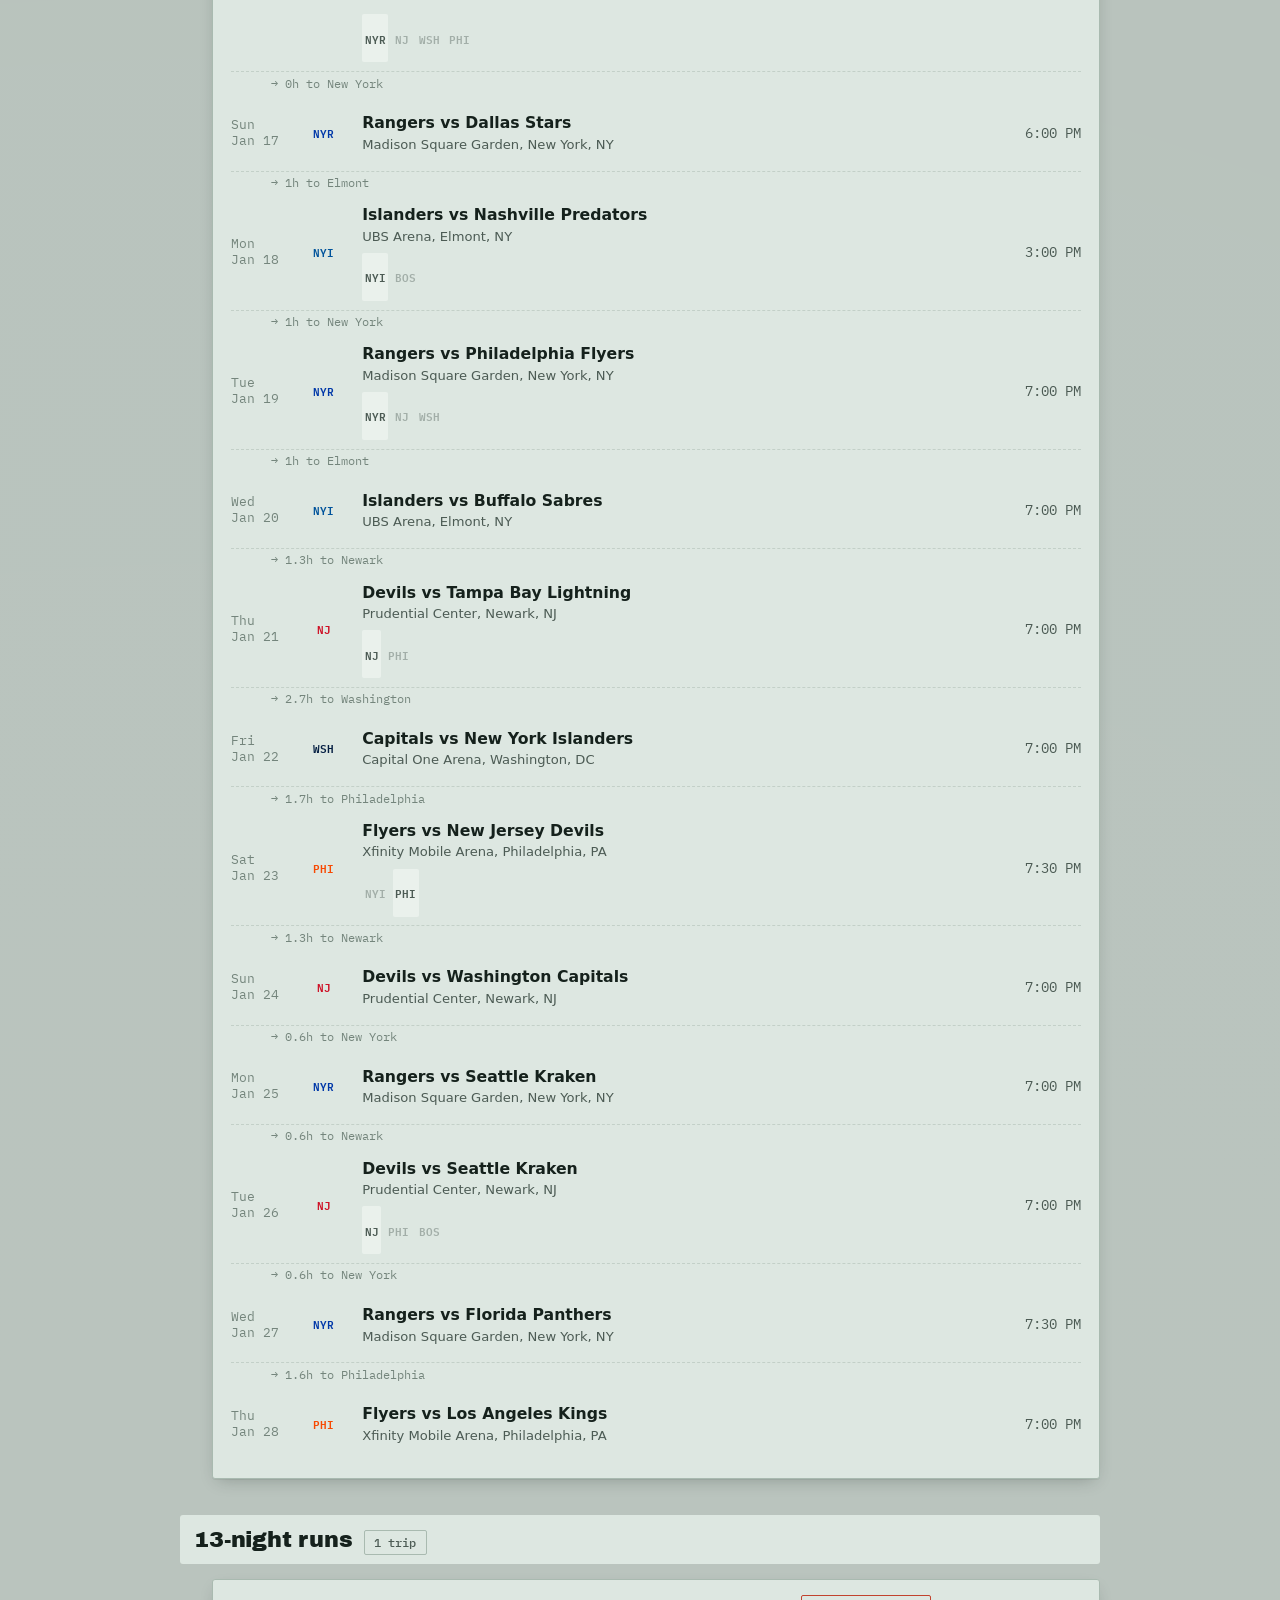
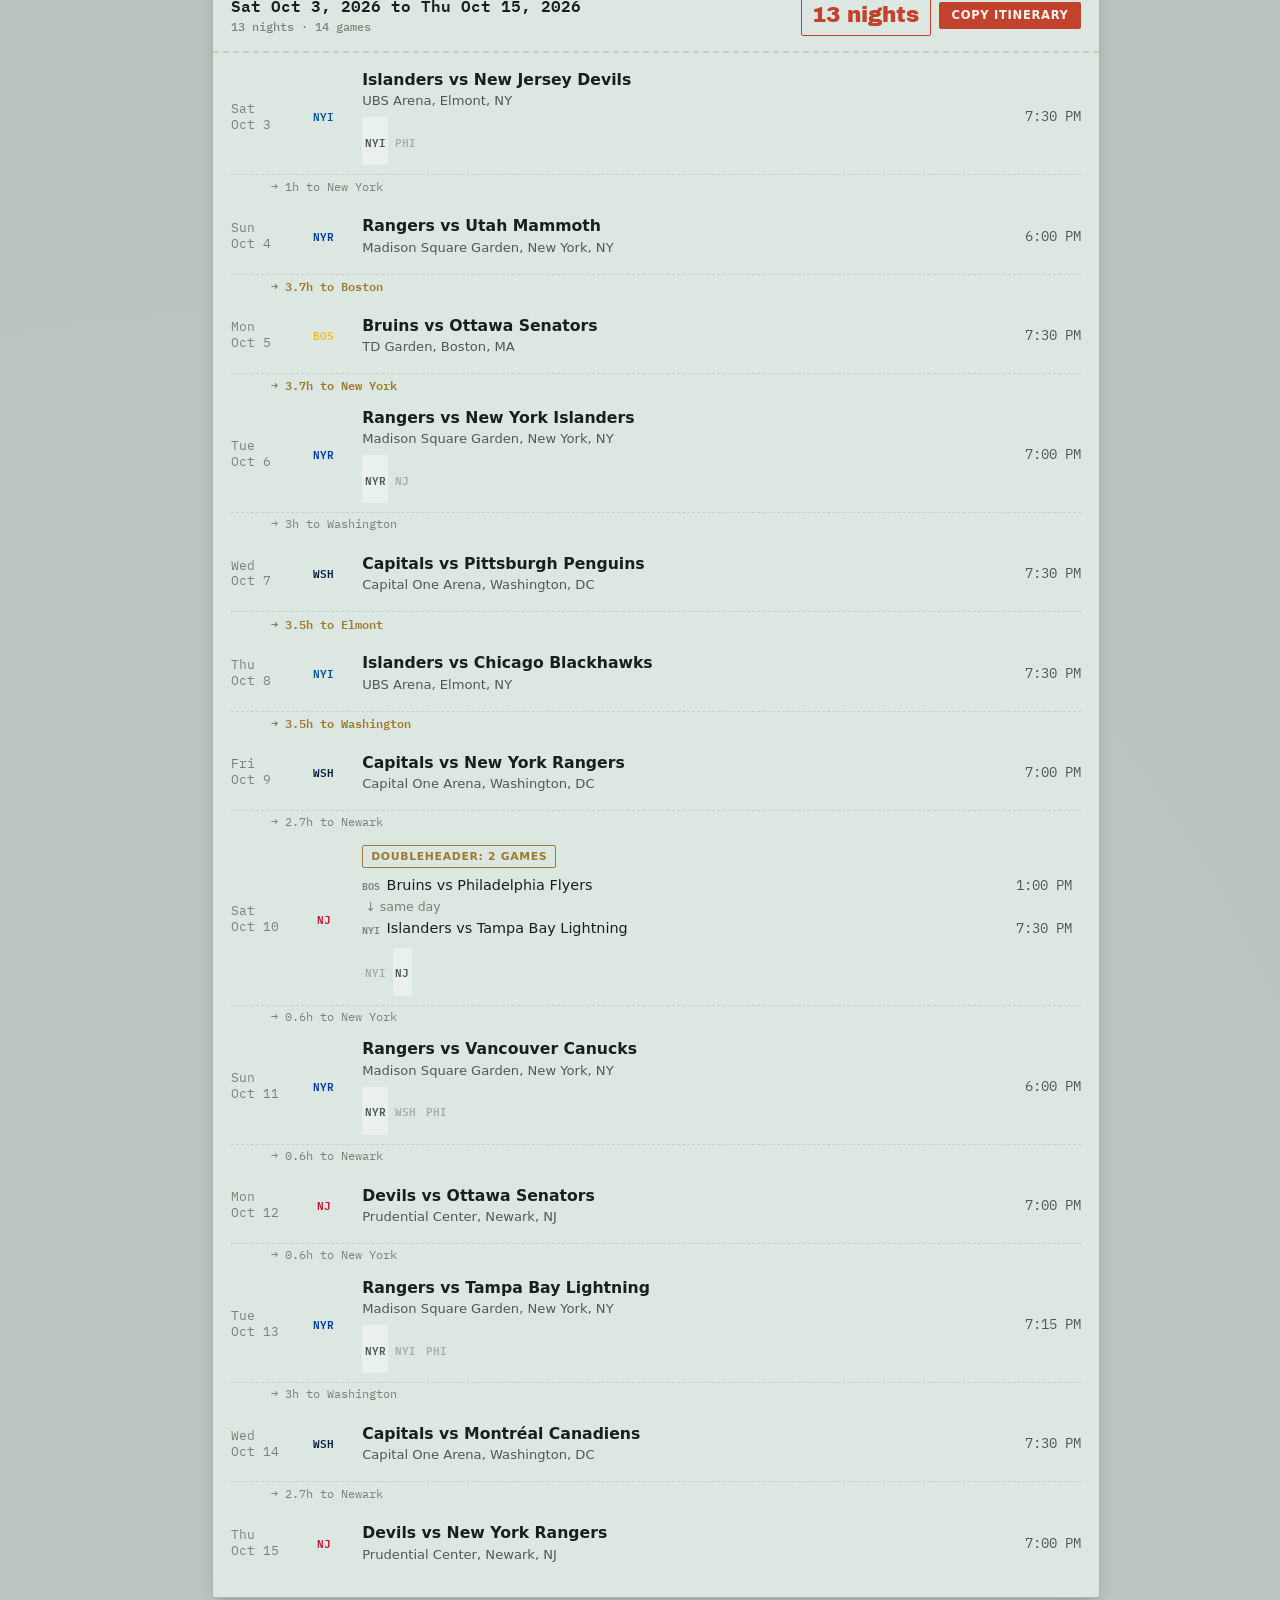
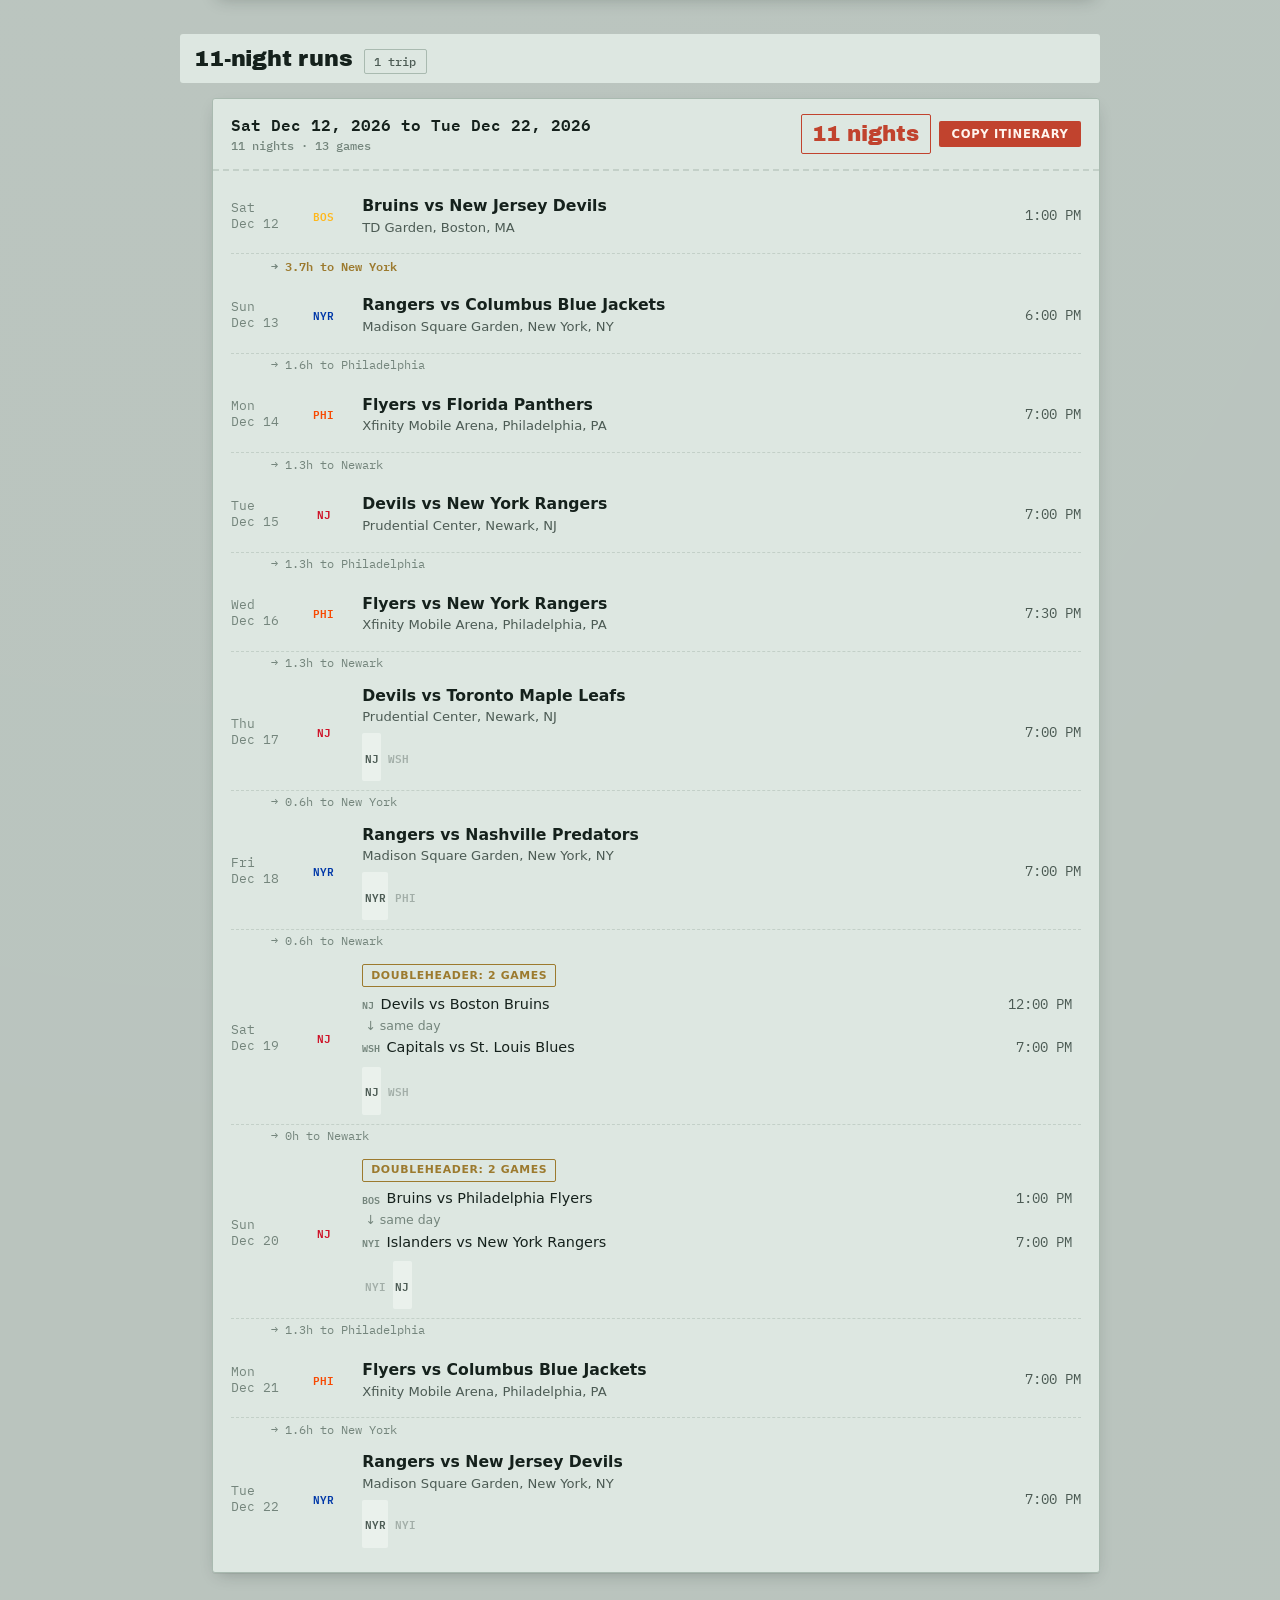
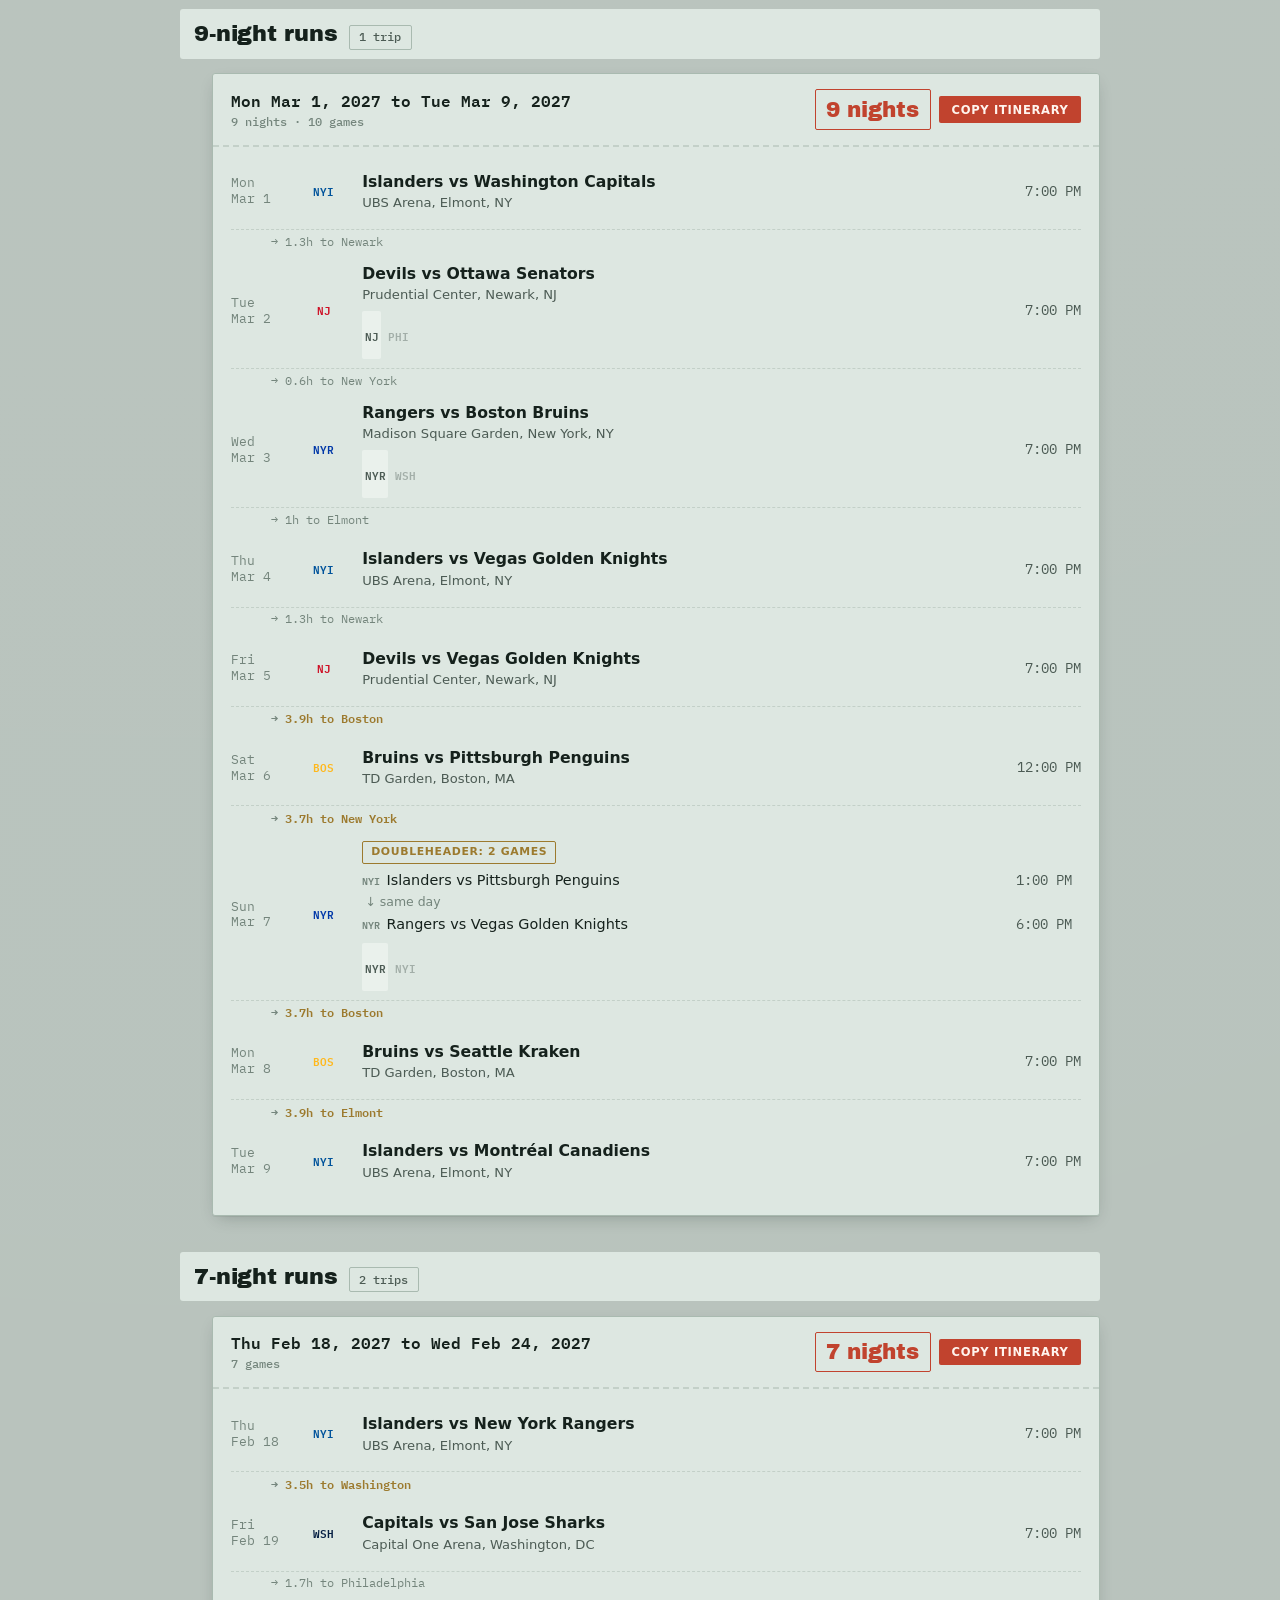
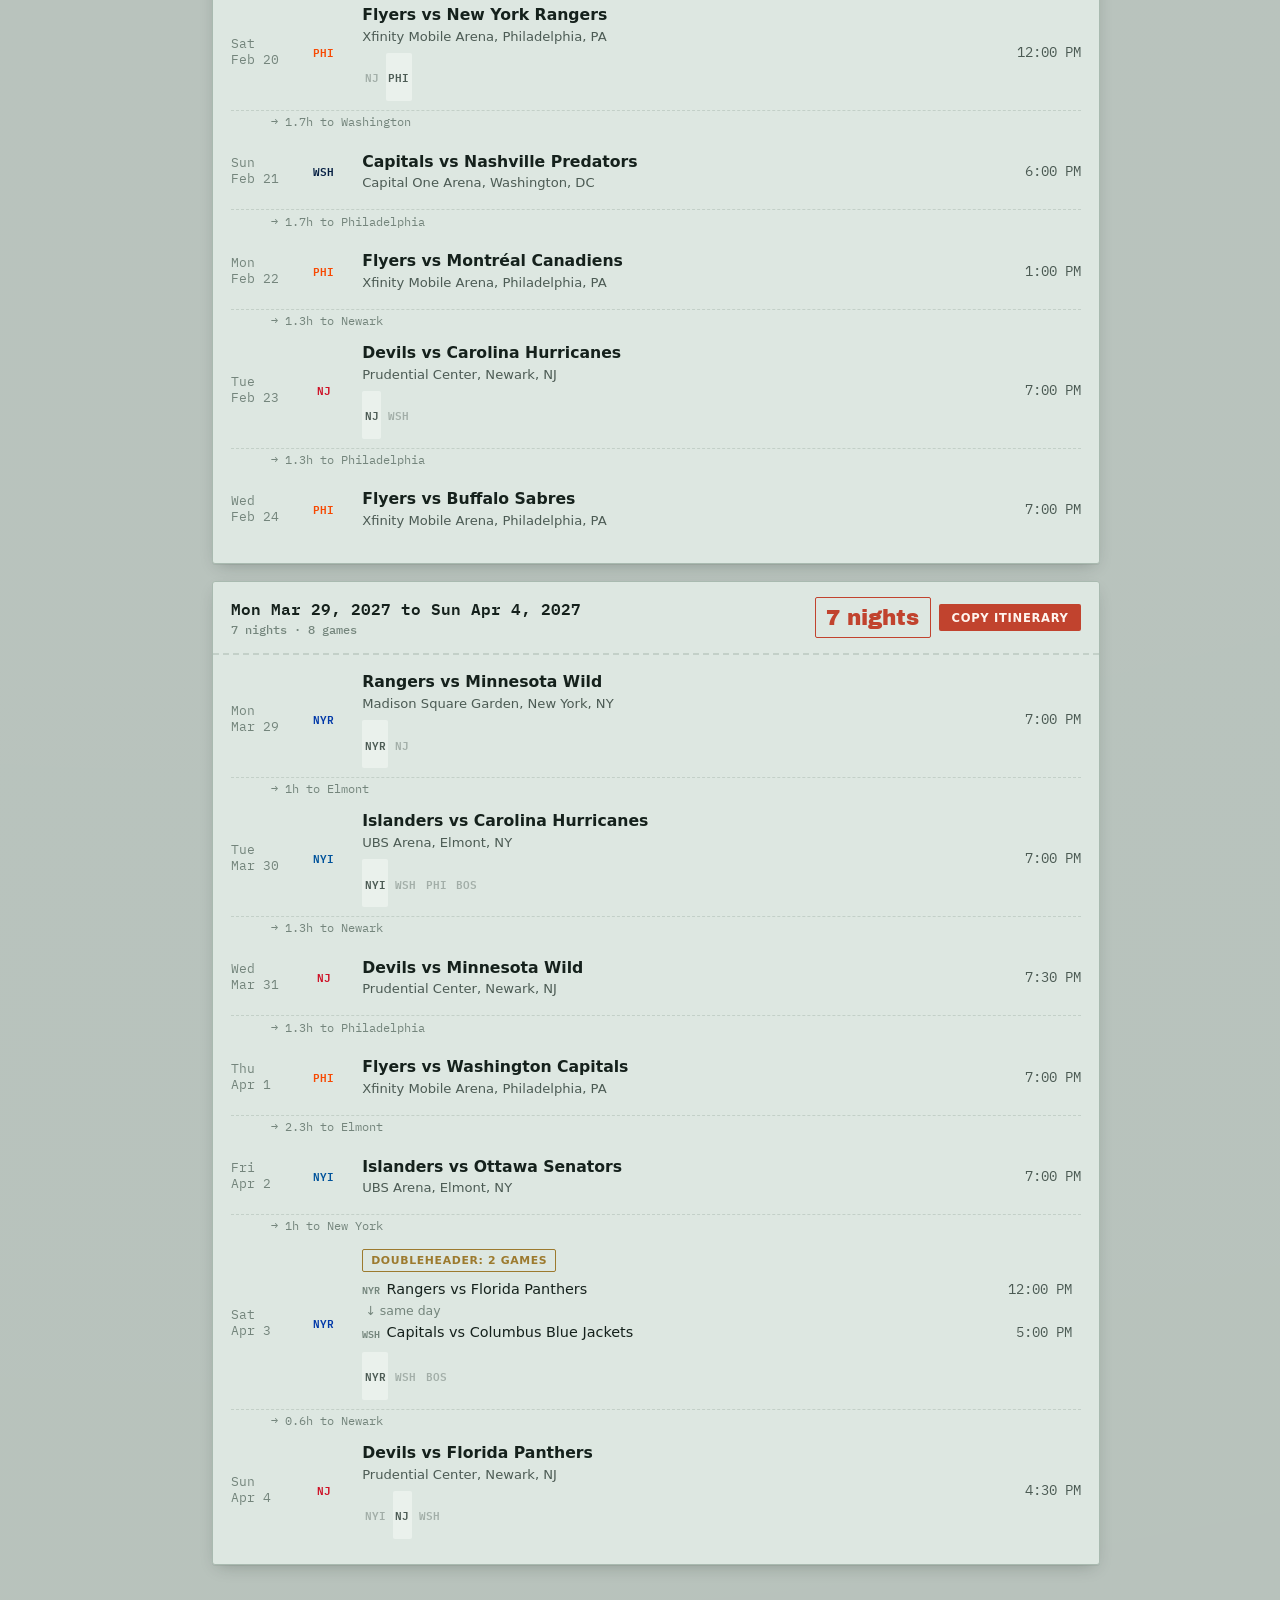
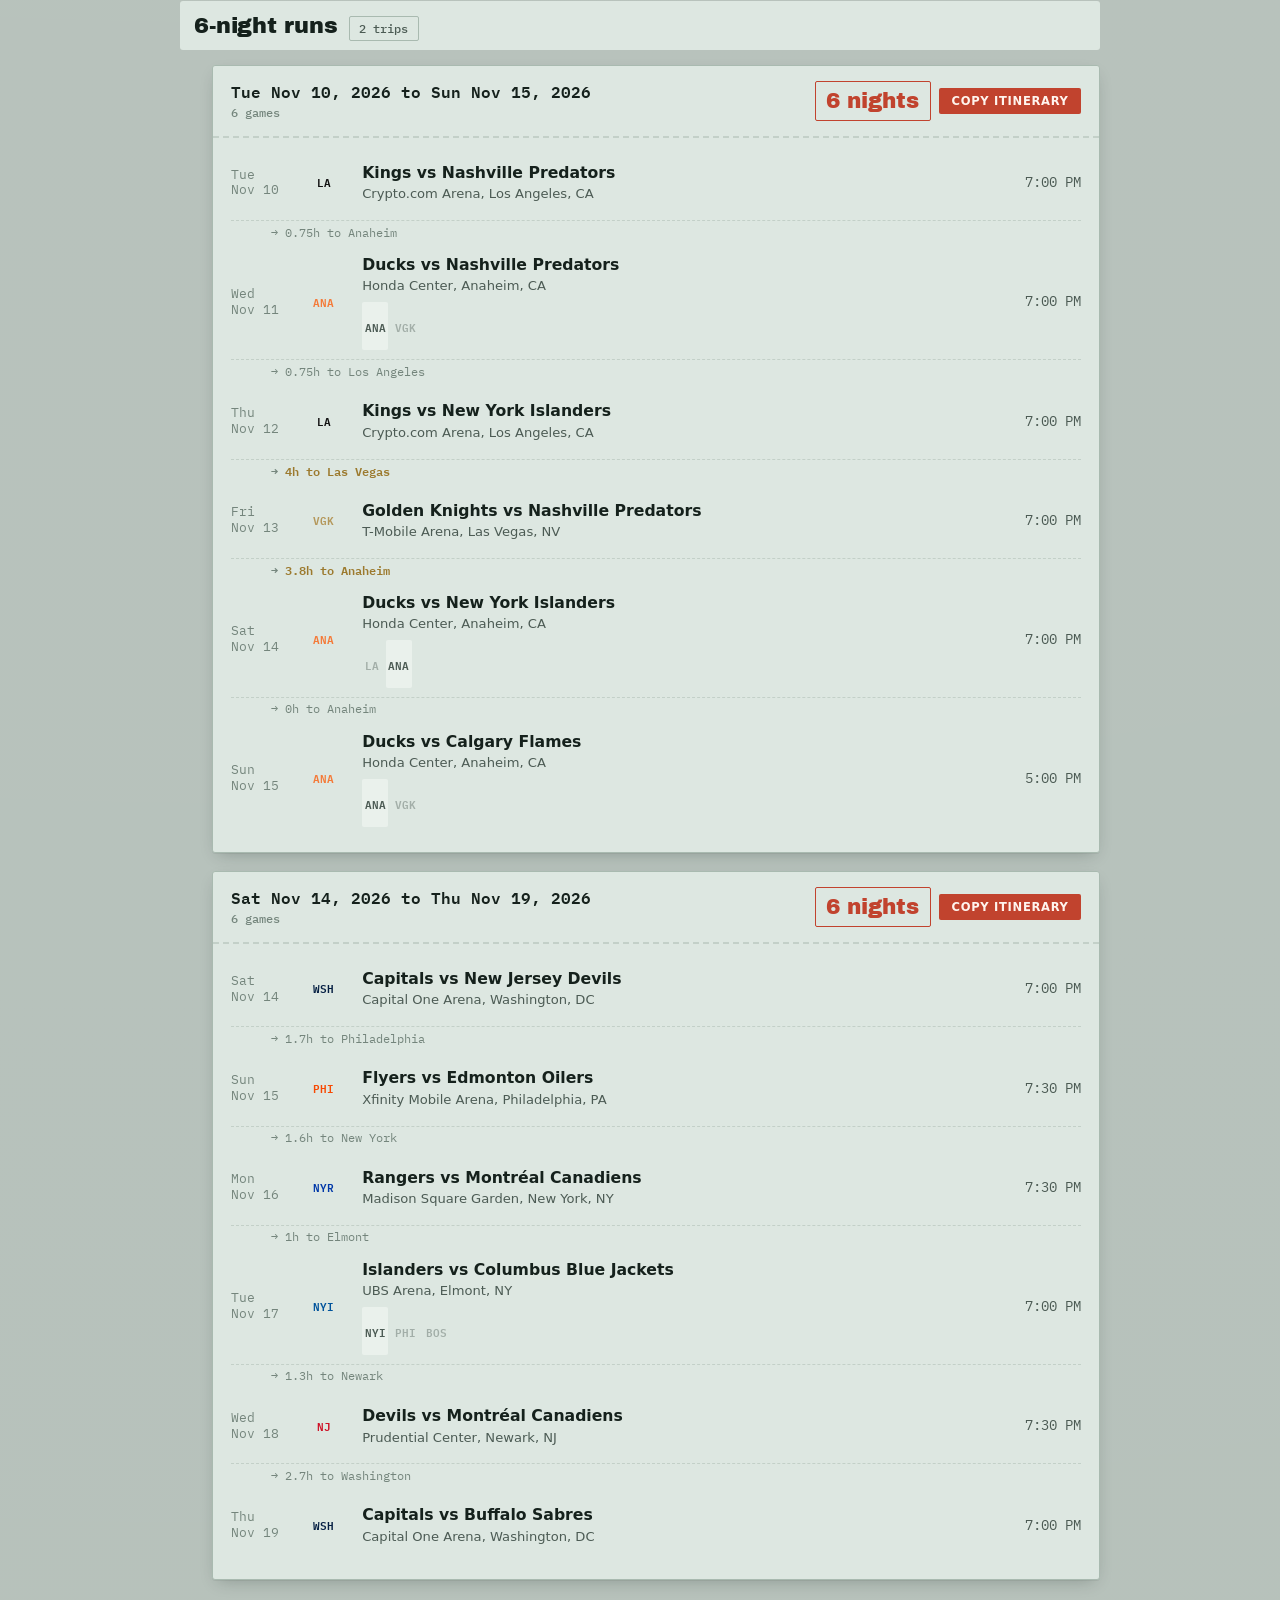
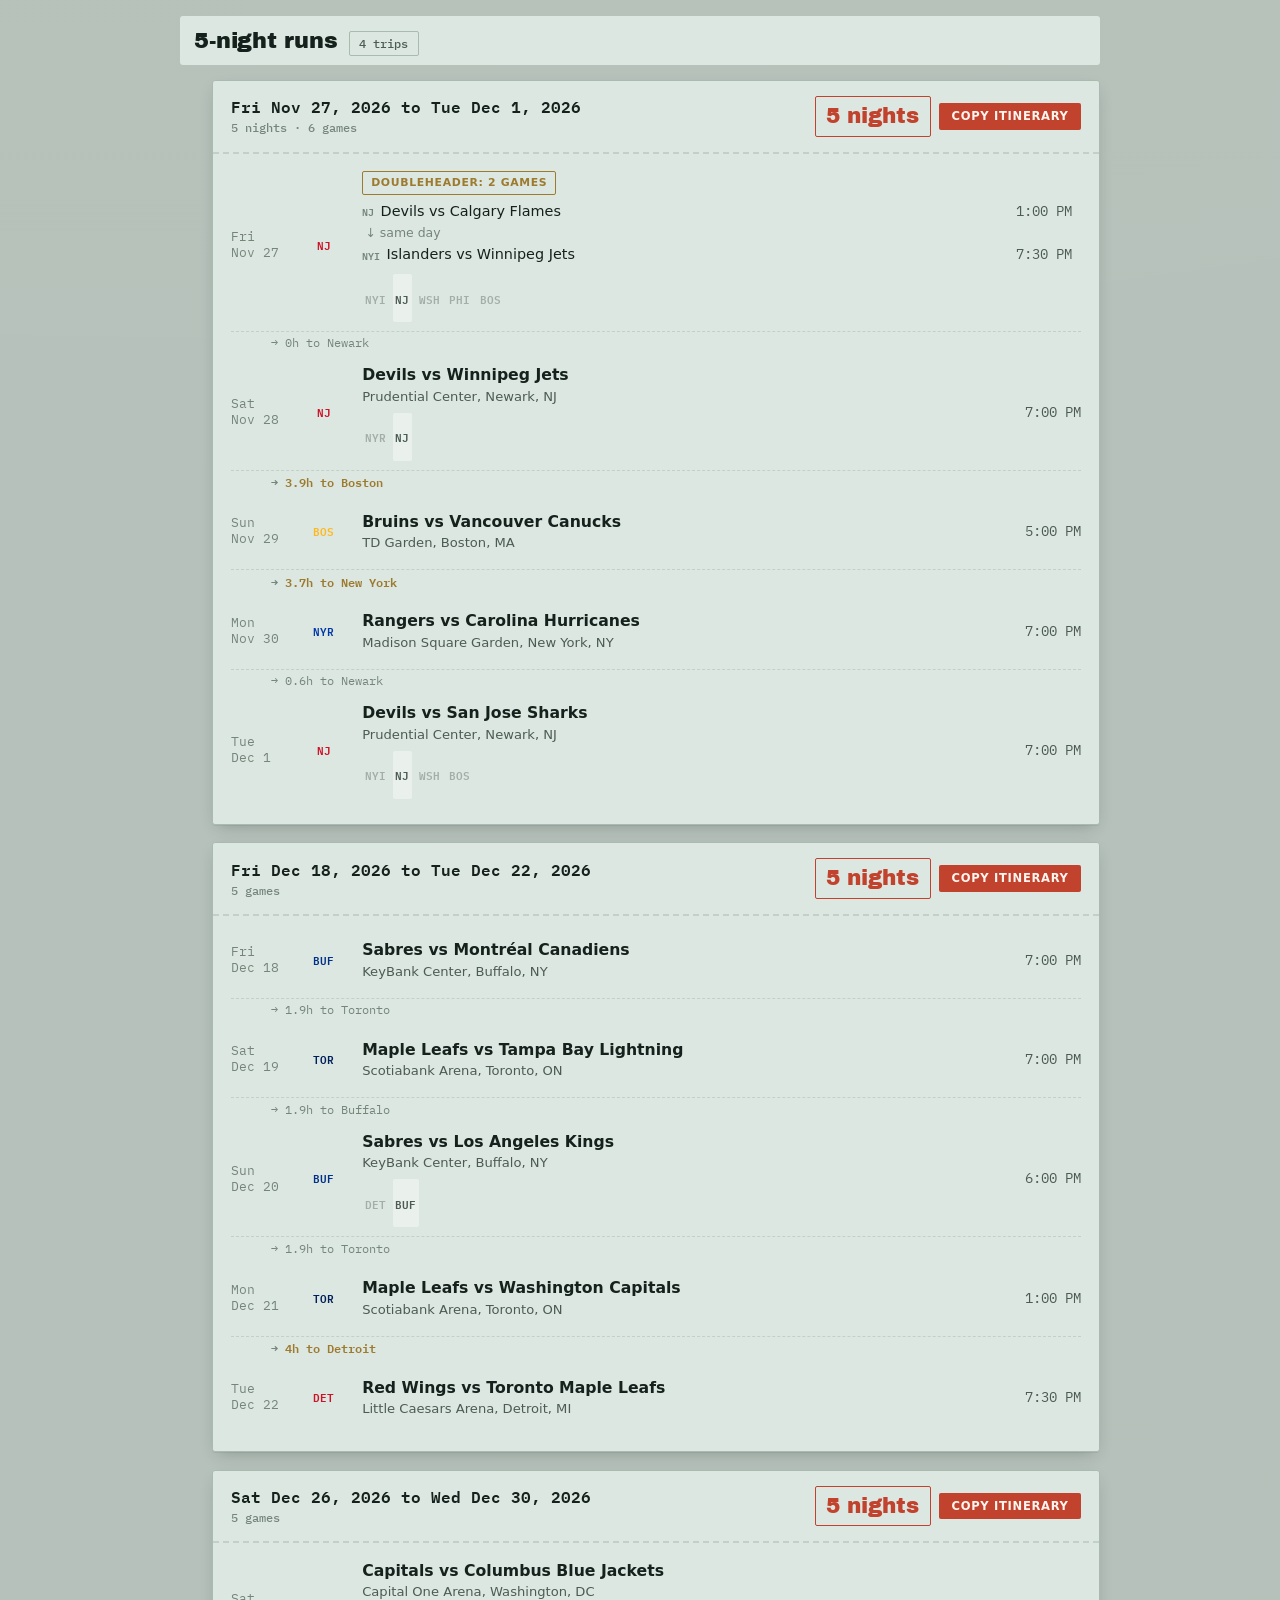
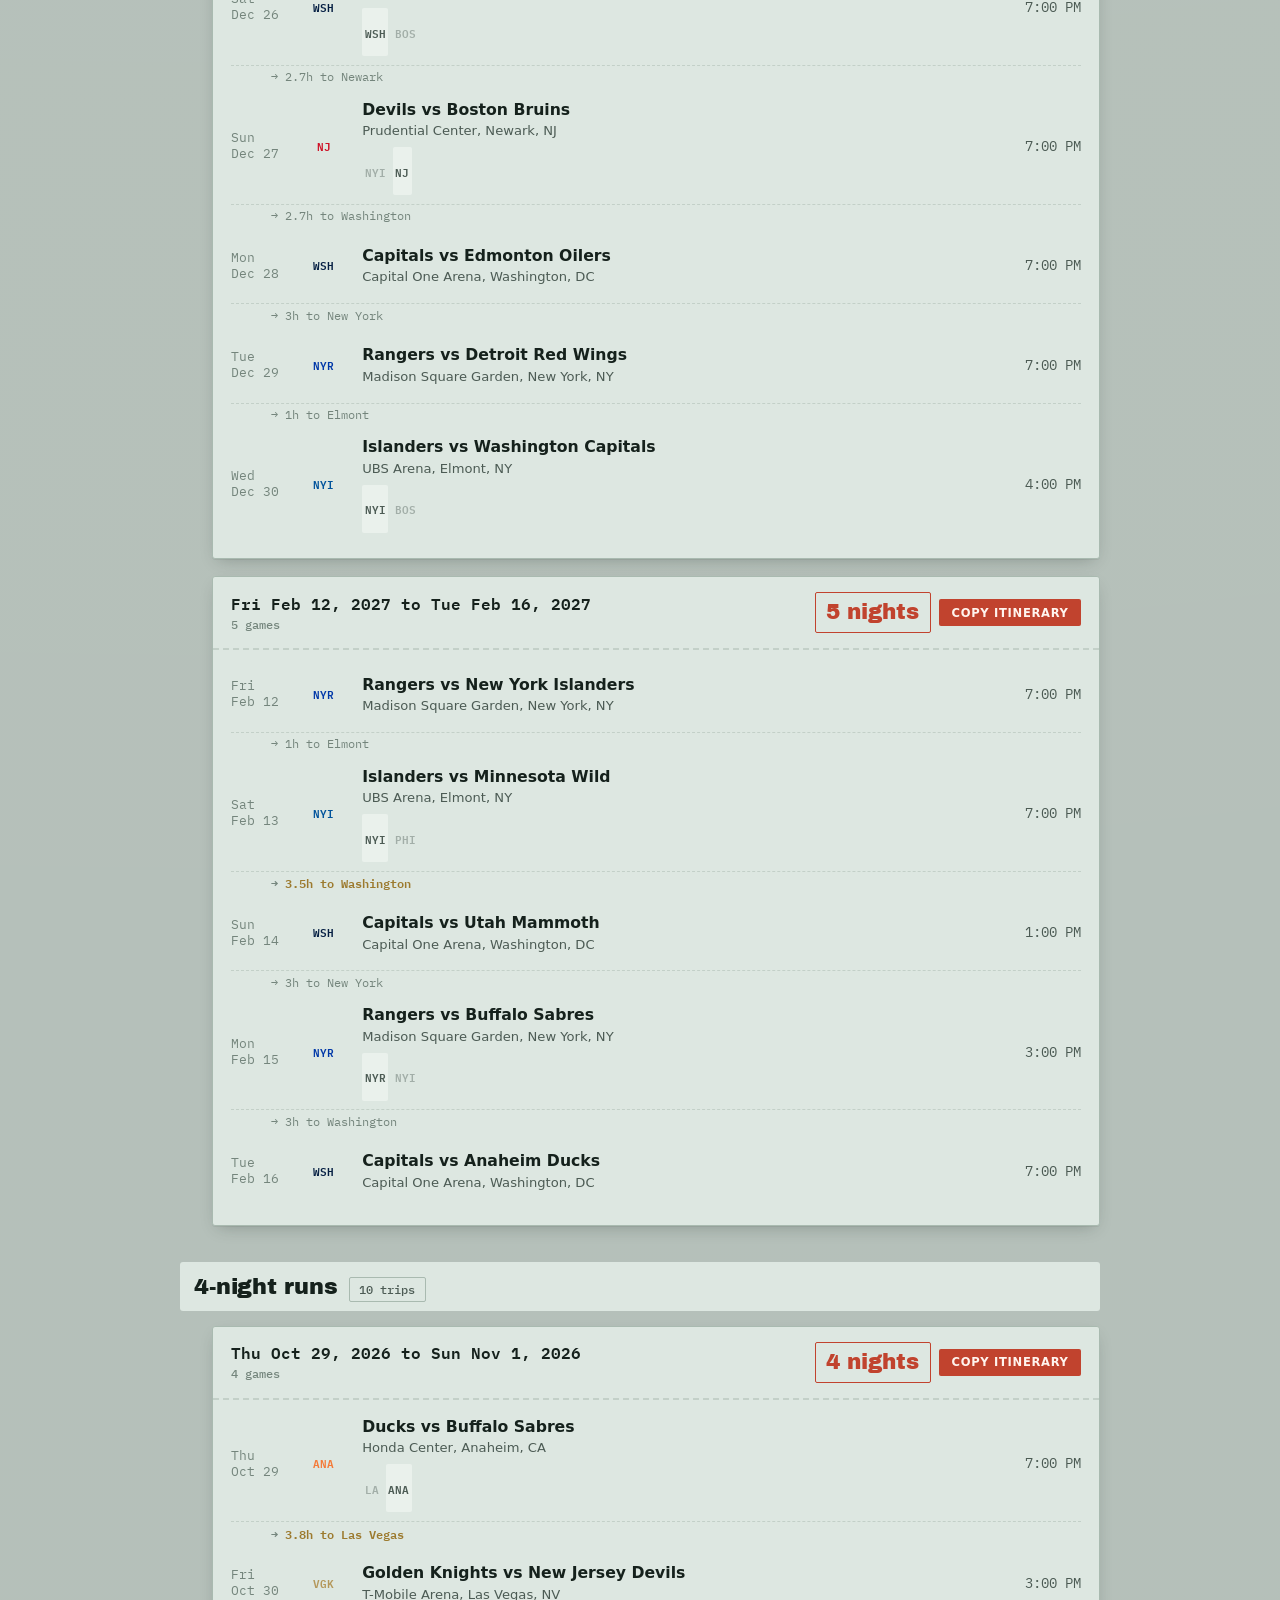
==== commit 44c0e860: "Add San Jose, Vegas, Utah, Florida, and Tampa Bay, widen slider to 6h Two new clusters, kept deliber" ====
--- a/index.html
+++ b/index.html
@@ -35,14 +35,14 @@
     <section class="slider-section" aria-labelledby="slider-title">
       <h2 id="slider-title" class="control-label">Travel tolerance</h2>
       <div class="slider-readout">
-        <span class="slider-value-label" id="slider-value-label">Full corridor</span>
-        <span class="slider-value-hours" id="slider-value-hours">3.0h</span>
+        <span class="slider-value-label" id="slider-value-label">Add Boston</span>
+        <span class="slider-value-hours" id="slider-value-hours">4.0h</span>
       </div>
       <input type="range" id="tolerance-slider" class="tolerance-slider"
-             min="0" max="5" step="1" value="3"
-             aria-describedby="slider-helper" aria-valuetext="Full corridor, 3.0 hours">
+             min="0" max="6" step="1" value="4"
+             aria-describedby="slider-helper" aria-valuetext="Add Boston, 4.0 hours">
       <div class="stop-ticks" id="stop-ticks" aria-hidden="true"></div>
-      <p class="slider-helper" id="slider-helper">Longer Amtrak legs (e.g. NY ↔ DC). The whole Northeast chain connects</p>
+      <p class="slider-helper" id="slider-helper">Extends the Northeast corridor to Boston (BOS↔NY ≈ 3.7h). Also links Florida to Tampa Bay (~3.9h)</p>
     </section>
 
     <section class="team-filter" aria-labelledby="team-filter-title">
--- a/styles.css
+++ b/styles.css
@@ -331,7 +331,7 @@
   display: inline-flex;
   align-items: center;
   justify-content: center;
-  height: 3.6rem;
+  height: 4.6rem;
   padding: 0.2rem;
   background: none;
   border: none;
@@ -344,7 +344,7 @@
 .team-chip-logo {
   height: 100%;
   width: auto;
-  max-width: 5rem;
+  max-width: 6.2rem;
   object-fit: contain;
 }
 .team-chip-fallback {
@@ -501,7 +501,7 @@
 .night-list { list-style: none; margin: 0; padding: 0.4rem 1.1rem 1rem; }
 .night-row {
   display: grid;
-  grid-template-columns: 3.4em 46px 1fr auto;
+  grid-template-columns: 3.4em 58px 1fr auto;
   gap: 0.6rem;
   align-items: center;
   padding: 0.55rem 0;
@@ -517,8 +517,8 @@
 }
 /* a bare team logo, not a full-height accent rail or a badge shell */
 .night-seal {
-  width: 46px;
-  height: 46px;
+  width: 58px;
+  height: 58px;
   align-self: center;
   display: flex;
   align-items: center;
@@ -550,7 +550,7 @@
   display: inline-flex;
   align-items: center;
   justify-content: center;
-  height: 2.4rem;
+  height: 3rem;
   padding: 0.15rem;
   border-radius: var(--radius-sm);
   border: none;
@@ -559,7 +559,7 @@
   opacity: 0.4;
   transition: opacity var(--motion-fast), background var(--motion-fast);
 }
-.alt-chip-logo { height: 100%; width: auto; max-width: 3.2rem; object-fit: contain; }
+.alt-chip-logo { height: 100%; width: auto; max-width: 3.9rem; object-fit: contain; }
 .alt-chip-fallback {
   display: none;
   font-family: var(--font-mono);
@@ -609,7 +609,7 @@
   padding: 0.1rem 0;
 }
 .dh-team-name { display: inline-flex; align-items: center; gap: 0.4rem; }
-.dh-logo { width: 28px; height: 28px; object-fit: contain; flex: none; }
+.dh-logo { width: 34px; height: 34px; object-fit: contain; flex: none; }
 .dh-fallback {
   display: none;
   font-family: var(--font-mono);
@@ -750,8 +750,8 @@
 .mini-slider-card .link-no { color: var(--text-faint); text-decoration: line-through; }
 
 @media (max-width: 560px) {
-  .night-row { grid-template-columns: 2.8em 46px 1fr; }
-  .night-row > .night-time { grid-column: 1 / -1; text-align: left; padding-left: calc(2.8em + 46px + 0.6rem); }
+  .night-row { grid-template-columns: 2.8em 52px 1fr; }
+  .night-row > .night-time { grid-column: 1 / -1; text-align: left; padding-left: calc(2.8em + 52px + 0.6rem); }
   .hop-row { padding-left: 2.8em; }
   .trip-cards { padding-left: 1rem; }
 }
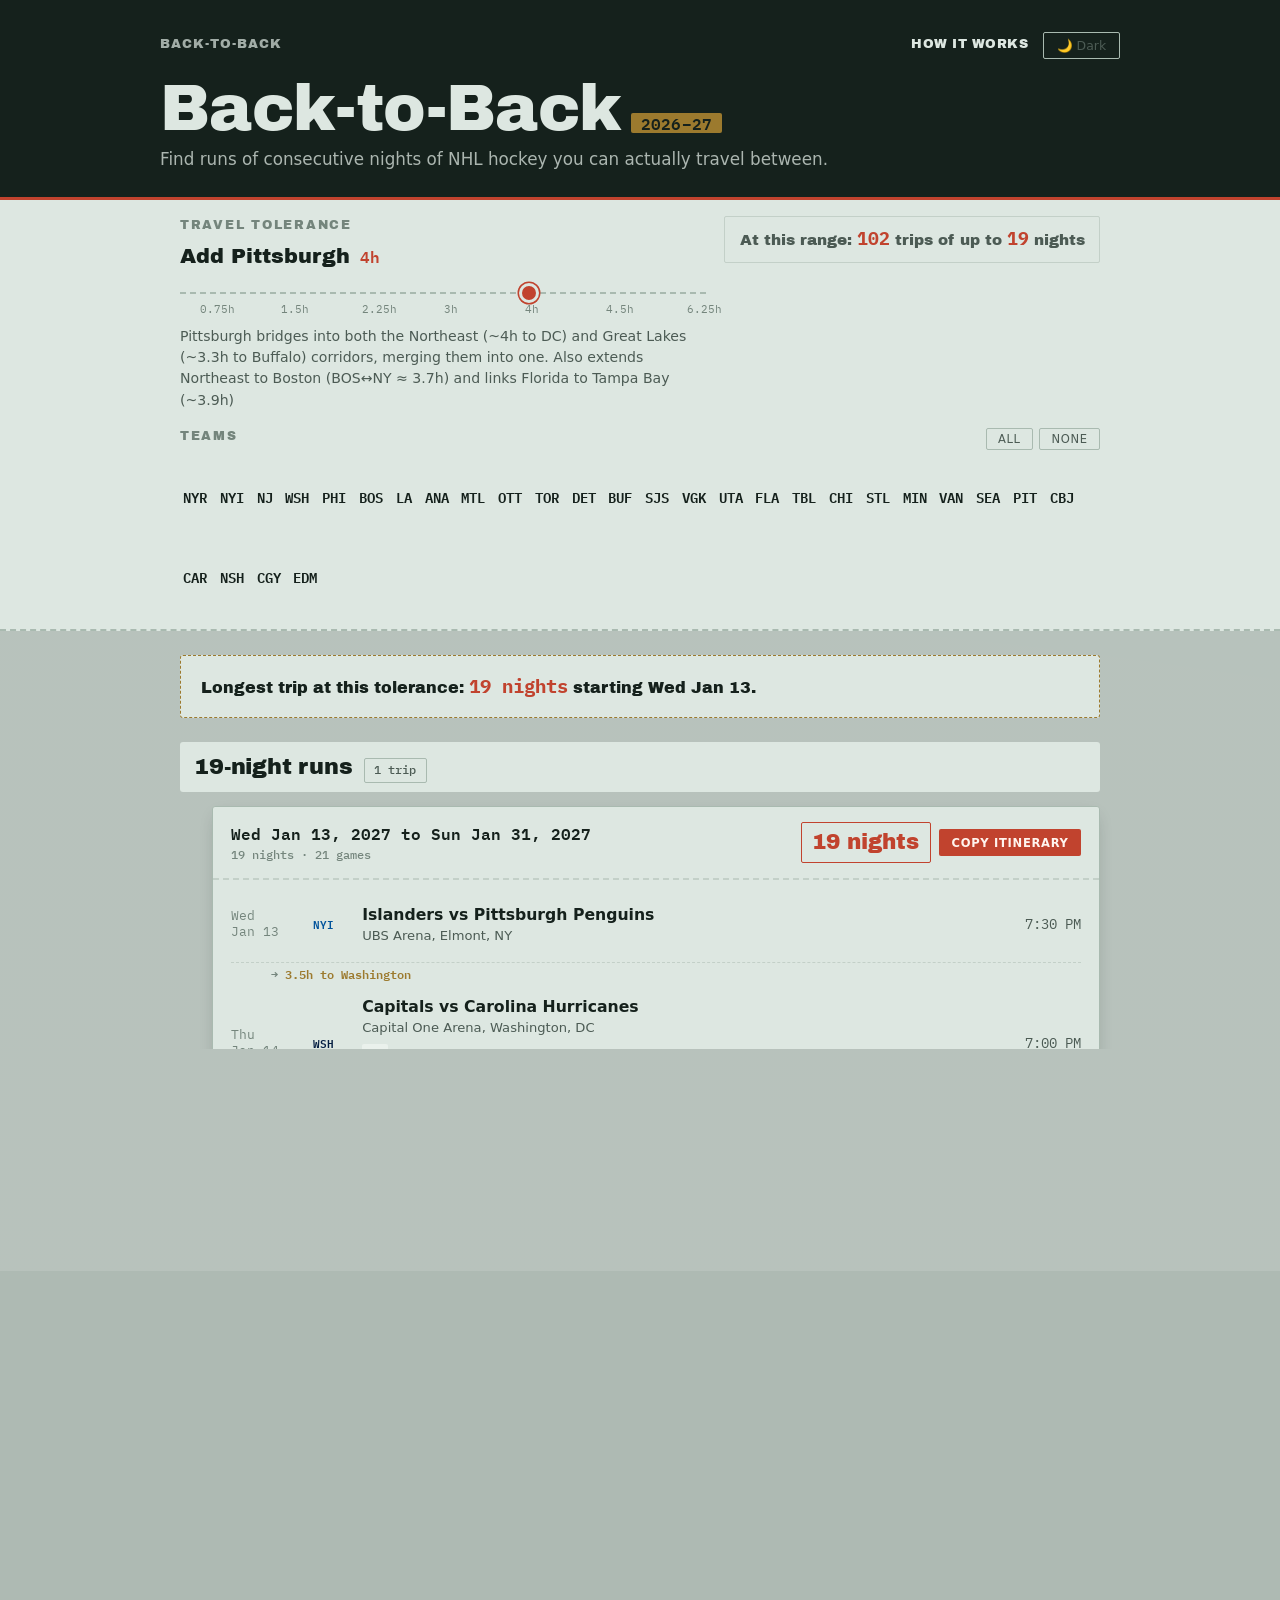
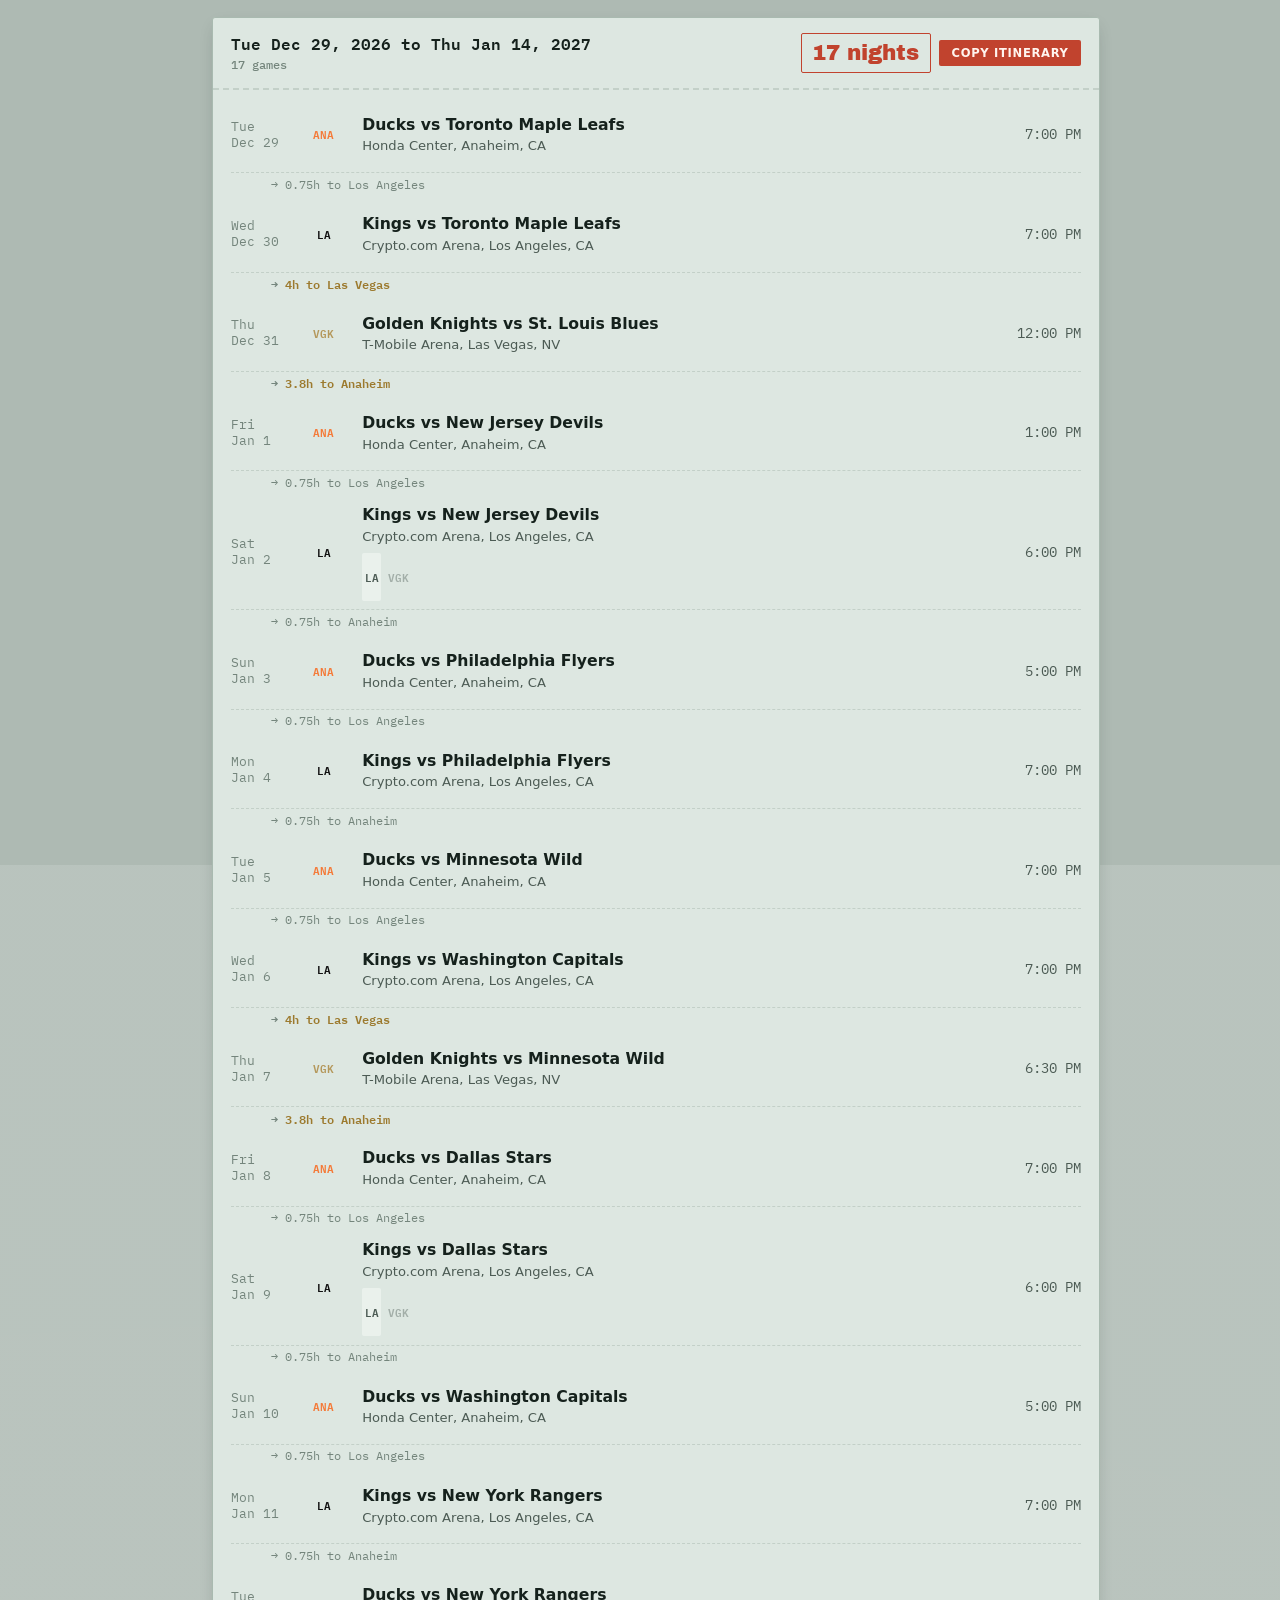
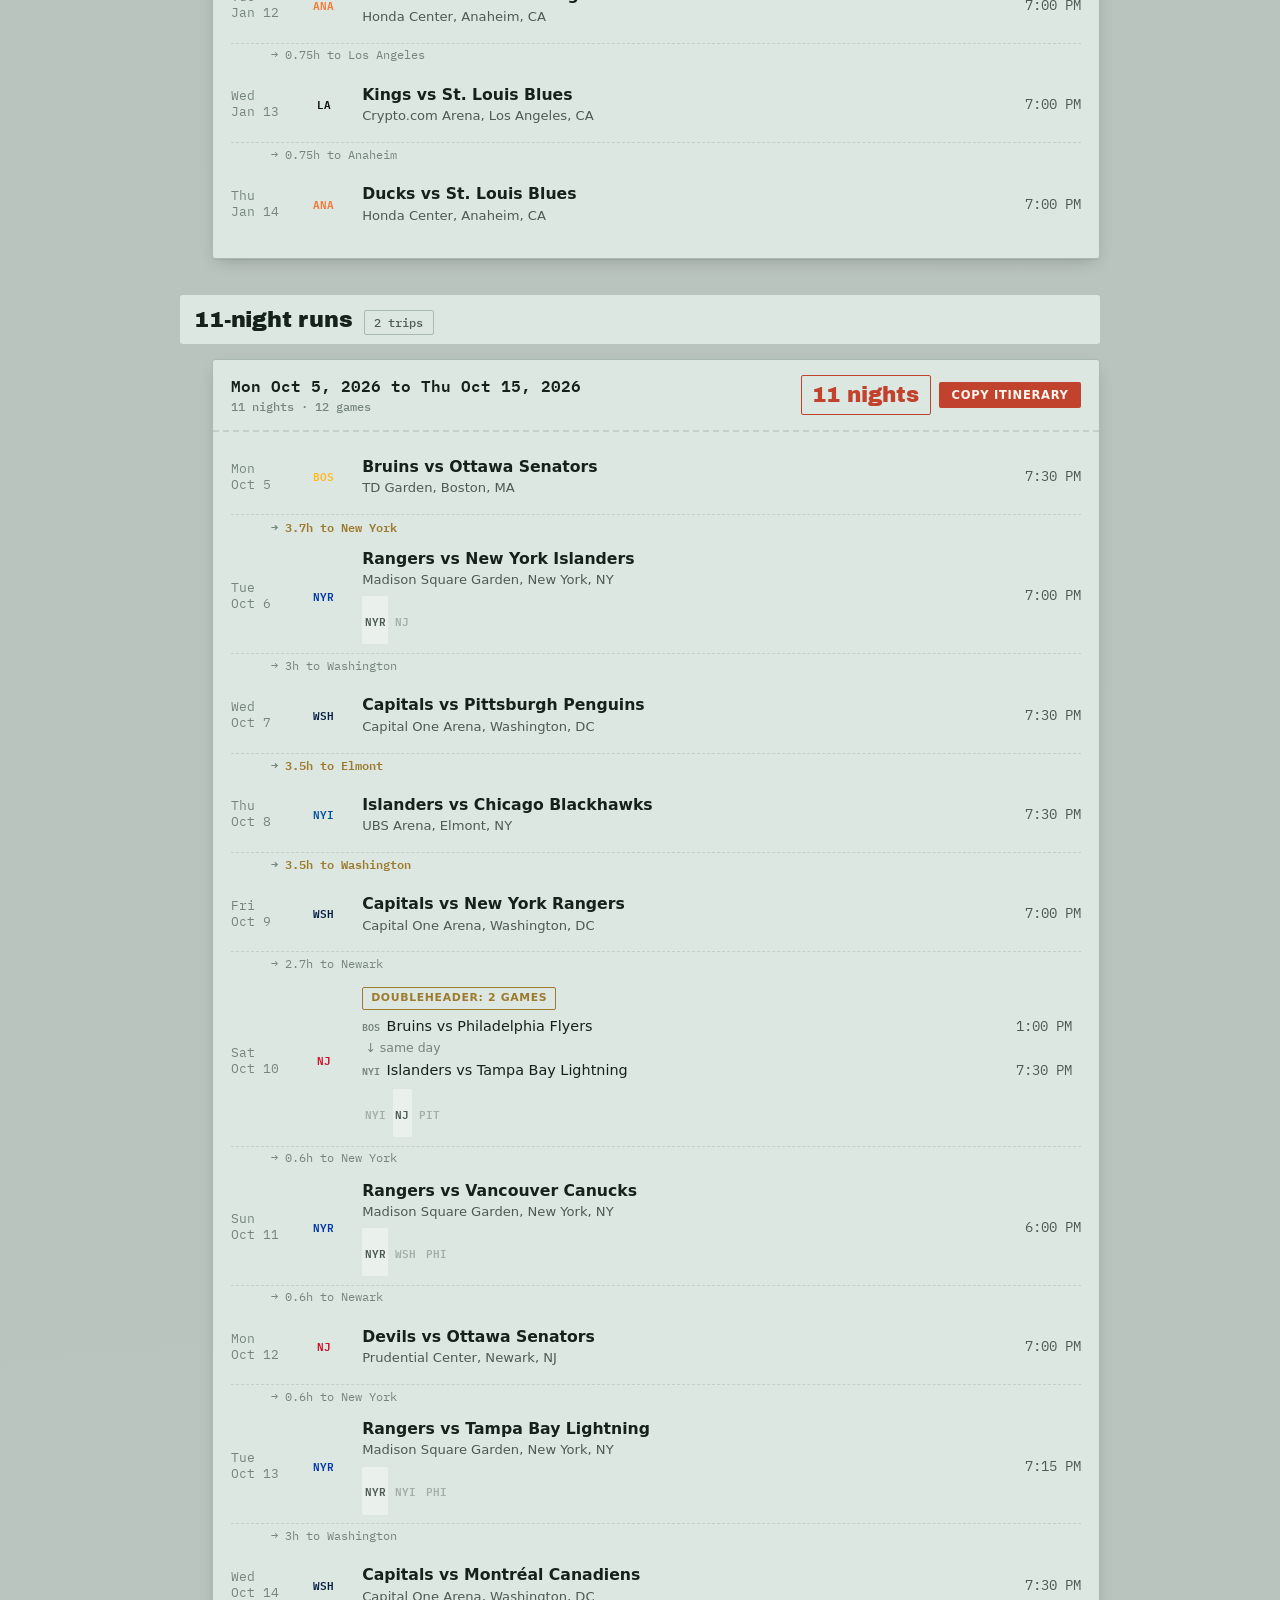
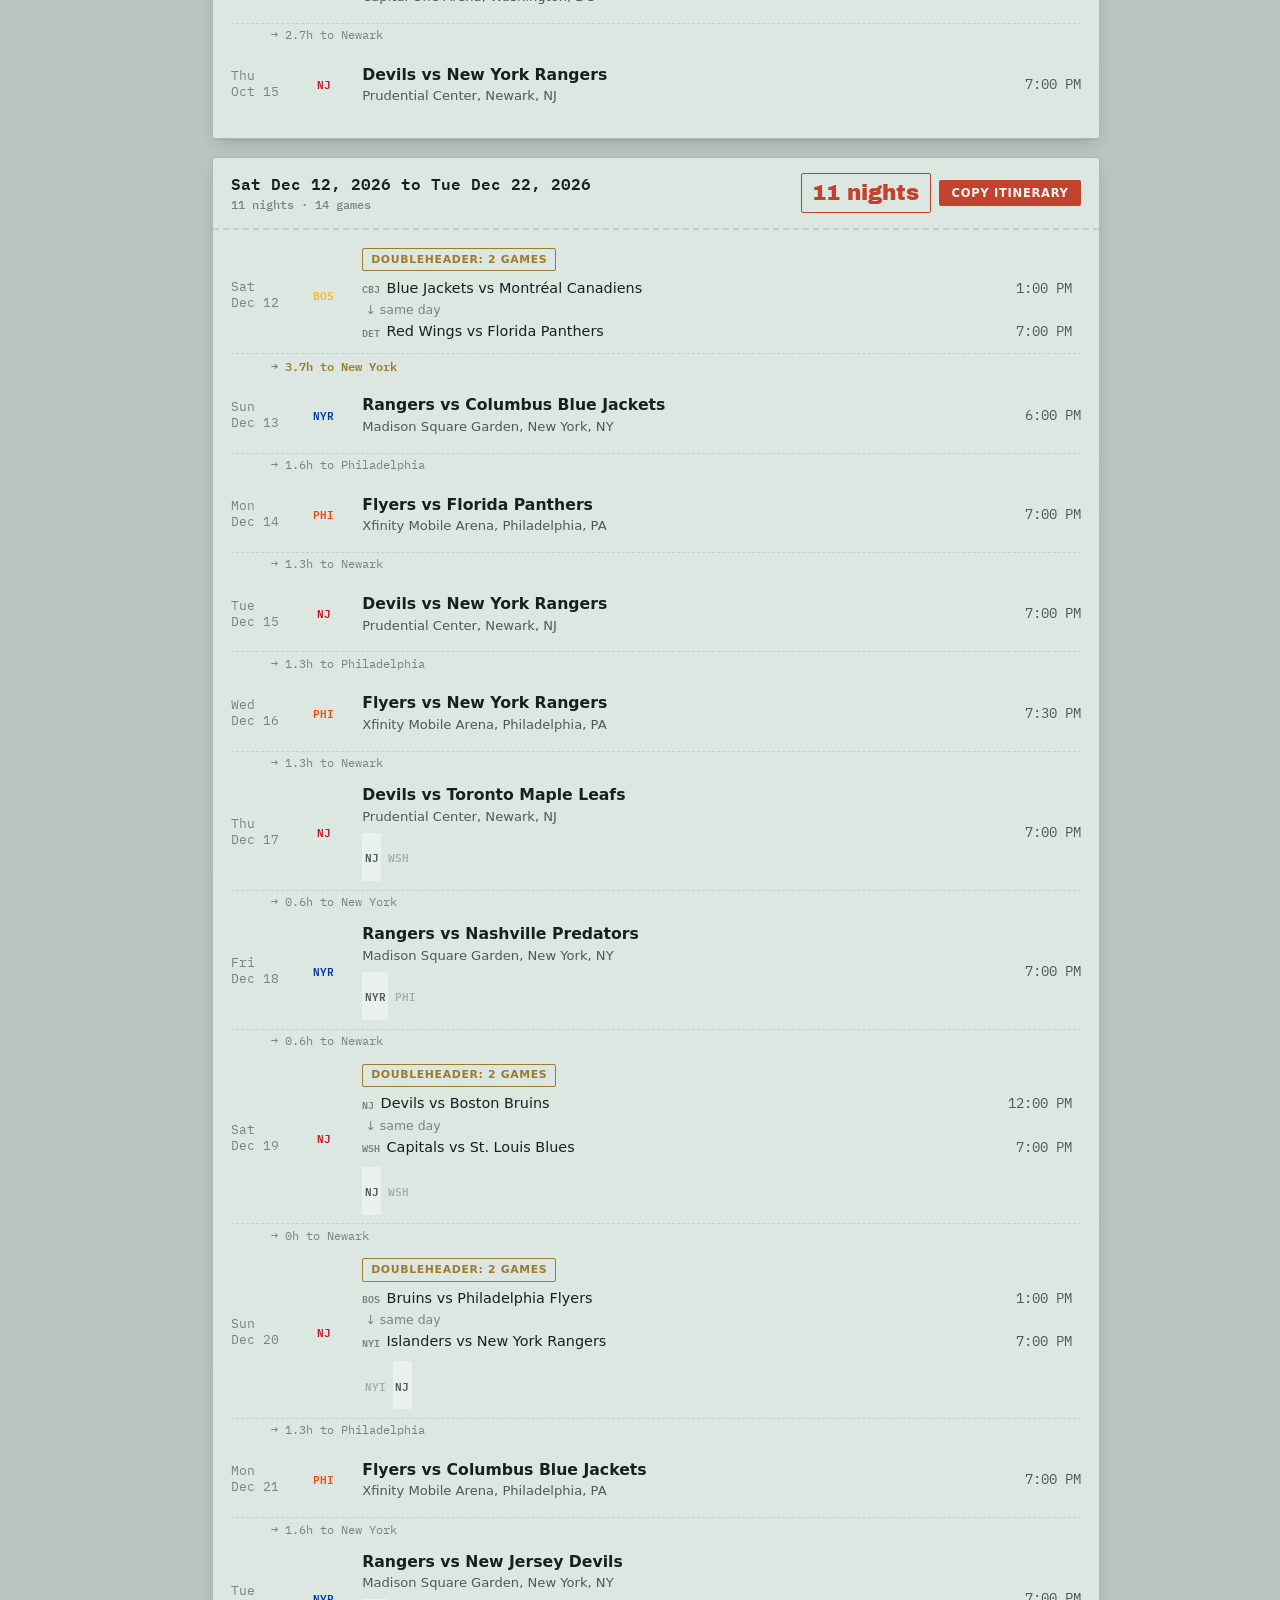
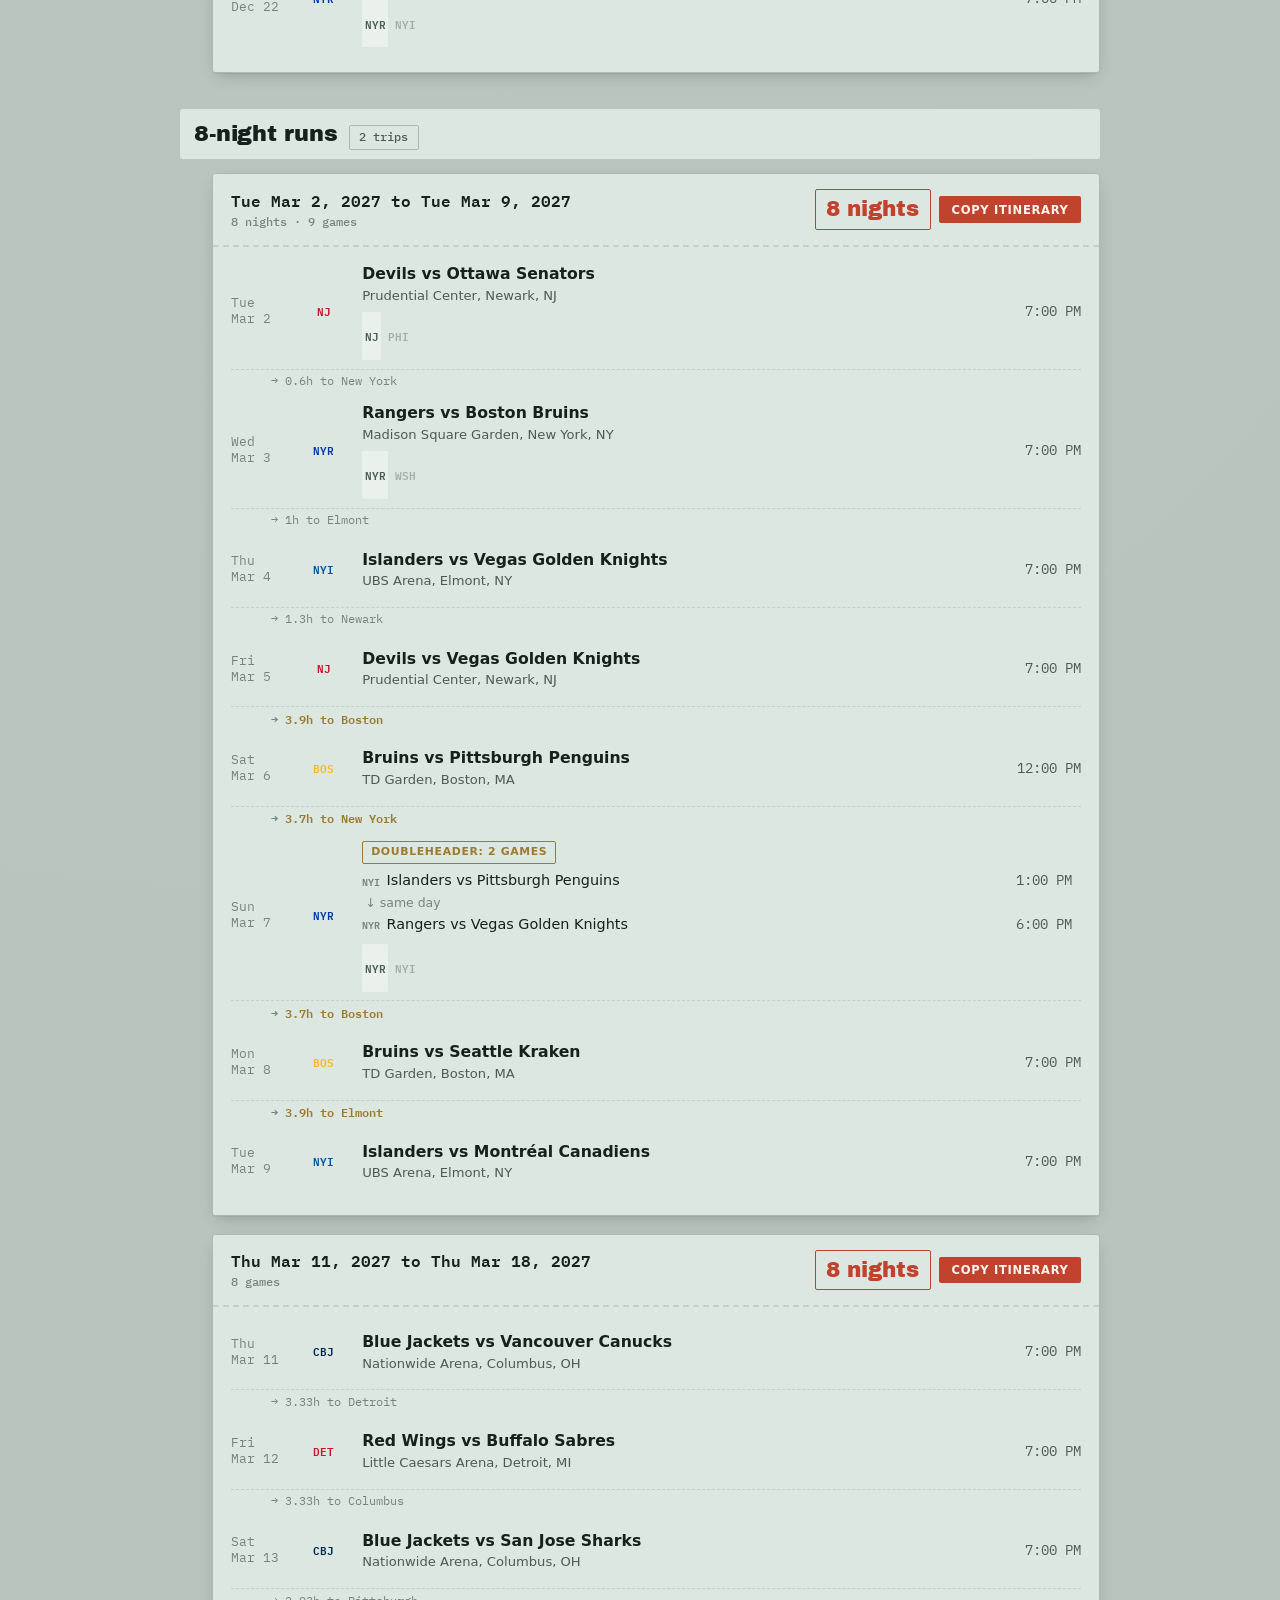
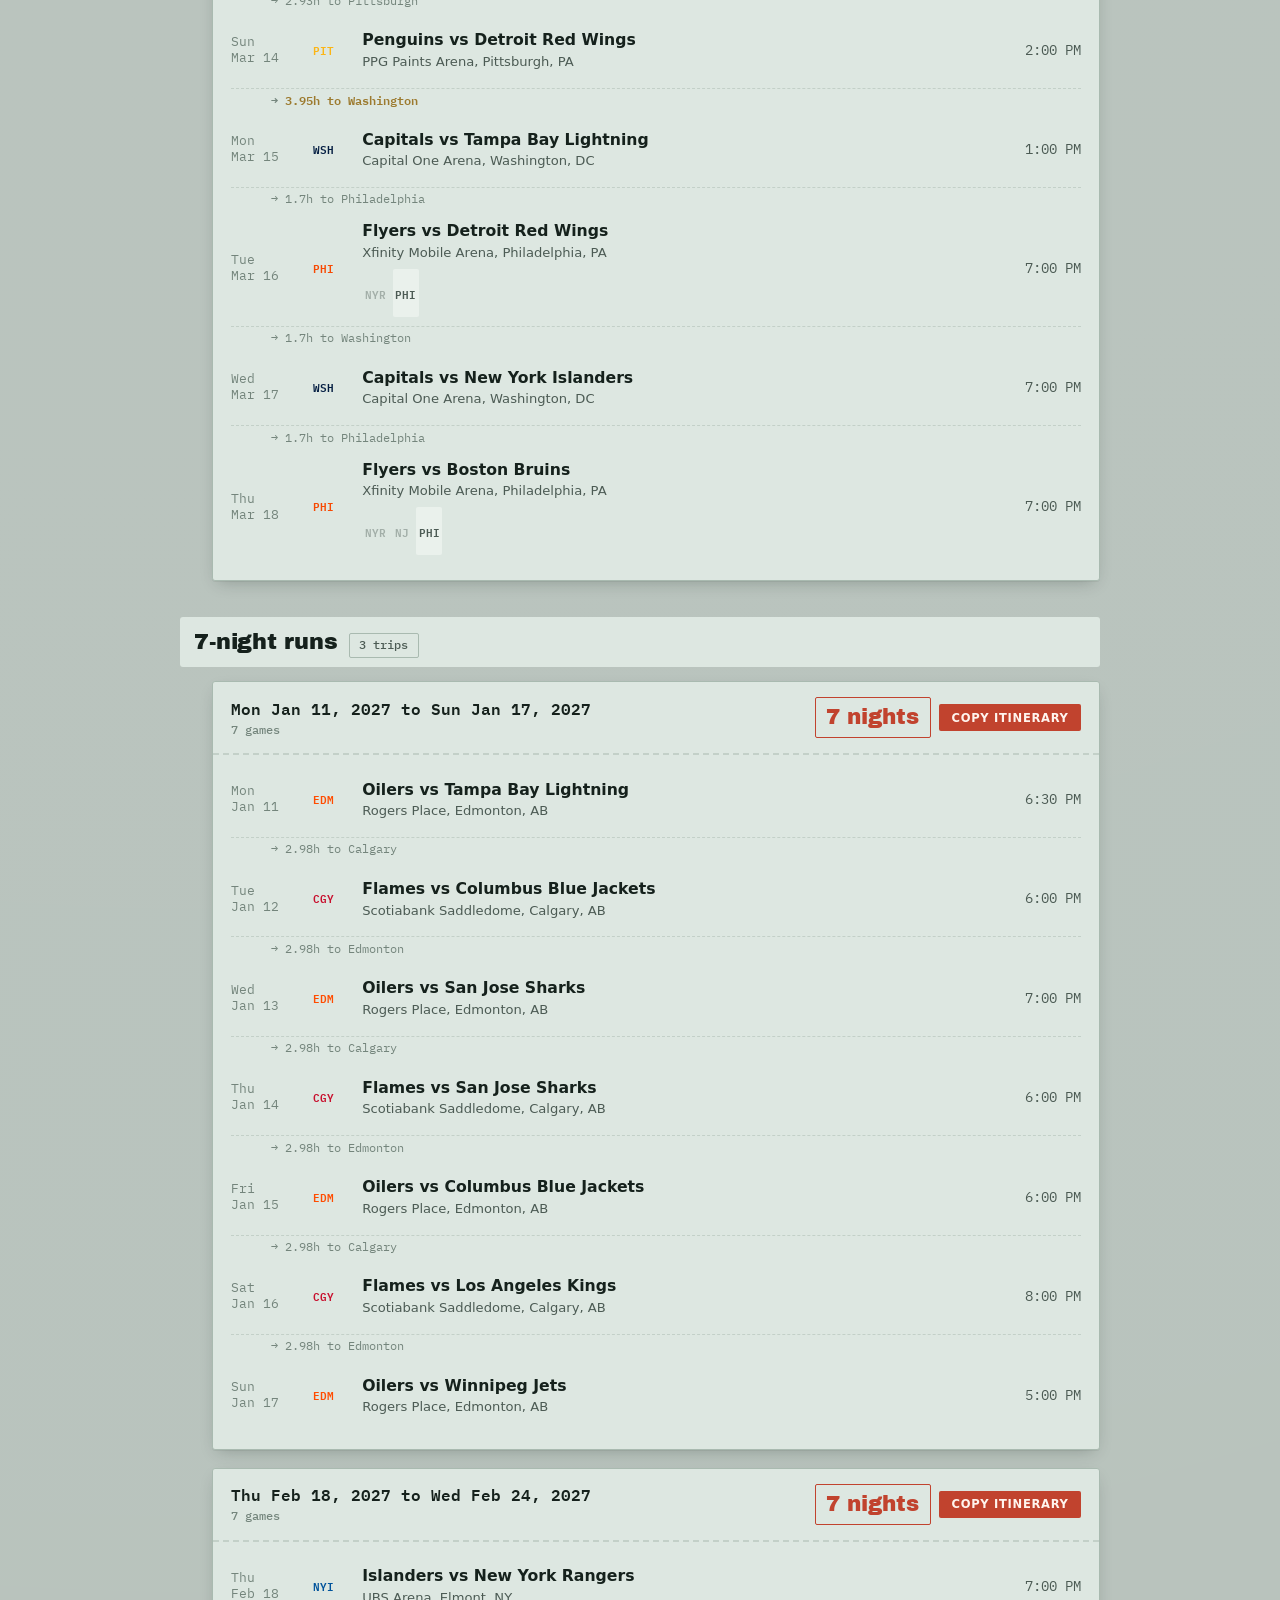
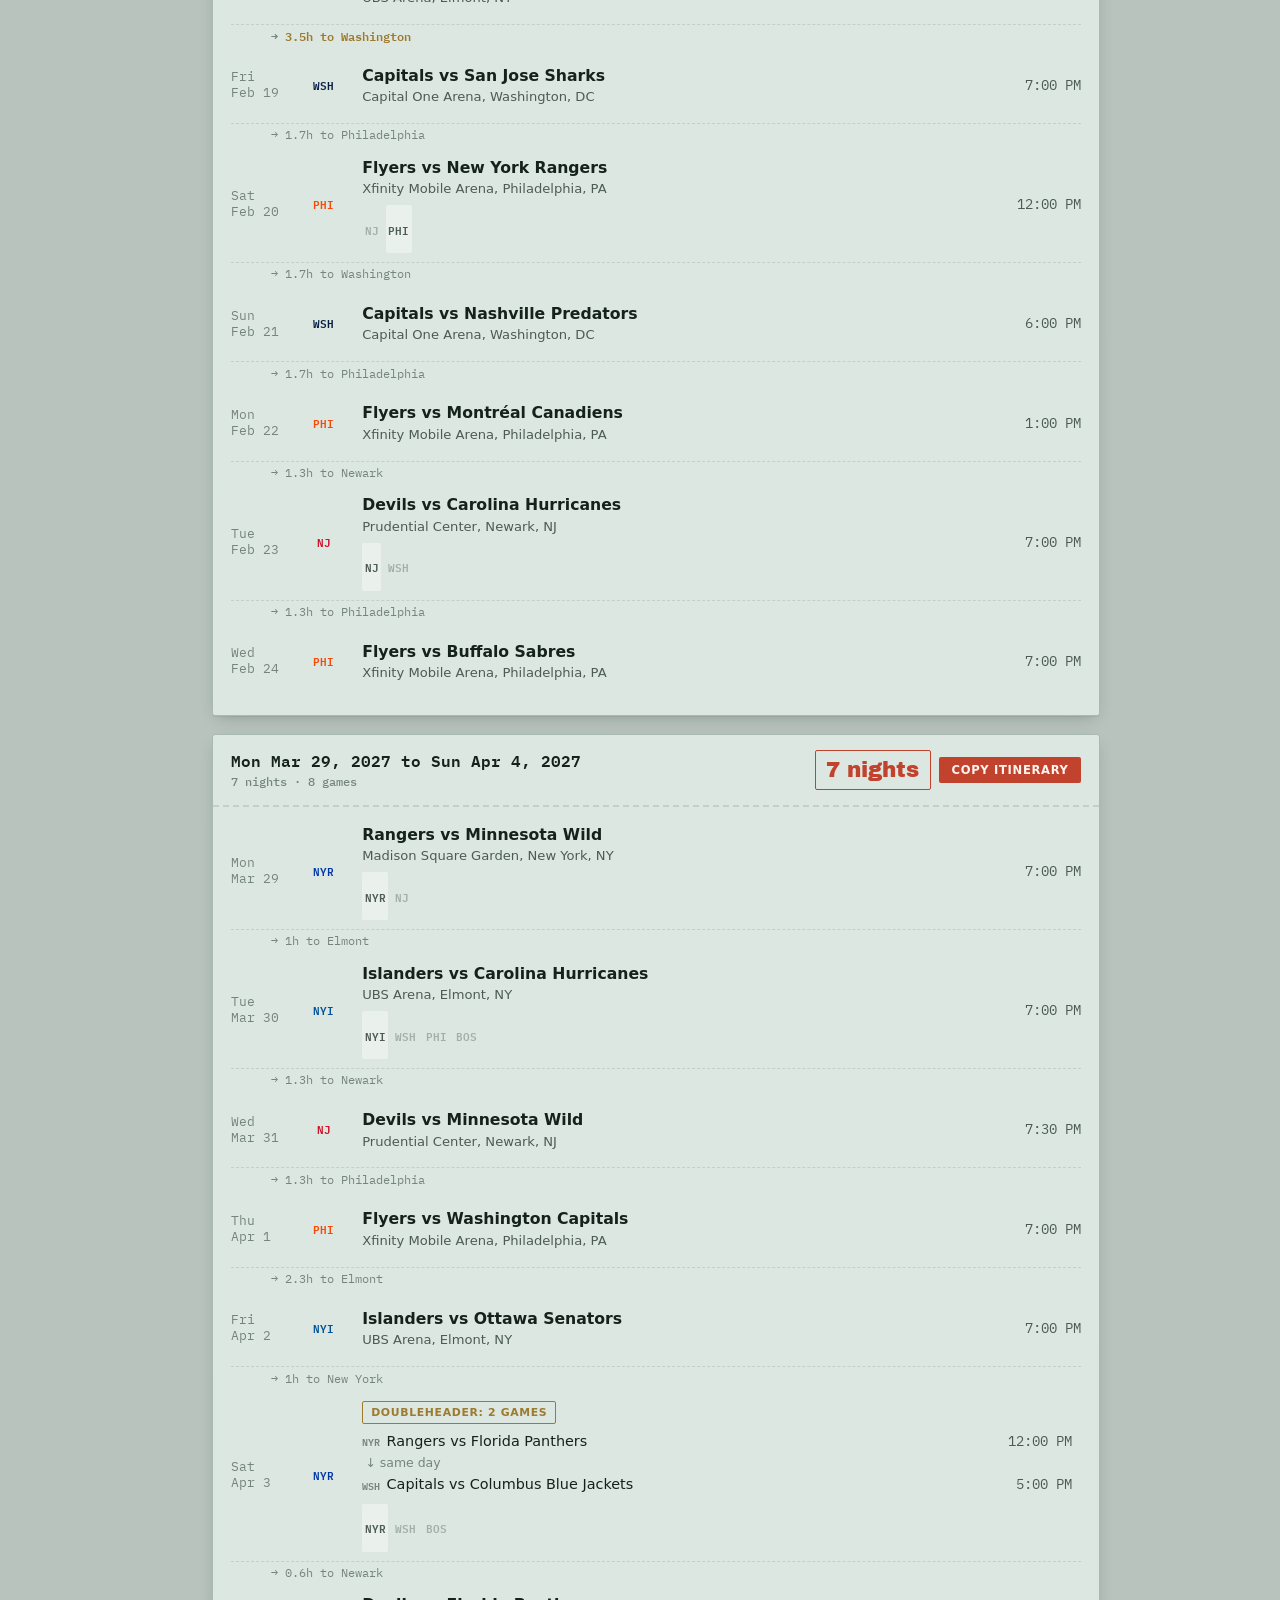
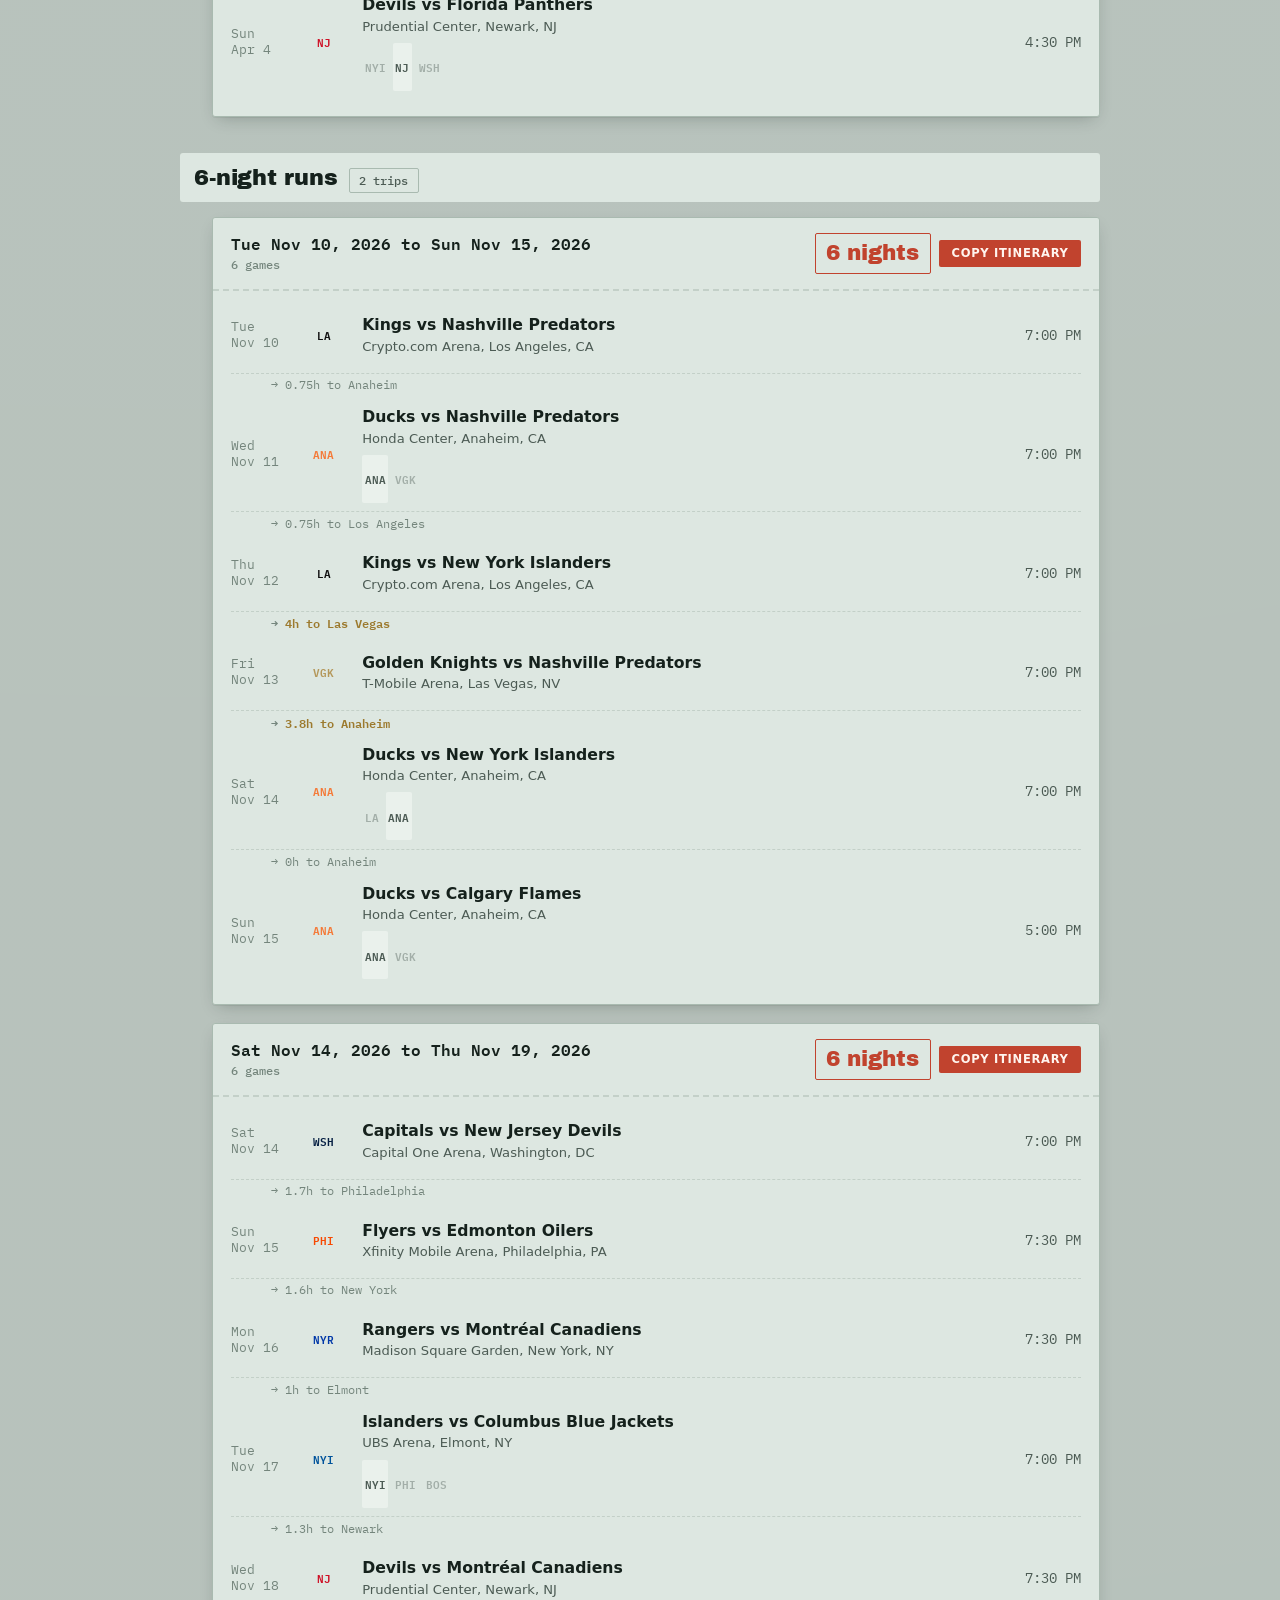
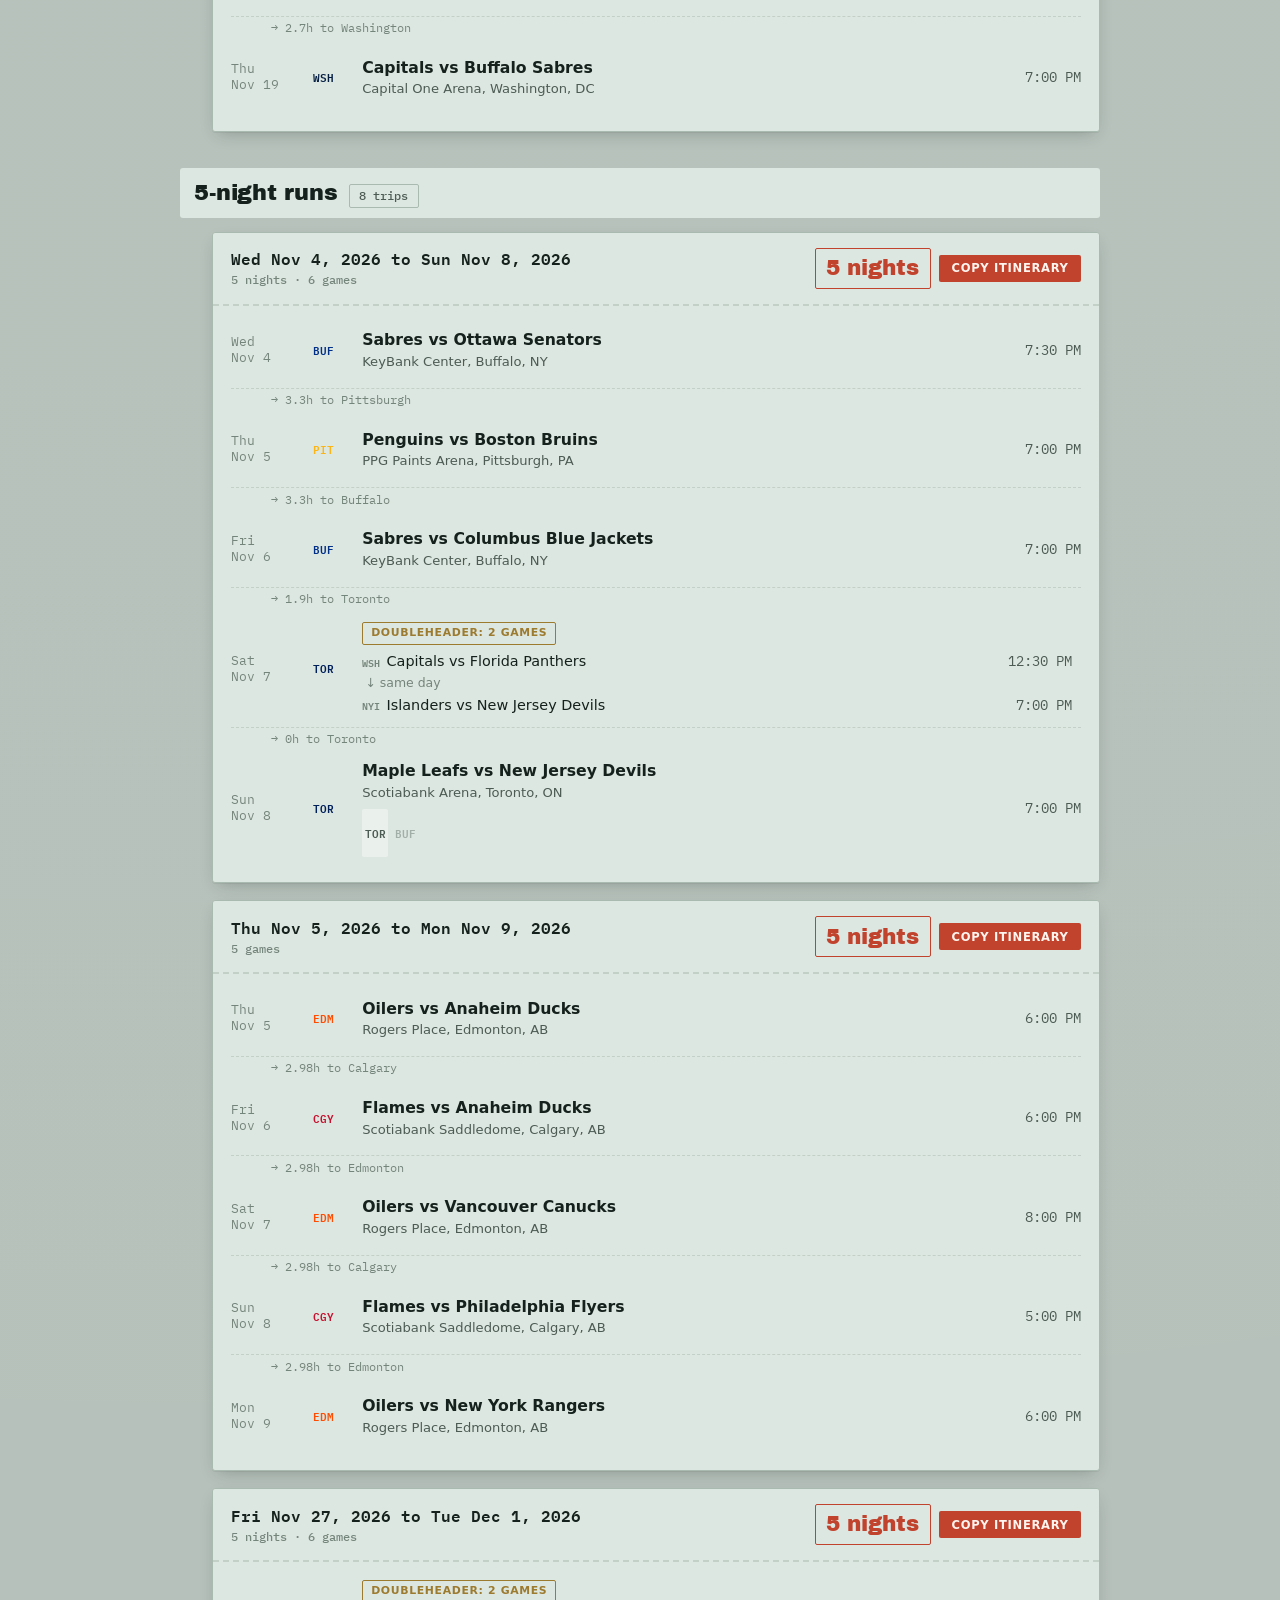
==== commit f5d370d4: "Add Pittsburgh, Columbus, Carolina, Nashville, Calgary, Edmonton Pittsburgh bridges the Northeast an" ====
--- a/index.html
+++ b/index.html
@@ -4,6 +4,7 @@
 <meta charset="utf-8">
 <script src="theme.js"></script>
 <meta name="viewport" content="width=device-width, initial-scale=1">
+<link rel="icon" href="https://assets.nhle.com/logos/nhl/svg/NHL_light.svg" type="image/svg+xml">
 <title>Back-to-Back: 2026-27 NHL Trip Planner</title>
 <meta name="description" content="Find runs of consecutive nights of NHL hockey you can actually travel between.">
 <link rel="preconnect" href="https://fonts.googleapis.com">
@@ -35,14 +36,14 @@
     <section class="slider-section" aria-labelledby="slider-title">
       <h2 id="slider-title" class="control-label">Travel tolerance</h2>
       <div class="slider-readout">
-        <span class="slider-value-label" id="slider-value-label">Add Boston</span>
+        <span class="slider-value-label" id="slider-value-label">Add Pittsburgh</span>
         <span class="slider-value-hours" id="slider-value-hours">4.0h</span>
       </div>
       <input type="range" id="tolerance-slider" class="tolerance-slider"
              min="0" max="6" step="1" value="4"
-             aria-describedby="slider-helper" aria-valuetext="Add Boston, 4.0 hours">
+             aria-describedby="slider-helper" aria-valuetext="Add Pittsburgh, 4.0 hours">
       <div class="stop-ticks" id="stop-ticks" aria-hidden="true"></div>
-      <p class="slider-helper" id="slider-helper">Extends the Northeast corridor to Boston (BOS↔NY ≈ 3.7h). Also links Florida to Tampa Bay (~3.9h)</p>
+      <p class="slider-helper" id="slider-helper">Pittsburgh bridges into both the Northeast (~4h to DC) and Great Lakes (~3.3h to Buffalo) corridors, merging them into one. Also extends Northeast to Boston (BOS↔NY ≈ 3.7h) and links Florida to Tampa Bay (~3.9h)</p>
     </section>
 
     <section class="team-filter" aria-labelledby="team-filter-title">
